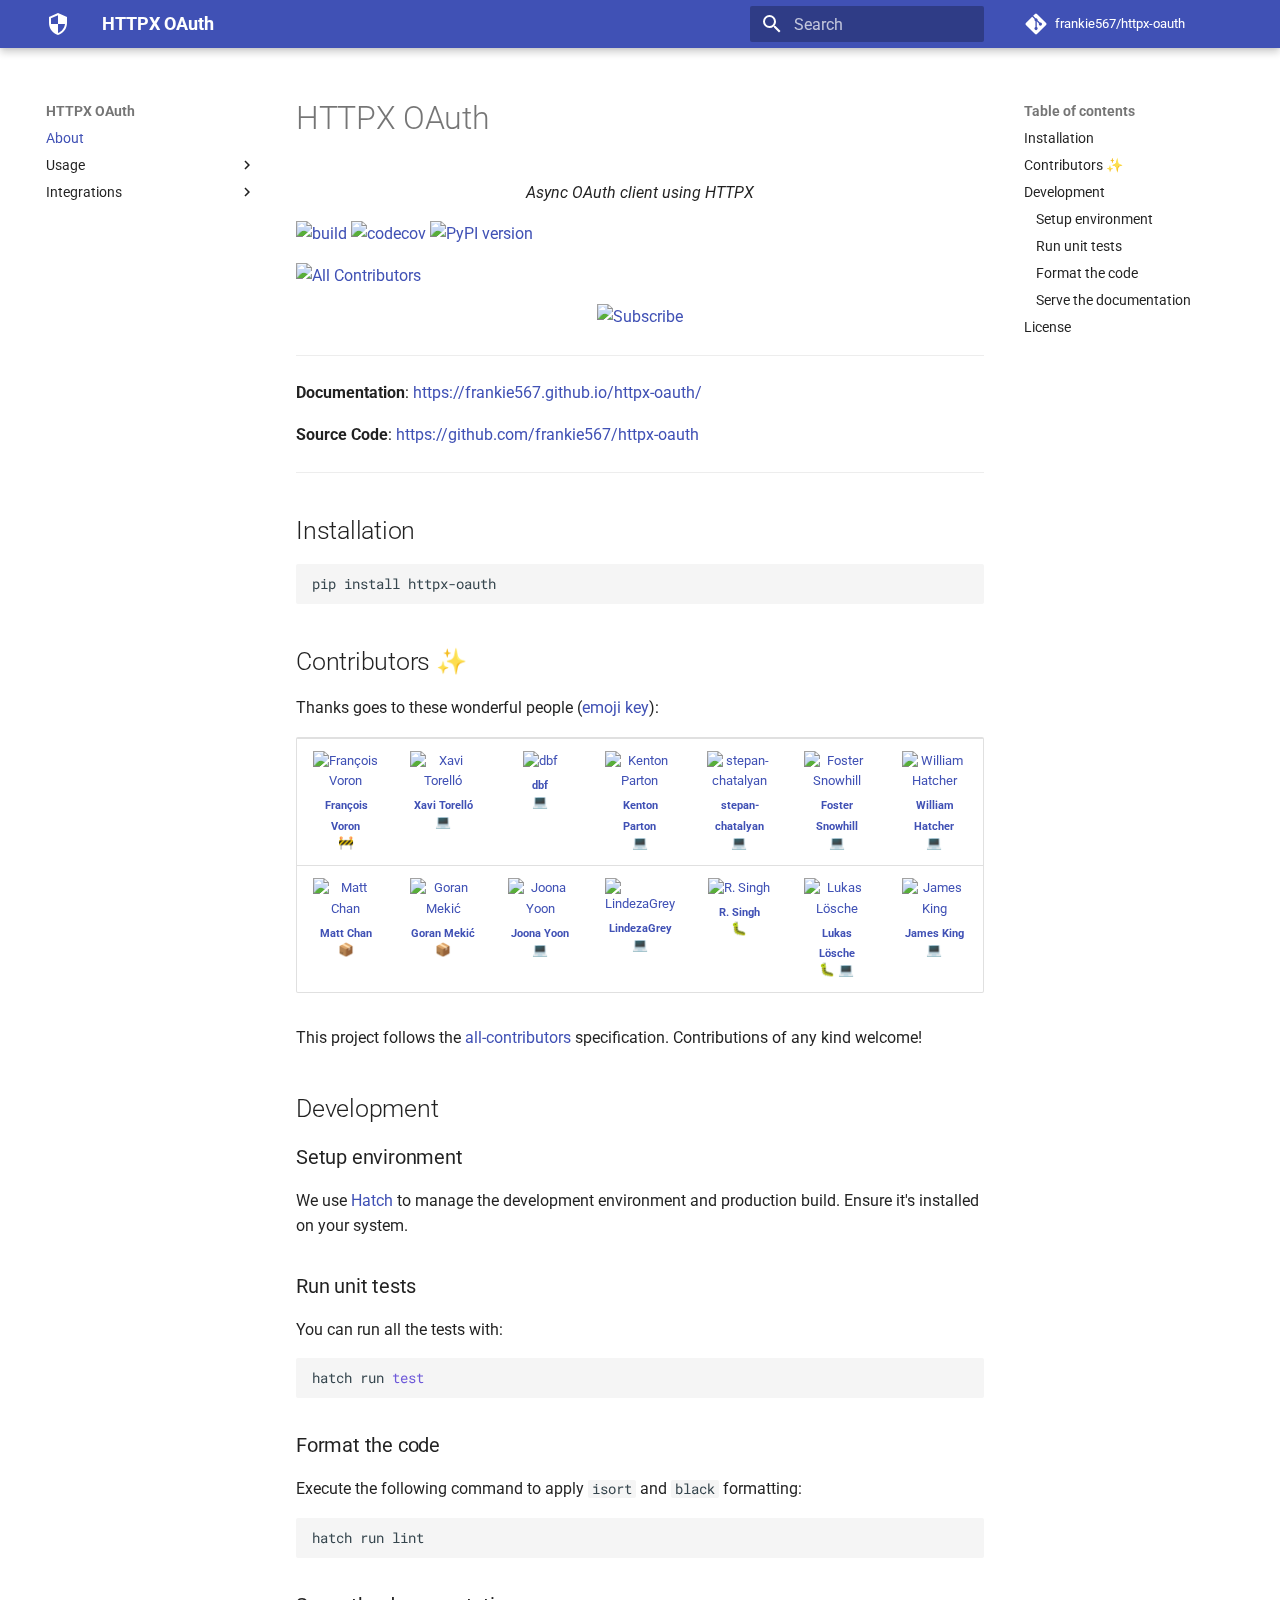
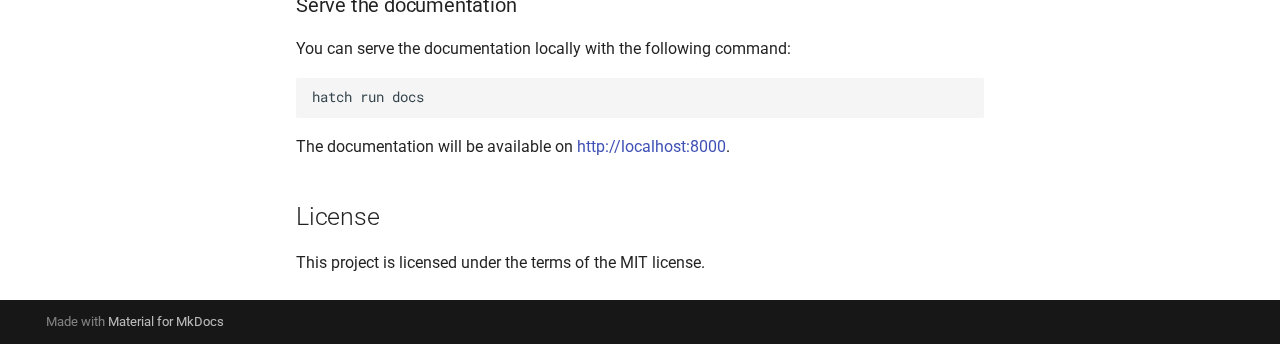
==== index.html @ 8f6f92cb "Automated deployment: Fri Jul 12 08:25:47 UTC 2024 4dcc42d694b7bd8c0f640ae509bba51490f7d670" ====
<!doctype html>
<html lang="en" class="no-js">
  <head>
    
      <meta charset="utf-8">
      <meta name="viewport" content="width=device-width,initial-scale=1">
      
        <meta name="description" content="Async OAuth client using HTTPX">
      
      
      
      
      
        <link rel="next" href="oauth2/">
      
      
      <link rel="icon" href="assets/images/favicon.png">
      <meta name="generator" content="mkdocs-1.6.0, mkdocs-material-9.5.28">
    
    
      
        <title>HTTPX OAuth</title>
      
    
    
      <link rel="stylesheet" href="assets/stylesheets/main.6543a935.min.css">
      
        
        <link rel="stylesheet" href="assets/stylesheets/palette.06af60db.min.css">
      
      


    
    
      
    
    
      
        
        
        <link rel="preconnect" href="https://fonts.gstatic.com" crossorigin>
        <link rel="stylesheet" href="https://fonts.googleapis.com/css?family=Roboto:300,300i,400,400i,700,700i%7CRoboto+Mono:400,400i,700,700i&display=fallback">
        <style>:root{--md-text-font:"Roboto";--md-code-font:"Roboto Mono"}</style>
      
    
    
    <script>__md_scope=new URL(".",location),__md_hash=e=>[...e].reduce((e,_)=>(e<<5)-e+_.charCodeAt(0),0),__md_get=(e,_=localStorage,t=__md_scope)=>JSON.parse(_.getItem(t.pathname+"."+e)),__md_set=(e,_,t=localStorage,a=__md_scope)=>{try{t.setItem(a.pathname+"."+e,JSON.stringify(_))}catch(e){}}</script>
    
      

    
    
    
  </head>
  
  
    
    
    
    
    
    <body dir="ltr" data-md-color-scheme="default" data-md-color-primary="blue-grey" data-md-color-accent="red">
  
    
    <input class="md-toggle" data-md-toggle="drawer" type="checkbox" id="__drawer" autocomplete="off">
    <input class="md-toggle" data-md-toggle="search" type="checkbox" id="__search" autocomplete="off">
    <label class="md-overlay" for="__drawer"></label>
    <div data-md-component="skip">
      
        
        <a href="#httpx-oauth" class="md-skip">
          Skip to content
        </a>
      
    </div>
    <div data-md-component="announce">
      
    </div>
    
    
      

  

<header class="md-header md-header--shadow" data-md-component="header">
  <nav class="md-header__inner md-grid" aria-label="Header">
    <a href="." title="HTTPX OAuth" class="md-header__button md-logo" aria-label="HTTPX OAuth" data-md-component="logo">
      
  
  <svg xmlns="http://www.w3.org/2000/svg" viewBox="0 0 24 24"><path d="M12 12h7c-.53 4.11-3.28 7.78-7 8.92V12H5V6.3l7-3.11M12 1 3 5v6c0 5.55 3.84 10.73 9 12 5.16-1.27 9-6.45 9-12V5l-9-4Z"/></svg>

    </a>
    <label class="md-header__button md-icon" for="__drawer">
      
      <svg xmlns="http://www.w3.org/2000/svg" viewBox="0 0 24 24"><path d="M3 6h18v2H3V6m0 5h18v2H3v-2m0 5h18v2H3v-2Z"/></svg>
    </label>
    <div class="md-header__title" data-md-component="header-title">
      <div class="md-header__ellipsis">
        <div class="md-header__topic">
          <span class="md-ellipsis">
            HTTPX OAuth
          </span>
        </div>
        <div class="md-header__topic" data-md-component="header-topic">
          <span class="md-ellipsis">
            
              About
            
          </span>
        </div>
      </div>
    </div>
    
      
    
    
    
    
      <label class="md-header__button md-icon" for="__search">
        
        <svg xmlns="http://www.w3.org/2000/svg" viewBox="0 0 24 24"><path d="M9.5 3A6.5 6.5 0 0 1 16 9.5c0 1.61-.59 3.09-1.56 4.23l.27.27h.79l5 5-1.5 1.5-5-5v-.79l-.27-.27A6.516 6.516 0 0 1 9.5 16 6.5 6.5 0 0 1 3 9.5 6.5 6.5 0 0 1 9.5 3m0 2C7 5 5 7 5 9.5S7 14 9.5 14 14 12 14 9.5 12 5 9.5 5Z"/></svg>
      </label>
      <div class="md-search" data-md-component="search" role="dialog">
  <label class="md-search__overlay" for="__search"></label>
  <div class="md-search__inner" role="search">
    <form class="md-search__form" name="search">
      <input type="text" class="md-search__input" name="query" aria-label="Search" placeholder="Search" autocapitalize="off" autocorrect="off" autocomplete="off" spellcheck="false" data-md-component="search-query" required>
      <label class="md-search__icon md-icon" for="__search">
        
        <svg xmlns="http://www.w3.org/2000/svg" viewBox="0 0 24 24"><path d="M9.5 3A6.5 6.5 0 0 1 16 9.5c0 1.61-.59 3.09-1.56 4.23l.27.27h.79l5 5-1.5 1.5-5-5v-.79l-.27-.27A6.516 6.516 0 0 1 9.5 16 6.5 6.5 0 0 1 3 9.5 6.5 6.5 0 0 1 9.5 3m0 2C7 5 5 7 5 9.5S7 14 9.5 14 14 12 14 9.5 12 5 9.5 5Z"/></svg>
        
        <svg xmlns="http://www.w3.org/2000/svg" viewBox="0 0 24 24"><path d="M20 11v2H8l5.5 5.5-1.42 1.42L4.16 12l7.92-7.92L13.5 5.5 8 11h12Z"/></svg>
      </label>
      <nav class="md-search__options" aria-label="Search">
        
        <button type="reset" class="md-search__icon md-icon" title="Clear" aria-label="Clear" tabindex="-1">
          
          <svg xmlns="http://www.w3.org/2000/svg" viewBox="0 0 24 24"><path d="M19 6.41 17.59 5 12 10.59 6.41 5 5 6.41 10.59 12 5 17.59 6.41 19 12 13.41 17.59 19 19 17.59 13.41 12 19 6.41Z"/></svg>
        </button>
      </nav>
      
    </form>
    <div class="md-search__output">
      <div class="md-search__scrollwrap" tabindex="0" data-md-scrollfix>
        <div class="md-search-result" data-md-component="search-result">
          <div class="md-search-result__meta">
            Initializing search
          </div>
          <ol class="md-search-result__list" role="presentation"></ol>
        </div>
      </div>
    </div>
  </div>
</div>
    
    
      <div class="md-header__source">
        <a href="https://github.com/frankie567/httpx-oauth" title="Go to repository" class="md-source" data-md-component="source">
  <div class="md-source__icon md-icon">
    
    <svg xmlns="http://www.w3.org/2000/svg" viewBox="0 0 448 512"><!--! Font Awesome Free 6.5.2 by @fontawesome - https://fontawesome.com License - https://fontawesome.com/license/free (Icons: CC BY 4.0, Fonts: SIL OFL 1.1, Code: MIT License) Copyright 2024 Fonticons, Inc.--><path d="M439.55 236.05 244 40.45a28.87 28.87 0 0 0-40.81 0l-40.66 40.63 51.52 51.52c27.06-9.14 52.68 16.77 43.39 43.68l49.66 49.66c34.23-11.8 61.18 31 35.47 56.69-26.49 26.49-70.21-2.87-56-37.34L240.22 199v121.85c25.3 12.54 22.26 41.85 9.08 55a34.34 34.34 0 0 1-48.55 0c-17.57-17.6-11.07-46.91 11.25-56v-123c-20.8-8.51-24.6-30.74-18.64-45L142.57 101 8.45 235.14a28.86 28.86 0 0 0 0 40.81l195.61 195.6a28.86 28.86 0 0 0 40.8 0l194.69-194.69a28.86 28.86 0 0 0 0-40.81z"/></svg>
  </div>
  <div class="md-source__repository">
    frankie567/httpx-oauth
  </div>
</a>
      </div>
    
  </nav>
  
</header>
    
    <div class="md-container" data-md-component="container">
      
      
        
          
        
      
      <main class="md-main" data-md-component="main">
        <div class="md-main__inner md-grid">
          
            
              
              <div class="md-sidebar md-sidebar--primary" data-md-component="sidebar" data-md-type="navigation" >
                <div class="md-sidebar__scrollwrap">
                  <div class="md-sidebar__inner">
                    



<nav class="md-nav md-nav--primary" aria-label="Navigation" data-md-level="0">
  <label class="md-nav__title" for="__drawer">
    <a href="." title="HTTPX OAuth" class="md-nav__button md-logo" aria-label="HTTPX OAuth" data-md-component="logo">
      
  
  <svg xmlns="http://www.w3.org/2000/svg" viewBox="0 0 24 24"><path d="M12 12h7c-.53 4.11-3.28 7.78-7 8.92V12H5V6.3l7-3.11M12 1 3 5v6c0 5.55 3.84 10.73 9 12 5.16-1.27 9-6.45 9-12V5l-9-4Z"/></svg>

    </a>
    HTTPX OAuth
  </label>
  
    <div class="md-nav__source">
      <a href="https://github.com/frankie567/httpx-oauth" title="Go to repository" class="md-source" data-md-component="source">
  <div class="md-source__icon md-icon">
    
    <svg xmlns="http://www.w3.org/2000/svg" viewBox="0 0 448 512"><!--! Font Awesome Free 6.5.2 by @fontawesome - https://fontawesome.com License - https://fontawesome.com/license/free (Icons: CC BY 4.0, Fonts: SIL OFL 1.1, Code: MIT License) Copyright 2024 Fonticons, Inc.--><path d="M439.55 236.05 244 40.45a28.87 28.87 0 0 0-40.81 0l-40.66 40.63 51.52 51.52c27.06-9.14 52.68 16.77 43.39 43.68l49.66 49.66c34.23-11.8 61.18 31 35.47 56.69-26.49 26.49-70.21-2.87-56-37.34L240.22 199v121.85c25.3 12.54 22.26 41.85 9.08 55a34.34 34.34 0 0 1-48.55 0c-17.57-17.6-11.07-46.91 11.25-56v-123c-20.8-8.51-24.6-30.74-18.64-45L142.57 101 8.45 235.14a28.86 28.86 0 0 0 0 40.81l195.61 195.6a28.86 28.86 0 0 0 40.8 0l194.69-194.69a28.86 28.86 0 0 0 0-40.81z"/></svg>
  </div>
  <div class="md-source__repository">
    frankie567/httpx-oauth
  </div>
</a>
    </div>
  
  <ul class="md-nav__list" data-md-scrollfix>
    
      
      
  
  
    
  
  
  
    <li class="md-nav__item md-nav__item--active">
      
      <input class="md-nav__toggle md-toggle" type="checkbox" id="__toc">
      
      
        
      
      
        <label class="md-nav__link md-nav__link--active" for="__toc">
          
  
  <span class="md-ellipsis">
    About
  </span>
  

          <span class="md-nav__icon md-icon"></span>
        </label>
      
      <a href="." class="md-nav__link md-nav__link--active">
        
  
  <span class="md-ellipsis">
    About
  </span>
  

      </a>
      
        

<nav class="md-nav md-nav--secondary" aria-label="Table of contents">
  
  
  
    
  
  
    <label class="md-nav__title" for="__toc">
      <span class="md-nav__icon md-icon"></span>
      Table of contents
    </label>
    <ul class="md-nav__list" data-md-component="toc" data-md-scrollfix>
      
        <li class="md-nav__item">
  <a href="#installation" class="md-nav__link">
    <span class="md-ellipsis">
      Installation
    </span>
  </a>
  
</li>
      
        <li class="md-nav__item">
  <a href="#contributors" class="md-nav__link">
    <span class="md-ellipsis">
      Contributors ✨
    </span>
  </a>
  
</li>
      
        <li class="md-nav__item">
  <a href="#development" class="md-nav__link">
    <span class="md-ellipsis">
      Development
    </span>
  </a>
  
    <nav class="md-nav" aria-label="Development">
      <ul class="md-nav__list">
        
          <li class="md-nav__item">
  <a href="#setup-environment" class="md-nav__link">
    <span class="md-ellipsis">
      Setup environment
    </span>
  </a>
  
</li>
        
          <li class="md-nav__item">
  <a href="#run-unit-tests" class="md-nav__link">
    <span class="md-ellipsis">
      Run unit tests
    </span>
  </a>
  
</li>
        
          <li class="md-nav__item">
  <a href="#format-the-code" class="md-nav__link">
    <span class="md-ellipsis">
      Format the code
    </span>
  </a>
  
</li>
        
          <li class="md-nav__item">
  <a href="#serve-the-documentation" class="md-nav__link">
    <span class="md-ellipsis">
      Serve the documentation
    </span>
  </a>
  
</li>
        
      </ul>
    </nav>
  
</li>
      
        <li class="md-nav__item">
  <a href="#license" class="md-nav__link">
    <span class="md-ellipsis">
      License
    </span>
  </a>
  
</li>
      
    </ul>
  
</nav>
      
    </li>
  

    
      
      
  
  
  
  
    
    
    
    
    <li class="md-nav__item md-nav__item--nested">
      
        
        
        <input class="md-nav__toggle md-toggle " type="checkbox" id="__nav_2" >
        
          
          <label class="md-nav__link" for="__nav_2" id="__nav_2_label" tabindex="0">
            
  
  <span class="md-ellipsis">
    Usage
  </span>
  

            <span class="md-nav__icon md-icon"></span>
          </label>
        
        <nav class="md-nav" data-md-level="1" aria-labelledby="__nav_2_label" aria-expanded="false">
          <label class="md-nav__title" for="__nav_2">
            <span class="md-nav__icon md-icon"></span>
            Usage
          </label>
          <ul class="md-nav__list" data-md-scrollfix>
            
              
                
  
  
  
  
    <li class="md-nav__item">
      <a href="oauth2/" class="md-nav__link">
        
  
  <span class="md-ellipsis">
    OAuth2
  </span>
  

      </a>
    </li>
  

              
            
          </ul>
        </nav>
      
    </li>
  

    
      
      
  
  
  
  
    
    
    
    
    <li class="md-nav__item md-nav__item--nested">
      
        
        
        <input class="md-nav__toggle md-toggle " type="checkbox" id="__nav_3" >
        
          
          <label class="md-nav__link" for="__nav_3" id="__nav_3_label" tabindex="0">
            
  
  <span class="md-ellipsis">
    Integrations
  </span>
  

            <span class="md-nav__icon md-icon"></span>
          </label>
        
        <nav class="md-nav" data-md-level="1" aria-labelledby="__nav_3_label" aria-expanded="false">
          <label class="md-nav__title" for="__nav_3">
            <span class="md-nav__icon md-icon"></span>
            Integrations
          </label>
          <ul class="md-nav__list" data-md-scrollfix>
            
              
                
  
  
  
  
    <li class="md-nav__item">
      <a href="fastapi/" class="md-nav__link">
        
  
  <span class="md-ellipsis">
    FastAPI
  </span>
  

      </a>
    </li>
  

              
            
          </ul>
        </nav>
      
    </li>
  

    
  </ul>
</nav>
                  </div>
                </div>
              </div>
            
            
              
              <div class="md-sidebar md-sidebar--secondary" data-md-component="sidebar" data-md-type="toc" >
                <div class="md-sidebar__scrollwrap">
                  <div class="md-sidebar__inner">
                    

<nav class="md-nav md-nav--secondary" aria-label="Table of contents">
  
  
  
    
  
  
    <label class="md-nav__title" for="__toc">
      <span class="md-nav__icon md-icon"></span>
      Table of contents
    </label>
    <ul class="md-nav__list" data-md-component="toc" data-md-scrollfix>
      
        <li class="md-nav__item">
  <a href="#installation" class="md-nav__link">
    <span class="md-ellipsis">
      Installation
    </span>
  </a>
  
</li>
      
        <li class="md-nav__item">
  <a href="#contributors" class="md-nav__link">
    <span class="md-ellipsis">
      Contributors ✨
    </span>
  </a>
  
</li>
      
        <li class="md-nav__item">
  <a href="#development" class="md-nav__link">
    <span class="md-ellipsis">
      Development
    </span>
  </a>
  
    <nav class="md-nav" aria-label="Development">
      <ul class="md-nav__list">
        
          <li class="md-nav__item">
  <a href="#setup-environment" class="md-nav__link">
    <span class="md-ellipsis">
      Setup environment
    </span>
  </a>
  
</li>
        
          <li class="md-nav__item">
  <a href="#run-unit-tests" class="md-nav__link">
    <span class="md-ellipsis">
      Run unit tests
    </span>
  </a>
  
</li>
        
          <li class="md-nav__item">
  <a href="#format-the-code" class="md-nav__link">
    <span class="md-ellipsis">
      Format the code
    </span>
  </a>
  
</li>
        
          <li class="md-nav__item">
  <a href="#serve-the-documentation" class="md-nav__link">
    <span class="md-ellipsis">
      Serve the documentation
    </span>
  </a>
  
</li>
        
      </ul>
    </nav>
  
</li>
      
        <li class="md-nav__item">
  <a href="#license" class="md-nav__link">
    <span class="md-ellipsis">
      License
    </span>
  </a>
  
</li>
      
    </ul>
  
</nav>
                  </div>
                </div>
              </div>
            
          
          
            <div class="md-content" data-md-component="content">
              <article class="md-content__inner md-typeset">
                
                  


<h1 id="httpx-oauth">HTTPX OAuth<a class="headerlink" href="#httpx-oauth" title="Permanent link">&para;</a></h1>
<p align="center">
    <em>Async OAuth client using HTTPX</em>
</p>

<p><a href="https://github.com/frankie567/httpx-oauth/actions"><img alt="build" src="https://github.com/frankie567/httpx-oauth/workflows/Build/badge.svg" /></a>
<a href="https://codecov.io/gh/frankie567/httpx-oauth"><img alt="codecov" src="https://codecov.io/gh/frankie567/httpx-oauth/branch/master/graph/badge.svg" /></a>
<a href="https://badge.fury.io/py/httpx-oauth"><img alt="PyPI version" src="https://badge.fury.io/py/httpx-oauth.svg" /></a></p>
<!-- ALL-CONTRIBUTORS-BADGE:START - Do not remove or modify this section -->
<p><a href="#contributors-"><img alt="All Contributors" src="https://img.shields.io/badge/all_contributors-14-orange.svg?style=flat-square" /></a></p>
<!-- ALL-CONTRIBUTORS-BADGE:END -->

<p align="center">
<a href="https://polar.sh/frankie567">
<picture>
  <source media="(prefers-color-scheme: dark)" srcset="https://polar.sh/embed/subscribe.svg?org=frankie567&darkmode=1">
  <img alt="Subscribe" src="https://polar.sh/embed/subscribe.svg?org=frankie567">
</picture>
</a>
</p>

<hr />
<p><strong>Documentation</strong>: <a href="https://frankie567.github.io/httpx-oauth/" target="_blank">https://frankie567.github.io/httpx-oauth/</a></p>
<p><strong>Source Code</strong>: <a href="https://github.com/frankie567/httpx-oauth" target="_blank">https://github.com/frankie567/httpx-oauth</a></p>
<hr />
<h2 id="installation">Installation<a class="headerlink" href="#installation" title="Permanent link">&para;</a></h2>
<div class="highlight"><pre><span></span><code>pip<span class="w"> </span>install<span class="w"> </span>httpx-oauth
</code></pre></div>
<h2 id="contributors">Contributors ✨<a class="headerlink" href="#contributors" title="Permanent link">&para;</a></h2>
<p>Thanks goes to these wonderful people (<a href="https://allcontributors.org/docs/en/emoji-key">emoji key</a>):</p>
<!-- ALL-CONTRIBUTORS-LIST:START - Do not remove or modify this section -->
<!-- prettier-ignore-start -->
<!-- markdownlint-disable -->
<table>
  <tbody>
    <tr>
      <td align="center" valign="top" width="14.28%"><a href="http://francoisvoron.com"><img src="https://avatars.githubusercontent.com/u/1144727?v=4?s=100" width="100px;" alt="François Voron"/><br /><sub><b>François Voron</b></sub></a><br /><a href="#maintenance-frankie567" title="Maintenance">🚧</a></td>
      <td align="center" valign="top" width="14.28%"><a href="http://xaviertorello.cat"><img src="https://avatars.githubusercontent.com/u/8709244?v=4?s=100" width="100px;" alt="Xavi Torelló"/><br /><sub><b>Xavi Torelló</b></sub></a><br /><a href="https://github.com/frankie567/httpx-oauth/commits?author=XaviTorello" title="Code">💻</a></td>
      <td align="center" valign="top" width="14.28%"><a href="https://github.com/fullonic"><img src="https://avatars.githubusercontent.com/u/13336073?v=4?s=100" width="100px;" alt="dbf"/><br /><sub><b>dbf</b></sub></a><br /><a href="https://github.com/frankie567/httpx-oauth/commits?author=fullonic" title="Code">💻</a></td>
      <td align="center" valign="top" width="14.28%"><a href="http://www.kentonparton.com"><img src="https://avatars.githubusercontent.com/u/20202312?v=4?s=100" width="100px;" alt="Kenton Parton"/><br /><sub><b>Kenton Parton</b></sub></a><br /><a href="https://github.com/frankie567/httpx-oauth/commits?author=KentonParton" title="Code">💻</a></td>
      <td align="center" valign="top" width="14.28%"><a href="https://github.com/stepan-chatalyan"><img src="https://avatars.githubusercontent.com/u/78931407?v=4?s=100" width="100px;" alt="stepan-chatalyan"/><br /><sub><b>stepan-chatalyan</b></sub></a><br /><a href="https://github.com/frankie567/httpx-oauth/commits?author=stepan-chatalyan" title="Code">💻</a></td>
      <td align="center" valign="top" width="14.28%"><a href="https://github.com/Forst"><img src="https://avatars.githubusercontent.com/u/369699?v=4?s=100" width="100px;" alt="Foster Snowhill"/><br /><sub><b>Foster Snowhill</b></sub></a><br /><a href="https://github.com/frankie567/httpx-oauth/commits?author=Forst" title="Code">💻</a></td>
      <td align="center" valign="top" width="14.28%"><a href="https://hatcher.work"><img src="https://avatars.githubusercontent.com/u/24600763?v=4?s=100" width="100px;" alt="William Hatcher"/><br /><sub><b>William Hatcher</b></sub></a><br /><a href="https://github.com/frankie567/httpx-oauth/commits?author=williamhatcher" title="Code">💻</a></td>
    </tr>
    <tr>
      <td align="center" valign="top" width="14.28%"><a href="https://github.com/thewchan"><img src="https://avatars.githubusercontent.com/u/49702524?v=4?s=100" width="100px;" alt="Matt Chan"/><br /><sub><b>Matt Chan</b></sub></a><br /><a href="#platform-thewchan" title="Packaging/porting to new platform">📦</a></td>
      <td align="center" valign="top" width="14.28%"><a href="http://meka.rs"><img src="https://avatars.githubusercontent.com/u/610855?v=4?s=100" width="100px;" alt="Goran Mekić"/><br /><sub><b>Goran Mekić</b></sub></a><br /><a href="#platform-mekanix" title="Packaging/porting to new platform">📦</a></td>
      <td align="center" valign="top" width="14.28%"><a href="joonas.io"><img src="https://avatars.githubusercontent.com/u/9527681?v=4?s=100" width="100px;" alt="Joona Yoon"/><br /><sub><b>Joona Yoon</b></sub></a><br /><a href="https://github.com/frankie567/httpx-oauth/commits?author=joonas-yoon" title="Code">💻</a></td>
      <td align="center" valign="top" width="14.28%"><a href="http://vibrix.net"><img src="https://avatars.githubusercontent.com/u/39629455?v=4?s=100" width="100px;" alt="LindezaGrey"/><br /><sub><b>LindezaGrey</b></sub></a><br /><a href="https://github.com/frankie567/httpx-oauth/commits?author=LindezaGrey" title="Code">💻</a></td>
      <td align="center" valign="top" width="14.28%"><a href="https://github.com/Gr3atWh173"><img src="https://avatars.githubusercontent.com/u/11838184?v=4?s=100" width="100px;" alt="R. Singh"/><br /><sub><b>R. Singh</b></sub></a><br /><a href="https://github.com/frankie567/httpx-oauth/issues?q=author%3AGr3atWh173" title="Bug reports">🐛</a></td>
      <td align="center" valign="top" width="14.28%"><a href="https://github.com/lloesche"><img src="https://avatars.githubusercontent.com/u/2124094?v=4?s=100" width="100px;" alt="Lukas Lösche"/><br /><sub><b>Lukas Lösche</b></sub></a><br /><a href="https://github.com/frankie567/httpx-oauth/issues?q=author%3Alloesche" title="Bug reports">🐛</a> <a href="https://github.com/frankie567/httpx-oauth/commits?author=lloesche" title="Code">💻</a></td>
      <td align="center" valign="top" width="14.28%"><a href="https://github.com/king-jam"><img src="https://avatars.githubusercontent.com/u/8225465?v=4?s=100" width="100px;" alt="James King"/><br /><sub><b>James King</b></sub></a><br /><a href="https://github.com/frankie567/httpx-oauth/commits?author=king-jam" title="Code">💻</a></td>
    </tr>
  </tbody>
</table>

<!-- markdownlint-restore -->
<!-- prettier-ignore-end -->

<!-- ALL-CONTRIBUTORS-LIST:END -->

<p>This project follows the <a href="https://github.com/all-contributors/all-contributors">all-contributors</a> specification. Contributions of any kind welcome!</p>
<h2 id="development">Development<a class="headerlink" href="#development" title="Permanent link">&para;</a></h2>
<h3 id="setup-environment">Setup environment<a class="headerlink" href="#setup-environment" title="Permanent link">&para;</a></h3>
<p>We use <a href="https://hatch.pypa.io/latest/install/">Hatch</a> to manage the development environment and production build. Ensure it's installed on your system.</p>
<h3 id="run-unit-tests">Run unit tests<a class="headerlink" href="#run-unit-tests" title="Permanent link">&para;</a></h3>
<p>You can run all the tests with:</p>
<div class="highlight"><pre><span></span><code>hatch<span class="w"> </span>run<span class="w"> </span><span class="nb">test</span>
</code></pre></div>
<h3 id="format-the-code">Format the code<a class="headerlink" href="#format-the-code" title="Permanent link">&para;</a></h3>
<p>Execute the following command to apply <code>isort</code> and <code>black</code> formatting:</p>
<div class="highlight"><pre><span></span><code>hatch<span class="w"> </span>run<span class="w"> </span>lint
</code></pre></div>
<h3 id="serve-the-documentation">Serve the documentation<a class="headerlink" href="#serve-the-documentation" title="Permanent link">&para;</a></h3>
<p>You can serve the documentation locally with the following command:</p>
<div class="highlight"><pre><span></span><code>hatch<span class="w"> </span>run<span class="w"> </span>docs
</code></pre></div>
<p>The documentation will be available on <a href="http://localhost:8000">http://localhost:8000</a>.</p>
<h2 id="license">License<a class="headerlink" href="#license" title="Permanent link">&para;</a></h2>
<p>This project is licensed under the terms of the MIT license.</p>












                
              </article>
            </div>
          
          
<script>var target=document.getElementById(location.hash.slice(1));target&&target.name&&(target.checked=target.name.startsWith("__tabbed_"))</script>
        </div>
        
      </main>
      
        <footer class="md-footer">
  
  <div class="md-footer-meta md-typeset">
    <div class="md-footer-meta__inner md-grid">
      <div class="md-copyright">
  
  
    Made with
    <a href="https://squidfunk.github.io/mkdocs-material/" target="_blank" rel="noopener">
      Material for MkDocs
    </a>
  
</div>
      
    </div>
  </div>
</footer>
      
    </div>
    <div class="md-dialog" data-md-component="dialog">
      <div class="md-dialog__inner md-typeset"></div>
    </div>
    
    
    <script id="__config" type="application/json">{"base": ".", "features": [], "search": "assets/javascripts/workers/search.b8dbb3d2.min.js", "translations": {"clipboard.copied": "Copied to clipboard", "clipboard.copy": "Copy to clipboard", "search.result.more.one": "1 more on this page", "search.result.more.other": "# more on this page", "search.result.none": "No matching documents", "search.result.one": "1 matching document", "search.result.other": "# matching documents", "search.result.placeholder": "Type to start searching", "search.result.term.missing": "Missing", "select.version": "Select version"}}</script>
    
    
      <script src="assets/javascripts/bundle.fe8b6f2b.min.js"></script>
      
    
  </body>
</html>
---- assets/stylesheets/main.6543a935.min.css ----
@charset "UTF-8";html{-webkit-text-size-adjust:none;-moz-text-size-adjust:none;text-size-adjust:none;box-sizing:border-box}*,:after,:before{box-sizing:inherit}@media (prefers-reduced-motion){*,:after,:before{transition:none!important}}body{margin:0}a,button,input,label{-webkit-tap-highlight-color:transparent}a{color:inherit;text-decoration:none}hr{border:0;box-sizing:initial;display:block;height:.05rem;overflow:visible;padding:0}small{font-size:80%}sub,sup{line-height:1em}img{border-style:none}table{border-collapse:initial;border-spacing:0}td,th{font-weight:400;vertical-align:top}button{background:#0000;border:0;font-family:inherit;font-size:inherit;margin:0;padding:0}input{border:0;outline:none}:root{--md-primary-fg-color:#4051b5;--md-primary-fg-color--light:#5d6cc0;--md-primary-fg-color--dark:#303fa1;--md-primary-bg-color:#fff;--md-primary-bg-color--light:#ffffffb3;--md-accent-fg-color:#526cfe;--md-accent-fg-color--transparent:#526cfe1a;--md-accent-bg-color:#fff;--md-accent-bg-color--light:#ffffffb3}[data-md-color-scheme=default]{color-scheme:light}[data-md-color-scheme=default] img[src$="#gh-dark-mode-only"],[data-md-color-scheme=default] img[src$="#only-dark"]{display:none}:root,[data-md-color-scheme=default]{--md-hue:225deg;--md-default-fg-color:#000000de;--md-default-fg-color--light:#0000008a;--md-default-fg-color--lighter:#00000052;--md-default-fg-color--lightest:#00000012;--md-default-bg-color:#fff;--md-default-bg-color--light:#ffffffb3;--md-default-bg-color--lighter:#ffffff4d;--md-default-bg-color--lightest:#ffffff1f;--md-code-fg-color:#36464e;--md-code-bg-color:#f5f5f5;--md-code-hl-color:#4287ff;--md-code-hl-color--light:#4287ff1a;--md-code-hl-number-color:#d52a2a;--md-code-hl-special-color:#db1457;--md-code-hl-function-color:#a846b9;--md-code-hl-constant-color:#6e59d9;--md-code-hl-keyword-color:#3f6ec6;--md-code-hl-string-color:#1c7d4d;--md-code-hl-name-color:var(--md-code-fg-color);--md-code-hl-operator-color:var(--md-default-fg-color--light);--md-code-hl-punctuation-color:var(--md-default-fg-color--light);--md-code-hl-comment-color:var(--md-default-fg-color--light);--md-code-hl-generic-color:var(--md-default-fg-color--light);--md-code-hl-variable-color:var(--md-default-fg-color--light);--md-typeset-color:var(--md-default-fg-color);--md-typeset-a-color:var(--md-primary-fg-color);--md-typeset-del-color:#f5503d26;--md-typeset-ins-color:#0bd57026;--md-typeset-kbd-color:#fafafa;--md-typeset-kbd-accent-color:#fff;--md-typeset-kbd-border-color:#b8b8b8;--md-typeset-mark-color:#ffff0080;--md-typeset-table-color:#0000001f;--md-typeset-table-color--light:rgba(0,0,0,.035);--md-admonition-fg-color:var(--md-default-fg-color);--md-admonition-bg-color:var(--md-default-bg-color);--md-warning-fg-color:#000000de;--md-warning-bg-color:#ff9;--md-footer-fg-color:#fff;--md-footer-fg-color--light:#ffffffb3;--md-footer-fg-color--lighter:#ffffff73;--md-footer-bg-color:#000000de;--md-footer-bg-color--dark:#00000052;--md-shadow-z1:0 0.2rem 0.5rem #0000000d,0 0 0.05rem #0000001a;--md-shadow-z2:0 0.2rem 0.5rem #0000001a,0 0 0.05rem #00000040;--md-shadow-z3:0 0.2rem 0.5rem #0003,0 0 0.05rem #00000059}.md-icon svg{fill:currentcolor;display:block;height:1.2rem;width:1.2rem}body{-webkit-font-smoothing:antialiased;-moz-osx-font-smoothing:grayscale;--md-text-font-family:var(--md-text-font,_),-apple-system,BlinkMacSystemFont,Helvetica,Arial,sans-serif;--md-code-font-family:var(--md-code-font,_),SFMono-Regular,Consolas,Menlo,monospace}aside,body,input{font-feature-settings:"kern","liga";color:var(--md-typeset-color);font-family:var(--md-text-font-family)}code,kbd,pre{font-feature-settings:"kern";font-family:var(--md-code-font-family)}:root{--md-typeset-table-sort-icon:url('data:image/svg+xml;charset=utf-8,<svg xmlns="http://www.w3.org/2000/svg" viewBox="0 0 24 24"><path d="m18 21-4-4h3V7h-3l4-4 4 4h-3v10h3M2 19v-2h10v2M2 13v-2h7v2M2 7V5h4v2H2Z"/></svg>');--md-typeset-table-sort-icon--asc:url('data:image/svg+xml;charset=utf-8,<svg xmlns="http://www.w3.org/2000/svg" viewBox="0 0 24 24"><path d="M19 17h3l-4 4-4-4h3V3h2M2 17h10v2H2M6 5v2H2V5m0 6h7v2H2v-2Z"/></svg>');--md-typeset-table-sort-icon--desc:url('data:image/svg+xml;charset=utf-8,<svg xmlns="http://www.w3.org/2000/svg" viewBox="0 0 24 24"><path d="M19 7h3l-4-4-4 4h3v14h2M2 17h10v2H2M6 5v2H2V5m0 6h7v2H2v-2Z"/></svg>')}.md-typeset{-webkit-print-color-adjust:exact;color-adjust:exact;font-size:.8rem;line-height:1.6}@media print{.md-typeset{font-size:.68rem}}.md-typeset blockquote,.md-typeset dl,.md-typeset figure,.md-typeset ol,.md-typeset pre,.md-typeset ul{margin-bottom:1em;margin-top:1em}.md-typeset h1{color:var(--md-default-fg-color--light);font-size:2em;line-height:1.3;margin:0 0 1.25em}.md-typeset h1,.md-typeset h2{font-weight:300;letter-spacing:-.01em}.md-typeset h2{font-size:1.5625em;line-height:1.4;margin:1.6em 0 .64em}.md-typeset h3{font-size:1.25em;font-weight:400;letter-spacing:-.01em;line-height:1.5;margin:1.6em 0 .8em}.md-typeset h2+h3{margin-top:.8em}.md-typeset h4{font-weight:700;letter-spacing:-.01em;margin:1em 0}.md-typeset h5,.md-typeset h6{color:var(--md-default-fg-color--light);font-size:.8em;font-weight:700;letter-spacing:-.01em;margin:1.25em 0}.md-typeset h5{text-transform:uppercase}.md-typeset hr{border-bottom:.05rem solid var(--md-default-fg-color--lightest);display:flow-root;margin:1.5em 0}.md-typeset a{color:var(--md-typeset-a-color);word-break:break-word}.md-typeset a,.md-typeset a:before{transition:color 125ms}.md-typeset a:focus,.md-typeset a:hover{color:var(--md-accent-fg-color)}.md-typeset a:focus code,.md-typeset a:hover code{background-color:var(--md-accent-fg-color--transparent)}.md-typeset a code{color:currentcolor;transition:background-color 125ms}.md-typeset a.focus-visible{outline-color:var(--md-accent-fg-color);outline-offset:.2rem}.md-typeset code,.md-typeset kbd,.md-typeset pre{color:var(--md-code-fg-color);direction:ltr;font-variant-ligatures:none}@media print{.md-typeset code,.md-typeset kbd,.md-typeset pre{white-space:pre-wrap}}.md-typeset code{background-color:var(--md-code-bg-color);border-radius:.1rem;-webkit-box-decoration-break:clone;box-decoration-break:clone;font-size:.85em;padding:0 .2941176471em;word-break:break-word}.md-typeset code:not(.focus-visible){-webkit-tap-highlight-color:transparent;outline:none}.md-typeset pre{display:flow-root;line-height:1.4;position:relative}.md-typeset pre>code{-webkit-box-decoration-break:slice;box-decoration-break:slice;box-shadow:none;display:block;margin:0;outline-color:var(--md-accent-fg-color);overflow:auto;padding:.7720588235em 1.1764705882em;scrollbar-color:var(--md-default-fg-color--lighter) #0000;scrollbar-width:thin;touch-action:auto;word-break:normal}.md-typeset pre>code:hover{scrollbar-color:var(--md-accent-fg-color) #0000}.md-typeset pre>code::-webkit-scrollbar{height:.2rem;width:.2rem}.md-typeset pre>code::-webkit-scrollbar-thumb{background-color:var(--md-default-fg-color--lighter)}.md-typeset pre>code::-webkit-scrollbar-thumb:hover{background-color:var(--md-accent-fg-color)}.md-typeset kbd{background-color:var(--md-typeset-kbd-color);border-radius:.1rem;box-shadow:0 .1rem 0 .05rem var(--md-typeset-kbd-border-color),0 .1rem 0 var(--md-typeset-kbd-border-color),0 -.1rem .2rem var(--md-typeset-kbd-accent-color) inset;color:var(--md-default-fg-color);display:inline-block;font-size:.75em;padding:0 .6666666667em;vertical-align:text-top;word-break:break-word}.md-typeset mark{background-color:var(--md-typeset-mark-color);-webkit-box-decoration-break:clone;box-decoration-break:clone;color:inherit;word-break:break-word}.md-typeset abbr{border-bottom:.05rem dotted var(--md-default-fg-color--light);cursor:help;text-decoration:none}.md-typeset small{opacity:.75}[dir=ltr] .md-typeset sub,[dir=ltr] .md-typeset sup{margin-left:.078125em}[dir=rtl] .md-typeset sub,[dir=rtl] .md-typeset sup{margin-right:.078125em}[dir=ltr] .md-typeset blockquote{padding-left:.6rem}[dir=rtl] .md-typeset blockquote{padding-right:.6rem}[dir=ltr] .md-typeset blockquote{border-left:.2rem solid var(--md-default-fg-color--lighter)}[dir=rtl] .md-typeset blockquote{border-right:.2rem solid var(--md-default-fg-color--lighter)}.md-typeset blockquote{color:var(--md-default-fg-color--light);margin-left:0;margin-right:0}.md-typeset ul{list-style-type:disc}[dir=ltr] .md-typeset ol,[dir=ltr] .md-typeset ul{margin-left:.625em}[dir=rtl] .md-typeset ol,[dir=rtl] .md-typeset ul{margin-right:.625em}.md-typeset ol,.md-typeset ul{padding:0}.md-typeset ol:not([hidden]),.md-typeset ul:not([hidden]){display:flow-root}.md-typeset ol ol,.md-typeset ul ol{list-style-type:lower-alpha}.md-typeset ol ol ol,.md-typeset ul ol ol{list-style-type:lower-roman}[dir=ltr] .md-typeset ol li,[dir=ltr] .md-typeset ul li{margin-left:1.25em}[dir=rtl] .md-typeset ol li,[dir=rtl] .md-typeset ul li{margin-right:1.25em}.md-typeset ol li,.md-typeset ul li{margin-bottom:.5em}.md-typeset ol li blockquote,.md-typeset ol li p,.md-typeset ul li blockquote,.md-typeset ul li p{margin:.5em 0}.md-typeset ol li:last-child,.md-typeset ul li:last-child{margin-bottom:0}[dir=ltr] .md-typeset ol li ol,[dir=ltr] .md-typeset ol li ul,[dir=ltr] .md-typeset ul li ol,[dir=ltr] .md-typeset ul li ul{margin-left:.625em}[dir=rtl] .md-typeset ol li ol,[dir=rtl] .md-typeset ol li ul,[dir=rtl] .md-typeset ul li ol,[dir=rtl] .md-typeset ul li ul{margin-right:.625em}.md-typeset ol li ol,.md-typeset ol li ul,.md-typeset ul li ol,.md-typeset ul li ul{margin-bottom:.5em;margin-top:.5em}[dir=ltr] .md-typeset dd{margin-left:1.875em}[dir=rtl] .md-typeset dd{margin-right:1.875em}.md-typeset dd{margin-bottom:1.5em;margin-top:1em}.md-typeset img,.md-typeset svg,.md-typeset video{height:auto;max-width:100%}.md-typeset img[align=left]{margin:1em 1em 1em 0}.md-typeset img[align=right]{margin:1em 0 1em 1em}.md-typeset img[align]:only-child{margin-top:0}.md-typeset figure{display:flow-root;margin:1em auto;max-width:100%;text-align:center;width:-moz-fit-content;width:fit-content}.md-typeset figure img{display:block;margin:0 auto}.md-typeset figcaption{font-style:italic;margin:1em auto;max-width:24rem}.md-typeset iframe{max-width:100%}.md-typeset table:not([class]){background-color:var(--md-default-bg-color);border:.05rem solid var(--md-typeset-table-color);border-radius:.1rem;display:inline-block;font-size:.64rem;max-width:100%;overflow:auto;touch-action:auto}@media print{.md-typeset table:not([class]){display:table}}.md-typeset table:not([class])+*{margin-top:1.5em}.md-typeset table:not([class]) td>:first-child,.md-typeset table:not([class]) th>:first-child{margin-top:0}.md-typeset table:not([class]) td>:last-child,.md-typeset table:not([class]) th>:last-child{margin-bottom:0}.md-typeset table:not([class]) td:not([align]),.md-typeset table:not([class]) th:not([align]){text-align:left}[dir=rtl] .md-typeset table:not([class]) td:not([align]),[dir=rtl] .md-typeset table:not([class]) th:not([align]){text-align:right}.md-typeset table:not([class]) th{font-weight:700;min-width:5rem;padding:.9375em 1.25em;vertical-align:top}.md-typeset table:not([class]) td{border-top:.05rem solid var(--md-typeset-table-color);padding:.9375em 1.25em;vertical-align:top}.md-typeset table:not([class]) tbody tr{transition:background-color 125ms}.md-typeset table:not([class]) tbody tr:hover{background-color:var(--md-typeset-table-color--light);box-shadow:0 .05rem 0 var(--md-default-bg-color) inset}.md-typeset table:not([class]) a{word-break:normal}.md-typeset table th[role=columnheader]{cursor:pointer}[dir=ltr] .md-typeset table th[role=columnheader]:after{margin-left:.5em}[dir=rtl] .md-typeset table th[role=columnheader]:after{margin-right:.5em}.md-typeset table th[role=columnheader]:after{content:"";display:inline-block;height:1.2em;-webkit-mask-image:var(--md-typeset-table-sort-icon);mask-image:var(--md-typeset-table-sort-icon);-webkit-mask-repeat:no-repeat;mask-repeat:no-repeat;-webkit-mask-size:contain;mask-size:contain;transition:background-color 125ms;vertical-align:text-bottom;width:1.2em}.md-typeset table th[role=columnheader]:hover:after{background-color:var(--md-default-fg-color--lighter)}.md-typeset table th[role=columnheader][aria-sort=ascending]:after{background-color:var(--md-default-fg-color--light);-webkit-mask-image:var(--md-typeset-table-sort-icon--asc);mask-image:var(--md-typeset-table-sort-icon--asc)}.md-typeset table th[role=columnheader][aria-sort=descending]:after{background-color:var(--md-default-fg-color--light);-webkit-mask-image:var(--md-typeset-table-sort-icon--desc);mask-image:var(--md-typeset-table-sort-icon--desc)}.md-typeset__scrollwrap{margin:1em -.8rem;overflow-x:auto;touch-action:auto}.md-typeset__table{display:inline-block;margin-bottom:.5em;padding:0 .8rem}@media print{.md-typeset__table{display:block}}html .md-typeset__table table{display:table;margin:0;overflow:hidden;width:100%}@media screen and (max-width:44.984375em){.md-content__inner>pre{margin:1em -.8rem}.md-content__inner>pre code{border-radius:0}}.md-typeset .md-author{border-radius:100%;display:block;flex-shrink:0;height:1.6rem;overflow:hidden;position:relative;transition:color 125ms,transform 125ms;width:1.6rem}.md-typeset .md-author img{display:block}.md-typeset .md-author--more{background:var(--md-default-fg-color--lightest);color:var(--md-default-fg-color--lighter);font-size:.6rem;font-weight:700;line-height:1.6rem;text-align:center}.md-typeset .md-author--long{height:2.4rem;width:2.4rem}.md-typeset a.md-author{transform:scale(1)}.md-typeset a.md-author img{border-radius:100%;filter:grayscale(100%) opacity(75%);transition:filter 125ms}.md-typeset a.md-author:focus,.md-typeset a.md-author:hover{transform:scale(1.1);z-index:1}.md-typeset a.md-author:focus img,.md-typeset a.md-author:hover img{filter:grayscale(0)}.md-banner{background-color:var(--md-footer-bg-color);color:var(--md-footer-fg-color);overflow:auto}@media print{.md-banner{display:none}}.md-banner--warning{background-color:var(--md-warning-bg-color);color:var(--md-warning-fg-color)}.md-banner__inner{font-size:.7rem;margin:.6rem auto;padding:0 .8rem}[dir=ltr] .md-banner__button{float:right}[dir=rtl] .md-banner__button{float:left}.md-banner__button{color:inherit;cursor:pointer;transition:opacity .25s}.no-js .md-banner__button{display:none}.md-banner__button:hover{opacity:.7}html{font-size:125%;height:100%;overflow-x:hidden}@media screen and (min-width:100em){html{font-size:137.5%}}@media screen and (min-width:125em){html{font-size:150%}}body{background-color:var(--md-default-bg-color);display:flex;flex-direction:column;font-size:.5rem;min-height:100%;position:relative;width:100%}@media print{body{display:block}}@media screen and (max-width:59.984375em){body[data-md-scrolllock]{position:fixed}}.md-grid{margin-left:auto;margin-right:auto;max-width:61rem}.md-container{display:flex;flex-direction:column;flex-grow:1}@media print{.md-container{display:block}}.md-main{flex-grow:1}.md-main__inner{display:flex;height:100%;margin-top:1.5rem}.md-ellipsis{overflow:hidden;text-overflow:ellipsis}.md-toggle{display:none}.md-option{height:0;opacity:0;position:absolute;width:0}.md-option:checked+label:not([hidden]){display:block}.md-option.focus-visible+label{outline-color:var(--md-accent-fg-color);outline-style:auto}.md-skip{background-color:var(--md-default-fg-color);border-radius:.1rem;color:var(--md-default-bg-color);font-size:.64rem;margin:.5rem;opacity:0;outline-color:var(--md-accent-fg-color);padding:.3rem .5rem;position:fixed;transform:translateY(.4rem);z-index:-1}.md-skip:focus{opacity:1;transform:translateY(0);transition:transform .25s cubic-bezier(.4,0,.2,1),opacity 175ms 75ms;z-index:10}@page{margin:25mm}:root{--md-clipboard-icon:url('data:image/svg+xml;charset=utf-8,<svg xmlns="http://www.w3.org/2000/svg" viewBox="0 0 24 24"><path d="M19 21H8V7h11m0-2H8a2 2 0 0 0-2 2v14a2 2 0 0 0 2 2h11a2 2 0 0 0 2-2V7a2 2 0 0 0-2-2m-3-4H4a2 2 0 0 0-2 2v14h2V3h12V1Z"/></svg>')}.md-clipboard{border-radius:.1rem;color:var(--md-default-fg-color--lightest);cursor:pointer;height:1.5em;outline-color:var(--md-accent-fg-color);outline-offset:.1rem;position:absolute;right:.5em;top:.5em;transition:color .25s;width:1.5em;z-index:1}@media print{.md-clipboard{display:none}}.md-clipboard:not(.focus-visible){-webkit-tap-highlight-color:transparent;outline:none}:hover>.md-clipboard{color:var(--md-default-fg-color--light)}.md-clipboard:focus,.md-clipboard:hover{color:var(--md-accent-fg-color)}.md-clipboard:after{background-color:currentcolor;content:"";display:block;height:1.125em;margin:0 auto;-webkit-mask-image:var(--md-clipboard-icon);mask-image:var(--md-clipboard-icon);-webkit-mask-position:center;mask-position:center;-webkit-mask-repeat:no-repeat;mask-repeat:no-repeat;-webkit-mask-size:contain;mask-size:contain;width:1.125em}.md-clipboard--inline{cursor:pointer}.md-clipboard--inline code{transition:color .25s,background-color .25s}.md-clipboard--inline:focus code,.md-clipboard--inline:hover code{background-color:var(--md-accent-fg-color--transparent);color:var(--md-accent-fg-color)}.md-typeset .md-code__content{display:grid}@keyframes consent{0%{opacity:0;transform:translateY(100%)}to{opacity:1;transform:translateY(0)}}@keyframes overlay{0%{opacity:0}to{opacity:1}}.md-consent__overlay{animation:overlay .25s both;-webkit-backdrop-filter:blur(.1rem);backdrop-filter:blur(.1rem);background-color:#0000008a;height:100%;opacity:1;position:fixed;top:0;width:100%;z-index:5}.md-consent__inner{animation:consent .5s cubic-bezier(.1,.7,.1,1) both;background-color:var(--md-default-bg-color);border:0;border-radius:.1rem;bottom:0;box-shadow:0 0 .2rem #0000001a,0 .2rem .4rem #0003;max-height:100%;overflow:auto;padding:0;position:fixed;width:100%;z-index:5}.md-consent__form{padding:.8rem}.md-consent__settings{display:none;margin:1em 0}input:checked+.md-consent__settings{display:block}.md-consent__controls{margin-bottom:.8rem}.md-typeset .md-consent__controls .md-button{display:inline}@media screen and (max-width:44.984375em){.md-typeset .md-consent__controls .md-button{display:block;margin-top:.4rem;text-align:center;width:100%}}.md-consent label{cursor:pointer}.md-content{flex-grow:1;min-width:0}.md-content__inner{margin:0 .8rem 1.2rem;padding-top:.6rem}@media screen and (min-width:76.25em){[dir=ltr] .md-sidebar--primary:not([hidden])~.md-content>.md-content__inner{margin-left:1.2rem}[dir=ltr] .md-sidebar--secondary:not([hidden])~.md-content>.md-content__inner,[dir=rtl] .md-sidebar--primary:not([hidden])~.md-content>.md-content__inner{margin-right:1.2rem}[dir=rtl] .md-sidebar--secondary:not([hidden])~.md-content>.md-content__inner{margin-left:1.2rem}}.md-content__inner:before{content:"";display:block;height:.4rem}.md-content__inner>:last-child{margin-bottom:0}[dir=ltr] .md-content__button{float:right}[dir=rtl] .md-content__button{float:left}[dir=ltr] .md-content__button{margin-left:.4rem}[dir=rtl] .md-content__button{margin-right:.4rem}.md-content__button{margin:.4rem 0;padding:0}@media print{.md-content__button{display:none}}.md-typeset .md-content__button{color:var(--md-default-fg-color--lighter)}.md-content__button svg{display:inline;vertical-align:top}[dir=rtl] .md-content__button svg{transform:scaleX(-1)}[dir=ltr] .md-dialog{right:.8rem}[dir=rtl] .md-dialog{left:.8rem}.md-dialog{background-color:var(--md-default-fg-color);border-radius:.1rem;bottom:.8rem;box-shadow:var(--md-shadow-z3);min-width:11.1rem;opacity:0;padding:.4rem .6rem;pointer-events:none;position:fixed;transform:translateY(100%);transition:transform 0ms .4s,opacity .4s;z-index:4}@media print{.md-dialog{display:none}}.md-dialog--active{opacity:1;pointer-events:auto;transform:translateY(0);transition:transform .4s cubic-bezier(.075,.85,.175,1),opacity .4s}.md-dialog__inner{color:var(--md-default-bg-color);font-size:.7rem}.md-feedback{margin:2em 0 1em;text-align:center}.md-feedback fieldset{border:none;margin:0;padding:0}.md-feedback__title{font-weight:700;margin:1em auto}.md-feedback__inner{position:relative}.md-feedback__list{display:flex;flex-wrap:wrap;place-content:baseline center;position:relative}.md-feedback__list:hover .md-icon:not(:disabled){color:var(--md-default-fg-color--lighter)}:disabled .md-feedback__list{min-height:1.8rem}.md-feedback__icon{color:var(--md-default-fg-color--light);cursor:pointer;flex-shrink:0;margin:0 .1rem;transition:color 125ms}.md-feedback__icon:not(:disabled).md-icon:hover{color:var(--md-accent-fg-color)}.md-feedback__icon:disabled{color:var(--md-default-fg-color--lightest);pointer-events:none}.md-feedback__note{opacity:0;position:relative;transform:translateY(.4rem);transition:transform .4s cubic-bezier(.1,.7,.1,1),opacity .15s}.md-feedback__note>*{margin:0 auto;max-width:16rem}:disabled .md-feedback__note{opacity:1;transform:translateY(0)}.md-footer{background-color:var(--md-footer-bg-color);color:var(--md-footer-fg-color)}@media print{.md-footer{display:none}}.md-footer__inner{justify-content:space-between;overflow:auto;padding:.2rem}.md-footer__inner:not([hidden]){display:flex}.md-footer__link{align-items:end;display:flex;flex-grow:0.01;margin-bottom:.4rem;margin-top:1rem;max-width:100%;outline-color:var(--md-accent-fg-color);overflow:hidden;transition:opacity .25s}.md-footer__link:focus,.md-footer__link:hover{opacity:.7}[dir=rtl] .md-footer__link svg{transform:scaleX(-1)}@media screen and (max-width:44.984375em){.md-footer__link--prev{flex-shrink:0}.md-footer__link--prev .md-footer__title{display:none}}[dir=ltr] .md-footer__link--next{margin-left:auto}[dir=rtl] .md-footer__link--next{margin-right:auto}.md-footer__link--next{text-align:right}[dir=rtl] .md-footer__link--next{text-align:left}.md-footer__title{flex-grow:1;font-size:.9rem;margin-bottom:.7rem;max-width:calc(100% - 2.4rem);padding:0 1rem;white-space:nowrap}.md-footer__button{margin:.2rem;padding:.4rem}.md-footer__direction{font-size:.64rem;opacity:.7}.md-footer-meta{background-color:var(--md-footer-bg-color--dark)}.md-footer-meta__inner{display:flex;flex-wrap:wrap;justify-content:space-between;padding:.2rem}html .md-footer-meta.md-typeset a{color:var(--md-footer-fg-color--light)}html .md-footer-meta.md-typeset a:focus,html .md-footer-meta.md-typeset a:hover{color:var(--md-footer-fg-color)}.md-copyright{color:var(--md-footer-fg-color--lighter);font-size:.64rem;margin:auto .6rem;padding:.4rem 0;width:100%}@media screen and (min-width:45em){.md-copyright{width:auto}}.md-copyright__highlight{color:var(--md-footer-fg-color--light)}.md-social{display:inline-flex;gap:.2rem;margin:0 .4rem;padding:.2rem 0 .6rem}@media screen and (min-width:45em){.md-social{padding:.6rem 0}}.md-social__link{display:inline-block;height:1.6rem;text-align:center;width:1.6rem}.md-social__link:before{line-height:1.9}.md-social__link svg{fill:currentcolor;max-height:.8rem;vertical-align:-25%}.md-typeset .md-button{border:.1rem solid;border-radius:.1rem;color:var(--md-primary-fg-color);cursor:pointer;display:inline-block;font-weight:700;padding:.625em 2em;transition:color 125ms,background-color 125ms,border-color 125ms}.md-typeset .md-button--primary{background-color:var(--md-primary-fg-color);border-color:var(--md-primary-fg-color);color:var(--md-primary-bg-color)}.md-typeset .md-button:focus,.md-typeset .md-button:hover{background-color:var(--md-accent-fg-color);border-color:var(--md-accent-fg-color);color:var(--md-accent-bg-color)}[dir=ltr] .md-typeset .md-input{border-top-left-radius:.1rem}[dir=ltr] .md-typeset .md-input,[dir=rtl] .md-typeset .md-input{border-top-right-radius:.1rem}[dir=rtl] .md-typeset .md-input{border-top-left-radius:.1rem}.md-typeset .md-input{border-bottom:.1rem solid var(--md-default-fg-color--lighter);box-shadow:var(--md-shadow-z1);font-size:.8rem;height:1.8rem;padding:0 .6rem;transition:border .25s,box-shadow .25s}.md-typeset .md-input:focus,.md-typeset .md-input:hover{border-bottom-color:var(--md-accent-fg-color);box-shadow:var(--md-shadow-z2)}.md-typeset .md-input--stretch{width:100%}.md-header{background-color:var(--md-primary-fg-color);box-shadow:0 0 .2rem #0000,0 .2rem .4rem #0000;color:var(--md-primary-bg-color);display:block;left:0;position:sticky;right:0;top:0;z-index:4}@media print{.md-header{display:none}}.md-header[hidden]{transform:translateY(-100%);transition:transform .25s cubic-bezier(.8,0,.6,1),box-shadow .25s}.md-header--shadow{box-shadow:0 0 .2rem #0000001a,0 .2rem .4rem #0003;transition:transform .25s cubic-bezier(.1,.7,.1,1),box-shadow .25s}.md-header__inner{align-items:center;display:flex;padding:0 .2rem}.md-header__button{color:currentcolor;cursor:pointer;margin:.2rem;outline-color:var(--md-accent-fg-color);padding:.4rem;position:relative;transition:opacity .25s;vertical-align:middle;z-index:1}.md-header__button:hover{opacity:.7}.md-header__button:not([hidden]){display:inline-block}.md-header__button:not(.focus-visible){-webkit-tap-highlight-color:transparent;outline:none}.md-header__button.md-logo{margin:.2rem;padding:.4rem}@media screen and (max-width:76.234375em){.md-header__button.md-logo{display:none}}.md-header__button.md-logo img,.md-header__button.md-logo svg{fill:currentcolor;display:block;height:1.2rem;width:auto}@media screen and (min-width:60em){.md-header__button[for=__search]{display:none}}.no-js .md-header__button[for=__search]{display:none}[dir=rtl] .md-header__button[for=__search] svg{transform:scaleX(-1)}@media screen and (min-width:76.25em){.md-header__button[for=__drawer]{display:none}}.md-header__topic{display:flex;max-width:100%;position:absolute;transition:transform .4s cubic-bezier(.1,.7,.1,1),opacity .15s;white-space:nowrap}.md-header__topic+.md-header__topic{opacity:0;pointer-events:none;transform:translateX(1.25rem);transition:transform .4s cubic-bezier(1,.7,.1,.1),opacity .15s;z-index:-1}[dir=rtl] .md-header__topic+.md-header__topic{transform:translateX(-1.25rem)}.md-header__topic:first-child{font-weight:700}[dir=ltr] .md-header__title{margin-left:1rem;margin-right:.4rem}[dir=rtl] .md-header__title{margin-left:.4rem;margin-right:1rem}.md-header__title{flex-grow:1;font-size:.9rem;height:2.4rem;line-height:2.4rem}.md-header__title--active .md-header__topic{opacity:0;pointer-events:none;transform:translateX(-1.25rem);transition:transform .4s cubic-bezier(1,.7,.1,.1),opacity .15s;z-index:-1}[dir=rtl] .md-header__title--active .md-header__topic{transform:translateX(1.25rem)}.md-header__title--active .md-header__topic+.md-header__topic{opacity:1;pointer-events:auto;transform:translateX(0);transition:transform .4s cubic-bezier(.1,.7,.1,1),opacity .15s;z-index:0}.md-header__title>.md-header__ellipsis{height:100%;position:relative;width:100%}.md-header__option{display:flex;flex-shrink:0;max-width:100%;transition:max-width 0ms .25s,opacity .25s .25s;white-space:nowrap}[data-md-toggle=search]:checked~.md-header .md-header__option{max-width:0;opacity:0;transition:max-width 0ms,opacity 0ms}.md-header__option>input{bottom:0}.md-header__source{display:none}@media screen and (min-width:60em){[dir=ltr] .md-header__source{margin-left:1rem}[dir=rtl] .md-header__source{margin-right:1rem}.md-header__source{display:block;max-width:11.7rem;width:11.7rem}}@media screen and (min-width:76.25em){[dir=ltr] .md-header__source{margin-left:1.4rem}[dir=rtl] .md-header__source{margin-right:1.4rem}}.md-meta{color:var(--md-default-fg-color--light);font-size:.7rem;line-height:1.3}.md-meta__list{display:inline-flex;flex-wrap:wrap;list-style:none;margin:0;padding:0}.md-meta__item:not(:last-child):after{content:"·";margin-left:.2rem;margin-right:.2rem}.md-meta__link{color:var(--md-typeset-a-color)}.md-meta__link:focus,.md-meta__link:hover{color:var(--md-accent-fg-color)}.md-draft{background-color:#ff1744;border-radius:.125em;color:#fff;display:inline-block;font-weight:700;padding-left:.5714285714em;padding-right:.5714285714em}:root{--md-nav-icon--prev:url('data:image/svg+xml;charset=utf-8,<svg xmlns="http://www.w3.org/2000/svg" viewBox="0 0 24 24"><path d="M20 11v2H8l5.5 5.5-1.42 1.42L4.16 12l7.92-7.92L13.5 5.5 8 11h12Z"/></svg>');--md-nav-icon--next:url('data:image/svg+xml;charset=utf-8,<svg xmlns="http://www.w3.org/2000/svg" viewBox="0 0 24 24"><path d="M8.59 16.58 13.17 12 8.59 7.41 10 6l6 6-6 6-1.41-1.42Z"/></svg>');--md-toc-icon:url('data:image/svg+xml;charset=utf-8,<svg xmlns="http://www.w3.org/2000/svg" viewBox="0 0 24 24"><path d="M3 9h14V7H3v2m0 4h14v-2H3v2m0 4h14v-2H3v2m16 0h2v-2h-2v2m0-10v2h2V7h-2m0 6h2v-2h-2v2Z"/></svg>')}.md-nav{font-size:.7rem;line-height:1.3}.md-nav__title{color:var(--md-default-fg-color--light);display:block;font-weight:700;overflow:hidden;padding:0 .6rem;text-overflow:ellipsis}.md-nav__title .md-nav__button{display:none}.md-nav__title .md-nav__button img{height:100%;width:auto}.md-nav__title .md-nav__button.md-logo img,.md-nav__title .md-nav__button.md-logo svg{fill:currentcolor;display:block;height:2.4rem;max-width:100%;object-fit:contain;width:auto}.md-nav__list{list-style:none;margin:0;padding:0}.md-nav__link{align-items:flex-start;display:flex;gap:.4rem;margin-top:.625em;scroll-snap-align:start;transition:color 125ms}.md-nav__link--passed{color:var(--md-default-fg-color--light)}.md-nav__item .md-nav__link--active,.md-nav__item .md-nav__link--active code{color:var(--md-typeset-a-color)}.md-nav__link .md-ellipsis{position:relative}[dir=ltr] .md-nav__link .md-icon:last-child{margin-left:auto}[dir=rtl] .md-nav__link .md-icon:last-child{margin-right:auto}.md-nav__link svg{fill:currentcolor;flex-shrink:0;height:1.3em}.md-nav__link[for]:focus,.md-nav__link[for]:hover,.md-nav__link[href]:focus,.md-nav__link[href]:hover{color:var(--md-accent-fg-color);cursor:pointer}.md-nav__link.focus-visible{outline-color:var(--md-accent-fg-color);outline-offset:.2rem}.md-nav--primary .md-nav__link[for=__toc]{display:none}.md-nav--primary .md-nav__link[for=__toc] .md-icon:after{background-color:currentcolor;display:block;height:100%;-webkit-mask-image:var(--md-toc-icon);mask-image:var(--md-toc-icon);width:100%}.md-nav--primary .md-nav__link[for=__toc]~.md-nav{display:none}.md-nav__container>.md-nav__link{margin-top:0}.md-nav__container>.md-nav__link:first-child{flex-grow:1;min-width:0}.md-nav__icon{flex-shrink:0}.md-nav__source{display:none}@media screen and (max-width:76.234375em){.md-nav--primary,.md-nav--primary .md-nav{background-color:var(--md-default-bg-color);display:flex;flex-direction:column;height:100%;left:0;position:absolute;right:0;top:0;z-index:1}.md-nav--primary .md-nav__item,.md-nav--primary .md-nav__title{font-size:.8rem;line-height:1.5}.md-nav--primary .md-nav__title{background-color:var(--md-default-fg-color--lightest);color:var(--md-default-fg-color--light);cursor:pointer;height:5.6rem;line-height:2.4rem;padding:3rem .8rem .2rem;position:relative;white-space:nowrap}[dir=ltr] .md-nav--primary .md-nav__title .md-nav__icon{left:.4rem}[dir=rtl] .md-nav--primary .md-nav__title .md-nav__icon{right:.4rem}.md-nav--primary .md-nav__title .md-nav__icon{display:block;height:1.2rem;margin:.2rem;position:absolute;top:.4rem;width:1.2rem}.md-nav--primary .md-nav__title .md-nav__icon:after{background-color:currentcolor;content:"";display:block;height:100%;-webkit-mask-image:var(--md-nav-icon--prev);mask-image:var(--md-nav-icon--prev);-webkit-mask-position:center;mask-position:center;-webkit-mask-repeat:no-repeat;mask-repeat:no-repeat;-webkit-mask-size:contain;mask-size:contain;width:100%}.md-nav--primary .md-nav__title~.md-nav__list{background-color:var(--md-default-bg-color);box-shadow:0 .05rem 0 var(--md-default-fg-color--lightest) inset;overflow-y:auto;scroll-snap-type:y mandatory;touch-action:pan-y}.md-nav--primary .md-nav__title~.md-nav__list>:first-child{border-top:0}.md-nav--primary .md-nav__title[for=__drawer]{background-color:var(--md-primary-fg-color);color:var(--md-primary-bg-color);font-weight:700}.md-nav--primary .md-nav__title .md-logo{display:block;left:.2rem;margin:.2rem;padding:.4rem;position:absolute;right:.2rem;top:.2rem}.md-nav--primary .md-nav__list{flex:1}.md-nav--primary .md-nav__item{border-top:.05rem solid var(--md-default-fg-color--lightest)}.md-nav--primary .md-nav__item--active>.md-nav__link{color:var(--md-typeset-a-color)}.md-nav--primary .md-nav__item--active>.md-nav__link:focus,.md-nav--primary .md-nav__item--active>.md-nav__link:hover{color:var(--md-accent-fg-color)}.md-nav--primary .md-nav__link{margin-top:0;padding:.6rem .8rem}.md-nav--primary .md-nav__link svg{margin-top:.1em}.md-nav--primary .md-nav__link>.md-nav__link{padding:0}[dir=ltr] .md-nav--primary .md-nav__link .md-nav__icon{margin-right:-.2rem}[dir=rtl] .md-nav--primary .md-nav__link .md-nav__icon{margin-left:-.2rem}.md-nav--primary .md-nav__link .md-nav__icon{font-size:1.2rem;height:1.2rem;width:1.2rem}.md-nav--primary .md-nav__link .md-nav__icon:after{background-color:currentcolor;content:"";display:block;height:100%;-webkit-mask-image:var(--md-nav-icon--next);mask-image:var(--md-nav-icon--next);-webkit-mask-position:center;mask-position:center;-webkit-mask-repeat:no-repeat;mask-repeat:no-repeat;-webkit-mask-size:contain;mask-size:contain;width:100%}[dir=rtl] .md-nav--primary .md-nav__icon:after{transform:scale(-1)}.md-nav--primary .md-nav--secondary .md-nav{background-color:initial;position:static}[dir=ltr] .md-nav--primary .md-nav--secondary .md-nav .md-nav__link{padding-left:1.4rem}[dir=rtl] .md-nav--primary .md-nav--secondary .md-nav .md-nav__link{padding-right:1.4rem}[dir=ltr] .md-nav--primary .md-nav--secondary .md-nav .md-nav .md-nav__link{padding-left:2rem}[dir=rtl] .md-nav--primary .md-nav--secondary .md-nav .md-nav .md-nav__link{padding-right:2rem}[dir=ltr] .md-nav--primary .md-nav--secondary .md-nav .md-nav .md-nav .md-nav__link{padding-left:2.6rem}[dir=rtl] .md-nav--primary .md-nav--secondary .md-nav .md-nav .md-nav .md-nav__link{padding-right:2.6rem}[dir=ltr] .md-nav--primary .md-nav--secondary .md-nav .md-nav .md-nav .md-nav .md-nav__link{padding-left:3.2rem}[dir=rtl] .md-nav--primary .md-nav--secondary .md-nav .md-nav .md-nav .md-nav .md-nav__link{padding-right:3.2rem}.md-nav--secondary{background-color:initial}.md-nav__toggle~.md-nav{display:flex;opacity:0;transform:translateX(100%);transition:transform .25s cubic-bezier(.8,0,.6,1),opacity 125ms 50ms}[dir=rtl] .md-nav__toggle~.md-nav{transform:translateX(-100%)}.md-nav__toggle:checked~.md-nav{opacity:1;transform:translateX(0);transition:transform .25s cubic-bezier(.4,0,.2,1),opacity 125ms 125ms}.md-nav__toggle:checked~.md-nav>.md-nav__list{-webkit-backface-visibility:hidden;backface-visibility:hidden}}@media screen and (max-width:59.984375em){.md-nav--primary .md-nav__link[for=__toc]{display:flex}.md-nav--primary .md-nav__link[for=__toc] .md-icon:after{content:""}.md-nav--primary .md-nav__link[for=__toc]+.md-nav__link{display:none}.md-nav--primary .md-nav__link[for=__toc]~.md-nav{display:flex}.md-nav__source{background-color:var(--md-primary-fg-color--dark);color:var(--md-primary-bg-color);display:block;padding:0 .2rem}}@media screen and (min-width:60em) and (max-width:76.234375em){.md-nav--integrated .md-nav__link[for=__toc]{display:flex}.md-nav--integrated .md-nav__link[for=__toc] .md-icon:after{content:""}.md-nav--integrated .md-nav__link[for=__toc]+.md-nav__link{display:none}.md-nav--integrated .md-nav__link[for=__toc]~.md-nav{display:flex}}@media screen and (min-width:60em){.md-nav{margin-bottom:-.4rem}.md-nav--secondary .md-nav__title{background:var(--md-default-bg-color);box-shadow:0 0 .4rem .4rem var(--md-default-bg-color);position:sticky;top:0;z-index:1}.md-nav--secondary .md-nav__title[for=__toc]{scroll-snap-align:start}.md-nav--secondary .md-nav__title .md-nav__icon{display:none}[dir=ltr] .md-nav--secondary .md-nav__list{padding-left:.6rem}[dir=rtl] .md-nav--secondary .md-nav__list{padding-right:.6rem}.md-nav--secondary .md-nav__list{padding-bottom:.4rem}[dir=ltr] .md-nav--secondary .md-nav__item>.md-nav__link{margin-right:.4rem}[dir=rtl] .md-nav--secondary .md-nav__item>.md-nav__link{margin-left:.4rem}}@media screen and (min-width:76.25em){.md-nav{margin-bottom:-.4rem;transition:max-height .25s cubic-bezier(.86,0,.07,1)}.md-nav--primary .md-nav__title{background:var(--md-default-bg-color);box-shadow:0 0 .4rem .4rem var(--md-default-bg-color);position:sticky;top:0;z-index:1}.md-nav--primary .md-nav__title[for=__drawer]{scroll-snap-align:start}.md-nav--primary .md-nav__title .md-nav__icon{display:none}[dir=ltr] .md-nav--primary .md-nav__list{padding-left:.6rem}[dir=rtl] .md-nav--primary .md-nav__list{padding-right:.6rem}.md-nav--primary .md-nav__list{padding-bottom:.4rem}[dir=ltr] .md-nav--primary .md-nav__item>.md-nav__link{margin-right:.4rem}[dir=rtl] .md-nav--primary .md-nav__item>.md-nav__link{margin-left:.4rem}.md-nav__toggle~.md-nav{display:grid;grid-template-rows:0fr;opacity:0;transition:grid-template-rows .25s cubic-bezier(.86,0,.07,1),opacity .25s,visibility 0ms .25s;visibility:collapse}.md-nav__toggle~.md-nav>.md-nav__list{overflow:hidden}.md-nav__toggle.md-toggle--indeterminate~.md-nav,.md-nav__toggle:checked~.md-nav{grid-template-rows:1fr;opacity:1;transition:grid-template-rows .25s cubic-bezier(.86,0,.07,1),opacity .15s .1s,visibility 0ms;visibility:visible}.md-nav__toggle.md-toggle--indeterminate~.md-nav{transition:none}.md-nav__item--nested>.md-nav>.md-nav__title{display:none}.md-nav__item--section{display:block;margin:1.25em 0}.md-nav__item--section:last-child{margin-bottom:0}.md-nav__item--section>.md-nav__link{font-weight:700}.md-nav__item--section>.md-nav__link[for]{color:var(--md-default-fg-color--light)}.md-nav__item--section>.md-nav__link:not(.md-nav__container){pointer-events:none}.md-nav__item--section>.md-nav__link .md-icon,.md-nav__item--section>.md-nav__link>[for]{display:none}[dir=ltr] .md-nav__item--section>.md-nav{margin-left:-.6rem}[dir=rtl] .md-nav__item--section>.md-nav{margin-right:-.6rem}.md-nav__item--section>.md-nav{display:block;opacity:1;visibility:visible}.md-nav__item--section>.md-nav>.md-nav__list>.md-nav__item{padding:0}.md-nav__icon{border-radius:100%;height:.9rem;transition:background-color .25s;width:.9rem}.md-nav__icon:hover{background-color:var(--md-accent-fg-color--transparent)}.md-nav__icon:after{background-color:currentcolor;border-radius:100%;content:"";display:inline-block;height:100%;-webkit-mask-image:var(--md-nav-icon--next);mask-image:var(--md-nav-icon--next);-webkit-mask-position:center;mask-position:center;-webkit-mask-repeat:no-repeat;mask-repeat:no-repeat;-webkit-mask-size:contain;mask-size:contain;transition:transform .25s;vertical-align:-.1rem;width:100%}[dir=rtl] .md-nav__icon:after{transform:rotate(180deg)}.md-nav__item--nested .md-nav__toggle:checked~.md-nav__link .md-nav__icon:after,.md-nav__item--nested .md-toggle--indeterminate~.md-nav__link .md-nav__icon:after{transform:rotate(90deg)}.md-nav--lifted>.md-nav__list>.md-nav__item,.md-nav--lifted>.md-nav__title{display:none}.md-nav--lifted>.md-nav__list>.md-nav__item--active{display:block}.md-nav--lifted>.md-nav__list>.md-nav__item--active>.md-nav__link{background:var(--md-default-bg-color);box-shadow:0 0 .4rem .4rem var(--md-default-bg-color);margin-top:0;position:sticky;top:0;z-index:1}.md-nav--lifted>.md-nav__list>.md-nav__item--active>.md-nav__link:not(.md-nav__container){pointer-events:none}.md-nav--lifted>.md-nav__list>.md-nav__item--active.md-nav__item--section{margin:0}[dir=ltr] .md-nav--lifted>.md-nav__list>.md-nav__item>.md-nav:not(.md-nav--secondary){margin-left:-.6rem}[dir=rtl] .md-nav--lifted>.md-nav__list>.md-nav__item>.md-nav:not(.md-nav--secondary){margin-right:-.6rem}.md-nav--lifted>.md-nav__list>.md-nav__item>[for]{color:var(--md-default-fg-color--light)}.md-nav--lifted .md-nav[data-md-level="1"]{grid-template-rows:1fr;opacity:1;visibility:visible}[dir=ltr] .md-nav--integrated>.md-nav__list>.md-nav__item--active .md-nav--secondary{border-left:.05rem solid var(--md-primary-fg-color)}[dir=rtl] .md-nav--integrated>.md-nav__list>.md-nav__item--active .md-nav--secondary{border-right:.05rem solid var(--md-primary-fg-color)}.md-nav--integrated>.md-nav__list>.md-nav__item--active .md-nav--secondary{display:block;margin-bottom:1.25em;opacity:1;visibility:visible}.md-nav--integrated>.md-nav__list>.md-nav__item--active .md-nav--secondary>.md-nav__list{overflow:visible;padding-bottom:0}.md-nav--integrated>.md-nav__list>.md-nav__item--active .md-nav--secondary>.md-nav__title{display:none}}.md-pagination{font-size:.8rem;font-weight:700;gap:.4rem}.md-pagination,.md-pagination>*{align-items:center;display:flex;justify-content:center}.md-pagination>*{border-radius:.2rem;height:1.8rem;min-width:1.8rem;text-align:center}.md-pagination__current{background-color:var(--md-default-fg-color--lightest);color:var(--md-default-fg-color--light)}.md-pagination__link{transition:color 125ms,background-color 125ms}.md-pagination__link:focus,.md-pagination__link:hover{background-color:var(--md-accent-fg-color--transparent);color:var(--md-accent-fg-color)}.md-pagination__link:focus svg,.md-pagination__link:hover svg{color:var(--md-accent-fg-color)}.md-pagination__link.focus-visible{outline-color:var(--md-accent-fg-color);outline-offset:.2rem}.md-pagination__link svg{fill:currentcolor;color:var(--md-default-fg-color--lighter);display:block;max-height:100%;width:1.2rem}.md-post__back{border-bottom:.05rem solid var(--md-default-fg-color--lightest);margin-bottom:1.2rem;padding-bottom:1.2rem}@media screen and (max-width:76.234375em){.md-post__back{display:none}}[dir=rtl] .md-post__back svg{transform:scaleX(-1)}.md-post__authors{display:flex;flex-direction:column;gap:.6rem;margin:0 .6rem 1.2rem}.md-post .md-post__meta a{transition:color 125ms}.md-post .md-post__meta a:focus,.md-post .md-post__meta a:hover{color:var(--md-accent-fg-color)}.md-post__title{color:var(--md-default-fg-color--light);font-weight:700}.md-post--excerpt{margin-bottom:3.2rem}.md-post--excerpt .md-post__header{align-items:center;display:flex;gap:.6rem;min-height:1.6rem}.md-post--excerpt .md-post__authors{align-items:center;display:inline-flex;flex-direction:row;gap:.2rem;margin:0;min-height:2.4rem}[dir=ltr] .md-post--excerpt .md-post__meta .md-meta__list{margin-right:.4rem}[dir=rtl] .md-post--excerpt .md-post__meta .md-meta__list{margin-left:.4rem}.md-post--excerpt .md-post__content>:first-child{--md-scroll-margin:6rem;margin-top:0}.md-post>.md-nav--secondary{margin:1em 0}.md-profile{align-items:center;display:flex;font-size:.7rem;gap:.6rem;line-height:1.4;width:100%}.md-profile__description{flex-grow:1}.md-content--post{display:flex}@media screen and (max-width:76.234375em){.md-content--post{flex-flow:column-reverse}}.md-content--post>.md-content__inner{min-width:0}@media screen and (min-width:76.25em){[dir=ltr] .md-content--post>.md-content__inner{margin-left:1.2rem}[dir=rtl] .md-content--post>.md-content__inner{margin-right:1.2rem}}@media screen and (max-width:76.234375em){.md-sidebar.md-sidebar--post{padding:0;position:static;width:100%}.md-sidebar.md-sidebar--post .md-sidebar__scrollwrap{overflow:visible}.md-sidebar.md-sidebar--post .md-sidebar__inner{padding:0}.md-sidebar.md-sidebar--post .md-post__meta{margin-left:.6rem;margin-right:.6rem}.md-sidebar.md-sidebar--post .md-nav__item{border:none;display:inline}.md-sidebar.md-sidebar--post .md-nav__list{display:inline-flex;flex-wrap:wrap;gap:.6rem;padding-bottom:.6rem;padding-top:.6rem}.md-sidebar.md-sidebar--post .md-nav__link{padding:0}.md-sidebar.md-sidebar--post .md-nav{height:auto;margin-bottom:0;position:static}}:root{--md-progress-value:0;--md-progress-delay:400ms}.md-progress{background:var(--md-primary-bg-color);height:.075rem;opacity:min(clamp(0,var(--md-progress-value),1),clamp(0,100 - var(--md-progress-value),1));position:fixed;top:0;transform:scaleX(calc(var(--md-progress-value)*1%));transform-origin:left;transition:transform .5s cubic-bezier(.19,1,.22,1),opacity .25s var(--md-progress-delay);width:100%;z-index:4}:root{--md-search-result-icon:url('data:image/svg+xml;charset=utf-8,<svg xmlns="http://www.w3.org/2000/svg" viewBox="0 0 24 24"><path d="M14 2H6a2 2 0 0 0-2 2v16a2 2 0 0 0 2 2h7c-.41-.25-.8-.56-1.14-.9-.33-.33-.61-.7-.86-1.1H6V4h7v5h5v1.18c.71.16 1.39.43 2 .82V8l-6-6m6.31 16.9c1.33-2.11.69-4.9-1.4-6.22-2.11-1.33-4.91-.68-6.22 1.4-1.34 2.11-.69 4.89 1.4 6.22 1.46.93 3.32.93 4.79.02L22 23.39 23.39 22l-3.08-3.1m-3.81.1a2.5 2.5 0 0 1-2.5-2.5 2.5 2.5 0 0 1 2.5-2.5 2.5 2.5 0 0 1 2.5 2.5 2.5 2.5 0 0 1-2.5 2.5Z"/></svg>')}.md-search{position:relative}@media screen and (min-width:60em){.md-search{padding:.2rem 0}}.no-js .md-search{display:none}.md-search__overlay{opacity:0;z-index:1}@media screen and (max-width:59.984375em){[dir=ltr] .md-search__overlay{left:-2.2rem}[dir=rtl] .md-search__overlay{right:-2.2rem}.md-search__overlay{background-color:var(--md-default-bg-color);border-radius:1rem;height:2rem;overflow:hidden;pointer-events:none;position:absolute;top:-1rem;transform-origin:center;transition:transform .3s .1s,opacity .2s .2s;width:2rem}[data-md-toggle=search]:checked~.md-header .md-search__overlay{opacity:1;transition:transform .4s,opacity .1s}}@media screen and (min-width:60em){[dir=ltr] .md-search__overlay{left:0}[dir=rtl] .md-search__overlay{right:0}.md-search__overlay{background-color:#0000008a;cursor:pointer;height:0;position:fixed;top:0;transition:width 0ms .25s,height 0ms .25s,opacity .25s;width:0}[data-md-toggle=search]:checked~.md-header .md-search__overlay{height:200vh;opacity:1;transition:width 0ms,height 0ms,opacity .25s;width:100%}}@media screen and (max-width:29.984375em){[data-md-toggle=search]:checked~.md-header .md-search__overlay{transform:scale(45)}}@media screen and (min-width:30em) and (max-width:44.984375em){[data-md-toggle=search]:checked~.md-header .md-search__overlay{transform:scale(60)}}@media screen and (min-width:45em) and (max-width:59.984375em){[data-md-toggle=search]:checked~.md-header .md-search__overlay{transform:scale(75)}}.md-search__inner{-webkit-backface-visibility:hidden;backface-visibility:hidden}@media screen and (max-width:59.984375em){[dir=ltr] .md-search__inner{left:0}[dir=rtl] .md-search__inner{right:0}.md-search__inner{height:0;opacity:0;overflow:hidden;position:fixed;top:0;transform:translateX(5%);transition:width 0ms .3s,height 0ms .3s,transform .15s cubic-bezier(.4,0,.2,1) .15s,opacity .15s .15s;width:0;z-index:2}[dir=rtl] .md-search__inner{transform:translateX(-5%)}[data-md-toggle=search]:checked~.md-header .md-search__inner{height:100%;opacity:1;transform:translateX(0);transition:width 0ms 0ms,height 0ms 0ms,transform .15s cubic-bezier(.1,.7,.1,1) .15s,opacity .15s .15s;width:100%}}@media screen and (min-width:60em){[dir=ltr] .md-search__inner{float:right}[dir=rtl] .md-search__inner{float:left}.md-search__inner{padding:.1rem 0;position:relative;transition:width .25s cubic-bezier(.1,.7,.1,1);width:11.7rem}}@media screen and (min-width:60em) and (max-width:76.234375em){[data-md-toggle=search]:checked~.md-header .md-search__inner{width:23.4rem}}@media screen and (min-width:76.25em){[data-md-toggle=search]:checked~.md-header .md-search__inner{width:34.4rem}}.md-search__form{background-color:var(--md-default-bg-color);box-shadow:0 0 .6rem #0000;height:2.4rem;position:relative;transition:color .25s,background-color .25s;z-index:2}@media screen and (min-width:60em){.md-search__form{background-color:#00000042;border-radius:.1rem;height:1.8rem}.md-search__form:hover{background-color:#ffffff1f}}[data-md-toggle=search]:checked~.md-header .md-search__form{background-color:var(--md-default-bg-color);border-radius:.1rem .1rem 0 0;box-shadow:0 0 .6rem #00000012;color:var(--md-default-fg-color)}[dir=ltr] .md-search__input{padding-left:3.6rem;padding-right:2.2rem}[dir=rtl] .md-search__input{padding-left:2.2rem;padding-right:3.6rem}.md-search__input{background:#0000;font-size:.9rem;height:100%;position:relative;text-overflow:ellipsis;width:100%;z-index:2}.md-search__input::placeholder{transition:color .25s}.md-search__input::placeholder,.md-search__input~.md-search__icon{color:var(--md-default-fg-color--light)}.md-search__input::-ms-clear{display:none}@media screen and (max-width:59.984375em){.md-search__input{font-size:.9rem;height:2.4rem;width:100%}}@media screen and (min-width:60em){[dir=ltr] .md-search__input{padding-left:2.2rem}[dir=rtl] .md-search__input{padding-right:2.2rem}.md-search__input{color:inherit;font-size:.8rem}.md-search__input::placeholder{color:var(--md-primary-bg-color--light)}.md-search__input+.md-search__icon{color:var(--md-primary-bg-color)}[data-md-toggle=search]:checked~.md-header .md-search__input{text-overflow:clip}[data-md-toggle=search]:checked~.md-header .md-search__input+.md-search__icon{color:var(--md-default-fg-color--light)}[data-md-toggle=search]:checked~.md-header .md-search__input::placeholder{color:#0000}}.md-search__icon{cursor:pointer;display:inline-block;height:1.2rem;transition:color .25s,opacity .25s;width:1.2rem}.md-search__icon:hover{opacity:.7}[dir=ltr] .md-search__icon[for=__search]{left:.5rem}[dir=rtl] .md-search__icon[for=__search]{right:.5rem}.md-search__icon[for=__search]{position:absolute;top:.3rem;z-index:2}[dir=rtl] .md-search__icon[for=__search] svg{transform:scaleX(-1)}@media screen and (max-width:59.984375em){[dir=ltr] .md-search__icon[for=__search]{left:.8rem}[dir=rtl] .md-search__icon[for=__search]{right:.8rem}.md-search__icon[for=__search]{top:.6rem}.md-search__icon[for=__search] svg:first-child{display:none}}@media screen and (min-width:60em){.md-search__icon[for=__search]{pointer-events:none}.md-search__icon[for=__search] svg:last-child{display:none}}[dir=ltr] .md-search__options{right:.5rem}[dir=rtl] .md-search__options{left:.5rem}.md-search__options{pointer-events:none;position:absolute;top:.3rem;z-index:2}@media screen and (max-width:59.984375em){[dir=ltr] .md-search__options{right:.8rem}[dir=rtl] .md-search__options{left:.8rem}.md-search__options{top:.6rem}}[dir=ltr] .md-search__options>.md-icon{margin-left:.2rem}[dir=rtl] .md-search__options>.md-icon{margin-right:.2rem}.md-search__options>.md-icon{color:var(--md-default-fg-color--light);opacity:0;transform:scale(.75);transition:transform .15s cubic-bezier(.1,.7,.1,1),opacity .15s}.md-search__options>.md-icon:not(.focus-visible){-webkit-tap-highlight-color:transparent;outline:none}[data-md-toggle=search]:checked~.md-header .md-search__input:valid~.md-search__options>.md-icon{opacity:1;pointer-events:auto;transform:scale(1)}[data-md-toggle=search]:checked~.md-header .md-search__input:valid~.md-search__options>.md-icon:hover{opacity:.7}[dir=ltr] .md-search__suggest{padding-left:3.6rem;padding-right:2.2rem}[dir=rtl] .md-search__suggest{padding-left:2.2rem;padding-right:3.6rem}.md-search__suggest{align-items:center;color:var(--md-default-fg-color--lighter);display:flex;font-size:.9rem;height:100%;opacity:0;position:absolute;top:0;transition:opacity 50ms;white-space:nowrap;width:100%}@media screen and (min-width:60em){[dir=ltr] .md-search__suggest{padding-left:2.2rem}[dir=rtl] .md-search__suggest{padding-right:2.2rem}.md-search__suggest{font-size:.8rem}}[data-md-toggle=search]:checked~.md-header .md-search__suggest{opacity:1;transition:opacity .3s .1s}[dir=ltr] .md-search__output{border-bottom-left-radius:.1rem}[dir=ltr] .md-search__output,[dir=rtl] .md-search__output{border-bottom-right-radius:.1rem}[dir=rtl] .md-search__output{border-bottom-left-radius:.1rem}.md-search__output{overflow:hidden;position:absolute;width:100%;z-index:1}@media screen and (max-width:59.984375em){.md-search__output{bottom:0;top:2.4rem}}@media screen and (min-width:60em){.md-search__output{opacity:0;top:1.9rem;transition:opacity .4s}[data-md-toggle=search]:checked~.md-header .md-search__output{box-shadow:var(--md-shadow-z3);opacity:1}}.md-search__scrollwrap{-webkit-backface-visibility:hidden;backface-visibility:hidden;background-color:var(--md-default-bg-color);height:100%;overflow-y:auto;touch-action:pan-y}@media (-webkit-max-device-pixel-ratio:1),(max-resolution:1dppx){.md-search__scrollwrap{transform:translateZ(0)}}@media screen and (min-width:60em) and (max-width:76.234375em){.md-search__scrollwrap{width:23.4rem}}@media screen and (min-width:76.25em){.md-search__scrollwrap{width:34.4rem}}@media screen and (min-width:60em){.md-search__scrollwrap{max-height:0;scrollbar-color:var(--md-default-fg-color--lighter) #0000;scrollbar-width:thin}[data-md-toggle=search]:checked~.md-header .md-search__scrollwrap{max-height:75vh}.md-search__scrollwrap:hover{scrollbar-color:var(--md-accent-fg-color) #0000}.md-search__scrollwrap::-webkit-scrollbar{height:.2rem;width:.2rem}.md-search__scrollwrap::-webkit-scrollbar-thumb{background-color:var(--md-default-fg-color--lighter)}.md-search__scrollwrap::-webkit-scrollbar-thumb:hover{background-color:var(--md-accent-fg-color)}}.md-search-result{color:var(--md-default-fg-color);word-break:break-word}.md-search-result__meta{background-color:var(--md-default-fg-color--lightest);color:var(--md-default-fg-color--light);font-size:.64rem;line-height:1.8rem;padding:0 .8rem;scroll-snap-align:start}@media screen and (min-width:60em){[dir=ltr] .md-search-result__meta{padding-left:2.2rem}[dir=rtl] .md-search-result__meta{padding-right:2.2rem}}.md-search-result__list{list-style:none;margin:0;padding:0;-webkit-user-select:none;user-select:none}.md-search-result__item{box-shadow:0 -.05rem var(--md-default-fg-color--lightest)}.md-search-result__item:first-child{box-shadow:none}.md-search-result__link{display:block;outline:none;scroll-snap-align:start;transition:background-color .25s}.md-search-result__link:focus,.md-search-result__link:hover{background-color:var(--md-accent-fg-color--transparent)}.md-search-result__link:last-child p:last-child{margin-bottom:.6rem}.md-search-result__more>summary{cursor:pointer;display:block;outline:none;position:sticky;scroll-snap-align:start;top:0;z-index:1}.md-search-result__more>summary::marker{display:none}.md-search-result__more>summary::-webkit-details-marker{display:none}.md-search-result__more>summary>div{color:var(--md-typeset-a-color);font-size:.64rem;padding:.75em .8rem;transition:color .25s,background-color .25s}@media screen and (min-width:60em){[dir=ltr] .md-search-result__more>summary>div{padding-left:2.2rem}[dir=rtl] .md-search-result__more>summary>div{padding-right:2.2rem}}.md-search-result__more>summary:focus>div,.md-search-result__more>summary:hover>div{background-color:var(--md-accent-fg-color--transparent);color:var(--md-accent-fg-color)}.md-search-result__more[open]>summary{background-color:var(--md-default-bg-color)}.md-search-result__article{overflow:hidden;padding:0 .8rem;position:relative}@media screen and (min-width:60em){[dir=ltr] .md-search-result__article{padding-left:2.2rem}[dir=rtl] .md-search-result__article{padding-right:2.2rem}}[dir=ltr] .md-search-result__icon{left:0}[dir=rtl] .md-search-result__icon{right:0}.md-search-result__icon{color:var(--md-default-fg-color--light);height:1.2rem;margin:.5rem;position:absolute;width:1.2rem}@media screen and (max-width:59.984375em){.md-search-result__icon{display:none}}.md-search-result__icon:after{background-color:currentcolor;content:"";display:inline-block;height:100%;-webkit-mask-image:var(--md-search-result-icon);mask-image:var(--md-search-result-icon);-webkit-mask-position:center;mask-position:center;-webkit-mask-repeat:no-repeat;mask-repeat:no-repeat;-webkit-mask-size:contain;mask-size:contain;width:100%}[dir=rtl] .md-search-result__icon:after{transform:scaleX(-1)}.md-search-result .md-typeset{color:var(--md-default-fg-color--light);font-size:.64rem;line-height:1.6}.md-search-result .md-typeset h1{color:var(--md-default-fg-color);font-size:.8rem;font-weight:400;line-height:1.4;margin:.55rem 0}.md-search-result .md-typeset h1 mark{text-decoration:none}.md-search-result .md-typeset h2{color:var(--md-default-fg-color);font-size:.64rem;font-weight:700;line-height:1.6;margin:.5em 0}.md-search-result .md-typeset h2 mark{text-decoration:none}.md-search-result__terms{color:var(--md-default-fg-color);display:block;font-size:.64rem;font-style:italic;margin:.5em 0}.md-search-result mark{background-color:initial;color:var(--md-accent-fg-color);text-decoration:underline}.md-select{position:relative;z-index:1}.md-select__inner{background-color:var(--md-default-bg-color);border-radius:.1rem;box-shadow:var(--md-shadow-z2);color:var(--md-default-fg-color);left:50%;margin-top:.2rem;max-height:0;opacity:0;position:absolute;top:calc(100% - .2rem);transform:translate3d(-50%,.3rem,0);transition:transform .25s 375ms,opacity .25s .25s,max-height 0ms .5s}.md-select:focus-within .md-select__inner,.md-select:hover .md-select__inner{max-height:10rem;opacity:1;transform:translate3d(-50%,0,0);transition:transform .25s cubic-bezier(.1,.7,.1,1),opacity .25s,max-height 0ms}.md-select__inner:after{border-bottom:.2rem solid #0000;border-bottom-color:var(--md-default-bg-color);border-left:.2rem solid #0000;border-right:.2rem solid #0000;border-top:0;content:"";height:0;left:50%;margin-left:-.2rem;margin-top:-.2rem;position:absolute;top:0;width:0}.md-select__list{border-radius:.1rem;font-size:.8rem;list-style-type:none;margin:0;max-height:inherit;overflow:auto;padding:0}.md-select__item{line-height:1.8rem}[dir=ltr] .md-select__link{padding-left:.6rem;padding-right:1.2rem}[dir=rtl] .md-select__link{padding-left:1.2rem;padding-right:.6rem}.md-select__link{cursor:pointer;display:block;outline:none;scroll-snap-align:start;transition:background-color .25s,color .25s;width:100%}.md-select__link:focus,.md-select__link:hover{color:var(--md-accent-fg-color)}.md-select__link:focus{background-color:var(--md-default-fg-color--lightest)}.md-sidebar{align-self:flex-start;flex-shrink:0;padding:1.2rem 0;position:sticky;top:2.4rem;width:12.1rem}@media print{.md-sidebar{display:none}}@media screen and (max-width:76.234375em){[dir=ltr] .md-sidebar--primary{left:-12.1rem}[dir=rtl] .md-sidebar--primary{right:-12.1rem}.md-sidebar--primary{background-color:var(--md-default-bg-color);display:block;height:100%;position:fixed;top:0;transform:translateX(0);transition:transform .25s cubic-bezier(.4,0,.2,1),box-shadow .25s;width:12.1rem;z-index:5}[data-md-toggle=drawer]:checked~.md-container .md-sidebar--primary{box-shadow:var(--md-shadow-z3);transform:translateX(12.1rem)}[dir=rtl] [data-md-toggle=drawer]:checked~.md-container .md-sidebar--primary{transform:translateX(-12.1rem)}.md-sidebar--primary .md-sidebar__scrollwrap{bottom:0;left:0;margin:0;overflow:hidden;position:absolute;right:0;scroll-snap-type:none;top:0}}@media screen and (min-width:76.25em){.md-sidebar{height:0}.no-js .md-sidebar{height:auto}.md-header--lifted~.md-container .md-sidebar{top:4.8rem}}.md-sidebar--secondary{display:none;order:2}@media screen and (min-width:60em){.md-sidebar--secondary{height:0}.no-js .md-sidebar--secondary{height:auto}.md-sidebar--secondary:not([hidden]){display:block}.md-sidebar--secondary .md-sidebar__scrollwrap{touch-action:pan-y}}.md-sidebar__scrollwrap{scrollbar-gutter:stable;-webkit-backface-visibility:hidden;backface-visibility:hidden;margin:0 .2rem;overflow-y:auto;scrollbar-color:var(--md-default-fg-color--lighter) #0000;scrollbar-width:thin}.md-sidebar__scrollwrap::-webkit-scrollbar{height:.2rem;width:.2rem}.md-sidebar__scrollwrap:focus-within,.md-sidebar__scrollwrap:hover{scrollbar-color:var(--md-accent-fg-color) #0000}.md-sidebar__scrollwrap:focus-within::-webkit-scrollbar-thumb,.md-sidebar__scrollwrap:hover::-webkit-scrollbar-thumb{background-color:var(--md-default-fg-color--lighter)}.md-sidebar__scrollwrap:focus-within::-webkit-scrollbar-thumb:hover,.md-sidebar__scrollwrap:hover::-webkit-scrollbar-thumb:hover{background-color:var(--md-accent-fg-color)}@supports selector(::-webkit-scrollbar){.md-sidebar__scrollwrap{scrollbar-gutter:auto}[dir=ltr] .md-sidebar__inner{padding-right:calc(100% - 11.5rem)}[dir=rtl] .md-sidebar__inner{padding-left:calc(100% - 11.5rem)}}@media screen and (max-width:76.234375em){.md-overlay{background-color:#0000008a;height:0;opacity:0;position:fixed;top:0;transition:width 0ms .25s,height 0ms .25s,opacity .25s;width:0;z-index:5}[data-md-toggle=drawer]:checked~.md-overlay{height:100%;opacity:1;transition:width 0ms,height 0ms,opacity .25s;width:100%}}@keyframes facts{0%{height:0}to{height:.65rem}}@keyframes fact{0%{opacity:0;transform:translateY(100%)}50%{opacity:0}to{opacity:1;transform:translateY(0)}}:root{--md-source-forks-icon:url('data:image/svg+xml;charset=utf-8,<svg xmlns="http://www.w3.org/2000/svg" viewBox="0 0 16 16"><path d="M5 5.372v.878c0 .414.336.75.75.75h4.5a.75.75 0 0 0 .75-.75v-.878a2.25 2.25 0 1 1 1.5 0v.878a2.25 2.25 0 0 1-2.25 2.25h-1.5v2.128a2.251 2.251 0 1 1-1.5 0V8.5h-1.5A2.25 2.25 0 0 1 3.5 6.25v-.878a2.25 2.25 0 1 1 1.5 0ZM5 3.25a.75.75 0 1 0-1.5 0 .75.75 0 0 0 1.5 0Zm6.75.75a.75.75 0 1 0 0-1.5.75.75 0 0 0 0 1.5Zm-3 8.75a.75.75 0 1 0-1.5 0 .75.75 0 0 0 1.5 0Z"/></svg>');--md-source-repositories-icon:url('data:image/svg+xml;charset=utf-8,<svg xmlns="http://www.w3.org/2000/svg" viewBox="0 0 16 16"><path d="M2 2.5A2.5 2.5 0 0 1 4.5 0h8.75a.75.75 0 0 1 .75.75v12.5a.75.75 0 0 1-.75.75h-2.5a.75.75 0 0 1 0-1.5h1.75v-2h-8a1 1 0 0 0-.714 1.7.75.75 0 1 1-1.072 1.05A2.495 2.495 0 0 1 2 11.5Zm10.5-1h-8a1 1 0 0 0-1 1v6.708A2.486 2.486 0 0 1 4.5 9h8ZM5 12.25a.25.25 0 0 1 .25-.25h3.5a.25.25 0 0 1 .25.25v3.25a.25.25 0 0 1-.4.2l-1.45-1.087a.249.249 0 0 0-.3 0L5.4 15.7a.25.25 0 0 1-.4-.2Z"/></svg>');--md-source-stars-icon:url('data:image/svg+xml;charset=utf-8,<svg xmlns="http://www.w3.org/2000/svg" viewBox="0 0 16 16"><path d="M8 .25a.75.75 0 0 1 .673.418l1.882 3.815 4.21.612a.75.75 0 0 1 .416 1.279l-3.046 2.97.719 4.192a.751.751 0 0 1-1.088.791L8 12.347l-3.766 1.98a.75.75 0 0 1-1.088-.79l.72-4.194L.818 6.374a.75.75 0 0 1 .416-1.28l4.21-.611L7.327.668A.75.75 0 0 1 8 .25Zm0 2.445L6.615 5.5a.75.75 0 0 1-.564.41l-3.097.45 2.24 2.184a.75.75 0 0 1 .216.664l-.528 3.084 2.769-1.456a.75.75 0 0 1 .698 0l2.77 1.456-.53-3.084a.75.75 0 0 1 .216-.664l2.24-2.183-3.096-.45a.75.75 0 0 1-.564-.41L8 2.694Z"/></svg>');--md-source-version-icon:url('data:image/svg+xml;charset=utf-8,<svg xmlns="http://www.w3.org/2000/svg" viewBox="0 0 16 16"><path d="M1 7.775V2.75C1 1.784 1.784 1 2.75 1h5.025c.464 0 .91.184 1.238.513l6.25 6.25a1.75 1.75 0 0 1 0 2.474l-5.026 5.026a1.75 1.75 0 0 1-2.474 0l-6.25-6.25A1.752 1.752 0 0 1 1 7.775Zm1.5 0c0 .066.026.13.073.177l6.25 6.25a.25.25 0 0 0 .354 0l5.025-5.025a.25.25 0 0 0 0-.354l-6.25-6.25a.25.25 0 0 0-.177-.073H2.75a.25.25 0 0 0-.25.25ZM6 5a1 1 0 1 1 0 2 1 1 0 0 1 0-2Z"/></svg>')}.md-source{-webkit-backface-visibility:hidden;backface-visibility:hidden;display:block;font-size:.65rem;line-height:1.2;outline-color:var(--md-accent-fg-color);transition:opacity .25s;white-space:nowrap}.md-source:hover{opacity:.7}.md-source__icon{display:inline-block;height:2.4rem;vertical-align:middle;width:2rem}[dir=ltr] .md-source__icon svg{margin-left:.6rem}[dir=rtl] .md-source__icon svg{margin-right:.6rem}.md-source__icon svg{margin-top:.6rem}[dir=ltr] .md-source__icon+.md-source__repository{padding-left:2rem}[dir=rtl] .md-source__icon+.md-source__repository{padding-right:2rem}[dir=ltr] .md-source__icon+.md-source__repository{margin-left:-2rem}[dir=rtl] .md-source__icon+.md-source__repository{margin-right:-2rem}[dir=ltr] .md-source__repository{margin-left:.6rem}[dir=rtl] .md-source__repository{margin-right:.6rem}.md-source__repository{display:inline-block;max-width:calc(100% - 1.2rem);overflow:hidden;text-overflow:ellipsis;vertical-align:middle}.md-source__facts{display:flex;font-size:.55rem;gap:.4rem;list-style-type:none;margin:.1rem 0 0;opacity:.75;overflow:hidden;padding:0;width:100%}.md-source__repository--active .md-source__facts{animation:facts .25s ease-in}.md-source__fact{overflow:hidden;text-overflow:ellipsis}.md-source__repository--active .md-source__fact{animation:fact .4s ease-out}[dir=ltr] .md-source__fact:before{margin-right:.1rem}[dir=rtl] .md-source__fact:before{margin-left:.1rem}.md-source__fact:before{background-color:currentcolor;content:"";display:inline-block;height:.6rem;-webkit-mask-position:center;mask-position:center;-webkit-mask-repeat:no-repeat;mask-repeat:no-repeat;-webkit-mask-size:contain;mask-size:contain;vertical-align:text-top;width:.6rem}.md-source__fact:nth-child(1n+2){flex-shrink:0}.md-source__fact--version:before{-webkit-mask-image:var(--md-source-version-icon);mask-image:var(--md-source-version-icon)}.md-source__fact--stars:before{-webkit-mask-image:var(--md-source-stars-icon);mask-image:var(--md-source-stars-icon)}.md-source__fact--forks:before{-webkit-mask-image:var(--md-source-forks-icon);mask-image:var(--md-source-forks-icon)}.md-source__fact--repositories:before{-webkit-mask-image:var(--md-source-repositories-icon);mask-image:var(--md-source-repositories-icon)}.md-source-file{margin:1em 0}[dir=ltr] .md-source-file__fact{margin-right:.6rem}[dir=rtl] .md-source-file__fact{margin-left:.6rem}.md-source-file__fact{align-items:center;color:var(--md-default-fg-color--light);display:inline-flex;font-size:.68rem;gap:.3rem}.md-source-file__fact .md-icon{flex-shrink:0;margin-bottom:.05rem}[dir=ltr] .md-source-file__fact .md-author{float:left}[dir=rtl] .md-source-file__fact .md-author{float:right}.md-source-file__fact .md-author{margin-right:.2rem}.md-source-file__fact svg{width:.9rem}:root{--md-status:url('data:image/svg+xml;charset=utf-8,<svg xmlns="http://www.w3.org/2000/svg" viewBox="0 0 24 24"><path d="M11 9h2V7h-2m1 13c-4.41 0-8-3.59-8-8s3.59-8 8-8 8 3.59 8 8-3.59 8-8 8m0-18A10 10 0 0 0 2 12a10 10 0 0 0 10 10 10 10 0 0 0 10-10A10 10 0 0 0 12 2m-1 15h2v-6h-2v6Z"/></svg>');--md-status--new:url('data:image/svg+xml;charset=utf-8,<svg xmlns="http://www.w3.org/2000/svg" viewBox="0 0 24 24"><path d="m23 12-2.44-2.78.34-3.68-3.61-.82-1.89-3.18L12 3 8.6 1.54 6.71 4.72l-3.61.81.34 3.68L1 12l2.44 2.78-.34 3.69 3.61.82 1.89 3.18L12 21l3.4 1.46 1.89-3.18 3.61-.82-.34-3.68L23 12m-10 5h-2v-2h2v2m0-4h-2V7h2v6Z"/></svg>');--md-status--deprecated:url('data:image/svg+xml;charset=utf-8,<svg xmlns="http://www.w3.org/2000/svg" viewBox="0 0 24 24"><path d="M9 3v1H4v2h1v13a2 2 0 0 0 2 2h10a2 2 0 0 0 2-2V6h1V4h-5V3H9m0 5h2v9H9V8m4 0h2v9h-2V8Z"/></svg>');--md-status--encrypted:url('data:image/svg+xml;charset=utf-8,<svg xmlns="http://www.w3.org/2000/svg" viewBox="0 0 24 24"><path d="M12 1 3 5v6c0 5.55 3.84 10.74 9 12 5.16-1.26 9-6.45 9-12V5l-9-4m0 6c1.4 0 2.8 1.1 2.8 2.5V11c.6 0 1.2.6 1.2 1.3v3.5c0 .6-.6 1.2-1.3 1.2H9.2c-.6 0-1.2-.6-1.2-1.3v-3.5c0-.6.6-1.2 1.2-1.2V9.5C9.2 8.1 10.6 7 12 7m0 1.2c-.8 0-1.5.5-1.5 1.3V11h3V9.5c0-.8-.7-1.3-1.5-1.3Z"/></svg>')}.md-status:after{background-color:var(--md-default-fg-color--light);content:"";display:inline-block;height:1.125em;-webkit-mask-image:var(--md-status);mask-image:var(--md-status);-webkit-mask-position:center;mask-position:center;-webkit-mask-repeat:no-repeat;mask-repeat:no-repeat;-webkit-mask-size:contain;mask-size:contain;vertical-align:text-bottom;width:1.125em}.md-status:hover:after{background-color:currentcolor}.md-status--new:after{-webkit-mask-image:var(--md-status--new);mask-image:var(--md-status--new)}.md-status--deprecated:after{-webkit-mask-image:var(--md-status--deprecated);mask-image:var(--md-status--deprecated)}.md-status--encrypted:after{-webkit-mask-image:var(--md-status--encrypted);mask-image:var(--md-status--encrypted)}.md-tabs{background-color:var(--md-primary-fg-color);color:var(--md-primary-bg-color);display:block;line-height:1.3;overflow:auto;width:100%;z-index:3}@media print{.md-tabs{display:none}}@media screen and (max-width:76.234375em){.md-tabs{display:none}}.md-tabs[hidden]{pointer-events:none}[dir=ltr] .md-tabs__list{margin-left:.2rem}[dir=rtl] .md-tabs__list{margin-right:.2rem}.md-tabs__list{contain:content;display:flex;list-style:none;margin:0;overflow:auto;padding:0;scrollbar-width:none;white-space:nowrap}.md-tabs__list::-webkit-scrollbar{display:none}.md-tabs__item{height:2.4rem;padding-left:.6rem;padding-right:.6rem}.md-tabs__item--active .md-tabs__link{color:inherit;opacity:1}.md-tabs__link{-webkit-backface-visibility:hidden;backface-visibility:hidden;display:flex;font-size:.7rem;margin-top:.8rem;opacity:.7;outline-color:var(--md-accent-fg-color);outline-offset:.2rem;transition:transform .4s cubic-bezier(.1,.7,.1,1),opacity .25s}.md-tabs__link:focus,.md-tabs__link:hover{color:inherit;opacity:1}[dir=ltr] .md-tabs__link svg{margin-right:.4rem}[dir=rtl] .md-tabs__link svg{margin-left:.4rem}.md-tabs__link svg{fill:currentcolor;height:1.3em}.md-tabs__item:nth-child(2) .md-tabs__link{transition-delay:20ms}.md-tabs__item:nth-child(3) .md-tabs__link{transition-delay:40ms}.md-tabs__item:nth-child(4) .md-tabs__link{transition-delay:60ms}.md-tabs__item:nth-child(5) .md-tabs__link{transition-delay:80ms}.md-tabs__item:nth-child(6) .md-tabs__link{transition-delay:.1s}.md-tabs__item:nth-child(7) .md-tabs__link{transition-delay:.12s}.md-tabs__item:nth-child(8) .md-tabs__link{transition-delay:.14s}.md-tabs__item:nth-child(9) .md-tabs__link{transition-delay:.16s}.md-tabs__item:nth-child(10) .md-tabs__link{transition-delay:.18s}.md-tabs__item:nth-child(11) .md-tabs__link{transition-delay:.2s}.md-tabs__item:nth-child(12) .md-tabs__link{transition-delay:.22s}.md-tabs__item:nth-child(13) .md-tabs__link{transition-delay:.24s}.md-tabs__item:nth-child(14) .md-tabs__link{transition-delay:.26s}.md-tabs__item:nth-child(15) .md-tabs__link{transition-delay:.28s}.md-tabs__item:nth-child(16) .md-tabs__link{transition-delay:.3s}.md-tabs[hidden] .md-tabs__link{opacity:0;transform:translateY(50%);transition:transform 0ms .1s,opacity .1s}:root{--md-tag-icon:url('data:image/svg+xml;charset=utf-8,<svg xmlns="http://www.w3.org/2000/svg" viewBox="0 0 24 24"><path d="m5.41 21 .71-4h-4l.35-2h4l1.06-6h-4l.35-2h4l.71-4h2l-.71 4h6l.71-4h2l-.71 4h4l-.35 2h-4l-1.06 6h4l-.35 2h-4l-.71 4h-2l.71-4h-6l-.71 4h-2M9.53 9l-1.06 6h6l1.06-6h-6Z"/></svg>')}.md-typeset .md-tags:not([hidden]){display:inline-flex;flex-wrap:wrap;gap:.5em;margin-bottom:.75em;margin-top:-.125em}.md-typeset .md-tag{align-items:center;background:var(--md-default-fg-color--lightest);border-radius:2.4rem;display:inline-flex;font-size:.64rem;font-size:min(.8em,.64rem);font-weight:700;gap:.5em;letter-spacing:normal;line-height:1.6;padding:.3125em .78125em}.md-typeset .md-tag[href]{-webkit-tap-highlight-color:transparent;color:inherit;outline:none;transition:color 125ms,background-color 125ms}.md-typeset .md-tag[href]:focus,.md-typeset .md-tag[href]:hover{background-color:var(--md-accent-fg-color);color:var(--md-accent-bg-color)}[id]>.md-typeset .md-tag{vertical-align:text-top}.md-typeset .md-tag-icon:before{background-color:var(--md-default-fg-color--lighter);content:"";display:inline-block;height:1.2em;-webkit-mask-image:var(--md-tag-icon);mask-image:var(--md-tag-icon);-webkit-mask-position:center;mask-position:center;-webkit-mask-repeat:no-repeat;mask-repeat:no-repeat;-webkit-mask-size:contain;mask-size:contain;transition:background-color 125ms;vertical-align:text-bottom;width:1.2em}.md-typeset .md-tag-icon[href]:focus:before,.md-typeset .md-tag-icon[href]:hover:before{background-color:var(--md-accent-bg-color)}@keyframes pulse{0%{transform:scale(.95)}75%{transform:scale(1)}to{transform:scale(.95)}}:root{--md-annotation-bg-icon:url('data:image/svg+xml;charset=utf-8,<svg xmlns="http://www.w3.org/2000/svg" viewBox="0 0 24 24"><path d="M12 2A10 10 0 0 0 2 12a10 10 0 0 0 10 10 10 10 0 0 0 10-10A10 10 0 0 0 12 2Z"/></svg>');--md-annotation-icon:url('data:image/svg+xml;charset=utf-8,<svg xmlns="http://www.w3.org/2000/svg" viewBox="0 0 24 24"><path d="M17 13h-4v4h-2v-4H7v-2h4V7h2v4h4m-5-9A10 10 0 0 0 2 12a10 10 0 0 0 10 10 10 10 0 0 0 10-10A10 10 0 0 0 12 2Z"/></svg>')}.md-tooltip{-webkit-backface-visibility:hidden;backface-visibility:hidden;background-color:var(--md-default-bg-color);border-radius:.1rem;box-shadow:var(--md-shadow-z2);color:var(--md-default-fg-color);font-family:var(--md-text-font-family);left:clamp(var(--md-tooltip-0,0rem) + .8rem,var(--md-tooltip-x),100vw + var(--md-tooltip-0,0rem) + .8rem - var(--md-tooltip-width) - 2 * .8rem);max-width:calc(100vw - 1.6rem);opacity:0;position:absolute;top:var(--md-tooltip-y);transform:translateY(-.4rem);transition:transform 0ms .25s,opacity .25s,z-index .25s;width:var(--md-tooltip-width);z-index:0}.md-tooltip--active{opacity:1;transform:translateY(0);transition:transform .25s cubic-bezier(.1,.7,.1,1),opacity .25s,z-index 0ms;z-index:2}.md-tooltip--inline{font-weight:700;-webkit-user-select:none;user-select:none;width:auto}.md-tooltip--inline:not(.md-tooltip--active){transform:translateY(.2rem) scale(.9)}.md-tooltip--inline .md-tooltip__inner{font-size:.5rem;padding:.2rem .4rem}[hidden]+.md-tooltip--inline{display:none}.focus-visible>.md-tooltip,.md-tooltip:target{outline:var(--md-accent-fg-color) auto}.md-tooltip__inner{font-size:.64rem;padding:.8rem}.md-tooltip__inner.md-typeset>:first-child{margin-top:0}.md-tooltip__inner.md-typeset>:last-child{margin-bottom:0}.md-annotation{font-weight:400;outline:none;vertical-align:text-bottom;white-space:normal}[dir=rtl] .md-annotation{direction:rtl}code .md-annotation{font-family:var(--md-code-font-family);font-size:inherit}.md-annotation:not([hidden]){display:inline-block;line-height:1.25}.md-annotation__index{border-radius:.01px;cursor:pointer;display:inline-block;margin-left:.4ch;margin-right:.4ch;outline:none;overflow:hidden;position:relative;-webkit-user-select:none;user-select:none;vertical-align:text-top;z-index:0}.md-annotation .md-annotation__index{transition:z-index .25s}@media screen{.md-annotation__index{width:2.2ch}[data-md-visible]>.md-annotation__index{animation:pulse 2s infinite}.md-annotation__index:before{background:var(--md-default-bg-color);-webkit-mask-image:var(--md-annotation-bg-icon);mask-image:var(--md-annotation-bg-icon)}.md-annotation__index:after,.md-annotation__index:before{content:"";height:2.2ch;-webkit-mask-position:center;mask-position:center;-webkit-mask-repeat:no-repeat;mask-repeat:no-repeat;-webkit-mask-size:contain;mask-size:contain;position:absolute;top:-.1ch;width:2.2ch;z-index:-1}.md-annotation__index:after{background-color:var(--md-default-fg-color--lighter);-webkit-mask-image:var(--md-annotation-icon);mask-image:var(--md-annotation-icon);transform:scale(1.0001);transition:background-color .25s,transform .25s}.md-tooltip--active+.md-annotation__index:after{transform:rotate(45deg)}.md-tooltip--active+.md-annotation__index:after,:hover>.md-annotation__index:after{background-color:var(--md-accent-fg-color)}}.md-tooltip--active+.md-annotation__index{animation-play-state:paused;transition-duration:0ms;z-index:2}.md-annotation__index [data-md-annotation-id]{display:inline-block}@media print{.md-annotation__index [data-md-annotation-id]{background:var(--md-default-fg-color--lighter);border-radius:2ch;color:var(--md-default-bg-color);font-weight:700;padding:0 .6ch;white-space:nowrap}.md-annotation__index [data-md-annotation-id]:after{content:attr(data-md-annotation-id)}}.md-typeset .md-annotation-list{counter-reset:xxx;list-style:none}.md-typeset .md-annotation-list li{position:relative}[dir=ltr] .md-typeset .md-annotation-list li:before{left:-2.125em}[dir=rtl] .md-typeset .md-annotation-list li:before{right:-2.125em}.md-typeset .md-annotation-list li:before{background:var(--md-default-fg-color--lighter);border-radius:2ch;color:var(--md-default-bg-color);content:counter(xxx);counter-increment:xxx;font-size:.8875em;font-weight:700;height:2ch;line-height:1.25;min-width:2ch;padding:0 .6ch;position:absolute;text-align:center;top:.25em}:root{--md-tooltip-width:20rem;--md-tooltip-tail:0.3rem}.md-tooltip2{-webkit-backface-visibility:hidden;backface-visibility:hidden;color:var(--md-default-fg-color);font-family:var(--md-text-font-family);opacity:0;pointer-events:none;position:absolute;top:calc(var(--md-tooltip-host-y) + var(--md-tooltip-y));transform:translateY(-.4rem);transform-origin:calc(var(--md-tooltip-host-x) + var(--md-tooltip-x)) 0;transition:transform 0ms .25s,opacity .25s,z-index .25s;width:100%;z-index:0}.md-tooltip2:before{border-left:var(--md-tooltip-tail) solid #0000;border-right:var(--md-tooltip-tail) solid #0000;content:"";display:block;left:clamp(1.5 * .8rem,var(--md-tooltip-host-x) + var(--md-tooltip-x) - var(--md-tooltip-tail),100vw - 2 * var(--md-tooltip-tail) - 1.5 * .8rem);position:absolute;z-index:1}.md-tooltip2--top:before{border-top:var(--md-tooltip-tail) solid var(--md-default-bg-color);bottom:calc(var(--md-tooltip-tail)*-1 + .025rem);filter:drop-shadow(0 1px 0 hsla(0,0%,0%,.05))}.md-tooltip2--bottom:before{border-bottom:var(--md-tooltip-tail) solid var(--md-default-bg-color);filter:drop-shadow(0 -1px 0 hsla(0,0%,0%,.05));top:calc(var(--md-tooltip-tail)*-1 + .025rem)}.md-tooltip2--active{opacity:1;transform:translateY(0);transition:transform .4s cubic-bezier(0,1,.5,1),opacity .25s,z-index 0ms;z-index:2}.md-tooltip2__inner{scrollbar-gutter:stable;background-color:var(--md-default-bg-color);border-radius:.1rem;box-shadow:var(--md-shadow-z2);left:clamp(.8rem,var(--md-tooltip-host-x) - .8rem,100vw - var(--md-tooltip-width) - .8rem);max-height:40vh;max-width:calc(100vw - 1.6rem);position:relative;scrollbar-width:thin}.md-tooltip2__inner::-webkit-scrollbar{height:.2rem;width:.2rem}.md-tooltip2__inner::-webkit-scrollbar-thumb{background-color:var(--md-default-fg-color--lighter)}.md-tooltip2__inner::-webkit-scrollbar-thumb:hover{background-color:var(--md-accent-fg-color)}[role=tooltip]>.md-tooltip2__inner{font-size:.5rem;font-weight:700;left:clamp(.8rem,var(--md-tooltip-host-x) + var(--md-tooltip-x) - var(--md-tooltip-width)/2,100vw - var(--md-tooltip-width) - .8rem);max-width:min(100vw - 2 * .8rem,400px);padding:.2rem .4rem;-webkit-user-select:none;user-select:none;width:-moz-fit-content;width:fit-content}.md-tooltip2__inner.md-typeset>:first-child{margin-top:0}.md-tooltip2__inner.md-typeset>:last-child{margin-bottom:0}[dir=ltr] .md-top{margin-left:50%}[dir=rtl] .md-top{margin-right:50%}.md-top{background-color:var(--md-default-bg-color);border-radius:1.6rem;box-shadow:var(--md-shadow-z2);color:var(--md-default-fg-color--light);cursor:pointer;display:block;font-size:.7rem;outline:none;padding:.4rem .8rem;position:fixed;top:3.2rem;transform:translate(-50%);transition:color 125ms,background-color 125ms,transform 125ms cubic-bezier(.4,0,.2,1),opacity 125ms;z-index:2}@media print{.md-top{display:none}}[dir=rtl] .md-top{transform:translate(50%)}.md-top[hidden]{opacity:0;pointer-events:none;transform:translate(-50%,.2rem);transition-duration:0ms}[dir=rtl] .md-top[hidden]{transform:translate(50%,.2rem)}.md-top:focus,.md-top:hover{background-color:var(--md-accent-fg-color);color:var(--md-accent-bg-color)}.md-top svg{display:inline-block;vertical-align:-.5em}@keyframes hoverfix{0%{pointer-events:none}}:root{--md-version-icon:url('data:image/svg+xml;charset=utf-8,<svg xmlns="http://www.w3.org/2000/svg" viewBox="0 0 320 512"><!--! Font Awesome Free 6.5.2 by @fontawesome - https://fontawesome.com License - https://fontawesome.com/license/free (Icons: CC BY 4.0, Fonts: SIL OFL 1.1, Code: MIT License) Copyright 2024 Fonticons, Inc.--><path d="M137.4 374.6c12.5 12.5 32.8 12.5 45.3 0l128-128c9.2-9.2 11.9-22.9 6.9-34.9S301 191.9 288 191.9L32 192c-12.9 0-24.6 7.8-29.6 19.8s-2.2 25.7 6.9 34.9l128 128z"/></svg>')}.md-version{flex-shrink:0;font-size:.8rem;height:2.4rem}[dir=ltr] .md-version__current{margin-left:1.4rem;margin-right:.4rem}[dir=rtl] .md-version__current{margin-left:.4rem;margin-right:1.4rem}.md-version__current{color:inherit;cursor:pointer;outline:none;position:relative;top:.05rem}[dir=ltr] .md-version__current:after{margin-left:.4rem}[dir=rtl] .md-version__current:after{margin-right:.4rem}.md-version__current:after{background-color:currentcolor;content:"";display:inline-block;height:.6rem;-webkit-mask-image:var(--md-version-icon);mask-image:var(--md-version-icon);-webkit-mask-position:center;mask-position:center;-webkit-mask-repeat:no-repeat;mask-repeat:no-repeat;-webkit-mask-size:contain;mask-size:contain;width:.4rem}.md-version__alias{margin-left:.3rem;opacity:.7}.md-version__list{background-color:var(--md-default-bg-color);border-radius:.1rem;box-shadow:var(--md-shadow-z2);color:var(--md-default-fg-color);list-style-type:none;margin:.2rem .8rem;max-height:0;opacity:0;overflow:auto;padding:0;position:absolute;scroll-snap-type:y mandatory;top:.15rem;transition:max-height 0ms .5s,opacity .25s .25s;z-index:3}.md-version:focus-within .md-version__list,.md-version:hover .md-version__list{max-height:10rem;opacity:1;transition:max-height 0ms,opacity .25s}@media (hover:none),(pointer:coarse){.md-version:hover .md-version__list{animation:hoverfix .25s forwards}.md-version:focus-within .md-version__list{animation:none}}.md-version__item{line-height:1.8rem}[dir=ltr] .md-version__link{padding-left:.6rem;padding-right:1.2rem}[dir=rtl] .md-version__link{padding-left:1.2rem;padding-right:.6rem}.md-version__link{cursor:pointer;display:block;outline:none;scroll-snap-align:start;transition:color .25s,background-color .25s;white-space:nowrap;width:100%}.md-version__link:focus,.md-version__link:hover{color:var(--md-accent-fg-color)}.md-version__link:focus{background-color:var(--md-default-fg-color--lightest)}:root{--md-admonition-icon--note:url('data:image/svg+xml;charset=utf-8,<svg xmlns="http://www.w3.org/2000/svg" viewBox="0 0 24 24"><path d="M12 2C6.47 2 2 6.47 2 12s4.47 10 10 10 10-4.47 10-10S17.53 2 12 2m3.1 5.07c.14 0 .28.05.4.16l1.27 1.27c.23.22.23.57 0 .78l-1 1-2.05-2.05 1-1c.1-.11.24-.16.38-.16m-1.97 1.74 2.06 2.06-6.06 6.06H7.07v-2.06l6.06-6.06Z"/></svg>');--md-admonition-icon--abstract:url('data:image/svg+xml;charset=utf-8,<svg xmlns="http://www.w3.org/2000/svg" viewBox="0 0 24 24"><path d="M17 9H7V7h10m0 6H7v-2h10m-3 6H7v-2h7M12 3a1 1 0 0 1 1 1 1 1 0 0 1-1 1 1 1 0 0 1-1-1 1 1 0 0 1 1-1m7 0h-4.18C14.4 1.84 13.3 1 12 1c-1.3 0-2.4.84-2.82 2H5a2 2 0 0 0-2 2v14a2 2 0 0 0 2 2h14a2 2 0 0 0 2-2V5a2 2 0 0 0-2-2Z"/></svg>');--md-admonition-icon--info:url('data:image/svg+xml;charset=utf-8,<svg xmlns="http://www.w3.org/2000/svg" viewBox="0 0 24 24"><path d="M13 9h-2V7h2m0 10h-2v-6h2m-1-9A10 10 0 0 0 2 12a10 10 0 0 0 10 10 10 10 0 0 0 10-10A10 10 0 0 0 12 2Z"/></svg>');--md-admonition-icon--tip:url('data:image/svg+xml;charset=utf-8,<svg xmlns="http://www.w3.org/2000/svg" viewBox="0 0 24 24"><path d="M17.66 11.2c-.23-.3-.51-.56-.77-.82-.67-.6-1.43-1.03-2.07-1.66C13.33 7.26 13 4.85 13.95 3c-.95.23-1.78.75-2.49 1.32-2.59 2.08-3.61 5.75-2.39 8.9.04.1.08.2.08.33 0 .22-.15.42-.35.5-.23.1-.47.04-.66-.12a.58.58 0 0 1-.14-.17c-1.13-1.43-1.31-3.48-.55-5.12C5.78 10 4.87 12.3 5 14.47c.06.5.12 1 .29 1.5.14.6.41 1.2.71 1.73 1.08 1.73 2.95 2.97 4.96 3.22 2.14.27 4.43-.12 6.07-1.6 1.83-1.66 2.47-4.32 1.53-6.6l-.13-.26c-.21-.46-.77-1.26-.77-1.26m-3.16 6.3c-.28.24-.74.5-1.1.6-1.12.4-2.24-.16-2.9-.82 1.19-.28 1.9-1.16 2.11-2.05.17-.8-.15-1.46-.28-2.23-.12-.74-.1-1.37.17-2.06.19.38.39.76.63 1.06.77 1 1.98 1.44 2.24 2.8.04.14.06.28.06.43.03.82-.33 1.72-.93 2.27Z"/></svg>');--md-admonition-icon--success:url('data:image/svg+xml;charset=utf-8,<svg xmlns="http://www.w3.org/2000/svg" viewBox="0 0 24 24"><path d="M21 7 9 19l-5.5-5.5 1.41-1.41L9 16.17 19.59 5.59 21 7Z"/></svg>');--md-admonition-icon--question:url('data:image/svg+xml;charset=utf-8,<svg xmlns="http://www.w3.org/2000/svg" viewBox="0 0 24 24"><path d="m15.07 11.25-.9.92C13.45 12.89 13 13.5 13 15h-2v-.5c0-1.11.45-2.11 1.17-2.83l1.24-1.26c.37-.36.59-.86.59-1.41a2 2 0 0 0-2-2 2 2 0 0 0-2 2H8a4 4 0 0 1 4-4 4 4 0 0 1 4 4 3.2 3.2 0 0 1-.93 2.25M13 19h-2v-2h2M12 2A10 10 0 0 0 2 12a10 10 0 0 0 10 10 10 10 0 0 0 10-10c0-5.53-4.5-10-10-10Z"/></svg>');--md-admonition-icon--warning:url('data:image/svg+xml;charset=utf-8,<svg xmlns="http://www.w3.org/2000/svg" viewBox="0 0 24 24"><path d="M13 14h-2V9h2m0 9h-2v-2h2M1 21h22L12 2 1 21Z"/></svg>');--md-admonition-icon--failure:url('data:image/svg+xml;charset=utf-8,<svg xmlns="http://www.w3.org/2000/svg" viewBox="0 0 24 24"><path d="M19 6.41 17.59 5 12 10.59 6.41 5 5 6.41 10.59 12 5 17.59 6.41 19 12 13.41 17.59 19 19 17.59 13.41 12 19 6.41Z"/></svg>');--md-admonition-icon--danger:url('data:image/svg+xml;charset=utf-8,<svg xmlns="http://www.w3.org/2000/svg" viewBox="0 0 24 24"><path d="m11.5 20 4.86-9.73H13V4l-5 9.73h3.5V20M12 2c2.75 0 5.1 1 7.05 2.95C21 6.9 22 9.25 22 12s-1 5.1-2.95 7.05C17.1 21 14.75 22 12 22s-5.1-1-7.05-2.95C3 17.1 2 14.75 2 12s1-5.1 2.95-7.05C6.9 3 9.25 2 12 2Z"/></svg>');--md-admonition-icon--bug:url('data:image/svg+xml;charset=utf-8,<svg xmlns="http://www.w3.org/2000/svg" viewBox="0 0 24 24"><path d="M11 13h2v1h-2v-1m10-8v6c0 5.5-3.8 10.7-9 12-5.2-1.3-9-6.5-9-12V5l9-4 9 4m-4 5h-2.2c-.2-.6-.6-1.1-1.1-1.5l1.2-1.2-.7-.7L12.8 8H12c-.2 0-.5 0-.7.1L9.9 6.6l-.8.8 1.2 1.2c-.5.3-.9.8-1.1 1.4H7v1h2v1H7v1h2v1H7v1h2.2c.4 1.2 1.5 2 2.8 2s2.4-.8 2.8-2H17v-1h-2v-1h2v-1h-2v-1h2v-1m-6 2h2v-1h-2v1Z"/></svg>');--md-admonition-icon--example:url('data:image/svg+xml;charset=utf-8,<svg xmlns="http://www.w3.org/2000/svg" viewBox="0 0 24 24"><path d="M7 2v2h1v14a4 4 0 0 0 4 4 4 4 0 0 0 4-4V4h1V2H7m4 14c-.6 0-1-.4-1-1s.4-1 1-1 1 .4 1 1-.4 1-1 1m2-4c-.6 0-1-.4-1-1s.4-1 1-1 1 .4 1 1-.4 1-1 1m1-5h-4V4h4v3Z"/></svg>');--md-admonition-icon--quote:url('data:image/svg+xml;charset=utf-8,<svg xmlns="http://www.w3.org/2000/svg" viewBox="0 0 24 24"><path d="M14 17h3l2-4V7h-6v6h3M6 17h3l2-4V7H5v6h3l-2 4Z"/></svg>')}.md-typeset .admonition,.md-typeset details{background-color:var(--md-admonition-bg-color);border:.075rem solid #448aff;border-radius:.2rem;box-shadow:var(--md-shadow-z1);color:var(--md-admonition-fg-color);display:flow-root;font-size:.64rem;margin:1.5625em 0;padding:0 .6rem;page-break-inside:avoid;transition:box-shadow 125ms}@media print{.md-typeset .admonition,.md-typeset details{box-shadow:none}}.md-typeset .admonition:focus-within,.md-typeset details:focus-within{box-shadow:0 0 0 .2rem #448aff1a}.md-typeset .admonition>*,.md-typeset details>*{box-sizing:border-box}.md-typeset .admonition .admonition,.md-typeset .admonition details,.md-typeset details .admonition,.md-typeset details details{margin-bottom:1em;margin-top:1em}.md-typeset .admonition .md-typeset__scrollwrap,.md-typeset details .md-typeset__scrollwrap{margin:1em -.6rem}.md-typeset .admonition .md-typeset__table,.md-typeset details .md-typeset__table{padding:0 .6rem}.md-typeset .admonition>.tabbed-set:only-child,.md-typeset details>.tabbed-set:only-child{margin-top:0}html .md-typeset .admonition>:last-child,html .md-typeset details>:last-child{margin-bottom:.6rem}[dir=ltr] .md-typeset .admonition-title,[dir=ltr] .md-typeset summary{padding-left:2rem;padding-right:.6rem}[dir=rtl] .md-typeset .admonition-title,[dir=rtl] .md-typeset summary{padding-left:.6rem;padding-right:2rem}[dir=ltr] .md-typeset .admonition-title,[dir=ltr] .md-typeset summary{border-left-width:.2rem}[dir=rtl] .md-typeset .admonition-title,[dir=rtl] .md-typeset summary{border-right-width:.2rem}[dir=ltr] .md-typeset .admonition-title,[dir=ltr] .md-typeset summary{border-top-left-radius:.1rem}[dir=ltr] .md-typeset .admonition-title,[dir=ltr] .md-typeset summary,[dir=rtl] .md-typeset .admonition-title,[dir=rtl] .md-typeset summary{border-top-right-radius:.1rem}[dir=rtl] .md-typeset .admonition-title,[dir=rtl] .md-typeset summary{border-top-left-radius:.1rem}.md-typeset .admonition-title,.md-typeset summary{background-color:#448aff1a;border:none;font-weight:700;margin:0 -.6rem;padding-bottom:.4rem;padding-top:.4rem;position:relative}html .md-typeset .admonition-title:last-child,html .md-typeset summary:last-child{margin-bottom:0}[dir=ltr] .md-typeset .admonition-title:before,[dir=ltr] .md-typeset summary:before{left:.6rem}[dir=rtl] .md-typeset .admonition-title:before,[dir=rtl] .md-typeset summary:before{right:.6rem}.md-typeset .admonition-title:before,.md-typeset summary:before{background-color:#448aff;content:"";height:1rem;-webkit-mask-image:var(--md-admonition-icon--note);mask-image:var(--md-admonition-icon--note);-webkit-mask-position:center;mask-position:center;-webkit-mask-repeat:no-repeat;mask-repeat:no-repeat;-webkit-mask-size:contain;mask-size:contain;position:absolute;top:.625em;width:1rem}.md-typeset .admonition-title code,.md-typeset summary code{box-shadow:0 0 0 .05rem var(--md-default-fg-color--lightest)}.md-typeset .admonition.note,.md-typeset details.note{border-color:#448aff}.md-typeset .admonition.note:focus-within,.md-typeset details.note:focus-within{box-shadow:0 0 0 .2rem #448aff1a}.md-typeset .note>.admonition-title,.md-typeset .note>summary{background-color:#448aff1a}.md-typeset .note>.admonition-title:before,.md-typeset .note>summary:before{background-color:#448aff;-webkit-mask-image:var(--md-admonition-icon--note);mask-image:var(--md-admonition-icon--note)}.md-typeset .note>.admonition-title:after,.md-typeset .note>summary:after{color:#448aff}.md-typeset .admonition.abstract,.md-typeset details.abstract{border-color:#00b0ff}.md-typeset .admonition.abstract:focus-within,.md-typeset details.abstract:focus-within{box-shadow:0 0 0 .2rem #00b0ff1a}.md-typeset .abstract>.admonition-title,.md-typeset .abstract>summary{background-color:#00b0ff1a}.md-typeset .abstract>.admonition-title:before,.md-typeset .abstract>summary:before{background-color:#00b0ff;-webkit-mask-image:var(--md-admonition-icon--abstract);mask-image:var(--md-admonition-icon--abstract)}.md-typeset .abstract>.admonition-title:after,.md-typeset .abstract>summary:after{color:#00b0ff}.md-typeset .admonition.info,.md-typeset details.info{border-color:#00b8d4}.md-typeset .admonition.info:focus-within,.md-typeset details.info:focus-within{box-shadow:0 0 0 .2rem #00b8d41a}.md-typeset .info>.admonition-title,.md-typeset .info>summary{background-color:#00b8d41a}.md-typeset .info>.admonition-title:before,.md-typeset .info>summary:before{background-color:#00b8d4;-webkit-mask-image:var(--md-admonition-icon--info);mask-image:var(--md-admonition-icon--info)}.md-typeset .info>.admonition-title:after,.md-typeset .info>summary:after{color:#00b8d4}.md-typeset .admonition.tip,.md-typeset details.tip{border-color:#00bfa5}.md-typeset .admonition.tip:focus-within,.md-typeset details.tip:focus-within{box-shadow:0 0 0 .2rem #00bfa51a}.md-typeset .tip>.admonition-title,.md-typeset .tip>summary{background-color:#00bfa51a}.md-typeset .tip>.admonition-title:before,.md-typeset .tip>summary:before{background-color:#00bfa5;-webkit-mask-image:var(--md-admonition-icon--tip);mask-image:var(--md-admonition-icon--tip)}.md-typeset .tip>.admonition-title:after,.md-typeset .tip>summary:after{color:#00bfa5}.md-typeset .admonition.success,.md-typeset details.success{border-color:#00c853}.md-typeset .admonition.success:focus-within,.md-typeset details.success:focus-within{box-shadow:0 0 0 .2rem #00c8531a}.md-typeset .success>.admonition-title,.md-typeset .success>summary{background-color:#00c8531a}.md-typeset .success>.admonition-title:before,.md-typeset .success>summary:before{background-color:#00c853;-webkit-mask-image:var(--md-admonition-icon--success);mask-image:var(--md-admonition-icon--success)}.md-typeset .success>.admonition-title:after,.md-typeset .success>summary:after{color:#00c853}.md-typeset .admonition.question,.md-typeset details.question{border-color:#64dd17}.md-typeset .admonition.question:focus-within,.md-typeset details.question:focus-within{box-shadow:0 0 0 .2rem #64dd171a}.md-typeset .question>.admonition-title,.md-typeset .question>summary{background-color:#64dd171a}.md-typeset .question>.admonition-title:before,.md-typeset .question>summary:before{background-color:#64dd17;-webkit-mask-image:var(--md-admonition-icon--question);mask-image:var(--md-admonition-icon--question)}.md-typeset .question>.admonition-title:after,.md-typeset .question>summary:after{color:#64dd17}.md-typeset .admonition.warning,.md-typeset details.warning{border-color:#ff9100}.md-typeset .admonition.warning:focus-within,.md-typeset details.warning:focus-within{box-shadow:0 0 0 .2rem #ff91001a}.md-typeset .warning>.admonition-title,.md-typeset .warning>summary{background-color:#ff91001a}.md-typeset .warning>.admonition-title:before,.md-typeset .warning>summary:before{background-color:#ff9100;-webkit-mask-image:var(--md-admonition-icon--warning);mask-image:var(--md-admonition-icon--warning)}.md-typeset .warning>.admonition-title:after,.md-typeset .warning>summary:after{color:#ff9100}.md-typeset .admonition.failure,.md-typeset details.failure{border-color:#ff5252}.md-typeset .admonition.failure:focus-within,.md-typeset details.failure:focus-within{box-shadow:0 0 0 .2rem #ff52521a}.md-typeset .failure>.admonition-title,.md-typeset .failure>summary{background-color:#ff52521a}.md-typeset .failure>.admonition-title:before,.md-typeset .failure>summary:before{background-color:#ff5252;-webkit-mask-image:var(--md-admonition-icon--failure);mask-image:var(--md-admonition-icon--failure)}.md-typeset .failure>.admonition-title:after,.md-typeset .failure>summary:after{color:#ff5252}.md-typeset .admonition.danger,.md-typeset details.danger{border-color:#ff1744}.md-typeset .admonition.danger:focus-within,.md-typeset details.danger:focus-within{box-shadow:0 0 0 .2rem #ff17441a}.md-typeset .danger>.admonition-title,.md-typeset .danger>summary{background-color:#ff17441a}.md-typeset .danger>.admonition-title:before,.md-typeset .danger>summary:before{background-color:#ff1744;-webkit-mask-image:var(--md-admonition-icon--danger);mask-image:var(--md-admonition-icon--danger)}.md-typeset .danger>.admonition-title:after,.md-typeset .danger>summary:after{color:#ff1744}.md-typeset .admonition.bug,.md-typeset details.bug{border-color:#f50057}.md-typeset .admonition.bug:focus-within,.md-typeset details.bug:focus-within{box-shadow:0 0 0 .2rem #f500571a}.md-typeset .bug>.admonition-title,.md-typeset .bug>summary{background-color:#f500571a}.md-typeset .bug>.admonition-title:before,.md-typeset .bug>summary:before{background-color:#f50057;-webkit-mask-image:var(--md-admonition-icon--bug);mask-image:var(--md-admonition-icon--bug)}.md-typeset .bug>.admonition-title:after,.md-typeset .bug>summary:after{color:#f50057}.md-typeset .admonition.example,.md-typeset details.example{border-color:#7c4dff}.md-typeset .admonition.example:focus-within,.md-typeset details.example:focus-within{box-shadow:0 0 0 .2rem #7c4dff1a}.md-typeset .example>.admonition-title,.md-typeset .example>summary{background-color:#7c4dff1a}.md-typeset .example>.admonition-title:before,.md-typeset .example>summary:before{background-color:#7c4dff;-webkit-mask-image:var(--md-admonition-icon--example);mask-image:var(--md-admonition-icon--example)}.md-typeset .example>.admonition-title:after,.md-typeset .example>summary:after{color:#7c4dff}.md-typeset .admonition.quote,.md-typeset details.quote{border-color:#9e9e9e}.md-typeset .admonition.quote:focus-within,.md-typeset details.quote:focus-within{box-shadow:0 0 0 .2rem #9e9e9e1a}.md-typeset .quote>.admonition-title,.md-typeset .quote>summary{background-color:#9e9e9e1a}.md-typeset .quote>.admonition-title:before,.md-typeset .quote>summary:before{background-color:#9e9e9e;-webkit-mask-image:var(--md-admonition-icon--quote);mask-image:var(--md-admonition-icon--quote)}.md-typeset .quote>.admonition-title:after,.md-typeset .quote>summary:after{color:#9e9e9e}:root{--md-footnotes-icon:url('data:image/svg+xml;charset=utf-8,<svg xmlns="http://www.w3.org/2000/svg" viewBox="0 0 24 24"><path d="M19 7v4H5.83l3.58-3.59L8 6l-6 6 6 6 1.41-1.42L5.83 13H21V7h-2Z"/></svg>')}.md-typeset .footnote{color:var(--md-default-fg-color--light);font-size:.64rem}[dir=ltr] .md-typeset .footnote>ol{margin-left:0}[dir=rtl] .md-typeset .footnote>ol{margin-right:0}.md-typeset .footnote>ol>li{transition:color 125ms}.md-typeset .footnote>ol>li:target{color:var(--md-default-fg-color)}.md-typeset .footnote>ol>li:focus-within .footnote-backref{opacity:1;transform:translateX(0);transition:none}.md-typeset .footnote>ol>li:hover .footnote-backref,.md-typeset .footnote>ol>li:target .footnote-backref{opacity:1;transform:translateX(0)}.md-typeset .footnote>ol>li>:first-child{margin-top:0}.md-typeset .footnote-ref{font-size:.75em;font-weight:700}html .md-typeset .footnote-ref{outline-offset:.1rem}.md-typeset [id^="fnref:"]:target>.footnote-ref{outline:auto}.md-typeset .footnote-backref{color:var(--md-typeset-a-color);display:inline-block;font-size:0;opacity:0;transform:translateX(.25rem);transition:color .25s,transform .25s .25s,opacity 125ms .25s;vertical-align:text-bottom}@media print{.md-typeset .footnote-backref{color:var(--md-typeset-a-color);opacity:1;transform:translateX(0)}}[dir=rtl] .md-typeset .footnote-backref{transform:translateX(-.25rem)}.md-typeset .footnote-backref:hover{color:var(--md-accent-fg-color)}.md-typeset .footnote-backref:before{background-color:currentcolor;content:"";display:inline-block;height:.8rem;-webkit-mask-image:var(--md-footnotes-icon);mask-image:var(--md-footnotes-icon);-webkit-mask-position:center;mask-position:center;-webkit-mask-repeat:no-repeat;mask-repeat:no-repeat;-webkit-mask-size:contain;mask-size:contain;width:.8rem}[dir=rtl] .md-typeset .footnote-backref:before svg{transform:scaleX(-1)}[dir=ltr] .md-typeset .headerlink{margin-left:.5rem}[dir=rtl] .md-typeset .headerlink{margin-right:.5rem}.md-typeset .headerlink{color:var(--md-default-fg-color--lighter);display:inline-block;opacity:0;transition:color .25s,opacity 125ms}@media print{.md-typeset .headerlink{display:none}}.md-typeset .headerlink:focus,.md-typeset :hover>.headerlink,.md-typeset :target>.headerlink{opacity:1;transition:color .25s,opacity 125ms}.md-typeset .headerlink:focus,.md-typeset .headerlink:hover,.md-typeset :target>.headerlink{color:var(--md-accent-fg-color)}.md-typeset :target{--md-scroll-margin:3.6rem;--md-scroll-offset:0rem;scroll-margin-top:calc(var(--md-scroll-margin) - var(--md-scroll-offset))}@media screen and (min-width:76.25em){.md-header--lifted~.md-container .md-typeset :target{--md-scroll-margin:6rem}}.md-typeset h1:target,.md-typeset h2:target,.md-typeset h3:target{--md-scroll-offset:0.2rem}.md-typeset h4:target{--md-scroll-offset:0.15rem}.md-typeset div.arithmatex{overflow:auto}@media screen and (max-width:44.984375em){.md-typeset div.arithmatex{margin:0 -.8rem}.md-typeset div.arithmatex>*{width:min-content}}.md-typeset div.arithmatex>*{margin-left:auto!important;margin-right:auto!important;padding:0 .8rem;touch-action:auto}.md-typeset div.arithmatex>* mjx-container{margin:0!important}.md-typeset div.arithmatex mjx-assistive-mml{height:0}.md-typeset del.critic{background-color:var(--md-typeset-del-color)}.md-typeset del.critic,.md-typeset ins.critic{-webkit-box-decoration-break:clone;box-decoration-break:clone}.md-typeset ins.critic{background-color:var(--md-typeset-ins-color)}.md-typeset .critic.comment{-webkit-box-decoration-break:clone;box-decoration-break:clone;color:var(--md-code-hl-comment-color)}.md-typeset .critic.comment:before{content:"/* "}.md-typeset .critic.comment:after{content:" */"}.md-typeset .critic.block{box-shadow:none;display:block;margin:1em 0;overflow:auto;padding-left:.8rem;padding-right:.8rem}.md-typeset .critic.block>:first-child{margin-top:.5em}.md-typeset .critic.block>:last-child{margin-bottom:.5em}:root{--md-details-icon:url('data:image/svg+xml;charset=utf-8,<svg xmlns="http://www.w3.org/2000/svg" viewBox="0 0 24 24"><path d="M8.59 16.58 13.17 12 8.59 7.41 10 6l6 6-6 6-1.41-1.42Z"/></svg>')}.md-typeset details{display:flow-root;overflow:visible;padding-top:0}.md-typeset details[open]>summary:after{transform:rotate(90deg)}.md-typeset details:not([open]){box-shadow:none;padding-bottom:0}.md-typeset details:not([open])>summary{border-radius:.1rem}[dir=ltr] .md-typeset summary{padding-right:1.8rem}[dir=rtl] .md-typeset summary{padding-left:1.8rem}[dir=ltr] .md-typeset summary{border-top-left-radius:.1rem}[dir=ltr] .md-typeset summary,[dir=rtl] .md-typeset summary{border-top-right-radius:.1rem}[dir=rtl] .md-typeset summary{border-top-left-radius:.1rem}.md-typeset summary{cursor:pointer;display:block;min-height:1rem;overflow:hidden}.md-typeset summary.focus-visible{outline-color:var(--md-accent-fg-color);outline-offset:.2rem}.md-typeset summary:not(.focus-visible){-webkit-tap-highlight-color:transparent;outline:none}[dir=ltr] .md-typeset summary:after{right:.4rem}[dir=rtl] .md-typeset summary:after{left:.4rem}.md-typeset summary:after{background-color:currentcolor;content:"";height:1rem;-webkit-mask-image:var(--md-details-icon);mask-image:var(--md-details-icon);-webkit-mask-position:center;mask-position:center;-webkit-mask-repeat:no-repeat;mask-repeat:no-repeat;-webkit-mask-size:contain;mask-size:contain;position:absolute;top:.625em;transform:rotate(0deg);transition:transform .25s;width:1rem}[dir=rtl] .md-typeset summary:after{transform:rotate(180deg)}.md-typeset summary::marker{display:none}.md-typeset summary::-webkit-details-marker{display:none}.md-typeset .emojione,.md-typeset .gemoji,.md-typeset .twemoji{--md-icon-size:1.125em;display:inline-flex;height:var(--md-icon-size);vertical-align:text-top}.md-typeset .emojione svg,.md-typeset .gemoji svg,.md-typeset .twemoji svg{fill:currentcolor;max-height:100%;width:var(--md-icon-size)}.md-typeset .lg,.md-typeset .xl,.md-typeset .xxl,.md-typeset .xxxl{vertical-align:text-bottom}.md-typeset .middle{vertical-align:middle}.md-typeset .lg{--md-icon-size:1.5em}.md-typeset .xl{--md-icon-size:2.25em}.md-typeset .xxl{--md-icon-size:3em}.md-typeset .xxxl{--md-icon-size:4em}.highlight .o,.highlight .ow{color:var(--md-code-hl-operator-color)}.highlight .p{color:var(--md-code-hl-punctuation-color)}.highlight .cpf,.highlight .l,.highlight .s,.highlight .s1,.highlight .s2,.highlight .sb,.highlight .sc,.highlight .si,.highlight .ss{color:var(--md-code-hl-string-color)}.highlight .cp,.highlight .se,.highlight .sh,.highlight .sr,.highlight .sx{color:var(--md-code-hl-special-color)}.highlight .il,.highlight .m,.highlight .mb,.highlight .mf,.highlight .mh,.highlight .mi,.highlight .mo{color:var(--md-code-hl-number-color)}.highlight .k,.highlight .kd,.highlight .kn,.highlight .kp,.highlight .kr,.highlight .kt{color:var(--md-code-hl-keyword-color)}.highlight .kc,.highlight .n{color:var(--md-code-hl-name-color)}.highlight .bp,.highlight .nb,.highlight .no{color:var(--md-code-hl-constant-color)}.highlight .nc,.highlight .ne,.highlight .nf,.highlight .nn{color:var(--md-code-hl-function-color)}.highlight .nd,.highlight .ni,.highlight .nl,.highlight .nt{color:var(--md-code-hl-keyword-color)}.highlight .c,.highlight .c1,.highlight .ch,.highlight .cm,.highlight .cs,.highlight .sd{color:var(--md-code-hl-comment-color)}.highlight .na,.highlight .nv,.highlight .vc,.highlight .vg,.highlight .vi{color:var(--md-code-hl-variable-color)}.highlight .ge,.highlight .gh,.highlight .go,.highlight .gp,.highlight .gr,.highlight .gs,.highlight .gt,.highlight .gu{color:var(--md-code-hl-generic-color)}.highlight .gd,.highlight .gi{border-radius:.1rem;margin:0 -.125em;padding:0 .125em}.highlight .gd{background-color:var(--md-typeset-del-color)}.highlight .gi{background-color:var(--md-typeset-ins-color)}.highlight .hll{background-color:var(--md-code-hl-color--light);box-shadow:2px 0 0 0 var(--md-code-hl-color) inset;display:block;margin:0 -1.1764705882em;padding:0 1.1764705882em}.highlight span.filename{background-color:var(--md-code-bg-color);border-bottom:.05rem solid var(--md-default-fg-color--lightest);border-top-left-radius:.1rem;border-top-right-radius:.1rem;display:flow-root;font-size:.85em;font-weight:700;margin-top:1em;padding:.6617647059em 1.1764705882em;position:relative}.highlight span.filename+pre{margin-top:0}.highlight span.filename+pre>code{border-top-left-radius:0;border-top-right-radius:0}.highlight [data-linenos]:before{background-color:var(--md-code-bg-color);box-shadow:-.05rem 0 var(--md-default-fg-color--lightest) inset;color:var(--md-default-fg-color--light);content:attr(data-linenos);float:left;left:-1.1764705882em;margin-left:-1.1764705882em;margin-right:1.1764705882em;padding-left:1.1764705882em;position:sticky;-webkit-user-select:none;user-select:none;z-index:3}.highlight code a[id]{position:absolute;visibility:hidden}.highlight code[data-md-copying]{display:initial}.highlight code[data-md-copying] .hll{display:contents}.highlight code[data-md-copying] .md-annotation{display:none}.highlighttable{display:flow-root}.highlighttable tbody,.highlighttable td{display:block;padding:0}.highlighttable tr{display:flex}.highlighttable pre{margin:0}.highlighttable th.filename{flex-grow:1;padding:0;text-align:left}.highlighttable th.filename span.filename{margin-top:0}.highlighttable .linenos{background-color:var(--md-code-bg-color);border-bottom-left-radius:.1rem;border-top-left-radius:.1rem;font-size:.85em;padding:.7720588235em 0 .7720588235em 1.1764705882em;-webkit-user-select:none;user-select:none}.highlighttable .linenodiv{box-shadow:-.05rem 0 var(--md-default-fg-color--lightest) inset;padding-right:.5882352941em}.highlighttable .linenodiv pre{color:var(--md-default-fg-color--light);text-align:right}.highlighttable .code{flex:1;min-width:0}.linenodiv a{color:inherit}.md-typeset .highlighttable{direction:ltr;margin:1em 0}.md-typeset .highlighttable>tbody>tr>.code>div>pre>code{border-bottom-left-radius:0;border-top-left-radius:0}.md-typeset .highlight+.result{border:.05rem solid var(--md-code-bg-color);border-bottom-left-radius:.1rem;border-bottom-right-radius:.1rem;border-top-width:.1rem;margin-top:-1.125em;overflow:visible;padding:0 1em}.md-typeset .highlight+.result:after{clear:both;content:"";display:block}@media screen and (max-width:44.984375em){.md-content__inner>.highlight{margin:1em -.8rem}.md-content__inner>.highlight>.filename,.md-content__inner>.highlight>.highlighttable>tbody>tr>.code>div>pre>code,.md-content__inner>.highlight>.highlighttable>tbody>tr>.filename span.filename,.md-content__inner>.highlight>.highlighttable>tbody>tr>.linenos,.md-content__inner>.highlight>pre>code{border-radius:0}.md-content__inner>.highlight+.result{border-left-width:0;border-radius:0;border-right-width:0;margin-left:-.8rem;margin-right:-.8rem}}.md-typeset .keys kbd:after,.md-typeset .keys kbd:before{-moz-osx-font-smoothing:initial;-webkit-font-smoothing:initial;color:inherit;margin:0;position:relative}.md-typeset .keys span{color:var(--md-default-fg-color--light);padding:0 .2em}.md-typeset .keys .key-alt:before,.md-typeset .keys .key-left-alt:before,.md-typeset .keys .key-right-alt:before{content:"⎇";padding-right:.4em}.md-typeset .keys .key-command:before,.md-typeset .keys .key-left-command:before,.md-typeset .keys .key-right-command:before{content:"⌘";padding-right:.4em}.md-typeset .keys .key-control:before,.md-typeset .keys .key-left-control:before,.md-typeset .keys .key-right-control:before{content:"⌃";padding-right:.4em}.md-typeset .keys .key-left-meta:before,.md-typeset .keys .key-meta:before,.md-typeset .keys .key-right-meta:before{content:"◆";padding-right:.4em}.md-typeset .keys .key-left-option:before,.md-typeset .keys .key-option:before,.md-typeset .keys .key-right-option:before{content:"⌥";padding-right:.4em}.md-typeset .keys .key-left-shift:before,.md-typeset .keys .key-right-shift:before,.md-typeset .keys .key-shift:before{content:"⇧";padding-right:.4em}.md-typeset .keys .key-left-super:before,.md-typeset .keys .key-right-super:before,.md-typeset .keys .key-super:before{content:"❖";padding-right:.4em}.md-typeset .keys .key-left-windows:before,.md-typeset .keys .key-right-windows:before,.md-typeset .keys .key-windows:before{content:"⊞";padding-right:.4em}.md-typeset .keys .key-arrow-down:before{content:"↓";padding-right:.4em}.md-typeset .keys .key-arrow-left:before{content:"←";padding-right:.4em}.md-typeset .keys .key-arrow-right:before{content:"→";padding-right:.4em}.md-typeset .keys .key-arrow-up:before{content:"↑";padding-right:.4em}.md-typeset .keys .key-backspace:before{content:"⌫";padding-right:.4em}.md-typeset .keys .key-backtab:before{content:"⇤";padding-right:.4em}.md-typeset .keys .key-caps-lock:before{content:"⇪";padding-right:.4em}.md-typeset .keys .key-clear:before{content:"⌧";padding-right:.4em}.md-typeset .keys .key-context-menu:before{content:"☰";padding-right:.4em}.md-typeset .keys .key-delete:before{content:"⌦";padding-right:.4em}.md-typeset .keys .key-eject:before{content:"⏏";padding-right:.4em}.md-typeset .keys .key-end:before{content:"⤓";padding-right:.4em}.md-typeset .keys .key-escape:before{content:"⎋";padding-right:.4em}.md-typeset .keys .key-home:before{content:"⤒";padding-right:.4em}.md-typeset .keys .key-insert:before{content:"⎀";padding-right:.4em}.md-typeset .keys .key-page-down:before{content:"⇟";padding-right:.4em}.md-typeset .keys .key-page-up:before{content:"⇞";padding-right:.4em}.md-typeset .keys .key-print-screen:before{content:"⎙";padding-right:.4em}.md-typeset .keys .key-tab:after{content:"⇥";padding-left:.4em}.md-typeset .keys .key-num-enter:after{content:"⌤";padding-left:.4em}.md-typeset .keys .key-enter:after{content:"⏎";padding-left:.4em}:root{--md-tabbed-icon--prev:url('data:image/svg+xml;charset=utf-8,<svg xmlns="http://www.w3.org/2000/svg" viewBox="0 0 24 24"><path d="M15.41 16.58 10.83 12l4.58-4.59L14 6l-6 6 6 6 1.41-1.42Z"/></svg>');--md-tabbed-icon--next:url('data:image/svg+xml;charset=utf-8,<svg xmlns="http://www.w3.org/2000/svg" viewBox="0 0 24 24"><path d="M8.59 16.58 13.17 12 8.59 7.41 10 6l6 6-6 6-1.41-1.42Z"/></svg>')}.md-typeset .tabbed-set{border-radius:.1rem;display:flex;flex-flow:column wrap;margin:1em 0;position:relative}.md-typeset .tabbed-set>input{height:0;opacity:0;position:absolute;width:0}.md-typeset .tabbed-set>input:target{--md-scroll-offset:0.625em}.md-typeset .tabbed-set>input.focus-visible~.tabbed-labels:before{background-color:var(--md-accent-fg-color)}.md-typeset .tabbed-labels{-ms-overflow-style:none;box-shadow:0 -.05rem var(--md-default-fg-color--lightest) inset;display:flex;max-width:100%;overflow:auto;scrollbar-width:none}@media print{.md-typeset .tabbed-labels{display:contents}}@media screen{.js .md-typeset .tabbed-labels{position:relative}.js .md-typeset .tabbed-labels:before{background:var(--md-default-fg-color);bottom:0;content:"";display:block;height:2px;left:0;position:absolute;transform:translateX(var(--md-indicator-x));transition:width 225ms,background-color .25s,transform .25s;transition-timing-function:cubic-bezier(.4,0,.2,1);width:var(--md-indicator-width)}}.md-typeset .tabbed-labels::-webkit-scrollbar{display:none}.md-typeset .tabbed-labels>label{border-bottom:.1rem solid #0000;border-radius:.1rem .1rem 0 0;color:var(--md-default-fg-color--light);cursor:pointer;flex-shrink:0;font-size:.64rem;font-weight:700;padding:.78125em 1.25em .625em;scroll-margin-inline-start:1rem;transition:background-color .25s,color .25s;white-space:nowrap;width:auto}@media print{.md-typeset .tabbed-labels>label:first-child{order:1}.md-typeset .tabbed-labels>label:nth-child(2){order:2}.md-typeset .tabbed-labels>label:nth-child(3){order:3}.md-typeset .tabbed-labels>label:nth-child(4){order:4}.md-typeset .tabbed-labels>label:nth-child(5){order:5}.md-typeset .tabbed-labels>label:nth-child(6){order:6}.md-typeset .tabbed-labels>label:nth-child(7){order:7}.md-typeset .tabbed-labels>label:nth-child(8){order:8}.md-typeset .tabbed-labels>label:nth-child(9){order:9}.md-typeset .tabbed-labels>label:nth-child(10){order:10}.md-typeset .tabbed-labels>label:nth-child(11){order:11}.md-typeset .tabbed-labels>label:nth-child(12){order:12}.md-typeset .tabbed-labels>label:nth-child(13){order:13}.md-typeset .tabbed-labels>label:nth-child(14){order:14}.md-typeset .tabbed-labels>label:nth-child(15){order:15}.md-typeset .tabbed-labels>label:nth-child(16){order:16}.md-typeset .tabbed-labels>label:nth-child(17){order:17}.md-typeset .tabbed-labels>label:nth-child(18){order:18}.md-typeset .tabbed-labels>label:nth-child(19){order:19}.md-typeset .tabbed-labels>label:nth-child(20){order:20}}.md-typeset .tabbed-labels>label:hover{color:var(--md-default-fg-color)}.md-typeset .tabbed-labels>label>[href]:first-child{color:inherit}.md-typeset .tabbed-labels--linked>label{padding:0}.md-typeset .tabbed-labels--linked>label>a{display:block;padding:.78125em 1.25em .625em}.md-typeset .tabbed-content{width:100%}@media print{.md-typeset .tabbed-content{display:contents}}.md-typeset .tabbed-block{display:none}@media print{.md-typeset .tabbed-block{display:block}.md-typeset .tabbed-block:first-child{order:1}.md-typeset .tabbed-block:nth-child(2){order:2}.md-typeset .tabbed-block:nth-child(3){order:3}.md-typeset .tabbed-block:nth-child(4){order:4}.md-typeset .tabbed-block:nth-child(5){order:5}.md-typeset .tabbed-block:nth-child(6){order:6}.md-typeset .tabbed-block:nth-child(7){order:7}.md-typeset .tabbed-block:nth-child(8){order:8}.md-typeset .tabbed-block:nth-child(9){order:9}.md-typeset .tabbed-block:nth-child(10){order:10}.md-typeset .tabbed-block:nth-child(11){order:11}.md-typeset .tabbed-block:nth-child(12){order:12}.md-typeset .tabbed-block:nth-child(13){order:13}.md-typeset .tabbed-block:nth-child(14){order:14}.md-typeset .tabbed-block:nth-child(15){order:15}.md-typeset .tabbed-block:nth-child(16){order:16}.md-typeset .tabbed-block:nth-child(17){order:17}.md-typeset .tabbed-block:nth-child(18){order:18}.md-typeset .tabbed-block:nth-child(19){order:19}.md-typeset .tabbed-block:nth-child(20){order:20}}.md-typeset .tabbed-block>.highlight:first-child>pre,.md-typeset .tabbed-block>pre:first-child{margin:0}.md-typeset .tabbed-block>.highlight:first-child>pre>code,.md-typeset .tabbed-block>pre:first-child>code{border-top-left-radius:0;border-top-right-radius:0}.md-typeset .tabbed-block>.highlight:first-child>.filename{border-top-left-radius:0;border-top-right-radius:0;margin:0}.md-typeset .tabbed-block>.highlight:first-child>.highlighttable{margin:0}.md-typeset .tabbed-block>.highlight:first-child>.highlighttable>tbody>tr>.filename span.filename,.md-typeset .tabbed-block>.highlight:first-child>.highlighttable>tbody>tr>.linenos{border-top-left-radius:0;border-top-right-radius:0;margin:0}.md-typeset .tabbed-block>.highlight:first-child>.highlighttable>tbody>tr>.code>div>pre>code{border-top-left-radius:0;border-top-right-radius:0}.md-typeset .tabbed-block>.highlight:first-child+.result{margin-top:-.125em}.md-typeset .tabbed-block>.tabbed-set{margin:0}.md-typeset .tabbed-button{align-self:center;border-radius:100%;color:var(--md-default-fg-color--light);cursor:pointer;display:block;height:.9rem;margin-top:.1rem;pointer-events:auto;transition:background-color .25s;width:.9rem}.md-typeset .tabbed-button:hover{background-color:var(--md-accent-fg-color--transparent);color:var(--md-accent-fg-color)}.md-typeset .tabbed-button:after{background-color:currentcolor;content:"";display:block;height:100%;-webkit-mask-image:var(--md-tabbed-icon--prev);mask-image:var(--md-tabbed-icon--prev);-webkit-mask-position:center;mask-position:center;-webkit-mask-repeat:no-repeat;mask-repeat:no-repeat;-webkit-mask-size:contain;mask-size:contain;transition:background-color .25s,transform .25s;width:100%}.md-typeset .tabbed-control{background:linear-gradient(to right,var(--md-default-bg-color) 60%,#0000);display:flex;height:1.9rem;justify-content:start;pointer-events:none;position:absolute;transition:opacity 125ms;width:1.2rem}[dir=rtl] .md-typeset .tabbed-control{transform:rotate(180deg)}.md-typeset .tabbed-control[hidden]{opacity:0}.md-typeset .tabbed-control--next{background:linear-gradient(to left,var(--md-default-bg-color) 60%,#0000);justify-content:end;right:0}.md-typeset .tabbed-control--next .tabbed-button:after{-webkit-mask-image:var(--md-tabbed-icon--next);mask-image:var(--md-tabbed-icon--next)}@media screen and (max-width:44.984375em){[dir=ltr] .md-content__inner>.tabbed-set .tabbed-labels{padding-left:.8rem}[dir=rtl] .md-content__inner>.tabbed-set .tabbed-labels{padding-right:.8rem}.md-content__inner>.tabbed-set .tabbed-labels{margin:0 -.8rem;max-width:100vw;scroll-padding-inline-start:.8rem}[dir=ltr] .md-content__inner>.tabbed-set .tabbed-labels:after{padding-right:.8rem}[dir=rtl] .md-content__inner>.tabbed-set .tabbed-labels:after{padding-left:.8rem}.md-content__inner>.tabbed-set .tabbed-labels:after{content:""}[dir=ltr] .md-content__inner>.tabbed-set .tabbed-labels~.tabbed-control--prev{padding-left:.8rem}[dir=rtl] .md-content__inner>.tabbed-set .tabbed-labels~.tabbed-control--prev{padding-right:.8rem}[dir=ltr] .md-content__inner>.tabbed-set .tabbed-labels~.tabbed-control--prev{margin-left:-.8rem}[dir=rtl] .md-content__inner>.tabbed-set .tabbed-labels~.tabbed-control--prev{margin-right:-.8rem}.md-content__inner>.tabbed-set .tabbed-labels~.tabbed-control--prev{width:2rem}[dir=ltr] .md-content__inner>.tabbed-set .tabbed-labels~.tabbed-control--next{padding-right:.8rem}[dir=rtl] .md-content__inner>.tabbed-set .tabbed-labels~.tabbed-control--next{padding-left:.8rem}[dir=ltr] .md-content__inner>.tabbed-set .tabbed-labels~.tabbed-control--next{margin-right:-.8rem}[dir=rtl] .md-content__inner>.tabbed-set .tabbed-labels~.tabbed-control--next{margin-left:-.8rem}.md-content__inner>.tabbed-set .tabbed-labels~.tabbed-control--next{width:2rem}}@media screen{.md-typeset .tabbed-set>input:first-child:checked~.tabbed-labels>:first-child,.md-typeset .tabbed-set>input:nth-child(10):checked~.tabbed-labels>:nth-child(10),.md-typeset .tabbed-set>input:nth-child(11):checked~.tabbed-labels>:nth-child(11),.md-typeset .tabbed-set>input:nth-child(12):checked~.tabbed-labels>:nth-child(12),.md-typeset .tabbed-set>input:nth-child(13):checked~.tabbed-labels>:nth-child(13),.md-typeset .tabbed-set>input:nth-child(14):checked~.tabbed-labels>:nth-child(14),.md-typeset .tabbed-set>input:nth-child(15):checked~.tabbed-labels>:nth-child(15),.md-typeset .tabbed-set>input:nth-child(16):checked~.tabbed-labels>:nth-child(16),.md-typeset .tabbed-set>input:nth-child(17):checked~.tabbed-labels>:nth-child(17),.md-typeset .tabbed-set>input:nth-child(18):checked~.tabbed-labels>:nth-child(18),.md-typeset .tabbed-set>input:nth-child(19):checked~.tabbed-labels>:nth-child(19),.md-typeset .tabbed-set>input:nth-child(2):checked~.tabbed-labels>:nth-child(2),.md-typeset .tabbed-set>input:nth-child(20):checked~.tabbed-labels>:nth-child(20),.md-typeset .tabbed-set>input:nth-child(3):checked~.tabbed-labels>:nth-child(3),.md-typeset .tabbed-set>input:nth-child(4):checked~.tabbed-labels>:nth-child(4),.md-typeset .tabbed-set>input:nth-child(5):checked~.tabbed-labels>:nth-child(5),.md-typeset .tabbed-set>input:nth-child(6):checked~.tabbed-labels>:nth-child(6),.md-typeset .tabbed-set>input:nth-child(7):checked~.tabbed-labels>:nth-child(7),.md-typeset .tabbed-set>input:nth-child(8):checked~.tabbed-labels>:nth-child(8),.md-typeset .tabbed-set>input:nth-child(9):checked~.tabbed-labels>:nth-child(9){color:var(--md-default-fg-color)}.md-typeset .no-js .tabbed-set>input:first-child:checked~.tabbed-labels>:first-child,.md-typeset .no-js .tabbed-set>input:nth-child(10):checked~.tabbed-labels>:nth-child(10),.md-typeset .no-js .tabbed-set>input:nth-child(11):checked~.tabbed-labels>:nth-child(11),.md-typeset .no-js .tabbed-set>input:nth-child(12):checked~.tabbed-labels>:nth-child(12),.md-typeset .no-js .tabbed-set>input:nth-child(13):checked~.tabbed-labels>:nth-child(13),.md-typeset .no-js .tabbed-set>input:nth-child(14):checked~.tabbed-labels>:nth-child(14),.md-typeset .no-js .tabbed-set>input:nth-child(15):checked~.tabbed-labels>:nth-child(15),.md-typeset .no-js .tabbed-set>input:nth-child(16):checked~.tabbed-labels>:nth-child(16),.md-typeset .no-js .tabbed-set>input:nth-child(17):checked~.tabbed-labels>:nth-child(17),.md-typeset .no-js .tabbed-set>input:nth-child(18):checked~.tabbed-labels>:nth-child(18),.md-typeset .no-js .tabbed-set>input:nth-child(19):checked~.tabbed-labels>:nth-child(19),.md-typeset .no-js .tabbed-set>input:nth-child(2):checked~.tabbed-labels>:nth-child(2),.md-typeset .no-js .tabbed-set>input:nth-child(20):checked~.tabbed-labels>:nth-child(20),.md-typeset .no-js .tabbed-set>input:nth-child(3):checked~.tabbed-labels>:nth-child(3),.md-typeset .no-js .tabbed-set>input:nth-child(4):checked~.tabbed-labels>:nth-child(4),.md-typeset .no-js .tabbed-set>input:nth-child(5):checked~.tabbed-labels>:nth-child(5),.md-typeset .no-js .tabbed-set>input:nth-child(6):checked~.tabbed-labels>:nth-child(6),.md-typeset .no-js .tabbed-set>input:nth-child(7):checked~.tabbed-labels>:nth-child(7),.md-typeset .no-js .tabbed-set>input:nth-child(8):checked~.tabbed-labels>:nth-child(8),.md-typeset .no-js .tabbed-set>input:nth-child(9):checked~.tabbed-labels>:nth-child(9),.no-js .md-typeset .tabbed-set>input:first-child:checked~.tabbed-labels>:first-child,.no-js .md-typeset .tabbed-set>input:nth-child(10):checked~.tabbed-labels>:nth-child(10),.no-js .md-typeset .tabbed-set>input:nth-child(11):checked~.tabbed-labels>:nth-child(11),.no-js .md-typeset .tabbed-set>input:nth-child(12):checked~.tabbed-labels>:nth-child(12),.no-js .md-typeset .tabbed-set>input:nth-child(13):checked~.tabbed-labels>:nth-child(13),.no-js .md-typeset .tabbed-set>input:nth-child(14):checked~.tabbed-labels>:nth-child(14),.no-js .md-typeset .tabbed-set>input:nth-child(15):checked~.tabbed-labels>:nth-child(15),.no-js .md-typeset .tabbed-set>input:nth-child(16):checked~.tabbed-labels>:nth-child(16),.no-js .md-typeset .tabbed-set>input:nth-child(17):checked~.tabbed-labels>:nth-child(17),.no-js .md-typeset .tabbed-set>input:nth-child(18):checked~.tabbed-labels>:nth-child(18),.no-js .md-typeset .tabbed-set>input:nth-child(19):checked~.tabbed-labels>:nth-child(19),.no-js .md-typeset .tabbed-set>input:nth-child(2):checked~.tabbed-labels>:nth-child(2),.no-js .md-typeset .tabbed-set>input:nth-child(20):checked~.tabbed-labels>:nth-child(20),.no-js .md-typeset .tabbed-set>input:nth-child(3):checked~.tabbed-labels>:nth-child(3),.no-js .md-typeset .tabbed-set>input:nth-child(4):checked~.tabbed-labels>:nth-child(4),.no-js .md-typeset .tabbed-set>input:nth-child(5):checked~.tabbed-labels>:nth-child(5),.no-js .md-typeset .tabbed-set>input:nth-child(6):checked~.tabbed-labels>:nth-child(6),.no-js .md-typeset .tabbed-set>input:nth-child(7):checked~.tabbed-labels>:nth-child(7),.no-js .md-typeset .tabbed-set>input:nth-child(8):checked~.tabbed-labels>:nth-child(8),.no-js .md-typeset .tabbed-set>input:nth-child(9):checked~.tabbed-labels>:nth-child(9){border-color:var(--md-default-fg-color)}}.md-typeset .tabbed-set>input:first-child.focus-visible~.tabbed-labels>:first-child,.md-typeset .tabbed-set>input:nth-child(10).focus-visible~.tabbed-labels>:nth-child(10),.md-typeset .tabbed-set>input:nth-child(11).focus-visible~.tabbed-labels>:nth-child(11),.md-typeset .tabbed-set>input:nth-child(12).focus-visible~.tabbed-labels>:nth-child(12),.md-typeset .tabbed-set>input:nth-child(13).focus-visible~.tabbed-labels>:nth-child(13),.md-typeset .tabbed-set>input:nth-child(14).focus-visible~.tabbed-labels>:nth-child(14),.md-typeset .tabbed-set>input:nth-child(15).focus-visible~.tabbed-labels>:nth-child(15),.md-typeset .tabbed-set>input:nth-child(16).focus-visible~.tabbed-labels>:nth-child(16),.md-typeset .tabbed-set>input:nth-child(17).focus-visible~.tabbed-labels>:nth-child(17),.md-typeset .tabbed-set>input:nth-child(18).focus-visible~.tabbed-labels>:nth-child(18),.md-typeset .tabbed-set>input:nth-child(19).focus-visible~.tabbed-labels>:nth-child(19),.md-typeset .tabbed-set>input:nth-child(2).focus-visible~.tabbed-labels>:nth-child(2),.md-typeset .tabbed-set>input:nth-child(20).focus-visible~.tabbed-labels>:nth-child(20),.md-typeset .tabbed-set>input:nth-child(3).focus-visible~.tabbed-labels>:nth-child(3),.md-typeset .tabbed-set>input:nth-child(4).focus-visible~.tabbed-labels>:nth-child(4),.md-typeset .tabbed-set>input:nth-child(5).focus-visible~.tabbed-labels>:nth-child(5),.md-typeset .tabbed-set>input:nth-child(6).focus-visible~.tabbed-labels>:nth-child(6),.md-typeset .tabbed-set>input:nth-child(7).focus-visible~.tabbed-labels>:nth-child(7),.md-typeset .tabbed-set>input:nth-child(8).focus-visible~.tabbed-labels>:nth-child(8),.md-typeset .tabbed-set>input:nth-child(9).focus-visible~.tabbed-labels>:nth-child(9){color:var(--md-accent-fg-color)}.md-typeset .tabbed-set>input:first-child:checked~.tabbed-content>:first-child,.md-typeset .tabbed-set>input:nth-child(10):checked~.tabbed-content>:nth-child(10),.md-typeset .tabbed-set>input:nth-child(11):checked~.tabbed-content>:nth-child(11),.md-typeset .tabbed-set>input:nth-child(12):checked~.tabbed-content>:nth-child(12),.md-typeset .tabbed-set>input:nth-child(13):checked~.tabbed-content>:nth-child(13),.md-typeset .tabbed-set>input:nth-child(14):checked~.tabbed-content>:nth-child(14),.md-typeset .tabbed-set>input:nth-child(15):checked~.tabbed-content>:nth-child(15),.md-typeset .tabbed-set>input:nth-child(16):checked~.tabbed-content>:nth-child(16),.md-typeset .tabbed-set>input:nth-child(17):checked~.tabbed-content>:nth-child(17),.md-typeset .tabbed-set>input:nth-child(18):checked~.tabbed-content>:nth-child(18),.md-typeset .tabbed-set>input:nth-child(19):checked~.tabbed-content>:nth-child(19),.md-typeset .tabbed-set>input:nth-child(2):checked~.tabbed-content>:nth-child(2),.md-typeset .tabbed-set>input:nth-child(20):checked~.tabbed-content>:nth-child(20),.md-typeset .tabbed-set>input:nth-child(3):checked~.tabbed-content>:nth-child(3),.md-typeset .tabbed-set>input:nth-child(4):checked~.tabbed-content>:nth-child(4),.md-typeset .tabbed-set>input:nth-child(5):checked~.tabbed-content>:nth-child(5),.md-typeset .tabbed-set>input:nth-child(6):checked~.tabbed-content>:nth-child(6),.md-typeset .tabbed-set>input:nth-child(7):checked~.tabbed-content>:nth-child(7),.md-typeset .tabbed-set>input:nth-child(8):checked~.tabbed-content>:nth-child(8),.md-typeset .tabbed-set>input:nth-child(9):checked~.tabbed-content>:nth-child(9){display:block}:root{--md-tasklist-icon:url('data:image/svg+xml;charset=utf-8,<svg xmlns="http://www.w3.org/2000/svg" viewBox="0 0 24 24"><path d="M1 12C1 5.925 5.925 1 12 1s11 4.925 11 11-4.925 11-11 11S1 18.075 1 12Zm16.28-2.72a.751.751 0 0 0-.018-1.042.751.751 0 0 0-1.042-.018l-5.97 5.97-2.47-2.47a.751.751 0 0 0-1.042.018.751.751 0 0 0-.018 1.042l3 3a.75.75 0 0 0 1.06 0Z"/></svg>');--md-tasklist-icon--checked:url('data:image/svg+xml;charset=utf-8,<svg xmlns="http://www.w3.org/2000/svg" viewBox="0 0 24 24"><path d="M1 12C1 5.925 5.925 1 12 1s11 4.925 11 11-4.925 11-11 11S1 18.075 1 12Zm16.28-2.72a.751.751 0 0 0-.018-1.042.751.751 0 0 0-1.042-.018l-5.97 5.97-2.47-2.47a.751.751 0 0 0-1.042.018.751.751 0 0 0-.018 1.042l3 3a.75.75 0 0 0 1.06 0Z"/></svg>')}.md-typeset .task-list-item{list-style-type:none;position:relative}[dir=ltr] .md-typeset .task-list-item [type=checkbox]{left:-2em}[dir=rtl] .md-typeset .task-list-item [type=checkbox]{right:-2em}.md-typeset .task-list-item [type=checkbox]{position:absolute;top:.45em}.md-typeset .task-list-control [type=checkbox]{opacity:0;z-index:-1}[dir=ltr] .md-typeset .task-list-indicator:before{left:-1.5em}[dir=rtl] .md-typeset .task-list-indicator:before{right:-1.5em}.md-typeset .task-list-indicator:before{background-color:var(--md-default-fg-color--lightest);content:"";height:1.25em;-webkit-mask-image:var(--md-tasklist-icon);mask-image:var(--md-tasklist-icon);-webkit-mask-position:center;mask-position:center;-webkit-mask-repeat:no-repeat;mask-repeat:no-repeat;-webkit-mask-size:contain;mask-size:contain;position:absolute;top:.15em;width:1.25em}.md-typeset [type=checkbox]:checked+.task-list-indicator:before{background-color:#00e676;-webkit-mask-image:var(--md-tasklist-icon--checked);mask-image:var(--md-tasklist-icon--checked)}:root>*{--md-mermaid-font-family:var(--md-text-font-family),sans-serif;--md-mermaid-edge-color:var(--md-code-fg-color);--md-mermaid-node-bg-color:var(--md-accent-fg-color--transparent);--md-mermaid-node-fg-color:var(--md-accent-fg-color);--md-mermaid-label-bg-color:var(--md-default-bg-color);--md-mermaid-label-fg-color:var(--md-code-fg-color);--md-mermaid-sequence-actor-bg-color:var(--md-mermaid-label-bg-color);--md-mermaid-sequence-actor-fg-color:var(--md-mermaid-label-fg-color);--md-mermaid-sequence-actor-border-color:var(--md-mermaid-node-fg-color);--md-mermaid-sequence-actor-line-color:var(--md-default-fg-color--lighter);--md-mermaid-sequence-actorman-bg-color:var(--md-mermaid-label-bg-color);--md-mermaid-sequence-actorman-line-color:var(--md-mermaid-node-fg-color);--md-mermaid-sequence-box-bg-color:var(--md-mermaid-node-bg-color);--md-mermaid-sequence-box-fg-color:var(--md-mermaid-edge-color);--md-mermaid-sequence-label-bg-color:var(--md-mermaid-node-bg-color);--md-mermaid-sequence-label-fg-color:var(--md-mermaid-node-fg-color);--md-mermaid-sequence-loop-bg-color:var(--md-mermaid-node-bg-color);--md-mermaid-sequence-loop-fg-color:var(--md-mermaid-edge-color);--md-mermaid-sequence-loop-border-color:var(--md-mermaid-node-fg-color);--md-mermaid-sequence-message-fg-color:var(--md-mermaid-edge-color);--md-mermaid-sequence-message-line-color:var(--md-mermaid-edge-color);--md-mermaid-sequence-note-bg-color:var(--md-mermaid-label-bg-color);--md-mermaid-sequence-note-fg-color:var(--md-mermaid-edge-color);--md-mermaid-sequence-note-border-color:var(--md-mermaid-label-fg-color);--md-mermaid-sequence-number-bg-color:var(--md-mermaid-node-fg-color);--md-mermaid-sequence-number-fg-color:var(--md-accent-bg-color)}.mermaid{line-height:normal;margin:1em 0}.md-typeset .grid{grid-gap:.4rem;display:grid;grid-template-columns:repeat(auto-fit,minmax(min(100%,16rem),1fr));margin:1em 0}.md-typeset .grid.cards>ol,.md-typeset .grid.cards>ul{display:contents}.md-typeset .grid.cards>ol>li,.md-typeset .grid.cards>ul>li,.md-typeset .grid>.card{border:.05rem solid var(--md-default-fg-color--lightest);border-radius:.1rem;display:block;margin:0;padding:.8rem;transition:border .25s,box-shadow .25s}.md-typeset .grid.cards>ol>li:focus-within,.md-typeset .grid.cards>ol>li:hover,.md-typeset .grid.cards>ul>li:focus-within,.md-typeset .grid.cards>ul>li:hover,.md-typeset .grid>.card:focus-within,.md-typeset .grid>.card:hover{border-color:#0000;box-shadow:var(--md-shadow-z2)}.md-typeset .grid.cards>ol>li>hr,.md-typeset .grid.cards>ul>li>hr,.md-typeset .grid>.card>hr{margin-bottom:1em;margin-top:1em}.md-typeset .grid.cards>ol>li>:first-child,.md-typeset .grid.cards>ul>li>:first-child,.md-typeset .grid>.card>:first-child{margin-top:0}.md-typeset .grid.cards>ol>li>:last-child,.md-typeset .grid.cards>ul>li>:last-child,.md-typeset .grid>.card>:last-child{margin-bottom:0}.md-typeset .grid>*,.md-typeset .grid>.admonition,.md-typeset .grid>.highlight>*,.md-typeset .grid>.highlighttable,.md-typeset .grid>.md-typeset details,.md-typeset .grid>details,.md-typeset .grid>pre{margin-bottom:0;margin-top:0}.md-typeset .grid>.highlight>pre:only-child,.md-typeset .grid>.highlight>pre>code,.md-typeset .grid>.highlighttable,.md-typeset .grid>.highlighttable>tbody,.md-typeset .grid>.highlighttable>tbody>tr,.md-typeset .grid>.highlighttable>tbody>tr>.code,.md-typeset .grid>.highlighttable>tbody>tr>.code>.highlight,.md-typeset .grid>.highlighttable>tbody>tr>.code>.highlight>pre,.md-typeset .grid>.highlighttable>tbody>tr>.code>.highlight>pre>code{height:100%}.md-typeset .grid>.tabbed-set{margin-bottom:0;margin-top:0}@media screen and (min-width:45em){[dir=ltr] .md-typeset .inline{float:left}[dir=rtl] .md-typeset .inline{float:right}[dir=ltr] .md-typeset .inline{margin-right:.8rem}[dir=rtl] .md-typeset .inline{margin-left:.8rem}.md-typeset .inline{margin-bottom:.8rem;margin-top:0;width:11.7rem}[dir=ltr] .md-typeset .inline.end{float:right}[dir=rtl] .md-typeset .inline.end{float:left}[dir=ltr] .md-typeset .inline.end{margin-left:.8rem;margin-right:0}[dir=rtl] .md-typeset .inline.end{margin-left:0;margin-right:.8rem}}
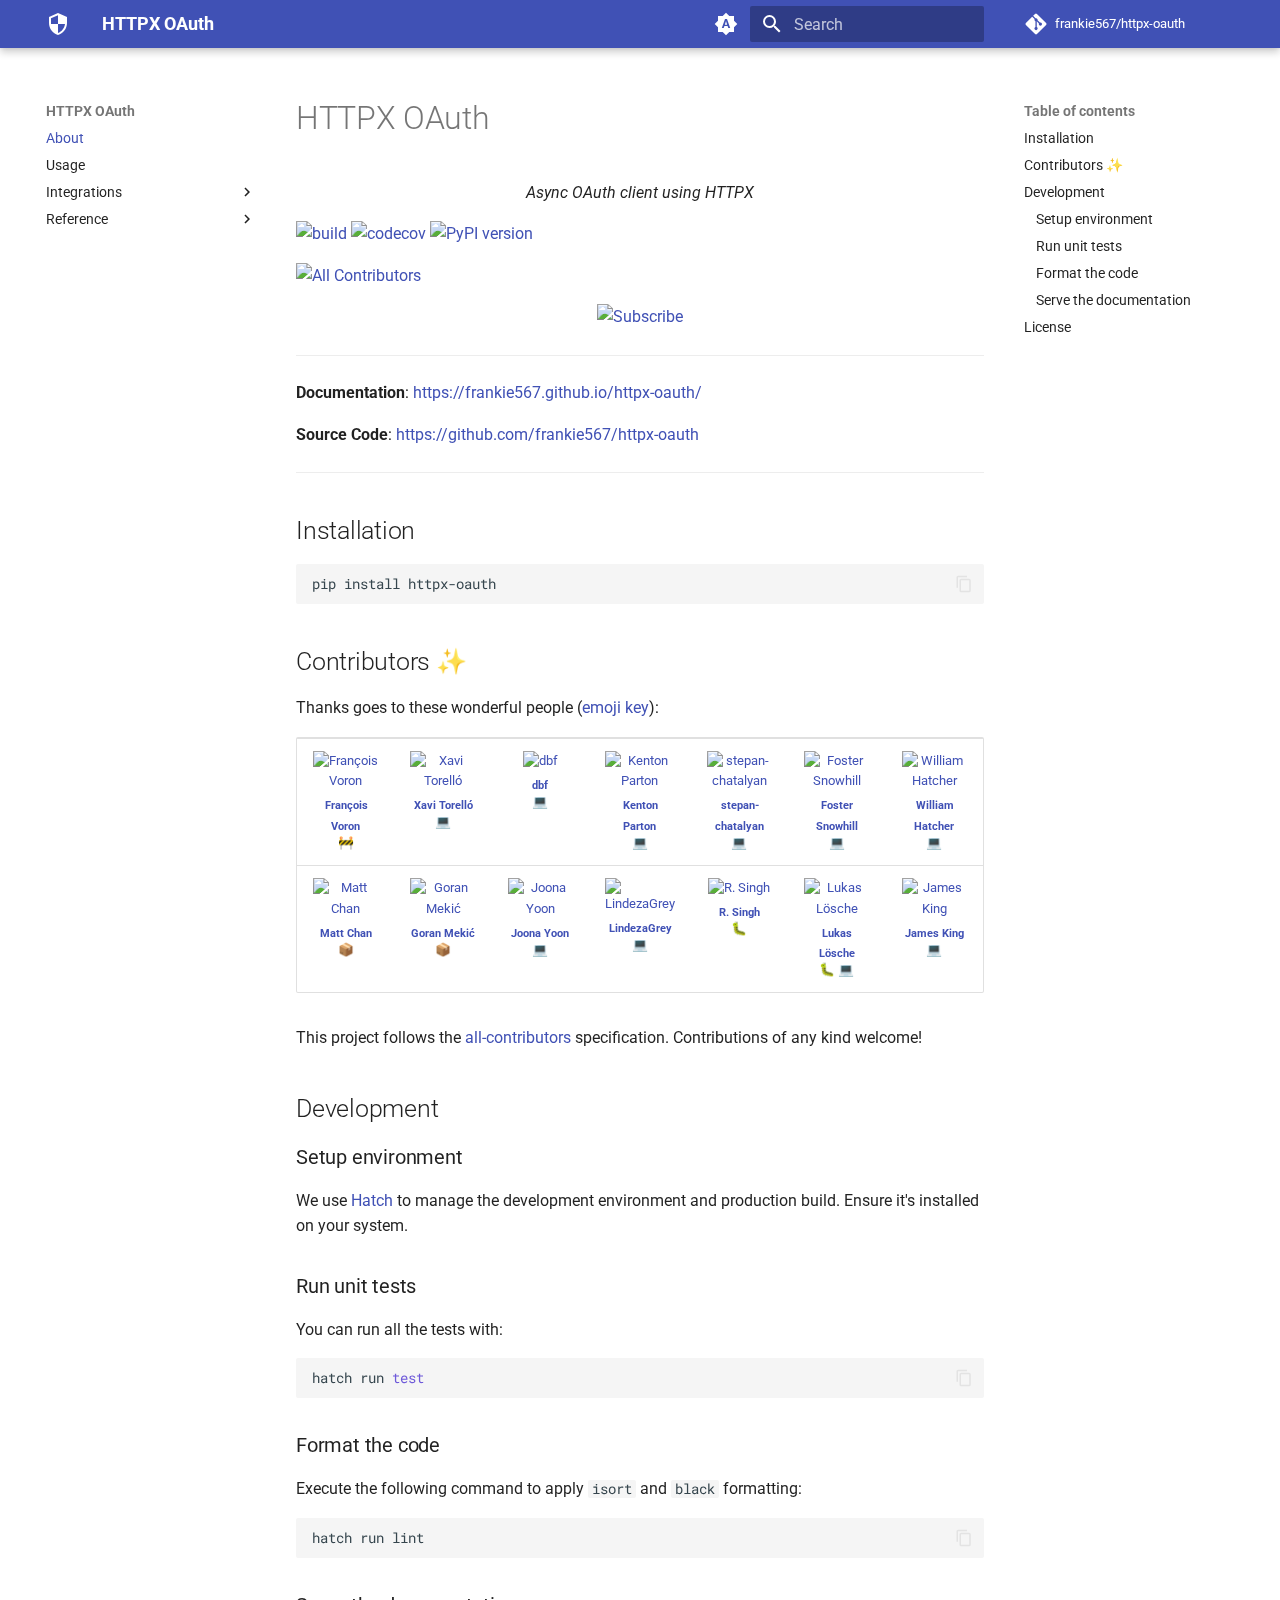
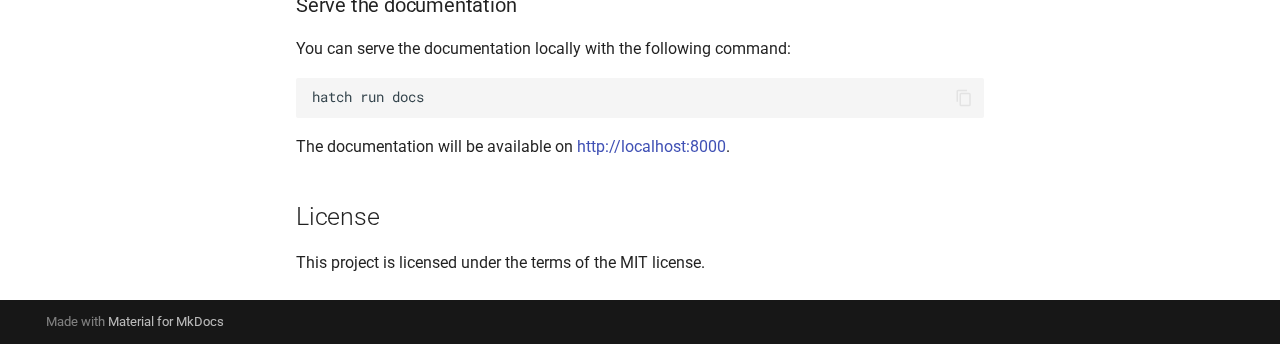
==== commit 0c55a19c: "Automated deployment: Fri Jul 12 11:55:17 UTC 2024 86a239e6bc6b6b7957b2fe25beea56da97c0a610" ====
--- a/index.html
+++ b/index.html
@@ -12,7 +12,7 @@
       
       
       
-        <link rel="next" href="oauth2/">
+        <link rel="next" href="usage/">
       
       
       <link rel="icon" href="assets/images/favicon.png">
@@ -46,6 +46,10 @@
       
     
     
+      <link rel="stylesheet" href="assets/_mkdocstrings.css">
+    
+      <link rel="stylesheet" href="assets/stylesheets/extra.css">
+    
     <script>__md_scope=new URL(".",location),__md_hash=e=>[...e].reduce((e,_)=>(e<<5)-e+_.charCodeAt(0),0),__md_get=(e,_=localStorage,t=__md_scope)=>JSON.parse(_.getItem(t.pathname+"."+e)),__md_set=(e,_,t=localStorage,a=__md_scope)=>{try{t.setItem(a.pathname+"."+e,JSON.stringify(_))}catch(e){}}</script>
     
       
@@ -58,10 +62,12 @@
   
     
     
-    
-    
-    
-    <body dir="ltr" data-md-color-scheme="default" data-md-color-primary="blue-grey" data-md-color-accent="red">
+      
+    
+    
+    
+    
+    <body dir="ltr" data-md-color-scheme="default" data-md-color-primary="indigo" data-md-color-accent="indigo">
   
     
     <input class="md-toggle" data-md-toggle="drawer" type="checkbox" id="__drawer" autocomplete="off">
@@ -114,7 +120,43 @@
     </div>
     
       
-    
+        <form class="md-header__option" data-md-component="palette">
+  
+    
+    
+    
+    <input class="md-option" data-md-color-media="(prefers-color-scheme)" data-md-color-scheme="default" data-md-color-primary="indigo" data-md-color-accent="indigo"  aria-label="Switch to light mode"  type="radio" name="__palette" id="__palette_0">
+    
+      <label class="md-header__button md-icon" title="Switch to light mode" for="__palette_1" hidden>
+        <svg xmlns="http://www.w3.org/2000/svg" viewBox="0 0 24 24"><path d="m14.3 16-.7-2h-3.2l-.7 2H7.8L11 7h2l3.2 9h-1.9M20 8.69V4h-4.69L12 .69 8.69 4H4v4.69L.69 12 4 15.31V20h4.69L12 23.31 15.31 20H20v-4.69L23.31 12 20 8.69m-9.15 3.96h2.3L12 9l-1.15 3.65Z"/></svg>
+      </label>
+    
+  
+    
+    
+    
+    <input class="md-option" data-md-color-media="(prefers-color-scheme: light)" data-md-color-scheme="default" data-md-color-primary="blue-grey" data-md-color-accent="blue-grey"  aria-label="Switch to dark mode"  type="radio" name="__palette" id="__palette_1">
+    
+      <label class="md-header__button md-icon" title="Switch to dark mode" for="__palette_2" hidden>
+        <svg xmlns="http://www.w3.org/2000/svg" viewBox="0 0 24 24"><path d="M12 8a4 4 0 0 0-4 4 4 4 0 0 0 4 4 4 4 0 0 0 4-4 4 4 0 0 0-4-4m0 10a6 6 0 0 1-6-6 6 6 0 0 1 6-6 6 6 0 0 1 6 6 6 6 0 0 1-6 6m8-9.31V4h-4.69L12 .69 8.69 4H4v4.69L.69 12 4 15.31V20h4.69L12 23.31 15.31 20H20v-4.69L23.31 12 20 8.69Z"/></svg>
+      </label>
+    
+  
+    
+    
+    
+    <input class="md-option" data-md-color-media="(prefers-color-scheme: dark)" data-md-color-scheme="slate" data-md-color-primary="blue-grey" data-md-color-accent="blue-grey"  aria-label="Switch to light mode"  type="radio" name="__palette" id="__palette_2">
+    
+      <label class="md-header__button md-icon" title="Switch to light mode" for="__palette_0" hidden>
+        <svg xmlns="http://www.w3.org/2000/svg" viewBox="0 0 24 24"><path d="M12 18c-.89 0-1.74-.2-2.5-.55C11.56 16.5 13 14.42 13 12c0-2.42-1.44-4.5-3.5-5.45C10.26 6.2 11.11 6 12 6a6 6 0 0 1 6 6 6 6 0 0 1-6 6m8-9.31V4h-4.69L12 .69 8.69 4H4v4.69L.69 12 4 15.31V20h4.69L12 23.31 15.31 20H20v-4.69L23.31 12 20 8.69Z"/></svg>
+      </label>
+    
+  
+</form>
+      
+    
+    
+      <script>var media,input,key,value,palette=__md_get("__palette");if(palette&&palette.color){"(prefers-color-scheme)"===palette.color.media&&(media=matchMedia("(prefers-color-scheme: light)"),input=document.querySelector(media.matches?"[data-md-color-media='(prefers-color-scheme: light)']":"[data-md-color-media='(prefers-color-scheme: dark)']"),palette.color.media=input.getAttribute("data-md-color-media"),palette.color.scheme=input.getAttribute("data-md-color-scheme"),palette.color.primary=input.getAttribute("data-md-color-primary"),palette.color.accent=input.getAttribute("data-md-color-accent"));for([key,value]of Object.entries(palette.color))document.body.setAttribute("data-md-color-"+key,value)}</script>
     
     
     
@@ -360,59 +402,16 @@
   
   
   
-    
-    
-    
-    
-    <li class="md-nav__item md-nav__item--nested">
-      
-        
-        
-        <input class="md-nav__toggle md-toggle " type="checkbox" id="__nav_2" >
-        
-          
-          <label class="md-nav__link" for="__nav_2" id="__nav_2_label" tabindex="0">
-            
+    <li class="md-nav__item">
+      <a href="usage/" class="md-nav__link">
+        
   
   <span class="md-ellipsis">
     Usage
   </span>
   
 
-            <span class="md-nav__icon md-icon"></span>
-          </label>
-        
-        <nav class="md-nav" data-md-level="1" aria-labelledby="__nav_2_label" aria-expanded="false">
-          <label class="md-nav__title" for="__nav_2">
-            <span class="md-nav__icon md-icon"></span>
-            Usage
-          </label>
-          <ul class="md-nav__list" data-md-scrollfix>
-            
-              
-                
-  
-  
-  
-  
-    <li class="md-nav__item">
-      <a href="oauth2/" class="md-nav__link">
-        
-  
-  <span class="md-ellipsis">
-    OAuth2
-  </span>
-  
-
       </a>
-    </li>
-  
-
-              
-            
-          </ul>
-        </nav>
-      
     </li>
   
 
@@ -464,6 +463,111 @@
   
   <span class="md-ellipsis">
     FastAPI
+  </span>
+  
+
+      </a>
+    </li>
+  
+
+              
+            
+          </ul>
+        </nav>
+      
+    </li>
+  
+
+    
+      
+      
+  
+  
+  
+  
+    
+    
+    
+    
+    <li class="md-nav__item md-nav__item--nested">
+      
+        
+        
+        <input class="md-nav__toggle md-toggle " type="checkbox" id="__nav_4" >
+        
+          
+          <label class="md-nav__link" for="__nav_4" id="__nav_4_label" tabindex="0">
+            
+  
+  <span class="md-ellipsis">
+    Reference
+  </span>
+  
+
+            <span class="md-nav__icon md-icon"></span>
+          </label>
+        
+        <nav class="md-nav" data-md-level="1" aria-labelledby="__nav_4_label" aria-expanded="false">
+          <label class="md-nav__title" for="__nav_4">
+            <span class="md-nav__icon md-icon"></span>
+            Reference
+          </label>
+          <ul class="md-nav__list" data-md-scrollfix>
+            
+              
+                
+  
+  
+  
+  
+    <li class="md-nav__item">
+      <a href="reference/httpx_oauth.clients/" class="md-nav__link">
+        
+  
+  <span class="md-ellipsis">
+    httpx_oauth.clients
+  </span>
+  
+
+      </a>
+    </li>
+  
+
+              
+            
+              
+                
+  
+  
+  
+  
+    <li class="md-nav__item">
+      <a href="reference/httpx_oauth.oauth2/" class="md-nav__link">
+        
+  
+  <span class="md-ellipsis">
+    httpx_oauth.oauth2
+  </span>
+  
+
+      </a>
+    </li>
+  
+
+              
+            
+              
+                
+  
+  
+  
+  
+    <li class="md-nav__item">
+      <a href="reference/httpx_oauth.exceptions/" class="md-nav__link">
+        
+  
+  <span class="md-ellipsis">
+    httpx_oauth.exceptions
   </span>
   
 
@@ -625,7 +729,7 @@
 <p><strong>Source Code</strong>: <a href="https://github.com/frankie567/httpx-oauth" target="_blank">https://github.com/frankie567/httpx-oauth</a></p>
 <hr />
 <h2 id="installation">Installation<a class="headerlink" href="#installation" title="Permanent link">&para;</a></h2>
-<div class="highlight"><pre><span></span><code>pip<span class="w"> </span>install<span class="w"> </span>httpx-oauth
+<div class="highlight"><pre><span></span><code><a id="__codelineno-0-1" name="__codelineno-0-1" href="#__codelineno-0-1"></a>pip<span class="w"> </span>install<span class="w"> </span>httpx-oauth
 </code></pre></div>
 <h2 id="contributors">Contributors ✨<a class="headerlink" href="#contributors" title="Permanent link">&para;</a></h2>
 <p>Thanks goes to these wonderful people (<a href="https://allcontributors.org/docs/en/emoji-key">emoji key</a>):</p>
@@ -666,15 +770,15 @@
 <p>We use <a href="https://hatch.pypa.io/latest/install/">Hatch</a> to manage the development environment and production build. Ensure it's installed on your system.</p>
 <h3 id="run-unit-tests">Run unit tests<a class="headerlink" href="#run-unit-tests" title="Permanent link">&para;</a></h3>
 <p>You can run all the tests with:</p>
-<div class="highlight"><pre><span></span><code>hatch<span class="w"> </span>run<span class="w"> </span><span class="nb">test</span>
+<div class="highlight"><pre><span></span><code><a id="__codelineno-1-1" name="__codelineno-1-1" href="#__codelineno-1-1"></a>hatch<span class="w"> </span>run<span class="w"> </span><span class="nb">test</span>
 </code></pre></div>
 <h3 id="format-the-code">Format the code<a class="headerlink" href="#format-the-code" title="Permanent link">&para;</a></h3>
 <p>Execute the following command to apply <code>isort</code> and <code>black</code> formatting:</p>
-<div class="highlight"><pre><span></span><code>hatch<span class="w"> </span>run<span class="w"> </span>lint
+<div class="highlight"><pre><span></span><code><a id="__codelineno-2-1" name="__codelineno-2-1" href="#__codelineno-2-1"></a>hatch<span class="w"> </span>run<span class="w"> </span>lint
 </code></pre></div>
 <h3 id="serve-the-documentation">Serve the documentation<a class="headerlink" href="#serve-the-documentation" title="Permanent link">&para;</a></h3>
 <p>You can serve the documentation locally with the following command:</p>
-<div class="highlight"><pre><span></span><code>hatch<span class="w"> </span>run<span class="w"> </span>docs
+<div class="highlight"><pre><span></span><code><a id="__codelineno-3-1" name="__codelineno-3-1" href="#__codelineno-3-1"></a>hatch<span class="w"> </span>run<span class="w"> </span>docs
 </code></pre></div>
 <p>The documentation will be available on <a href="http://localhost:8000">http://localhost:8000</a>.</p>
 <h2 id="license">License<a class="headerlink" href="#license" title="Permanent link">&para;</a></h2>
@@ -725,7 +829,7 @@
     </div>
     
     
-    <script id="__config" type="application/json">{"base": ".", "features": [], "search": "assets/javascripts/workers/search.b8dbb3d2.min.js", "translations": {"clipboard.copied": "Copied to clipboard", "clipboard.copy": "Copy to clipboard", "search.result.more.one": "1 more on this page", "search.result.more.other": "# more on this page", "search.result.none": "No matching documents", "search.result.one": "1 matching document", "search.result.other": "# matching documents", "search.result.placeholder": "Type to start searching", "search.result.term.missing": "Missing", "select.version": "Select version"}}</script>
+    <script id="__config" type="application/json">{"base": ".", "features": ["content.code.copy"], "search": "assets/javascripts/workers/search.b8dbb3d2.min.js", "translations": {"clipboard.copied": "Copied to clipboard", "clipboard.copy": "Copy to clipboard", "search.result.more.one": "1 more on this page", "search.result.more.other": "# more on this page", "search.result.none": "No matching documents", "search.result.one": "1 matching document", "search.result.other": "# matching documents", "search.result.placeholder": "Type to start searching", "search.result.term.missing": "Missing", "select.version": "Select version"}}</script>
     
     
       <script src="assets/javascripts/bundle.fe8b6f2b.min.js"></script>
--- a/assets/_mkdocstrings.css
+++ b/assets/_mkdocstrings.css
@@ -0,0 +1,119 @@
+
+/* Avoid breaking parameter names, etc. in table cells. */
+.doc-contents td code {
+  word-break: normal !important;
+}
+
+/* No line break before first paragraph of descriptions. */
+.doc-md-description,
+.doc-md-description>p:first-child {
+  display: inline;
+}
+
+/* Max width for docstring sections tables. */
+.doc .md-typeset__table,
+.doc .md-typeset__table table {
+  display: table !important;
+  width: 100%;
+}
+
+.doc .md-typeset__table tr {
+  display: table-row;
+}
+
+/* Defaults in Spacy table style. */
+.doc-param-default {
+  float: right;
+}
+
+/* Backward-compatibility: docstring section titles in bold. */
+.doc-section-title {
+  font-weight: bold;
+}
+
+/* Symbols in Navigation and ToC. */
+:root,
+[data-md-color-scheme="default"] {
+  --doc-symbol-attribute-fg-color: #953800;
+  --doc-symbol-function-fg-color: #8250df;
+  --doc-symbol-method-fg-color: #8250df;
+  --doc-symbol-class-fg-color: #0550ae;
+  --doc-symbol-module-fg-color: #5cad0f;
+
+  --doc-symbol-attribute-bg-color: #9538001a;
+  --doc-symbol-function-bg-color: #8250df1a;
+  --doc-symbol-method-bg-color: #8250df1a;
+  --doc-symbol-class-bg-color: #0550ae1a;
+  --doc-symbol-module-bg-color: #5cad0f1a;
+}
+
+[data-md-color-scheme="slate"] {
+  --doc-symbol-attribute-fg-color: #ffa657;
+  --doc-symbol-function-fg-color: #d2a8ff;
+  --doc-symbol-method-fg-color: #d2a8ff;
+  --doc-symbol-class-fg-color: #79c0ff;
+  --doc-symbol-module-fg-color: #baff79;
+
+  --doc-symbol-attribute-bg-color: #ffa6571a;
+  --doc-symbol-function-bg-color: #d2a8ff1a;
+  --doc-symbol-method-bg-color: #d2a8ff1a;
+  --doc-symbol-class-bg-color: #79c0ff1a;
+  --doc-symbol-module-bg-color: #baff791a;
+}
+
+code.doc-symbol {
+  border-radius: .1rem;
+  font-size: .85em;
+  padding: 0 .3em;
+  font-weight: bold;
+}
+
+code.doc-symbol-attribute {
+  color: var(--doc-symbol-attribute-fg-color);
+  background-color: var(--doc-symbol-attribute-bg-color);
+}
+
+code.doc-symbol-attribute::after {
+  content: "attr";
+}
+
+code.doc-symbol-function {
+  color: var(--doc-symbol-function-fg-color);
+  background-color: var(--doc-symbol-function-bg-color);
+}
+
+code.doc-symbol-function::after {
+  content: "func";
+}
+
+code.doc-symbol-method {
+  color: var(--doc-symbol-method-fg-color);
+  background-color: var(--doc-symbol-method-bg-color);
+}
+
+code.doc-symbol-method::after {
+  content: "meth";
+}
+
+code.doc-symbol-class {
+  color: var(--doc-symbol-class-fg-color);
+  background-color: var(--doc-symbol-class-bg-color);
+}
+
+code.doc-symbol-class::after {
+  content: "class";
+}
+
+code.doc-symbol-module {
+  color: var(--doc-symbol-module-fg-color);
+  background-color: var(--doc-symbol-module-bg-color);
+}
+
+code.doc-symbol-module::after {
+  content: "mod";
+}
+
+.doc-signature .autorefs {
+  color: inherit;
+  border-bottom: 1px dotted currentcolor;
+}
--- a/assets/stylesheets/extra.css
+++ b/assets/stylesheets/extra.css
@@ -0,0 +1,9 @@
+.buttons {
+    display: flex;
+    flex-direction: column;
+}
+
+.buttons .md-button {
+    margin-bottom: 0.5rem;
+    text-align: center;
+}
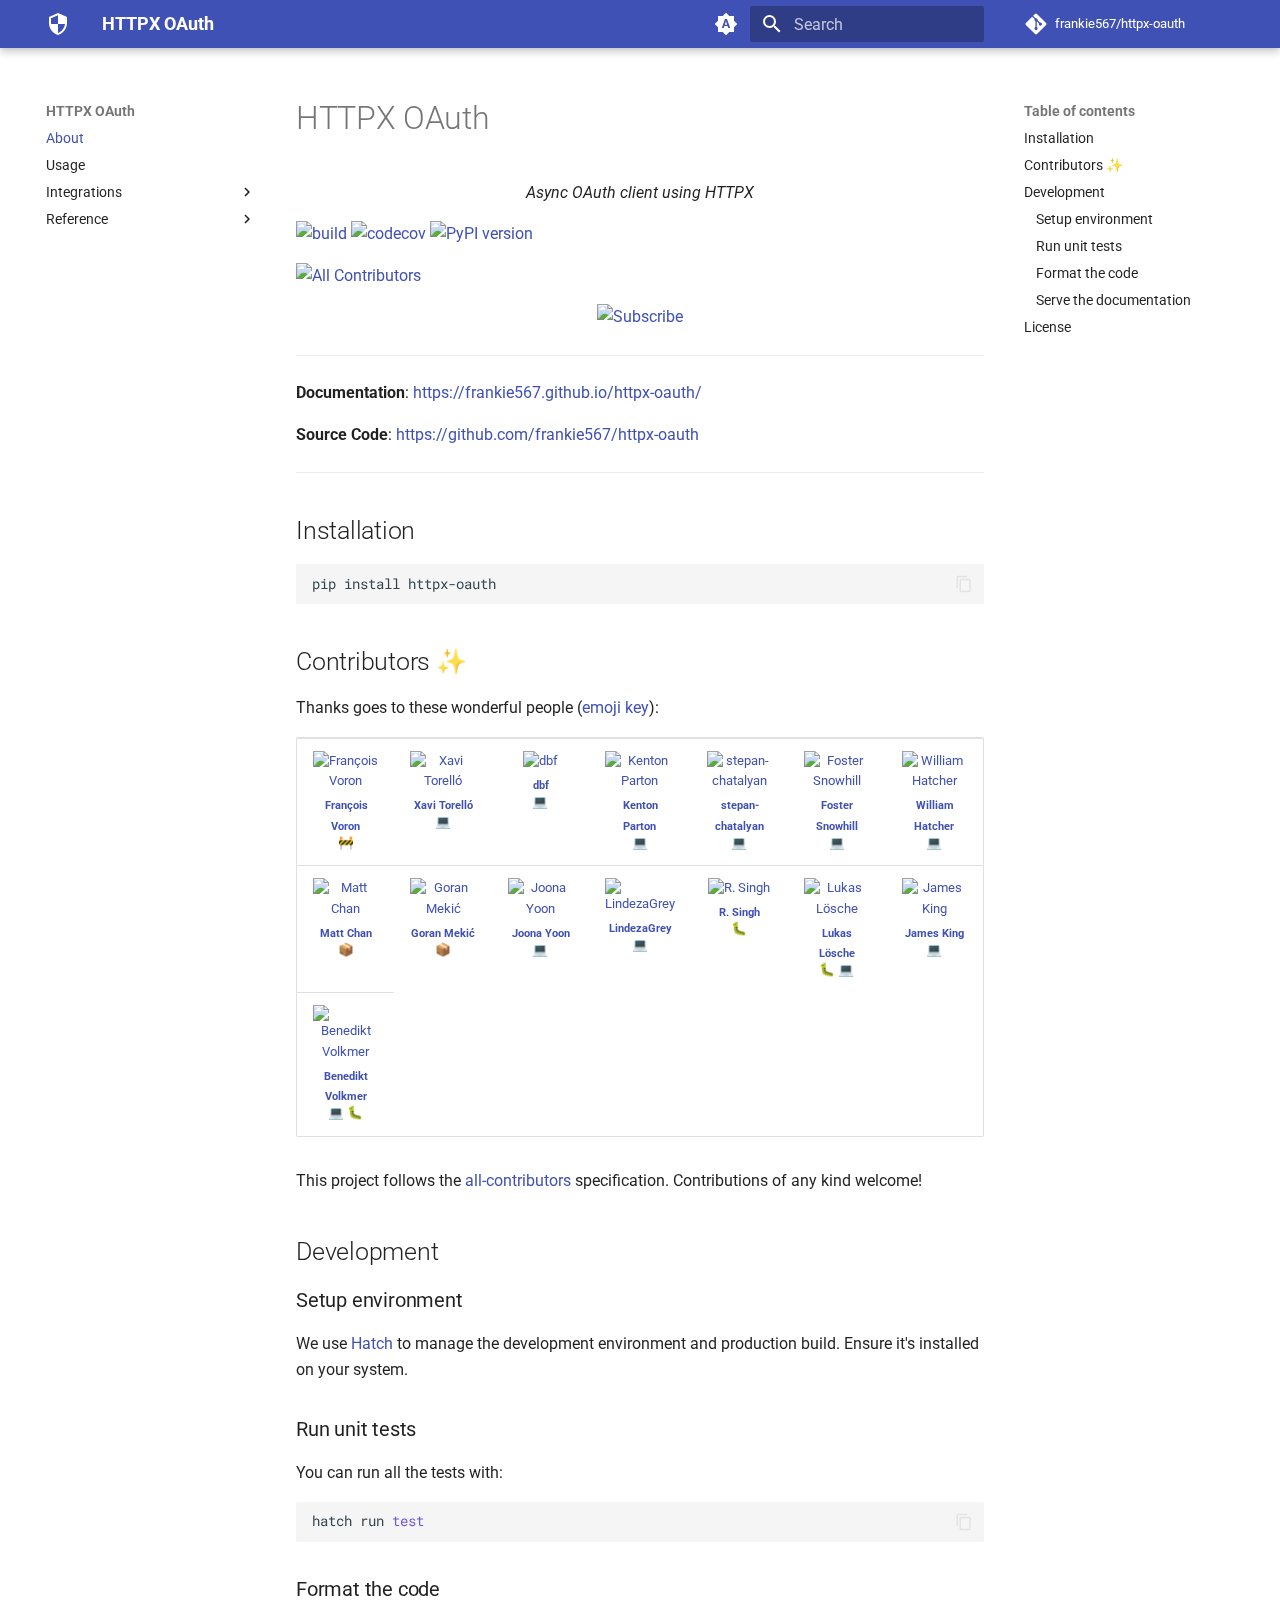
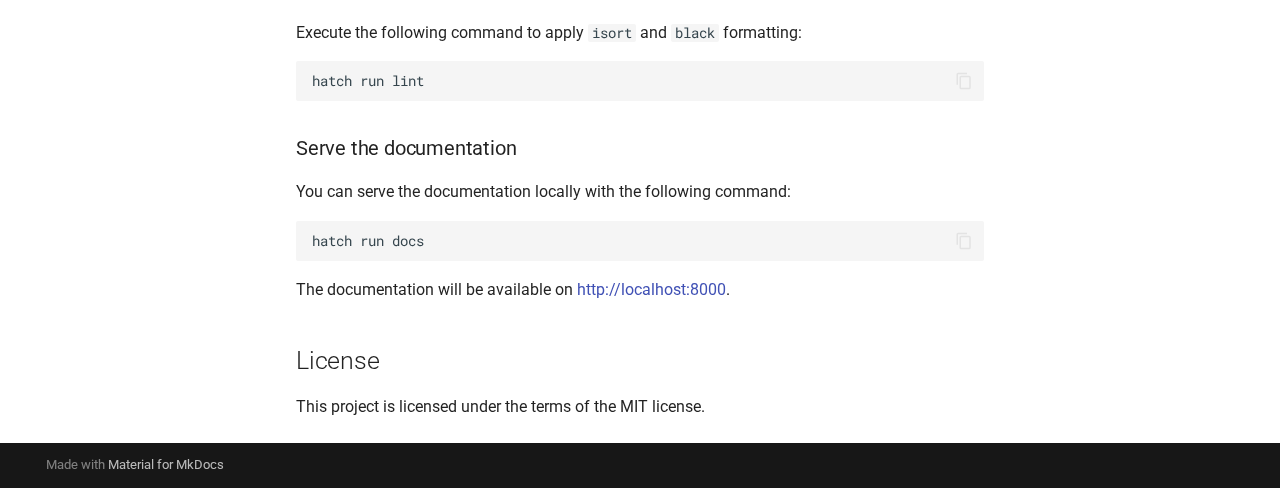
==== commit 9308d2cd: "Automated deployment: Thu Aug 22 12:53:22 UTC 2024 585ae5d3a40bf85ac00c2e59993cff4d4d664db2" ====
--- a/index.html
+++ b/index.html
@@ -16,7 +16,7 @@
       
       
       <link rel="icon" href="assets/images/favicon.png">
-      <meta name="generator" content="mkdocs-1.6.0, mkdocs-material-9.5.28">
+      <meta name="generator" content="mkdocs-1.6.0, mkdocs-material-9.5.32">
     
     
       
@@ -24,7 +24,7 @@
       
     
     
-      <link rel="stylesheet" href="assets/stylesheets/main.6543a935.min.css">
+      <link rel="stylesheet" href="assets/stylesheets/main.3cba04c6.min.css">
       
         
         <link rel="stylesheet" href="assets/stylesheets/palette.06af60db.min.css">
@@ -202,7 +202,7 @@
         <a href="https://github.com/frankie567/httpx-oauth" title="Go to repository" class="md-source" data-md-component="source">
   <div class="md-source__icon md-icon">
     
-    <svg xmlns="http://www.w3.org/2000/svg" viewBox="0 0 448 512"><!--! Font Awesome Free 6.5.2 by @fontawesome - https://fontawesome.com License - https://fontawesome.com/license/free (Icons: CC BY 4.0, Fonts: SIL OFL 1.1, Code: MIT License) Copyright 2024 Fonticons, Inc.--><path d="M439.55 236.05 244 40.45a28.87 28.87 0 0 0-40.81 0l-40.66 40.63 51.52 51.52c27.06-9.14 52.68 16.77 43.39 43.68l49.66 49.66c34.23-11.8 61.18 31 35.47 56.69-26.49 26.49-70.21-2.87-56-37.34L240.22 199v121.85c25.3 12.54 22.26 41.85 9.08 55a34.34 34.34 0 0 1-48.55 0c-17.57-17.6-11.07-46.91 11.25-56v-123c-20.8-8.51-24.6-30.74-18.64-45L142.57 101 8.45 235.14a28.86 28.86 0 0 0 0 40.81l195.61 195.6a28.86 28.86 0 0 0 40.8 0l194.69-194.69a28.86 28.86 0 0 0 0-40.81z"/></svg>
+    <svg xmlns="http://www.w3.org/2000/svg" viewBox="0 0 448 512"><!--! Font Awesome Free 6.6.0 by @fontawesome - https://fontawesome.com License - https://fontawesome.com/license/free (Icons: CC BY 4.0, Fonts: SIL OFL 1.1, Code: MIT License) Copyright 2024 Fonticons, Inc.--><path d="M439.55 236.05 244 40.45a28.87 28.87 0 0 0-40.81 0l-40.66 40.63 51.52 51.52c27.06-9.14 52.68 16.77 43.39 43.68l49.66 49.66c34.23-11.8 61.18 31 35.47 56.69-26.49 26.49-70.21-2.87-56-37.34L240.22 199v121.85c25.3 12.54 22.26 41.85 9.08 55a34.34 34.34 0 0 1-48.55 0c-17.57-17.6-11.07-46.91 11.25-56v-123c-20.8-8.51-24.6-30.74-18.64-45L142.57 101 8.45 235.14a28.86 28.86 0 0 0 0 40.81l195.61 195.6a28.86 28.86 0 0 0 40.8 0l194.69-194.69a28.86 28.86 0 0 0 0-40.81z"/></svg>
   </div>
   <div class="md-source__repository">
     frankie567/httpx-oauth
@@ -248,7 +248,7 @@
       <a href="https://github.com/frankie567/httpx-oauth" title="Go to repository" class="md-source" data-md-component="source">
   <div class="md-source__icon md-icon">
     
-    <svg xmlns="http://www.w3.org/2000/svg" viewBox="0 0 448 512"><!--! Font Awesome Free 6.5.2 by @fontawesome - https://fontawesome.com License - https://fontawesome.com/license/free (Icons: CC BY 4.0, Fonts: SIL OFL 1.1, Code: MIT License) Copyright 2024 Fonticons, Inc.--><path d="M439.55 236.05 244 40.45a28.87 28.87 0 0 0-40.81 0l-40.66 40.63 51.52 51.52c27.06-9.14 52.68 16.77 43.39 43.68l49.66 49.66c34.23-11.8 61.18 31 35.47 56.69-26.49 26.49-70.21-2.87-56-37.34L240.22 199v121.85c25.3 12.54 22.26 41.85 9.08 55a34.34 34.34 0 0 1-48.55 0c-17.57-17.6-11.07-46.91 11.25-56v-123c-20.8-8.51-24.6-30.74-18.64-45L142.57 101 8.45 235.14a28.86 28.86 0 0 0 0 40.81l195.61 195.6a28.86 28.86 0 0 0 40.8 0l194.69-194.69a28.86 28.86 0 0 0 0-40.81z"/></svg>
+    <svg xmlns="http://www.w3.org/2000/svg" viewBox="0 0 448 512"><!--! Font Awesome Free 6.6.0 by @fontawesome - https://fontawesome.com License - https://fontawesome.com/license/free (Icons: CC BY 4.0, Fonts: SIL OFL 1.1, Code: MIT License) Copyright 2024 Fonticons, Inc.--><path d="M439.55 236.05 244 40.45a28.87 28.87 0 0 0-40.81 0l-40.66 40.63 51.52 51.52c27.06-9.14 52.68 16.77 43.39 43.68l49.66 49.66c34.23-11.8 61.18 31 35.47 56.69-26.49 26.49-70.21-2.87-56-37.34L240.22 199v121.85c25.3 12.54 22.26 41.85 9.08 55a34.34 34.34 0 0 1-48.55 0c-17.57-17.6-11.07-46.91 11.25-56v-123c-20.8-8.51-24.6-30.74-18.64-45L142.57 101 8.45 235.14a28.86 28.86 0 0 0 0 40.81l195.61 195.6a28.86 28.86 0 0 0 40.8 0l194.69-194.69a28.86 28.86 0 0 0 0-40.81z"/></svg>
   </div>
   <div class="md-source__repository">
     frankie567/httpx-oauth
@@ -563,6 +563,27 @@
   
   
     <li class="md-nav__item">
+      <a href="reference/httpx_oauth.integrations.fastapi/" class="md-nav__link">
+        
+  
+  <span class="md-ellipsis">
+    httpx_oauth.integrations.fastapi
+  </span>
+  
+
+      </a>
+    </li>
+  
+
+              
+            
+              
+                
+  
+  
+  
+  
+    <li class="md-nav__item">
       <a href="reference/httpx_oauth.exceptions/" class="md-nav__link">
         
   
@@ -712,7 +733,7 @@
 <a href="https://codecov.io/gh/frankie567/httpx-oauth"><img alt="codecov" src="https://codecov.io/gh/frankie567/httpx-oauth/branch/master/graph/badge.svg" /></a>
 <a href="https://badge.fury.io/py/httpx-oauth"><img alt="PyPI version" src="https://badge.fury.io/py/httpx-oauth.svg" /></a></p>
 <!-- ALL-CONTRIBUTORS-BADGE:START - Do not remove or modify this section -->
-<p><a href="#contributors-"><img alt="All Contributors" src="https://img.shields.io/badge/all_contributors-14-orange.svg?style=flat-square" /></a></p>
+<p><a href="#contributors-"><img alt="All Contributors" src="https://img.shields.io/badge/all_contributors-15-orange.svg?style=flat-square" /></a></p>
 <!-- ALL-CONTRIBUTORS-BADGE:END -->
 
 <p align="center">
@@ -756,6 +777,9 @@
       <td align="center" valign="top" width="14.28%"><a href="https://github.com/lloesche"><img src="https://avatars.githubusercontent.com/u/2124094?v=4?s=100" width="100px;" alt="Lukas Lösche"/><br /><sub><b>Lukas Lösche</b></sub></a><br /><a href="https://github.com/frankie567/httpx-oauth/issues?q=author%3Alloesche" title="Bug reports">🐛</a> <a href="https://github.com/frankie567/httpx-oauth/commits?author=lloesche" title="Code">💻</a></td>
       <td align="center" valign="top" width="14.28%"><a href="https://github.com/king-jam"><img src="https://avatars.githubusercontent.com/u/8225465?v=4?s=100" width="100px;" alt="James King"/><br /><sub><b>James King</b></sub></a><br /><a href="https://github.com/frankie567/httpx-oauth/commits?author=king-jam" title="Code">💻</a></td>
     </tr>
+    <tr>
+      <td align="center" valign="top" width="14.28%"><a href="https://github.com/bvolkmer"><img src="https://avatars.githubusercontent.com/u/7070761?v=4?s=100" width="100px;" alt="Benedikt Volkmer"/><br /><sub><b>Benedikt Volkmer</b></sub></a><br /><a href="https://github.com/frankie567/httpx-oauth/commits?author=bvolkmer" title="Code">💻</a> <a href="https://github.com/frankie567/httpx-oauth/issues?q=author%3Abvolkmer" title="Bug reports">🐛</a></td>
+    </tr>
   </tbody>
 </table>
 
@@ -832,7 +856,7 @@
     <script id="__config" type="application/json">{"base": ".", "features": ["content.code.copy"], "search": "assets/javascripts/workers/search.b8dbb3d2.min.js", "translations": {"clipboard.copied": "Copied to clipboard", "clipboard.copy": "Copy to clipboard", "search.result.more.one": "1 more on this page", "search.result.more.other": "# more on this page", "search.result.none": "No matching documents", "search.result.one": "1 matching document", "search.result.other": "# matching documents", "search.result.placeholder": "Type to start searching", "search.result.term.missing": "Missing", "select.version": "Select version"}}</script>
     
     
-      <script src="assets/javascripts/bundle.fe8b6f2b.min.js"></script>
+      <script src="assets/javascripts/bundle.471ce7a9.min.js"></script>
       
     
   </body>
--- a/assets/stylesheets/main.3cba04c6.min.css
+++ b/assets/stylesheets/main.3cba04c6.min.css
@@ -0,0 +1 @@
+@charset "UTF-8";html{-webkit-text-size-adjust:none;-moz-text-size-adjust:none;text-size-adjust:none;box-sizing:border-box}*,:after,:before{box-sizing:inherit}@media (prefers-reduced-motion){*,:after,:before{transition:none!important}}body{margin:0}a,button,input,label{-webkit-tap-highlight-color:transparent}a{color:inherit;text-decoration:none}hr{border:0;box-sizing:initial;display:block;height:.05rem;overflow:visible;padding:0}small{font-size:80%}sub,sup{line-height:1em}img{border-style:none}table{border-collapse:initial;border-spacing:0}td,th{font-weight:400;vertical-align:top}button{background:#0000;border:0;font-family:inherit;font-size:inherit;margin:0;padding:0}input{border:0;outline:none}:root{--md-primary-fg-color:#4051b5;--md-primary-fg-color--light:#5d6cc0;--md-primary-fg-color--dark:#303fa1;--md-primary-bg-color:#fff;--md-primary-bg-color--light:#ffffffb3;--md-accent-fg-color:#526cfe;--md-accent-fg-color--transparent:#526cfe1a;--md-accent-bg-color:#fff;--md-accent-bg-color--light:#ffffffb3}[data-md-color-scheme=default]{color-scheme:light}[data-md-color-scheme=default] img[src$="#gh-dark-mode-only"],[data-md-color-scheme=default] img[src$="#only-dark"]{display:none}:root,[data-md-color-scheme=default]{--md-hue:225deg;--md-default-fg-color:#000000de;--md-default-fg-color--light:#0000008a;--md-default-fg-color--lighter:#00000052;--md-default-fg-color--lightest:#00000012;--md-default-bg-color:#fff;--md-default-bg-color--light:#ffffffb3;--md-default-bg-color--lighter:#ffffff4d;--md-default-bg-color--lightest:#ffffff1f;--md-code-fg-color:#36464e;--md-code-bg-color:#f5f5f5;--md-code-hl-color:#4287ff;--md-code-hl-color--light:#4287ff1a;--md-code-hl-number-color:#d52a2a;--md-code-hl-special-color:#db1457;--md-code-hl-function-color:#a846b9;--md-code-hl-constant-color:#6e59d9;--md-code-hl-keyword-color:#3f6ec6;--md-code-hl-string-color:#1c7d4d;--md-code-hl-name-color:var(--md-code-fg-color);--md-code-hl-operator-color:var(--md-default-fg-color--light);--md-code-hl-punctuation-color:var(--md-default-fg-color--light);--md-code-hl-comment-color:var(--md-default-fg-color--light);--md-code-hl-generic-color:var(--md-default-fg-color--light);--md-code-hl-variable-color:var(--md-default-fg-color--light);--md-typeset-color:var(--md-default-fg-color);--md-typeset-a-color:var(--md-primary-fg-color);--md-typeset-del-color:#f5503d26;--md-typeset-ins-color:#0bd57026;--md-typeset-kbd-color:#fafafa;--md-typeset-kbd-accent-color:#fff;--md-typeset-kbd-border-color:#b8b8b8;--md-typeset-mark-color:#ffff0080;--md-typeset-table-color:#0000001f;--md-typeset-table-color--light:rgba(0,0,0,.035);--md-admonition-fg-color:var(--md-default-fg-color);--md-admonition-bg-color:var(--md-default-bg-color);--md-warning-fg-color:#000000de;--md-warning-bg-color:#ff9;--md-footer-fg-color:#fff;--md-footer-fg-color--light:#ffffffb3;--md-footer-fg-color--lighter:#ffffff73;--md-footer-bg-color:#000000de;--md-footer-bg-color--dark:#00000052;--md-shadow-z1:0 0.2rem 0.5rem #0000000d,0 0 0.05rem #0000001a;--md-shadow-z2:0 0.2rem 0.5rem #0000001a,0 0 0.05rem #00000040;--md-shadow-z3:0 0.2rem 0.5rem #0003,0 0 0.05rem #00000059}.md-icon svg{fill:currentcolor;display:block;height:1.2rem;width:1.2rem}body{-webkit-font-smoothing:antialiased;-moz-osx-font-smoothing:grayscale;--md-text-font-family:var(--md-text-font,_),-apple-system,BlinkMacSystemFont,Helvetica,Arial,sans-serif;--md-code-font-family:var(--md-code-font,_),SFMono-Regular,Consolas,Menlo,monospace}aside,body,input{font-feature-settings:"kern","liga";color:var(--md-typeset-color);font-family:var(--md-text-font-family)}code,kbd,pre{font-feature-settings:"kern";font-family:var(--md-code-font-family)}:root{--md-typeset-table-sort-icon:url('data:image/svg+xml;charset=utf-8,<svg xmlns="http://www.w3.org/2000/svg" viewBox="0 0 24 24"><path d="m18 21-4-4h3V7h-3l4-4 4 4h-3v10h3M2 19v-2h10v2M2 13v-2h7v2M2 7V5h4v2H2Z"/></svg>');--md-typeset-table-sort-icon--asc:url('data:image/svg+xml;charset=utf-8,<svg xmlns="http://www.w3.org/2000/svg" viewBox="0 0 24 24"><path d="M19 17h3l-4 4-4-4h3V3h2M2 17h10v2H2M6 5v2H2V5m0 6h7v2H2v-2Z"/></svg>');--md-typeset-table-sort-icon--desc:url('data:image/svg+xml;charset=utf-8,<svg xmlns="http://www.w3.org/2000/svg" viewBox="0 0 24 24"><path d="M19 7h3l-4-4-4 4h3v14h2M2 17h10v2H2M6 5v2H2V5m0 6h7v2H2v-2Z"/></svg>')}.md-typeset{-webkit-print-color-adjust:exact;color-adjust:exact;font-size:.8rem;line-height:1.6}@media print{.md-typeset{font-size:.68rem}}.md-typeset blockquote,.md-typeset dl,.md-typeset figure,.md-typeset ol,.md-typeset pre,.md-typeset ul{margin-bottom:1em;margin-top:1em}.md-typeset h1{color:var(--md-default-fg-color--light);font-size:2em;line-height:1.3;margin:0 0 1.25em}.md-typeset h1,.md-typeset h2{font-weight:300;letter-spacing:-.01em}.md-typeset h2{font-size:1.5625em;line-height:1.4;margin:1.6em 0 .64em}.md-typeset h3{font-size:1.25em;font-weight:400;letter-spacing:-.01em;line-height:1.5;margin:1.6em 0 .8em}.md-typeset h2+h3{margin-top:.8em}.md-typeset h4{font-weight:700;letter-spacing:-.01em;margin:1em 0}.md-typeset h5,.md-typeset h6{color:var(--md-default-fg-color--light);font-size:.8em;font-weight:700;letter-spacing:-.01em;margin:1.25em 0}.md-typeset h5{text-transform:uppercase}.md-typeset hr{border-bottom:.05rem solid var(--md-default-fg-color--lightest);display:flow-root;margin:1.5em 0}.md-typeset a{color:var(--md-typeset-a-color);word-break:break-word}.md-typeset a,.md-typeset a:before{transition:color 125ms}.md-typeset a:focus,.md-typeset a:hover{color:var(--md-accent-fg-color)}.md-typeset a:focus code,.md-typeset a:hover code{background-color:var(--md-accent-fg-color--transparent)}.md-typeset a code{color:currentcolor;transition:background-color 125ms}.md-typeset a.focus-visible{outline-color:var(--md-accent-fg-color);outline-offset:.2rem}.md-typeset code,.md-typeset kbd,.md-typeset pre{color:var(--md-code-fg-color);direction:ltr;font-variant-ligatures:none}@media print{.md-typeset code,.md-typeset kbd,.md-typeset pre{white-space:pre-wrap}}.md-typeset code{background-color:var(--md-code-bg-color);border-radius:.1rem;-webkit-box-decoration-break:clone;box-decoration-break:clone;font-size:.85em;padding:0 .2941176471em;word-break:break-word}.md-typeset code:not(.focus-visible){-webkit-tap-highlight-color:transparent;outline:none}.md-typeset pre{display:flow-root;line-height:1.4;position:relative}.md-typeset pre>code{-webkit-box-decoration-break:slice;box-decoration-break:slice;box-shadow:none;display:block;margin:0;outline-color:var(--md-accent-fg-color);overflow:auto;padding:.7720588235em 1.1764705882em;scrollbar-color:var(--md-default-fg-color--lighter) #0000;scrollbar-width:thin;touch-action:auto;word-break:normal}.md-typeset pre>code:hover{scrollbar-color:var(--md-accent-fg-color) #0000}.md-typeset pre>code::-webkit-scrollbar{height:.2rem;width:.2rem}.md-typeset pre>code::-webkit-scrollbar-thumb{background-color:var(--md-default-fg-color--lighter)}.md-typeset pre>code::-webkit-scrollbar-thumb:hover{background-color:var(--md-accent-fg-color)}.md-typeset kbd{background-color:var(--md-typeset-kbd-color);border-radius:.1rem;box-shadow:0 .1rem 0 .05rem var(--md-typeset-kbd-border-color),0 .1rem 0 var(--md-typeset-kbd-border-color),0 -.1rem .2rem var(--md-typeset-kbd-accent-color) inset;color:var(--md-default-fg-color);display:inline-block;font-size:.75em;padding:0 .6666666667em;vertical-align:text-top;word-break:break-word}.md-typeset mark{background-color:var(--md-typeset-mark-color);-webkit-box-decoration-break:clone;box-decoration-break:clone;color:inherit;word-break:break-word}.md-typeset abbr{border-bottom:.05rem dotted var(--md-default-fg-color--light);cursor:help;text-decoration:none}.md-typeset small{opacity:.75}[dir=ltr] .md-typeset sub,[dir=ltr] .md-typeset sup{margin-left:.078125em}[dir=rtl] .md-typeset sub,[dir=rtl] .md-typeset sup{margin-right:.078125em}[dir=ltr] .md-typeset blockquote{padding-left:.6rem}[dir=rtl] .md-typeset blockquote{padding-right:.6rem}[dir=ltr] .md-typeset blockquote{border-left:.2rem solid var(--md-default-fg-color--lighter)}[dir=rtl] .md-typeset blockquote{border-right:.2rem solid var(--md-default-fg-color--lighter)}.md-typeset blockquote{color:var(--md-default-fg-color--light);margin-left:0;margin-right:0}.md-typeset ul{list-style-type:disc}[dir=ltr] .md-typeset ol,[dir=ltr] .md-typeset ul{margin-left:.625em}[dir=rtl] .md-typeset ol,[dir=rtl] .md-typeset ul{margin-right:.625em}.md-typeset ol,.md-typeset ul{padding:0}.md-typeset ol:not([hidden]),.md-typeset ul:not([hidden]){display:flow-root}.md-typeset ol ol,.md-typeset ul ol{list-style-type:lower-alpha}.md-typeset ol ol ol,.md-typeset ul ol ol{list-style-type:lower-roman}[dir=ltr] .md-typeset ol li,[dir=ltr] .md-typeset ul li{margin-left:1.25em}[dir=rtl] .md-typeset ol li,[dir=rtl] .md-typeset ul li{margin-right:1.25em}.md-typeset ol li,.md-typeset ul li{margin-bottom:.5em}.md-typeset ol li blockquote,.md-typeset ol li p,.md-typeset ul li blockquote,.md-typeset ul li p{margin:.5em 0}.md-typeset ol li:last-child,.md-typeset ul li:last-child{margin-bottom:0}[dir=ltr] .md-typeset ol li ol,[dir=ltr] .md-typeset ol li ul,[dir=ltr] .md-typeset ul li ol,[dir=ltr] .md-typeset ul li ul{margin-left:.625em}[dir=rtl] .md-typeset ol li ol,[dir=rtl] .md-typeset ol li ul,[dir=rtl] .md-typeset ul li ol,[dir=rtl] .md-typeset ul li ul{margin-right:.625em}.md-typeset ol li ol,.md-typeset ol li ul,.md-typeset ul li ol,.md-typeset ul li ul{margin-bottom:.5em;margin-top:.5em}[dir=ltr] .md-typeset dd{margin-left:1.875em}[dir=rtl] .md-typeset dd{margin-right:1.875em}.md-typeset dd{margin-bottom:1.5em;margin-top:1em}.md-typeset img,.md-typeset svg,.md-typeset video{height:auto;max-width:100%}.md-typeset img[align=left]{margin:1em 1em 1em 0}.md-typeset img[align=right]{margin:1em 0 1em 1em}.md-typeset img[align]:only-child{margin-top:0}.md-typeset figure{display:flow-root;margin:1em auto;max-width:100%;text-align:center;width:-moz-fit-content;width:fit-content}.md-typeset figure img{display:block;margin:0 auto}.md-typeset figcaption{font-style:italic;margin:1em auto;max-width:24rem}.md-typeset iframe{max-width:100%}.md-typeset table:not([class]){background-color:var(--md-default-bg-color);border:.05rem solid var(--md-typeset-table-color);border-radius:.1rem;display:inline-block;font-size:.64rem;max-width:100%;overflow:auto;touch-action:auto}@media print{.md-typeset table:not([class]){display:table}}.md-typeset table:not([class])+*{margin-top:1.5em}.md-typeset table:not([class]) td>:first-child,.md-typeset table:not([class]) th>:first-child{margin-top:0}.md-typeset table:not([class]) td>:last-child,.md-typeset table:not([class]) th>:last-child{margin-bottom:0}.md-typeset table:not([class]) td:not([align]),.md-typeset table:not([class]) th:not([align]){text-align:left}[dir=rtl] .md-typeset table:not([class]) td:not([align]),[dir=rtl] .md-typeset table:not([class]) th:not([align]){text-align:right}.md-typeset table:not([class]) th{font-weight:700;min-width:5rem;padding:.9375em 1.25em;vertical-align:top}.md-typeset table:not([class]) td{border-top:.05rem solid var(--md-typeset-table-color);padding:.9375em 1.25em;vertical-align:top}.md-typeset table:not([class]) tbody tr{transition:background-color 125ms}.md-typeset table:not([class]) tbody tr:hover{background-color:var(--md-typeset-table-color--light);box-shadow:0 .05rem 0 var(--md-default-bg-color) inset}.md-typeset table:not([class]) a{word-break:normal}.md-typeset table th[role=columnheader]{cursor:pointer}[dir=ltr] .md-typeset table th[role=columnheader]:after{margin-left:.5em}[dir=rtl] .md-typeset table th[role=columnheader]:after{margin-right:.5em}.md-typeset table th[role=columnheader]:after{content:"";display:inline-block;height:1.2em;-webkit-mask-image:var(--md-typeset-table-sort-icon);mask-image:var(--md-typeset-table-sort-icon);-webkit-mask-repeat:no-repeat;mask-repeat:no-repeat;-webkit-mask-size:contain;mask-size:contain;transition:background-color 125ms;vertical-align:text-bottom;width:1.2em}.md-typeset table th[role=columnheader]:hover:after{background-color:var(--md-default-fg-color--lighter)}.md-typeset table th[role=columnheader][aria-sort=ascending]:after{background-color:var(--md-default-fg-color--light);-webkit-mask-image:var(--md-typeset-table-sort-icon--asc);mask-image:var(--md-typeset-table-sort-icon--asc)}.md-typeset table th[role=columnheader][aria-sort=descending]:after{background-color:var(--md-default-fg-color--light);-webkit-mask-image:var(--md-typeset-table-sort-icon--desc);mask-image:var(--md-typeset-table-sort-icon--desc)}.md-typeset__scrollwrap{margin:1em -.8rem;overflow-x:auto;touch-action:auto}.md-typeset__table{display:inline-block;margin-bottom:.5em;padding:0 .8rem}@media print{.md-typeset__table{display:block}}html .md-typeset__table table{display:table;margin:0;overflow:hidden;width:100%}@media screen and (max-width:44.984375em){.md-content__inner>pre{margin:1em -.8rem}.md-content__inner>pre code{border-radius:0}}.md-typeset .md-author{border-radius:100%;display:block;flex-shrink:0;height:1.6rem;overflow:hidden;position:relative;transition:color 125ms,transform 125ms;width:1.6rem}.md-typeset .md-author img{display:block}.md-typeset .md-author--more{background:var(--md-default-fg-color--lightest);color:var(--md-default-fg-color--lighter);font-size:.6rem;font-weight:700;line-height:1.6rem;text-align:center}.md-typeset .md-author--long{height:2.4rem;width:2.4rem}.md-typeset a.md-author{transform:scale(1)}.md-typeset a.md-author img{border-radius:100%;filter:grayscale(100%) opacity(75%);transition:filter 125ms}.md-typeset a.md-author:focus,.md-typeset a.md-author:hover{transform:scale(1.1);z-index:1}.md-typeset a.md-author:focus img,.md-typeset a.md-author:hover img{filter:grayscale(0)}.md-banner{background-color:var(--md-footer-bg-color);color:var(--md-footer-fg-color);overflow:auto}@media print{.md-banner{display:none}}.md-banner--warning{background-color:var(--md-warning-bg-color);color:var(--md-warning-fg-color)}.md-banner__inner{font-size:.7rem;margin:.6rem auto;padding:0 .8rem}[dir=ltr] .md-banner__button{float:right}[dir=rtl] .md-banner__button{float:left}.md-banner__button{color:inherit;cursor:pointer;transition:opacity .25s}.no-js .md-banner__button{display:none}.md-banner__button:hover{opacity:.7}html{font-size:125%;height:100%;overflow-x:hidden}@media screen and (min-width:100em){html{font-size:137.5%}}@media screen and (min-width:125em){html{font-size:150%}}body{background-color:var(--md-default-bg-color);display:flex;flex-direction:column;font-size:.5rem;min-height:100%;position:relative;width:100%}@media print{body{display:block}}@media screen and (max-width:59.984375em){body[data-md-scrolllock]{position:fixed}}.md-grid{margin-left:auto;margin-right:auto;max-width:61rem}.md-container{display:flex;flex-direction:column;flex-grow:1}@media print{.md-container{display:block}}.md-main{flex-grow:1}.md-main__inner{display:flex;height:100%;margin-top:1.5rem}.md-ellipsis{overflow:hidden;text-overflow:ellipsis}.md-toggle{display:none}.md-option{height:0;opacity:0;position:absolute;width:0}.md-option:checked+label:not([hidden]){display:block}.md-option.focus-visible+label{outline-color:var(--md-accent-fg-color);outline-style:auto}.md-skip{background-color:var(--md-default-fg-color);border-radius:.1rem;color:var(--md-default-bg-color);font-size:.64rem;margin:.5rem;opacity:0;outline-color:var(--md-accent-fg-color);padding:.3rem .5rem;position:fixed;transform:translateY(.4rem);z-index:-1}.md-skip:focus{opacity:1;transform:translateY(0);transition:transform .25s cubic-bezier(.4,0,.2,1),opacity 175ms 75ms;z-index:10}@page{margin:25mm}:root{--md-clipboard-icon:url('data:image/svg+xml;charset=utf-8,<svg xmlns="http://www.w3.org/2000/svg" viewBox="0 0 24 24"><path d="M19 21H8V7h11m0-2H8a2 2 0 0 0-2 2v14a2 2 0 0 0 2 2h11a2 2 0 0 0 2-2V7a2 2 0 0 0-2-2m-3-4H4a2 2 0 0 0-2 2v14h2V3h12V1Z"/></svg>')}.md-clipboard{border-radius:.1rem;color:var(--md-default-fg-color--lightest);cursor:pointer;height:1.5em;outline-color:var(--md-accent-fg-color);outline-offset:.1rem;position:absolute;right:.5em;top:.5em;transition:color .25s;width:1.5em;z-index:1}@media print{.md-clipboard{display:none}}.md-clipboard:not(.focus-visible){-webkit-tap-highlight-color:transparent;outline:none}:hover>.md-clipboard{color:var(--md-default-fg-color--light)}.md-clipboard:focus,.md-clipboard:hover{color:var(--md-accent-fg-color)}.md-clipboard:after{background-color:currentcolor;content:"";display:block;height:1.125em;margin:0 auto;-webkit-mask-image:var(--md-clipboard-icon);mask-image:var(--md-clipboard-icon);-webkit-mask-position:center;mask-position:center;-webkit-mask-repeat:no-repeat;mask-repeat:no-repeat;-webkit-mask-size:contain;mask-size:contain;width:1.125em}.md-clipboard--inline{cursor:pointer}.md-clipboard--inline code{transition:color .25s,background-color .25s}.md-clipboard--inline:focus code,.md-clipboard--inline:hover code{background-color:var(--md-accent-fg-color--transparent);color:var(--md-accent-fg-color)}.md-typeset .md-code__content{display:grid}@keyframes consent{0%{opacity:0;transform:translateY(100%)}to{opacity:1;transform:translateY(0)}}@keyframes overlay{0%{opacity:0}to{opacity:1}}.md-consent__overlay{animation:overlay .25s both;-webkit-backdrop-filter:blur(.1rem);backdrop-filter:blur(.1rem);background-color:#0000008a;height:100%;opacity:1;position:fixed;top:0;width:100%;z-index:5}.md-consent__inner{animation:consent .5s cubic-bezier(.1,.7,.1,1) both;background-color:var(--md-default-bg-color);border:0;border-radius:.1rem;bottom:0;box-shadow:0 0 .2rem #0000001a,0 .2rem .4rem #0003;max-height:100%;overflow:auto;padding:0;position:fixed;width:100%;z-index:5}.md-consent__form{padding:.8rem}.md-consent__settings{display:none;margin:1em 0}input:checked+.md-consent__settings{display:block}.md-consent__controls{margin-bottom:.8rem}.md-typeset .md-consent__controls .md-button{display:inline}@media screen and (max-width:44.984375em){.md-typeset .md-consent__controls .md-button{display:block;margin-top:.4rem;text-align:center;width:100%}}.md-consent label{cursor:pointer}.md-content{flex-grow:1;min-width:0}.md-content__inner{margin:0 .8rem 1.2rem;padding-top:.6rem}@media screen and (min-width:76.25em){[dir=ltr] .md-sidebar--primary:not([hidden])~.md-content>.md-content__inner{margin-left:1.2rem}[dir=ltr] .md-sidebar--secondary:not([hidden])~.md-content>.md-content__inner,[dir=rtl] .md-sidebar--primary:not([hidden])~.md-content>.md-content__inner{margin-right:1.2rem}[dir=rtl] .md-sidebar--secondary:not([hidden])~.md-content>.md-content__inner{margin-left:1.2rem}}.md-content__inner:before{content:"";display:block;height:.4rem}.md-content__inner>:last-child{margin-bottom:0}[dir=ltr] .md-content__button{float:right}[dir=rtl] .md-content__button{float:left}[dir=ltr] .md-content__button{margin-left:.4rem}[dir=rtl] .md-content__button{margin-right:.4rem}.md-content__button{margin:.4rem 0;padding:0}@media print{.md-content__button{display:none}}.md-typeset .md-content__button{color:var(--md-default-fg-color--lighter)}.md-content__button svg{display:inline;vertical-align:top}[dir=rtl] .md-content__button svg{transform:scaleX(-1)}[dir=ltr] .md-dialog{right:.8rem}[dir=rtl] .md-dialog{left:.8rem}.md-dialog{background-color:var(--md-default-fg-color);border-radius:.1rem;bottom:.8rem;box-shadow:var(--md-shadow-z3);min-width:11.1rem;opacity:0;padding:.4rem .6rem;pointer-events:none;position:fixed;transform:translateY(100%);transition:transform 0ms .4s,opacity .4s;z-index:4}@media print{.md-dialog{display:none}}.md-dialog--active{opacity:1;pointer-events:auto;transform:translateY(0);transition:transform .4s cubic-bezier(.075,.85,.175,1),opacity .4s}.md-dialog__inner{color:var(--md-default-bg-color);font-size:.7rem}.md-feedback{margin:2em 0 1em;text-align:center}.md-feedback fieldset{border:none;margin:0;padding:0}.md-feedback__title{font-weight:700;margin:1em auto}.md-feedback__inner{position:relative}.md-feedback__list{display:flex;flex-wrap:wrap;place-content:baseline center;position:relative}.md-feedback__list:hover .md-icon:not(:disabled){color:var(--md-default-fg-color--lighter)}:disabled .md-feedback__list{min-height:1.8rem}.md-feedback__icon{color:var(--md-default-fg-color--light);cursor:pointer;flex-shrink:0;margin:0 .1rem;transition:color 125ms}.md-feedback__icon:not(:disabled).md-icon:hover{color:var(--md-accent-fg-color)}.md-feedback__icon:disabled{color:var(--md-default-fg-color--lightest);pointer-events:none}.md-feedback__note{opacity:0;position:relative;transform:translateY(.4rem);transition:transform .4s cubic-bezier(.1,.7,.1,1),opacity .15s}.md-feedback__note>*{margin:0 auto;max-width:16rem}:disabled .md-feedback__note{opacity:1;transform:translateY(0)}.md-footer{background-color:var(--md-footer-bg-color);color:var(--md-footer-fg-color)}@media print{.md-footer{display:none}}.md-footer__inner{justify-content:space-between;overflow:auto;padding:.2rem}.md-footer__inner:not([hidden]){display:flex}.md-footer__link{align-items:end;display:flex;flex-grow:0.01;margin-bottom:.4rem;margin-top:1rem;max-width:100%;outline-color:var(--md-accent-fg-color);overflow:hidden;transition:opacity .25s}.md-footer__link:focus,.md-footer__link:hover{opacity:.7}[dir=rtl] .md-footer__link svg{transform:scaleX(-1)}@media screen and (max-width:44.984375em){.md-footer__link--prev{flex-shrink:0}.md-footer__link--prev .md-footer__title{display:none}}[dir=ltr] .md-footer__link--next{margin-left:auto}[dir=rtl] .md-footer__link--next{margin-right:auto}.md-footer__link--next{text-align:right}[dir=rtl] .md-footer__link--next{text-align:left}.md-footer__title{flex-grow:1;font-size:.9rem;margin-bottom:.7rem;max-width:calc(100% - 2.4rem);padding:0 1rem;white-space:nowrap}.md-footer__button{margin:.2rem;padding:.4rem}.md-footer__direction{font-size:.64rem;opacity:.7}.md-footer-meta{background-color:var(--md-footer-bg-color--dark)}.md-footer-meta__inner{display:flex;flex-wrap:wrap;justify-content:space-between;padding:.2rem}html .md-footer-meta.md-typeset a{color:var(--md-footer-fg-color--light)}html .md-footer-meta.md-typeset a:focus,html .md-footer-meta.md-typeset a:hover{color:var(--md-footer-fg-color)}.md-copyright{color:var(--md-footer-fg-color--lighter);font-size:.64rem;margin:auto .6rem;padding:.4rem 0;width:100%}@media screen and (min-width:45em){.md-copyright{width:auto}}.md-copyright__highlight{color:var(--md-footer-fg-color--light)}.md-social{display:inline-flex;gap:.2rem;margin:0 .4rem;padding:.2rem 0 .6rem}@media screen and (min-width:45em){.md-social{padding:.6rem 0}}.md-social__link{display:inline-block;height:1.6rem;text-align:center;width:1.6rem}.md-social__link:before{line-height:1.9}.md-social__link svg{fill:currentcolor;max-height:.8rem;vertical-align:-25%}.md-typeset .md-button{border:.1rem solid;border-radius:.1rem;color:var(--md-primary-fg-color);cursor:pointer;display:inline-block;font-weight:700;padding:.625em 2em;transition:color 125ms,background-color 125ms,border-color 125ms}.md-typeset .md-button--primary{background-color:var(--md-primary-fg-color);border-color:var(--md-primary-fg-color);color:var(--md-primary-bg-color)}.md-typeset .md-button:focus,.md-typeset .md-button:hover{background-color:var(--md-accent-fg-color);border-color:var(--md-accent-fg-color);color:var(--md-accent-bg-color)}[dir=ltr] .md-typeset .md-input{border-top-left-radius:.1rem}[dir=ltr] .md-typeset .md-input,[dir=rtl] .md-typeset .md-input{border-top-right-radius:.1rem}[dir=rtl] .md-typeset .md-input{border-top-left-radius:.1rem}.md-typeset .md-input{border-bottom:.1rem solid var(--md-default-fg-color--lighter);box-shadow:var(--md-shadow-z1);font-size:.8rem;height:1.8rem;padding:0 .6rem;transition:border .25s,box-shadow .25s}.md-typeset .md-input:focus,.md-typeset .md-input:hover{border-bottom-color:var(--md-accent-fg-color);box-shadow:var(--md-shadow-z2)}.md-typeset .md-input--stretch{width:100%}.md-header{background-color:var(--md-primary-fg-color);box-shadow:0 0 .2rem #0000,0 .2rem .4rem #0000;color:var(--md-primary-bg-color);display:block;left:0;position:sticky;right:0;top:0;z-index:4}@media print{.md-header{display:none}}.md-header[hidden]{transform:translateY(-100%);transition:transform .25s cubic-bezier(.8,0,.6,1),box-shadow .25s}.md-header--shadow{box-shadow:0 0 .2rem #0000001a,0 .2rem .4rem #0003;transition:transform .25s cubic-bezier(.1,.7,.1,1),box-shadow .25s}.md-header__inner{align-items:center;display:flex;padding:0 .2rem}.md-header__button{color:currentcolor;cursor:pointer;margin:.2rem;outline-color:var(--md-accent-fg-color);padding:.4rem;position:relative;transition:opacity .25s;vertical-align:middle;z-index:1}.md-header__button:hover{opacity:.7}.md-header__button:not([hidden]){display:inline-block}.md-header__button:not(.focus-visible){-webkit-tap-highlight-color:transparent;outline:none}.md-header__button.md-logo{margin:.2rem;padding:.4rem}@media screen and (max-width:76.234375em){.md-header__button.md-logo{display:none}}.md-header__button.md-logo img,.md-header__button.md-logo svg{fill:currentcolor;display:block;height:1.2rem;width:auto}@media screen and (min-width:60em){.md-header__button[for=__search]{display:none}}.no-js .md-header__button[for=__search]{display:none}[dir=rtl] .md-header__button[for=__search] svg{transform:scaleX(-1)}@media screen and (min-width:76.25em){.md-header__button[for=__drawer]{display:none}}.md-header__topic{display:flex;max-width:100%;position:absolute;transition:transform .4s cubic-bezier(.1,.7,.1,1),opacity .15s;white-space:nowrap}.md-header__topic+.md-header__topic{opacity:0;pointer-events:none;transform:translateX(1.25rem);transition:transform .4s cubic-bezier(1,.7,.1,.1),opacity .15s;z-index:-1}[dir=rtl] .md-header__topic+.md-header__topic{transform:translateX(-1.25rem)}.md-header__topic:first-child{font-weight:700}[dir=ltr] .md-header__title{margin-left:1rem;margin-right:.4rem}[dir=rtl] .md-header__title{margin-left:.4rem;margin-right:1rem}.md-header__title{flex-grow:1;font-size:.9rem;height:2.4rem;line-height:2.4rem}.md-header__title--active .md-header__topic{opacity:0;pointer-events:none;transform:translateX(-1.25rem);transition:transform .4s cubic-bezier(1,.7,.1,.1),opacity .15s;z-index:-1}[dir=rtl] .md-header__title--active .md-header__topic{transform:translateX(1.25rem)}.md-header__title--active .md-header__topic+.md-header__topic{opacity:1;pointer-events:auto;transform:translateX(0);transition:transform .4s cubic-bezier(.1,.7,.1,1),opacity .15s;z-index:0}.md-header__title>.md-header__ellipsis{height:100%;position:relative;width:100%}.md-header__option{display:flex;flex-shrink:0;max-width:100%;transition:max-width 0ms .25s,opacity .25s .25s;white-space:nowrap}[data-md-toggle=search]:checked~.md-header .md-header__option{max-width:0;opacity:0;transition:max-width 0ms,opacity 0ms}.md-header__option>input{bottom:0}.md-header__source{display:none}@media screen and (min-width:60em){[dir=ltr] .md-header__source{margin-left:1rem}[dir=rtl] .md-header__source{margin-right:1rem}.md-header__source{display:block;max-width:11.7rem;width:11.7rem}}@media screen and (min-width:76.25em){[dir=ltr] .md-header__source{margin-left:1.4rem}[dir=rtl] .md-header__source{margin-right:1.4rem}}.md-meta{color:var(--md-default-fg-color--light);font-size:.7rem;line-height:1.3}.md-meta__list{display:inline-flex;flex-wrap:wrap;list-style:none;margin:0;padding:0}.md-meta__item:not(:last-child):after{content:"·";margin-left:.2rem;margin-right:.2rem}.md-meta__link{color:var(--md-typeset-a-color)}.md-meta__link:focus,.md-meta__link:hover{color:var(--md-accent-fg-color)}.md-draft{background-color:#ff1744;border-radius:.125em;color:#fff;display:inline-block;font-weight:700;padding-left:.5714285714em;padding-right:.5714285714em}:root{--md-nav-icon--prev:url('data:image/svg+xml;charset=utf-8,<svg xmlns="http://www.w3.org/2000/svg" viewBox="0 0 24 24"><path d="M20 11v2H8l5.5 5.5-1.42 1.42L4.16 12l7.92-7.92L13.5 5.5 8 11h12Z"/></svg>');--md-nav-icon--next:url('data:image/svg+xml;charset=utf-8,<svg xmlns="http://www.w3.org/2000/svg" viewBox="0 0 24 24"><path d="M8.59 16.58 13.17 12 8.59 7.41 10 6l6 6-6 6-1.41-1.42Z"/></svg>');--md-toc-icon:url('data:image/svg+xml;charset=utf-8,<svg xmlns="http://www.w3.org/2000/svg" viewBox="0 0 24 24"><path d="M3 9h14V7H3v2m0 4h14v-2H3v2m0 4h14v-2H3v2m16 0h2v-2h-2v2m0-10v2h2V7h-2m0 6h2v-2h-2v2Z"/></svg>')}.md-nav{font-size:.7rem;line-height:1.3}.md-nav__title{color:var(--md-default-fg-color--light);display:block;font-weight:700;overflow:hidden;padding:0 .6rem;text-overflow:ellipsis}.md-nav__title .md-nav__button{display:none}.md-nav__title .md-nav__button img{height:100%;width:auto}.md-nav__title .md-nav__button.md-logo img,.md-nav__title .md-nav__button.md-logo svg{fill:currentcolor;display:block;height:2.4rem;max-width:100%;object-fit:contain;width:auto}.md-nav__list{list-style:none;margin:0;padding:0}.md-nav__link{align-items:flex-start;display:flex;gap:.4rem;margin-top:.625em;scroll-snap-align:start;transition:color 125ms}.md-nav__link--passed{color:var(--md-default-fg-color--light)}.md-nav__item .md-nav__link--active,.md-nav__item .md-nav__link--active code{color:var(--md-typeset-a-color)}.md-nav__link .md-ellipsis{position:relative}[dir=ltr] .md-nav__link .md-icon:last-child{margin-left:auto}[dir=rtl] .md-nav__link .md-icon:last-child{margin-right:auto}.md-nav__link svg{fill:currentcolor;flex-shrink:0;height:1.3em;position:relative}.md-nav__link[for]:focus,.md-nav__link[for]:hover,.md-nav__link[href]:focus,.md-nav__link[href]:hover{color:var(--md-accent-fg-color);cursor:pointer}.md-nav__link.focus-visible{outline-color:var(--md-accent-fg-color);outline-offset:.2rem}.md-nav--primary .md-nav__link[for=__toc]{display:none}.md-nav--primary .md-nav__link[for=__toc] .md-icon:after{background-color:currentcolor;display:block;height:100%;-webkit-mask-image:var(--md-toc-icon);mask-image:var(--md-toc-icon);width:100%}.md-nav--primary .md-nav__link[for=__toc]~.md-nav{display:none}.md-nav__container>.md-nav__link{margin-top:0}.md-nav__container>.md-nav__link:first-child{flex-grow:1;min-width:0}.md-nav__icon{flex-shrink:0}.md-nav__source{display:none}@media screen and (max-width:76.234375em){.md-nav--primary,.md-nav--primary .md-nav{background-color:var(--md-default-bg-color);display:flex;flex-direction:column;height:100%;left:0;position:absolute;right:0;top:0;z-index:1}.md-nav--primary .md-nav__item,.md-nav--primary .md-nav__title{font-size:.8rem;line-height:1.5}.md-nav--primary .md-nav__title{background-color:var(--md-default-fg-color--lightest);color:var(--md-default-fg-color--light);cursor:pointer;height:5.6rem;line-height:2.4rem;padding:3rem .8rem .2rem;position:relative;white-space:nowrap}[dir=ltr] .md-nav--primary .md-nav__title .md-nav__icon{left:.4rem}[dir=rtl] .md-nav--primary .md-nav__title .md-nav__icon{right:.4rem}.md-nav--primary .md-nav__title .md-nav__icon{display:block;height:1.2rem;margin:.2rem;position:absolute;top:.4rem;width:1.2rem}.md-nav--primary .md-nav__title .md-nav__icon:after{background-color:currentcolor;content:"";display:block;height:100%;-webkit-mask-image:var(--md-nav-icon--prev);mask-image:var(--md-nav-icon--prev);-webkit-mask-position:center;mask-position:center;-webkit-mask-repeat:no-repeat;mask-repeat:no-repeat;-webkit-mask-size:contain;mask-size:contain;width:100%}.md-nav--primary .md-nav__title~.md-nav__list{background-color:var(--md-default-bg-color);box-shadow:0 .05rem 0 var(--md-default-fg-color--lightest) inset;overflow-y:auto;scroll-snap-type:y mandatory;touch-action:pan-y}.md-nav--primary .md-nav__title~.md-nav__list>:first-child{border-top:0}.md-nav--primary .md-nav__title[for=__drawer]{background-color:var(--md-primary-fg-color);color:var(--md-primary-bg-color);font-weight:700}.md-nav--primary .md-nav__title .md-logo{display:block;left:.2rem;margin:.2rem;padding:.4rem;position:absolute;right:.2rem;top:.2rem}.md-nav--primary .md-nav__list{flex:1}.md-nav--primary .md-nav__item{border-top:.05rem solid var(--md-default-fg-color--lightest)}.md-nav--primary .md-nav__item--active>.md-nav__link{color:var(--md-typeset-a-color)}.md-nav--primary .md-nav__item--active>.md-nav__link:focus,.md-nav--primary .md-nav__item--active>.md-nav__link:hover{color:var(--md-accent-fg-color)}.md-nav--primary .md-nav__link{margin-top:0;padding:.6rem .8rem}.md-nav--primary .md-nav__link svg{margin-top:.1em}.md-nav--primary .md-nav__link>.md-nav__link{padding:0}[dir=ltr] .md-nav--primary .md-nav__link .md-nav__icon{margin-right:-.2rem}[dir=rtl] .md-nav--primary .md-nav__link .md-nav__icon{margin-left:-.2rem}.md-nav--primary .md-nav__link .md-nav__icon{font-size:1.2rem;height:1.2rem;width:1.2rem}.md-nav--primary .md-nav__link .md-nav__icon:after{background-color:currentcolor;content:"";display:block;height:100%;-webkit-mask-image:var(--md-nav-icon--next);mask-image:var(--md-nav-icon--next);-webkit-mask-position:center;mask-position:center;-webkit-mask-repeat:no-repeat;mask-repeat:no-repeat;-webkit-mask-size:contain;mask-size:contain;width:100%}[dir=rtl] .md-nav--primary .md-nav__icon:after{transform:scale(-1)}.md-nav--primary .md-nav--secondary .md-nav{background-color:initial;position:static}[dir=ltr] .md-nav--primary .md-nav--secondary .md-nav .md-nav__link{padding-left:1.4rem}[dir=rtl] .md-nav--primary .md-nav--secondary .md-nav .md-nav__link{padding-right:1.4rem}[dir=ltr] .md-nav--primary .md-nav--secondary .md-nav .md-nav .md-nav__link{padding-left:2rem}[dir=rtl] .md-nav--primary .md-nav--secondary .md-nav .md-nav .md-nav__link{padding-right:2rem}[dir=ltr] .md-nav--primary .md-nav--secondary .md-nav .md-nav .md-nav .md-nav__link{padding-left:2.6rem}[dir=rtl] .md-nav--primary .md-nav--secondary .md-nav .md-nav .md-nav .md-nav__link{padding-right:2.6rem}[dir=ltr] .md-nav--primary .md-nav--secondary .md-nav .md-nav .md-nav .md-nav .md-nav__link{padding-left:3.2rem}[dir=rtl] .md-nav--primary .md-nav--secondary .md-nav .md-nav .md-nav .md-nav .md-nav__link{padding-right:3.2rem}.md-nav--secondary{background-color:initial}.md-nav__toggle~.md-nav{display:flex;opacity:0;transform:translateX(100%);transition:transform .25s cubic-bezier(.8,0,.6,1),opacity 125ms 50ms}[dir=rtl] .md-nav__toggle~.md-nav{transform:translateX(-100%)}.md-nav__toggle:checked~.md-nav{opacity:1;transform:translateX(0);transition:transform .25s cubic-bezier(.4,0,.2,1),opacity 125ms 125ms}.md-nav__toggle:checked~.md-nav>.md-nav__list{-webkit-backface-visibility:hidden;backface-visibility:hidden}}@media screen and (max-width:59.984375em){.md-nav--primary .md-nav__link[for=__toc]{display:flex}.md-nav--primary .md-nav__link[for=__toc] .md-icon:after{content:""}.md-nav--primary .md-nav__link[for=__toc]+.md-nav__link{display:none}.md-nav--primary .md-nav__link[for=__toc]~.md-nav{display:flex}.md-nav__source{background-color:var(--md-primary-fg-color--dark);color:var(--md-primary-bg-color);display:block;padding:0 .2rem}}@media screen and (min-width:60em) and (max-width:76.234375em){.md-nav--integrated .md-nav__link[for=__toc]{display:flex}.md-nav--integrated .md-nav__link[for=__toc] .md-icon:after{content:""}.md-nav--integrated .md-nav__link[for=__toc]+.md-nav__link{display:none}.md-nav--integrated .md-nav__link[for=__toc]~.md-nav{display:flex}}@media screen and (min-width:60em){.md-nav{margin-bottom:-.4rem}.md-nav--secondary .md-nav__title{background:var(--md-default-bg-color);box-shadow:0 0 .4rem .4rem var(--md-default-bg-color);position:sticky;top:0;z-index:1}.md-nav--secondary .md-nav__title[for=__toc]{scroll-snap-align:start}.md-nav--secondary .md-nav__title .md-nav__icon{display:none}[dir=ltr] .md-nav--secondary .md-nav__list{padding-left:.6rem}[dir=rtl] .md-nav--secondary .md-nav__list{padding-right:.6rem}.md-nav--secondary .md-nav__list{padding-bottom:.4rem}[dir=ltr] .md-nav--secondary .md-nav__item>.md-nav__link{margin-right:.4rem}[dir=rtl] .md-nav--secondary .md-nav__item>.md-nav__link{margin-left:.4rem}}@media screen and (min-width:76.25em){.md-nav{margin-bottom:-.4rem;transition:max-height .25s cubic-bezier(.86,0,.07,1)}.md-nav--primary .md-nav__title{background:var(--md-default-bg-color);box-shadow:0 0 .4rem .4rem var(--md-default-bg-color);position:sticky;top:0;z-index:1}.md-nav--primary .md-nav__title[for=__drawer]{scroll-snap-align:start}.md-nav--primary .md-nav__title .md-nav__icon{display:none}[dir=ltr] .md-nav--primary .md-nav__list{padding-left:.6rem}[dir=rtl] .md-nav--primary .md-nav__list{padding-right:.6rem}.md-nav--primary .md-nav__list{padding-bottom:.4rem}[dir=ltr] .md-nav--primary .md-nav__item>.md-nav__link{margin-right:.4rem}[dir=rtl] .md-nav--primary .md-nav__item>.md-nav__link{margin-left:.4rem}.md-nav__toggle~.md-nav{display:grid;grid-template-rows:0fr;opacity:0;transition:grid-template-rows .25s cubic-bezier(.86,0,.07,1),opacity .25s,visibility 0ms .25s;visibility:collapse}.md-nav__toggle~.md-nav>.md-nav__list{overflow:hidden}.md-nav__toggle.md-toggle--indeterminate~.md-nav,.md-nav__toggle:checked~.md-nav{grid-template-rows:1fr;opacity:1;transition:grid-template-rows .25s cubic-bezier(.86,0,.07,1),opacity .15s .1s,visibility 0ms;visibility:visible}.md-nav__toggle.md-toggle--indeterminate~.md-nav{transition:none}.md-nav__item--nested>.md-nav>.md-nav__title{display:none}.md-nav__item--section{display:block;margin:1.25em 0}.md-nav__item--section:last-child{margin-bottom:0}.md-nav__item--section>.md-nav__link{font-weight:700}.md-nav__item--section>.md-nav__link[for]{color:var(--md-default-fg-color--light)}.md-nav__item--section>.md-nav__link:not(.md-nav__container){pointer-events:none}.md-nav__item--section>.md-nav__link .md-icon,.md-nav__item--section>.md-nav__link>[for]{display:none}[dir=ltr] .md-nav__item--section>.md-nav{margin-left:-.6rem}[dir=rtl] .md-nav__item--section>.md-nav{margin-right:-.6rem}.md-nav__item--section>.md-nav{display:block;opacity:1;visibility:visible}.md-nav__item--section>.md-nav>.md-nav__list>.md-nav__item{padding:0}.md-nav__icon{border-radius:100%;height:.9rem;transition:background-color .25s;width:.9rem}.md-nav__icon:hover{background-color:var(--md-accent-fg-color--transparent)}.md-nav__icon:after{background-color:currentcolor;border-radius:100%;content:"";display:inline-block;height:100%;-webkit-mask-image:var(--md-nav-icon--next);mask-image:var(--md-nav-icon--next);-webkit-mask-position:center;mask-position:center;-webkit-mask-repeat:no-repeat;mask-repeat:no-repeat;-webkit-mask-size:contain;mask-size:contain;transition:transform .25s;vertical-align:-.1rem;width:100%}[dir=rtl] .md-nav__icon:after{transform:rotate(180deg)}.md-nav__item--nested .md-nav__toggle:checked~.md-nav__link .md-nav__icon:after,.md-nav__item--nested .md-toggle--indeterminate~.md-nav__link .md-nav__icon:after{transform:rotate(90deg)}.md-nav--lifted>.md-nav__list>.md-nav__item,.md-nav--lifted>.md-nav__title{display:none}.md-nav--lifted>.md-nav__list>.md-nav__item--active{display:block}.md-nav--lifted>.md-nav__list>.md-nav__item--active>.md-nav__link{background:var(--md-default-bg-color);box-shadow:0 0 .4rem .4rem var(--md-default-bg-color);margin-top:0;position:sticky;top:0;z-index:1}.md-nav--lifted>.md-nav__list>.md-nav__item--active>.md-nav__link:not(.md-nav__container){pointer-events:none}.md-nav--lifted>.md-nav__list>.md-nav__item--active.md-nav__item--section{margin:0}[dir=ltr] .md-nav--lifted>.md-nav__list>.md-nav__item>.md-nav:not(.md-nav--secondary){margin-left:-.6rem}[dir=rtl] .md-nav--lifted>.md-nav__list>.md-nav__item>.md-nav:not(.md-nav--secondary){margin-right:-.6rem}.md-nav--lifted>.md-nav__list>.md-nav__item>[for]{color:var(--md-default-fg-color--light)}.md-nav--lifted .md-nav[data-md-level="1"]{grid-template-rows:1fr;opacity:1;visibility:visible}[dir=ltr] .md-nav--integrated>.md-nav__list>.md-nav__item--active .md-nav--secondary{border-left:.05rem solid var(--md-primary-fg-color)}[dir=rtl] .md-nav--integrated>.md-nav__list>.md-nav__item--active .md-nav--secondary{border-right:.05rem solid var(--md-primary-fg-color)}.md-nav--integrated>.md-nav__list>.md-nav__item--active .md-nav--secondary{display:block;margin-bottom:1.25em;opacity:1;visibility:visible}.md-nav--integrated>.md-nav__list>.md-nav__item--active .md-nav--secondary>.md-nav__list{overflow:visible;padding-bottom:0}.md-nav--integrated>.md-nav__list>.md-nav__item--active .md-nav--secondary>.md-nav__title{display:none}}.md-pagination{font-size:.8rem;font-weight:700;gap:.4rem}.md-pagination,.md-pagination>*{align-items:center;display:flex;justify-content:center}.md-pagination>*{border-radius:.2rem;height:1.8rem;min-width:1.8rem;text-align:center}.md-pagination__current{background-color:var(--md-default-fg-color--lightest);color:var(--md-default-fg-color--light)}.md-pagination__link{transition:color 125ms,background-color 125ms}.md-pagination__link:focus,.md-pagination__link:hover{background-color:var(--md-accent-fg-color--transparent);color:var(--md-accent-fg-color)}.md-pagination__link:focus svg,.md-pagination__link:hover svg{color:var(--md-accent-fg-color)}.md-pagination__link.focus-visible{outline-color:var(--md-accent-fg-color);outline-offset:.2rem}.md-pagination__link svg{fill:currentcolor;color:var(--md-default-fg-color--lighter);display:block;max-height:100%;width:1.2rem}.md-post__back{border-bottom:.05rem solid var(--md-default-fg-color--lightest);margin-bottom:1.2rem;padding-bottom:1.2rem}@media screen and (max-width:76.234375em){.md-post__back{display:none}}[dir=rtl] .md-post__back svg{transform:scaleX(-1)}.md-post__authors{display:flex;flex-direction:column;gap:.6rem;margin:0 .6rem 1.2rem}.md-post .md-post__meta a{transition:color 125ms}.md-post .md-post__meta a:focus,.md-post .md-post__meta a:hover{color:var(--md-accent-fg-color)}.md-post__title{color:var(--md-default-fg-color--light);font-weight:700}.md-post--excerpt{margin-bottom:3.2rem}.md-post--excerpt .md-post__header{align-items:center;display:flex;gap:.6rem;min-height:1.6rem}.md-post--excerpt .md-post__authors{align-items:center;display:inline-flex;flex-direction:row;gap:.2rem;margin:0;min-height:2.4rem}[dir=ltr] .md-post--excerpt .md-post__meta .md-meta__list{margin-right:.4rem}[dir=rtl] .md-post--excerpt .md-post__meta .md-meta__list{margin-left:.4rem}.md-post--excerpt .md-post__content>:first-child{--md-scroll-margin:6rem;margin-top:0}.md-post>.md-nav--secondary{margin:1em 0}.md-profile{align-items:center;display:flex;font-size:.7rem;gap:.6rem;line-height:1.4;width:100%}.md-profile__description{flex-grow:1}.md-content--post{display:flex}@media screen and (max-width:76.234375em){.md-content--post{flex-flow:column-reverse}}.md-content--post>.md-content__inner{min-width:0}@media screen and (min-width:76.25em){[dir=ltr] .md-content--post>.md-content__inner{margin-left:1.2rem}[dir=rtl] .md-content--post>.md-content__inner{margin-right:1.2rem}}@media screen and (max-width:76.234375em){.md-sidebar.md-sidebar--post{padding:0;position:static;width:100%}.md-sidebar.md-sidebar--post .md-sidebar__scrollwrap{overflow:visible}.md-sidebar.md-sidebar--post .md-sidebar__inner{padding:0}.md-sidebar.md-sidebar--post .md-post__meta{margin-left:.6rem;margin-right:.6rem}.md-sidebar.md-sidebar--post .md-nav__item{border:none;display:inline}.md-sidebar.md-sidebar--post .md-nav__list{display:inline-flex;flex-wrap:wrap;gap:.6rem;padding-bottom:.6rem;padding-top:.6rem}.md-sidebar.md-sidebar--post .md-nav__link{padding:0}.md-sidebar.md-sidebar--post .md-nav{height:auto;margin-bottom:0;position:static}}:root{--md-progress-value:0;--md-progress-delay:400ms}.md-progress{background:var(--md-primary-bg-color);height:.075rem;opacity:min(clamp(0,var(--md-progress-value),1),clamp(0,100 - var(--md-progress-value),1));position:fixed;top:0;transform:scaleX(calc(var(--md-progress-value)*1%));transform-origin:left;transition:transform .5s cubic-bezier(.19,1,.22,1),opacity .25s var(--md-progress-delay);width:100%;z-index:4}:root{--md-search-result-icon:url('data:image/svg+xml;charset=utf-8,<svg xmlns="http://www.w3.org/2000/svg" viewBox="0 0 24 24"><path d="M14 2H6a2 2 0 0 0-2 2v16a2 2 0 0 0 2 2h7c-.41-.25-.8-.56-1.14-.9-.33-.33-.61-.7-.86-1.1H6V4h7v5h5v1.18c.71.16 1.39.43 2 .82V8l-6-6m6.31 16.9c1.33-2.11.69-4.9-1.4-6.22-2.11-1.33-4.91-.68-6.22 1.4-1.34 2.11-.69 4.89 1.4 6.22 1.46.93 3.32.93 4.79.02L22 23.39 23.39 22l-3.08-3.1m-3.81.1a2.5 2.5 0 0 1-2.5-2.5 2.5 2.5 0 0 1 2.5-2.5 2.5 2.5 0 0 1 2.5 2.5 2.5 2.5 0 0 1-2.5 2.5Z"/></svg>')}.md-search{position:relative}@media screen and (min-width:60em){.md-search{padding:.2rem 0}}.no-js .md-search{display:none}.md-search__overlay{opacity:0;z-index:1}@media screen and (max-width:59.984375em){[dir=ltr] .md-search__overlay{left:-2.2rem}[dir=rtl] .md-search__overlay{right:-2.2rem}.md-search__overlay{background-color:var(--md-default-bg-color);border-radius:1rem;height:2rem;overflow:hidden;pointer-events:none;position:absolute;top:-1rem;transform-origin:center;transition:transform .3s .1s,opacity .2s .2s;width:2rem}[data-md-toggle=search]:checked~.md-header .md-search__overlay{opacity:1;transition:transform .4s,opacity .1s}}@media screen and (min-width:60em){[dir=ltr] .md-search__overlay{left:0}[dir=rtl] .md-search__overlay{right:0}.md-search__overlay{background-color:#0000008a;cursor:pointer;height:0;position:fixed;top:0;transition:width 0ms .25s,height 0ms .25s,opacity .25s;width:0}[data-md-toggle=search]:checked~.md-header .md-search__overlay{height:200vh;opacity:1;transition:width 0ms,height 0ms,opacity .25s;width:100%}}@media screen and (max-width:29.984375em){[data-md-toggle=search]:checked~.md-header .md-search__overlay{transform:scale(45)}}@media screen and (min-width:30em) and (max-width:44.984375em){[data-md-toggle=search]:checked~.md-header .md-search__overlay{transform:scale(60)}}@media screen and (min-width:45em) and (max-width:59.984375em){[data-md-toggle=search]:checked~.md-header .md-search__overlay{transform:scale(75)}}.md-search__inner{-webkit-backface-visibility:hidden;backface-visibility:hidden}@media screen and (max-width:59.984375em){[dir=ltr] .md-search__inner{left:0}[dir=rtl] .md-search__inner{right:0}.md-search__inner{height:0;opacity:0;overflow:hidden;position:fixed;top:0;transform:translateX(5%);transition:width 0ms .3s,height 0ms .3s,transform .15s cubic-bezier(.4,0,.2,1) .15s,opacity .15s .15s;width:0;z-index:2}[dir=rtl] .md-search__inner{transform:translateX(-5%)}[data-md-toggle=search]:checked~.md-header .md-search__inner{height:100%;opacity:1;transform:translateX(0);transition:width 0ms 0ms,height 0ms 0ms,transform .15s cubic-bezier(.1,.7,.1,1) .15s,opacity .15s .15s;width:100%}}@media screen and (min-width:60em){[dir=ltr] .md-search__inner{float:right}[dir=rtl] .md-search__inner{float:left}.md-search__inner{padding:.1rem 0;position:relative;transition:width .25s cubic-bezier(.1,.7,.1,1);width:11.7rem}}@media screen and (min-width:60em) and (max-width:76.234375em){[data-md-toggle=search]:checked~.md-header .md-search__inner{width:23.4rem}}@media screen and (min-width:76.25em){[data-md-toggle=search]:checked~.md-header .md-search__inner{width:34.4rem}}.md-search__form{background-color:var(--md-default-bg-color);box-shadow:0 0 .6rem #0000;height:2.4rem;position:relative;transition:color .25s,background-color .25s;z-index:2}@media screen and (min-width:60em){.md-search__form{background-color:#00000042;border-radius:.1rem;height:1.8rem}.md-search__form:hover{background-color:#ffffff1f}}[data-md-toggle=search]:checked~.md-header .md-search__form{background-color:var(--md-default-bg-color);border-radius:.1rem .1rem 0 0;box-shadow:0 0 .6rem #00000012;color:var(--md-default-fg-color)}[dir=ltr] .md-search__input{padding-left:3.6rem;padding-right:2.2rem}[dir=rtl] .md-search__input{padding-left:2.2rem;padding-right:3.6rem}.md-search__input{background:#0000;font-size:.9rem;height:100%;position:relative;text-overflow:ellipsis;width:100%;z-index:2}.md-search__input::placeholder{transition:color .25s}.md-search__input::placeholder,.md-search__input~.md-search__icon{color:var(--md-default-fg-color--light)}.md-search__input::-ms-clear{display:none}@media screen and (max-width:59.984375em){.md-search__input{font-size:.9rem;height:2.4rem;width:100%}}@media screen and (min-width:60em){[dir=ltr] .md-search__input{padding-left:2.2rem}[dir=rtl] .md-search__input{padding-right:2.2rem}.md-search__input{color:inherit;font-size:.8rem}.md-search__input::placeholder{color:var(--md-primary-bg-color--light)}.md-search__input+.md-search__icon{color:var(--md-primary-bg-color)}[data-md-toggle=search]:checked~.md-header .md-search__input{text-overflow:clip}[data-md-toggle=search]:checked~.md-header .md-search__input+.md-search__icon{color:var(--md-default-fg-color--light)}[data-md-toggle=search]:checked~.md-header .md-search__input::placeholder{color:#0000}}.md-search__icon{cursor:pointer;display:inline-block;height:1.2rem;transition:color .25s,opacity .25s;width:1.2rem}.md-search__icon:hover{opacity:.7}[dir=ltr] .md-search__icon[for=__search]{left:.5rem}[dir=rtl] .md-search__icon[for=__search]{right:.5rem}.md-search__icon[for=__search]{position:absolute;top:.3rem;z-index:2}[dir=rtl] .md-search__icon[for=__search] svg{transform:scaleX(-1)}@media screen and (max-width:59.984375em){[dir=ltr] .md-search__icon[for=__search]{left:.8rem}[dir=rtl] .md-search__icon[for=__search]{right:.8rem}.md-search__icon[for=__search]{top:.6rem}.md-search__icon[for=__search] svg:first-child{display:none}}@media screen and (min-width:60em){.md-search__icon[for=__search]{pointer-events:none}.md-search__icon[for=__search] svg:last-child{display:none}}[dir=ltr] .md-search__options{right:.5rem}[dir=rtl] .md-search__options{left:.5rem}.md-search__options{pointer-events:none;position:absolute;top:.3rem;z-index:2}@media screen and (max-width:59.984375em){[dir=ltr] .md-search__options{right:.8rem}[dir=rtl] .md-search__options{left:.8rem}.md-search__options{top:.6rem}}[dir=ltr] .md-search__options>.md-icon{margin-left:.2rem}[dir=rtl] .md-search__options>.md-icon{margin-right:.2rem}.md-search__options>.md-icon{color:var(--md-default-fg-color--light);opacity:0;transform:scale(.75);transition:transform .15s cubic-bezier(.1,.7,.1,1),opacity .15s}.md-search__options>.md-icon:not(.focus-visible){-webkit-tap-highlight-color:transparent;outline:none}[data-md-toggle=search]:checked~.md-header .md-search__input:valid~.md-search__options>.md-icon{opacity:1;pointer-events:auto;transform:scale(1)}[data-md-toggle=search]:checked~.md-header .md-search__input:valid~.md-search__options>.md-icon:hover{opacity:.7}[dir=ltr] .md-search__suggest{padding-left:3.6rem;padding-right:2.2rem}[dir=rtl] .md-search__suggest{padding-left:2.2rem;padding-right:3.6rem}.md-search__suggest{align-items:center;color:var(--md-default-fg-color--lighter);display:flex;font-size:.9rem;height:100%;opacity:0;position:absolute;top:0;transition:opacity 50ms;white-space:nowrap;width:100%}@media screen and (min-width:60em){[dir=ltr] .md-search__suggest{padding-left:2.2rem}[dir=rtl] .md-search__suggest{padding-right:2.2rem}.md-search__suggest{font-size:.8rem}}[data-md-toggle=search]:checked~.md-header .md-search__suggest{opacity:1;transition:opacity .3s .1s}[dir=ltr] .md-search__output{border-bottom-left-radius:.1rem}[dir=ltr] .md-search__output,[dir=rtl] .md-search__output{border-bottom-right-radius:.1rem}[dir=rtl] .md-search__output{border-bottom-left-radius:.1rem}.md-search__output{overflow:hidden;position:absolute;width:100%;z-index:1}@media screen and (max-width:59.984375em){.md-search__output{bottom:0;top:2.4rem}}@media screen and (min-width:60em){.md-search__output{opacity:0;top:1.9rem;transition:opacity .4s}[data-md-toggle=search]:checked~.md-header .md-search__output{box-shadow:var(--md-shadow-z3);opacity:1}}.md-search__scrollwrap{-webkit-backface-visibility:hidden;backface-visibility:hidden;background-color:var(--md-default-bg-color);height:100%;overflow-y:auto;touch-action:pan-y}@media (-webkit-max-device-pixel-ratio:1),(max-resolution:1dppx){.md-search__scrollwrap{transform:translateZ(0)}}@media screen and (min-width:60em) and (max-width:76.234375em){.md-search__scrollwrap{width:23.4rem}}@media screen and (min-width:76.25em){.md-search__scrollwrap{width:34.4rem}}@media screen and (min-width:60em){.md-search__scrollwrap{max-height:0;scrollbar-color:var(--md-default-fg-color--lighter) #0000;scrollbar-width:thin}[data-md-toggle=search]:checked~.md-header .md-search__scrollwrap{max-height:75vh}.md-search__scrollwrap:hover{scrollbar-color:var(--md-accent-fg-color) #0000}.md-search__scrollwrap::-webkit-scrollbar{height:.2rem;width:.2rem}.md-search__scrollwrap::-webkit-scrollbar-thumb{background-color:var(--md-default-fg-color--lighter)}.md-search__scrollwrap::-webkit-scrollbar-thumb:hover{background-color:var(--md-accent-fg-color)}}.md-search-result{color:var(--md-default-fg-color);word-break:break-word}.md-search-result__meta{background-color:var(--md-default-fg-color--lightest);color:var(--md-default-fg-color--light);font-size:.64rem;line-height:1.8rem;padding:0 .8rem;scroll-snap-align:start}@media screen and (min-width:60em){[dir=ltr] .md-search-result__meta{padding-left:2.2rem}[dir=rtl] .md-search-result__meta{padding-right:2.2rem}}.md-search-result__list{list-style:none;margin:0;padding:0;-webkit-user-select:none;user-select:none}.md-search-result__item{box-shadow:0 -.05rem var(--md-default-fg-color--lightest)}.md-search-result__item:first-child{box-shadow:none}.md-search-result__link{display:block;outline:none;scroll-snap-align:start;transition:background-color .25s}.md-search-result__link:focus,.md-search-result__link:hover{background-color:var(--md-accent-fg-color--transparent)}.md-search-result__link:last-child p:last-child{margin-bottom:.6rem}.md-search-result__more>summary{cursor:pointer;display:block;outline:none;position:sticky;scroll-snap-align:start;top:0;z-index:1}.md-search-result__more>summary::marker{display:none}.md-search-result__more>summary::-webkit-details-marker{display:none}.md-search-result__more>summary>div{color:var(--md-typeset-a-color);font-size:.64rem;padding:.75em .8rem;transition:color .25s,background-color .25s}@media screen and (min-width:60em){[dir=ltr] .md-search-result__more>summary>div{padding-left:2.2rem}[dir=rtl] .md-search-result__more>summary>div{padding-right:2.2rem}}.md-search-result__more>summary:focus>div,.md-search-result__more>summary:hover>div{background-color:var(--md-accent-fg-color--transparent);color:var(--md-accent-fg-color)}.md-search-result__more[open]>summary{background-color:var(--md-default-bg-color)}.md-search-result__article{overflow:hidden;padding:0 .8rem;position:relative}@media screen and (min-width:60em){[dir=ltr] .md-search-result__article{padding-left:2.2rem}[dir=rtl] .md-search-result__article{padding-right:2.2rem}}[dir=ltr] .md-search-result__icon{left:0}[dir=rtl] .md-search-result__icon{right:0}.md-search-result__icon{color:var(--md-default-fg-color--light);height:1.2rem;margin:.5rem;position:absolute;width:1.2rem}@media screen and (max-width:59.984375em){.md-search-result__icon{display:none}}.md-search-result__icon:after{background-color:currentcolor;content:"";display:inline-block;height:100%;-webkit-mask-image:var(--md-search-result-icon);mask-image:var(--md-search-result-icon);-webkit-mask-position:center;mask-position:center;-webkit-mask-repeat:no-repeat;mask-repeat:no-repeat;-webkit-mask-size:contain;mask-size:contain;width:100%}[dir=rtl] .md-search-result__icon:after{transform:scaleX(-1)}.md-search-result .md-typeset{color:var(--md-default-fg-color--light);font-size:.64rem;line-height:1.6}.md-search-result .md-typeset h1{color:var(--md-default-fg-color);font-size:.8rem;font-weight:400;line-height:1.4;margin:.55rem 0}.md-search-result .md-typeset h1 mark{text-decoration:none}.md-search-result .md-typeset h2{color:var(--md-default-fg-color);font-size:.64rem;font-weight:700;line-height:1.6;margin:.5em 0}.md-search-result .md-typeset h2 mark{text-decoration:none}.md-search-result__terms{color:var(--md-default-fg-color);display:block;font-size:.64rem;font-style:italic;margin:.5em 0}.md-search-result mark{background-color:initial;color:var(--md-accent-fg-color);text-decoration:underline}.md-select{position:relative;z-index:1}.md-select__inner{background-color:var(--md-default-bg-color);border-radius:.1rem;box-shadow:var(--md-shadow-z2);color:var(--md-default-fg-color);left:50%;margin-top:.2rem;max-height:0;opacity:0;position:absolute;top:calc(100% - .2rem);transform:translate3d(-50%,.3rem,0);transition:transform .25s 375ms,opacity .25s .25s,max-height 0ms .5s}.md-select:focus-within .md-select__inner,.md-select:hover .md-select__inner{max-height:10rem;opacity:1;transform:translate3d(-50%,0,0);transition:transform .25s cubic-bezier(.1,.7,.1,1),opacity .25s,max-height 0ms}.md-select__inner:after{border-bottom:.2rem solid #0000;border-bottom-color:var(--md-default-bg-color);border-left:.2rem solid #0000;border-right:.2rem solid #0000;border-top:0;content:"";height:0;left:50%;margin-left:-.2rem;margin-top:-.2rem;position:absolute;top:0;width:0}.md-select__list{border-radius:.1rem;font-size:.8rem;list-style-type:none;margin:0;max-height:inherit;overflow:auto;padding:0}.md-select__item{line-height:1.8rem}[dir=ltr] .md-select__link{padding-left:.6rem;padding-right:1.2rem}[dir=rtl] .md-select__link{padding-left:1.2rem;padding-right:.6rem}.md-select__link{cursor:pointer;display:block;outline:none;scroll-snap-align:start;transition:background-color .25s,color .25s;width:100%}.md-select__link:focus,.md-select__link:hover{color:var(--md-accent-fg-color)}.md-select__link:focus{background-color:var(--md-default-fg-color--lightest)}.md-sidebar{align-self:flex-start;flex-shrink:0;padding:1.2rem 0;position:sticky;top:2.4rem;width:12.1rem}@media print{.md-sidebar{display:none}}@media screen and (max-width:76.234375em){[dir=ltr] .md-sidebar--primary{left:-12.1rem}[dir=rtl] .md-sidebar--primary{right:-12.1rem}.md-sidebar--primary{background-color:var(--md-default-bg-color);display:block;height:100%;position:fixed;top:0;transform:translateX(0);transition:transform .25s cubic-bezier(.4,0,.2,1),box-shadow .25s;width:12.1rem;z-index:5}[data-md-toggle=drawer]:checked~.md-container .md-sidebar--primary{box-shadow:var(--md-shadow-z3);transform:translateX(12.1rem)}[dir=rtl] [data-md-toggle=drawer]:checked~.md-container .md-sidebar--primary{transform:translateX(-12.1rem)}.md-sidebar--primary .md-sidebar__scrollwrap{bottom:0;left:0;margin:0;overflow:hidden;position:absolute;right:0;scroll-snap-type:none;top:0}}@media screen and (min-width:76.25em){.md-sidebar{height:0}.no-js .md-sidebar{height:auto}.md-header--lifted~.md-container .md-sidebar{top:4.8rem}}.md-sidebar--secondary{display:none;order:2}@media screen and (min-width:60em){.md-sidebar--secondary{height:0}.no-js .md-sidebar--secondary{height:auto}.md-sidebar--secondary:not([hidden]){display:block}.md-sidebar--secondary .md-sidebar__scrollwrap{touch-action:pan-y}}.md-sidebar__scrollwrap{scrollbar-gutter:stable;-webkit-backface-visibility:hidden;backface-visibility:hidden;margin:0 .2rem;overflow-y:auto;scrollbar-color:var(--md-default-fg-color--lighter) #0000;scrollbar-width:thin}.md-sidebar__scrollwrap::-webkit-scrollbar{height:.2rem;width:.2rem}.md-sidebar__scrollwrap:focus-within,.md-sidebar__scrollwrap:hover{scrollbar-color:var(--md-accent-fg-color) #0000}.md-sidebar__scrollwrap:focus-within::-webkit-scrollbar-thumb,.md-sidebar__scrollwrap:hover::-webkit-scrollbar-thumb{background-color:var(--md-default-fg-color--lighter)}.md-sidebar__scrollwrap:focus-within::-webkit-scrollbar-thumb:hover,.md-sidebar__scrollwrap:hover::-webkit-scrollbar-thumb:hover{background-color:var(--md-accent-fg-color)}@supports selector(::-webkit-scrollbar){.md-sidebar__scrollwrap{scrollbar-gutter:auto}[dir=ltr] .md-sidebar__inner{padding-right:calc(100% - 11.5rem)}[dir=rtl] .md-sidebar__inner{padding-left:calc(100% - 11.5rem)}}@media screen and (max-width:76.234375em){.md-overlay{background-color:#0000008a;height:0;opacity:0;position:fixed;top:0;transition:width 0ms .25s,height 0ms .25s,opacity .25s;width:0;z-index:5}[data-md-toggle=drawer]:checked~.md-overlay{height:100%;opacity:1;transition:width 0ms,height 0ms,opacity .25s;width:100%}}@keyframes facts{0%{height:0}to{height:.65rem}}@keyframes fact{0%{opacity:0;transform:translateY(100%)}50%{opacity:0}to{opacity:1;transform:translateY(0)}}:root{--md-source-forks-icon:url('data:image/svg+xml;charset=utf-8,<svg xmlns="http://www.w3.org/2000/svg" viewBox="0 0 16 16"><path d="M5 5.372v.878c0 .414.336.75.75.75h4.5a.75.75 0 0 0 .75-.75v-.878a2.25 2.25 0 1 1 1.5 0v.878a2.25 2.25 0 0 1-2.25 2.25h-1.5v2.128a2.251 2.251 0 1 1-1.5 0V8.5h-1.5A2.25 2.25 0 0 1 3.5 6.25v-.878a2.25 2.25 0 1 1 1.5 0ZM5 3.25a.75.75 0 1 0-1.5 0 .75.75 0 0 0 1.5 0Zm6.75.75a.75.75 0 1 0 0-1.5.75.75 0 0 0 0 1.5Zm-3 8.75a.75.75 0 1 0-1.5 0 .75.75 0 0 0 1.5 0Z"/></svg>');--md-source-repositories-icon:url('data:image/svg+xml;charset=utf-8,<svg xmlns="http://www.w3.org/2000/svg" viewBox="0 0 16 16"><path d="M2 2.5A2.5 2.5 0 0 1 4.5 0h8.75a.75.75 0 0 1 .75.75v12.5a.75.75 0 0 1-.75.75h-2.5a.75.75 0 0 1 0-1.5h1.75v-2h-8a1 1 0 0 0-.714 1.7.75.75 0 1 1-1.072 1.05A2.495 2.495 0 0 1 2 11.5Zm10.5-1h-8a1 1 0 0 0-1 1v6.708A2.486 2.486 0 0 1 4.5 9h8ZM5 12.25a.25.25 0 0 1 .25-.25h3.5a.25.25 0 0 1 .25.25v3.25a.25.25 0 0 1-.4.2l-1.45-1.087a.249.249 0 0 0-.3 0L5.4 15.7a.25.25 0 0 1-.4-.2Z"/></svg>');--md-source-stars-icon:url('data:image/svg+xml;charset=utf-8,<svg xmlns="http://www.w3.org/2000/svg" viewBox="0 0 16 16"><path d="M8 .25a.75.75 0 0 1 .673.418l1.882 3.815 4.21.612a.75.75 0 0 1 .416 1.279l-3.046 2.97.719 4.192a.751.751 0 0 1-1.088.791L8 12.347l-3.766 1.98a.75.75 0 0 1-1.088-.79l.72-4.194L.818 6.374a.75.75 0 0 1 .416-1.28l4.21-.611L7.327.668A.75.75 0 0 1 8 .25Zm0 2.445L6.615 5.5a.75.75 0 0 1-.564.41l-3.097.45 2.24 2.184a.75.75 0 0 1 .216.664l-.528 3.084 2.769-1.456a.75.75 0 0 1 .698 0l2.77 1.456-.53-3.084a.75.75 0 0 1 .216-.664l2.24-2.183-3.096-.45a.75.75 0 0 1-.564-.41L8 2.694Z"/></svg>');--md-source-version-icon:url('data:image/svg+xml;charset=utf-8,<svg xmlns="http://www.w3.org/2000/svg" viewBox="0 0 16 16"><path d="M1 7.775V2.75C1 1.784 1.784 1 2.75 1h5.025c.464 0 .91.184 1.238.513l6.25 6.25a1.75 1.75 0 0 1 0 2.474l-5.026 5.026a1.75 1.75 0 0 1-2.474 0l-6.25-6.25A1.752 1.752 0 0 1 1 7.775Zm1.5 0c0 .066.026.13.073.177l6.25 6.25a.25.25 0 0 0 .354 0l5.025-5.025a.25.25 0 0 0 0-.354l-6.25-6.25a.25.25 0 0 0-.177-.073H2.75a.25.25 0 0 0-.25.25ZM6 5a1 1 0 1 1 0 2 1 1 0 0 1 0-2Z"/></svg>')}.md-source{-webkit-backface-visibility:hidden;backface-visibility:hidden;display:block;font-size:.65rem;line-height:1.2;outline-color:var(--md-accent-fg-color);transition:opacity .25s;white-space:nowrap}.md-source:hover{opacity:.7}.md-source__icon{display:inline-block;height:2.4rem;vertical-align:middle;width:2rem}[dir=ltr] .md-source__icon svg{margin-left:.6rem}[dir=rtl] .md-source__icon svg{margin-right:.6rem}.md-source__icon svg{margin-top:.6rem}[dir=ltr] .md-source__icon+.md-source__repository{padding-left:2rem}[dir=rtl] .md-source__icon+.md-source__repository{padding-right:2rem}[dir=ltr] .md-source__icon+.md-source__repository{margin-left:-2rem}[dir=rtl] .md-source__icon+.md-source__repository{margin-right:-2rem}[dir=ltr] .md-source__repository{margin-left:.6rem}[dir=rtl] .md-source__repository{margin-right:.6rem}.md-source__repository{display:inline-block;max-width:calc(100% - 1.2rem);overflow:hidden;text-overflow:ellipsis;vertical-align:middle}.md-source__facts{display:flex;font-size:.55rem;gap:.4rem;list-style-type:none;margin:.1rem 0 0;opacity:.75;overflow:hidden;padding:0;width:100%}.md-source__repository--active .md-source__facts{animation:facts .25s ease-in}.md-source__fact{overflow:hidden;text-overflow:ellipsis}.md-source__repository--active .md-source__fact{animation:fact .4s ease-out}[dir=ltr] .md-source__fact:before{margin-right:.1rem}[dir=rtl] .md-source__fact:before{margin-left:.1rem}.md-source__fact:before{background-color:currentcolor;content:"";display:inline-block;height:.6rem;-webkit-mask-position:center;mask-position:center;-webkit-mask-repeat:no-repeat;mask-repeat:no-repeat;-webkit-mask-size:contain;mask-size:contain;vertical-align:text-top;width:.6rem}.md-source__fact:nth-child(1n+2){flex-shrink:0}.md-source__fact--version:before{-webkit-mask-image:var(--md-source-version-icon);mask-image:var(--md-source-version-icon)}.md-source__fact--stars:before{-webkit-mask-image:var(--md-source-stars-icon);mask-image:var(--md-source-stars-icon)}.md-source__fact--forks:before{-webkit-mask-image:var(--md-source-forks-icon);mask-image:var(--md-source-forks-icon)}.md-source__fact--repositories:before{-webkit-mask-image:var(--md-source-repositories-icon);mask-image:var(--md-source-repositories-icon)}.md-source-file{margin:1em 0}[dir=ltr] .md-source-file__fact{margin-right:.6rem}[dir=rtl] .md-source-file__fact{margin-left:.6rem}.md-source-file__fact{align-items:center;color:var(--md-default-fg-color--light);display:inline-flex;font-size:.68rem;gap:.3rem}.md-source-file__fact .md-icon{flex-shrink:0;margin-bottom:.05rem}[dir=ltr] .md-source-file__fact .md-author{float:left}[dir=rtl] .md-source-file__fact .md-author{float:right}.md-source-file__fact .md-author{margin-right:.2rem}.md-source-file__fact svg{width:.9rem}:root{--md-status:url('data:image/svg+xml;charset=utf-8,<svg xmlns="http://www.w3.org/2000/svg" viewBox="0 0 24 24"><path d="M11 9h2V7h-2m1 13c-4.41 0-8-3.59-8-8s3.59-8 8-8 8 3.59 8 8-3.59 8-8 8m0-18A10 10 0 0 0 2 12a10 10 0 0 0 10 10 10 10 0 0 0 10-10A10 10 0 0 0 12 2m-1 15h2v-6h-2v6Z"/></svg>');--md-status--new:url('data:image/svg+xml;charset=utf-8,<svg xmlns="http://www.w3.org/2000/svg" viewBox="0 0 24 24"><path d="m23 12-2.44-2.78.34-3.68-3.61-.82-1.89-3.18L12 3 8.6 1.54 6.71 4.72l-3.61.81.34 3.68L1 12l2.44 2.78-.34 3.69 3.61.82 1.89 3.18L12 21l3.4 1.46 1.89-3.18 3.61-.82-.34-3.68L23 12m-10 5h-2v-2h2v2m0-4h-2V7h2v6Z"/></svg>');--md-status--deprecated:url('data:image/svg+xml;charset=utf-8,<svg xmlns="http://www.w3.org/2000/svg" viewBox="0 0 24 24"><path d="M9 3v1H4v2h1v13a2 2 0 0 0 2 2h10a2 2 0 0 0 2-2V6h1V4h-5V3H9m0 5h2v9H9V8m4 0h2v9h-2V8Z"/></svg>');--md-status--encrypted:url('data:image/svg+xml;charset=utf-8,<svg xmlns="http://www.w3.org/2000/svg" viewBox="0 0 24 24"><path d="M12 1 3 5v6c0 5.55 3.84 10.74 9 12 5.16-1.26 9-6.45 9-12V5l-9-4m0 6c1.4 0 2.8 1.1 2.8 2.5V11c.6 0 1.2.6 1.2 1.3v3.5c0 .6-.6 1.2-1.3 1.2H9.2c-.6 0-1.2-.6-1.2-1.3v-3.5c0-.6.6-1.2 1.2-1.2V9.5C9.2 8.1 10.6 7 12 7m0 1.2c-.8 0-1.5.5-1.5 1.3V11h3V9.5c0-.8-.7-1.3-1.5-1.3Z"/></svg>')}.md-status:after{background-color:var(--md-default-fg-color--light);content:"";display:inline-block;height:1.125em;-webkit-mask-image:var(--md-status);mask-image:var(--md-status);-webkit-mask-position:center;mask-position:center;-webkit-mask-repeat:no-repeat;mask-repeat:no-repeat;-webkit-mask-size:contain;mask-size:contain;vertical-align:text-bottom;width:1.125em}.md-status:hover:after{background-color:currentcolor}.md-status--new:after{-webkit-mask-image:var(--md-status--new);mask-image:var(--md-status--new)}.md-status--deprecated:after{-webkit-mask-image:var(--md-status--deprecated);mask-image:var(--md-status--deprecated)}.md-status--encrypted:after{-webkit-mask-image:var(--md-status--encrypted);mask-image:var(--md-status--encrypted)}.md-tabs{background-color:var(--md-primary-fg-color);color:var(--md-primary-bg-color);display:block;line-height:1.3;overflow:auto;width:100%;z-index:3}@media print{.md-tabs{display:none}}@media screen and (max-width:76.234375em){.md-tabs{display:none}}.md-tabs[hidden]{pointer-events:none}[dir=ltr] .md-tabs__list{margin-left:.2rem}[dir=rtl] .md-tabs__list{margin-right:.2rem}.md-tabs__list{contain:content;display:flex;list-style:none;margin:0;overflow:auto;padding:0;scrollbar-width:none;white-space:nowrap}.md-tabs__list::-webkit-scrollbar{display:none}.md-tabs__item{height:2.4rem;padding-left:.6rem;padding-right:.6rem}.md-tabs__item--active .md-tabs__link{color:inherit;opacity:1}.md-tabs__link{-webkit-backface-visibility:hidden;backface-visibility:hidden;display:flex;font-size:.7rem;margin-top:.8rem;opacity:.7;outline-color:var(--md-accent-fg-color);outline-offset:.2rem;transition:transform .4s cubic-bezier(.1,.7,.1,1),opacity .25s}.md-tabs__link:focus,.md-tabs__link:hover{color:inherit;opacity:1}[dir=ltr] .md-tabs__link svg{margin-right:.4rem}[dir=rtl] .md-tabs__link svg{margin-left:.4rem}.md-tabs__link svg{fill:currentcolor;height:1.3em}.md-tabs__item:nth-child(2) .md-tabs__link{transition-delay:20ms}.md-tabs__item:nth-child(3) .md-tabs__link{transition-delay:40ms}.md-tabs__item:nth-child(4) .md-tabs__link{transition-delay:60ms}.md-tabs__item:nth-child(5) .md-tabs__link{transition-delay:80ms}.md-tabs__item:nth-child(6) .md-tabs__link{transition-delay:.1s}.md-tabs__item:nth-child(7) .md-tabs__link{transition-delay:.12s}.md-tabs__item:nth-child(8) .md-tabs__link{transition-delay:.14s}.md-tabs__item:nth-child(9) .md-tabs__link{transition-delay:.16s}.md-tabs__item:nth-child(10) .md-tabs__link{transition-delay:.18s}.md-tabs__item:nth-child(11) .md-tabs__link{transition-delay:.2s}.md-tabs__item:nth-child(12) .md-tabs__link{transition-delay:.22s}.md-tabs__item:nth-child(13) .md-tabs__link{transition-delay:.24s}.md-tabs__item:nth-child(14) .md-tabs__link{transition-delay:.26s}.md-tabs__item:nth-child(15) .md-tabs__link{transition-delay:.28s}.md-tabs__item:nth-child(16) .md-tabs__link{transition-delay:.3s}.md-tabs[hidden] .md-tabs__link{opacity:0;transform:translateY(50%);transition:transform 0ms .1s,opacity .1s}:root{--md-tag-icon:url('data:image/svg+xml;charset=utf-8,<svg xmlns="http://www.w3.org/2000/svg" viewBox="0 0 24 24"><path d="m5.41 21 .71-4h-4l.35-2h4l1.06-6h-4l.35-2h4l.71-4h2l-.71 4h6l.71-4h2l-.71 4h4l-.35 2h-4l-1.06 6h4l-.35 2h-4l-.71 4h-2l.71-4h-6l-.71 4h-2M9.53 9l-1.06 6h6l1.06-6h-6Z"/></svg>')}.md-typeset .md-tags:not([hidden]){display:inline-flex;flex-wrap:wrap;gap:.5em;margin-bottom:.75em;margin-top:-.125em}.md-typeset .md-tag{align-items:center;background:var(--md-default-fg-color--lightest);border-radius:2.4rem;display:inline-flex;font-size:.64rem;font-size:min(.8em,.64rem);font-weight:700;gap:.5em;letter-spacing:normal;line-height:1.6;padding:.3125em .78125em}.md-typeset .md-tag[href]{-webkit-tap-highlight-color:transparent;color:inherit;outline:none;transition:color 125ms,background-color 125ms}.md-typeset .md-tag[href]:focus,.md-typeset .md-tag[href]:hover{background-color:var(--md-accent-fg-color);color:var(--md-accent-bg-color)}[id]>.md-typeset .md-tag{vertical-align:text-top}.md-typeset .md-tag-icon:before{background-color:var(--md-default-fg-color--lighter);content:"";display:inline-block;height:1.2em;-webkit-mask-image:var(--md-tag-icon);mask-image:var(--md-tag-icon);-webkit-mask-position:center;mask-position:center;-webkit-mask-repeat:no-repeat;mask-repeat:no-repeat;-webkit-mask-size:contain;mask-size:contain;transition:background-color 125ms;vertical-align:text-bottom;width:1.2em}.md-typeset .md-tag-icon[href]:focus:before,.md-typeset .md-tag-icon[href]:hover:before{background-color:var(--md-accent-bg-color)}@keyframes pulse{0%{transform:scale(.95)}75%{transform:scale(1)}to{transform:scale(.95)}}:root{--md-annotation-bg-icon:url('data:image/svg+xml;charset=utf-8,<svg xmlns="http://www.w3.org/2000/svg" viewBox="0 0 24 24"><path d="M12 2A10 10 0 0 0 2 12a10 10 0 0 0 10 10 10 10 0 0 0 10-10A10 10 0 0 0 12 2Z"/></svg>');--md-annotation-icon:url('data:image/svg+xml;charset=utf-8,<svg xmlns="http://www.w3.org/2000/svg" viewBox="0 0 24 24"><path d="M17 13h-4v4h-2v-4H7v-2h4V7h2v4h4m-5-9A10 10 0 0 0 2 12a10 10 0 0 0 10 10 10 10 0 0 0 10-10A10 10 0 0 0 12 2Z"/></svg>')}.md-tooltip{-webkit-backface-visibility:hidden;backface-visibility:hidden;background-color:var(--md-default-bg-color);border-radius:.1rem;box-shadow:var(--md-shadow-z2);color:var(--md-default-fg-color);font-family:var(--md-text-font-family);left:clamp(var(--md-tooltip-0,0rem) + .8rem,var(--md-tooltip-x),100vw + var(--md-tooltip-0,0rem) + .8rem - var(--md-tooltip-width) - 2 * .8rem);max-width:calc(100vw - 1.6rem);opacity:0;position:absolute;top:var(--md-tooltip-y);transform:translateY(-.4rem);transition:transform 0ms .25s,opacity .25s,z-index .25s;width:var(--md-tooltip-width);z-index:0}.md-tooltip--active{opacity:1;transform:translateY(0);transition:transform .25s cubic-bezier(.1,.7,.1,1),opacity .25s,z-index 0ms;z-index:2}.md-tooltip--inline{font-weight:700;-webkit-user-select:none;user-select:none;width:auto}.md-tooltip--inline:not(.md-tooltip--active){transform:translateY(.2rem) scale(.9)}.md-tooltip--inline .md-tooltip__inner{font-size:.5rem;padding:.2rem .4rem}[hidden]+.md-tooltip--inline{display:none}.focus-visible>.md-tooltip,.md-tooltip:target{outline:var(--md-accent-fg-color) auto}.md-tooltip__inner{font-size:.64rem;padding:.8rem}.md-tooltip__inner.md-typeset>:first-child{margin-top:0}.md-tooltip__inner.md-typeset>:last-child{margin-bottom:0}.md-annotation{font-style:normal;font-weight:400;outline:none;text-align:initial;vertical-align:text-bottom;white-space:normal}[dir=rtl] .md-annotation{direction:rtl}code .md-annotation{font-family:var(--md-code-font-family);font-size:inherit}.md-annotation:not([hidden]){display:inline-block;line-height:1.25}.md-annotation__index{border-radius:.01px;cursor:pointer;display:inline-block;margin-left:.4ch;margin-right:.4ch;outline:none;overflow:hidden;position:relative;-webkit-user-select:none;user-select:none;vertical-align:text-top;z-index:0}.md-annotation .md-annotation__index{transition:z-index .25s}@media screen{.md-annotation__index{width:2.2ch}[data-md-visible]>.md-annotation__index{animation:pulse 2s infinite}.md-annotation__index:before{background:var(--md-default-bg-color);-webkit-mask-image:var(--md-annotation-bg-icon);mask-image:var(--md-annotation-bg-icon)}.md-annotation__index:after,.md-annotation__index:before{content:"";height:2.2ch;-webkit-mask-position:center;mask-position:center;-webkit-mask-repeat:no-repeat;mask-repeat:no-repeat;-webkit-mask-size:contain;mask-size:contain;position:absolute;top:-.1ch;width:2.2ch;z-index:-1}.md-annotation__index:after{background-color:var(--md-default-fg-color--lighter);-webkit-mask-image:var(--md-annotation-icon);mask-image:var(--md-annotation-icon);transform:scale(1.0001);transition:background-color .25s,transform .25s}.md-tooltip--active+.md-annotation__index:after{transform:rotate(45deg)}.md-tooltip--active+.md-annotation__index:after,:hover>.md-annotation__index:after{background-color:var(--md-accent-fg-color)}}.md-tooltip--active+.md-annotation__index{animation-play-state:paused;transition-duration:0ms;z-index:2}.md-annotation__index [data-md-annotation-id]{display:inline-block}@media print{.md-annotation__index [data-md-annotation-id]{background:var(--md-default-fg-color--lighter);border-radius:2ch;color:var(--md-default-bg-color);font-weight:700;padding:0 .6ch;white-space:nowrap}.md-annotation__index [data-md-annotation-id]:after{content:attr(data-md-annotation-id)}}.md-typeset .md-annotation-list{counter-reset:xxx;list-style:none}.md-typeset .md-annotation-list li{position:relative}[dir=ltr] .md-typeset .md-annotation-list li:before{left:-2.125em}[dir=rtl] .md-typeset .md-annotation-list li:before{right:-2.125em}.md-typeset .md-annotation-list li:before{background:var(--md-default-fg-color--lighter);border-radius:2ch;color:var(--md-default-bg-color);content:counter(xxx);counter-increment:xxx;font-size:.8875em;font-weight:700;height:2ch;line-height:1.25;min-width:2ch;padding:0 .6ch;position:absolute;text-align:center;top:.25em}:root{--md-tooltip-width:20rem;--md-tooltip-tail:0.3rem}.md-tooltip2{-webkit-backface-visibility:hidden;backface-visibility:hidden;color:var(--md-default-fg-color);font-family:var(--md-text-font-family);opacity:0;pointer-events:none;position:absolute;top:calc(var(--md-tooltip-host-y) + var(--md-tooltip-y));transform:translateY(-.4rem);transform-origin:calc(var(--md-tooltip-host-x) + var(--md-tooltip-x)) 0;transition:transform 0ms .25s,opacity .25s,z-index .25s;width:100%;z-index:0}.md-tooltip2:before{border-left:var(--md-tooltip-tail) solid #0000;border-right:var(--md-tooltip-tail) solid #0000;content:"";display:block;left:clamp(1.5 * .8rem,var(--md-tooltip-host-x) + var(--md-tooltip-x) - var(--md-tooltip-tail),100vw - 2 * var(--md-tooltip-tail) - 1.5 * .8rem);position:absolute;z-index:1}.md-tooltip2--top:before{border-top:var(--md-tooltip-tail) solid var(--md-default-bg-color);bottom:calc(var(--md-tooltip-tail)*-1 + .025rem);filter:drop-shadow(0 1px 0 hsla(0,0%,0%,.05))}.md-tooltip2--bottom:before{border-bottom:var(--md-tooltip-tail) solid var(--md-default-bg-color);filter:drop-shadow(0 -1px 0 hsla(0,0%,0%,.05));top:calc(var(--md-tooltip-tail)*-1 + .025rem)}.md-tooltip2--active{opacity:1;transform:translateY(0);transition:transform .4s cubic-bezier(0,1,.5,1),opacity .25s,z-index 0ms;z-index:2}.md-tooltip2__inner{scrollbar-gutter:stable;background-color:var(--md-default-bg-color);border-radius:.1rem;box-shadow:var(--md-shadow-z2);left:clamp(.8rem,var(--md-tooltip-host-x) - .8rem,100vw - var(--md-tooltip-width) - .8rem);max-height:40vh;max-width:calc(100vw - 1.6rem);position:relative;scrollbar-width:thin}.md-tooltip2__inner::-webkit-scrollbar{height:.2rem;width:.2rem}.md-tooltip2__inner::-webkit-scrollbar-thumb{background-color:var(--md-default-fg-color--lighter)}.md-tooltip2__inner::-webkit-scrollbar-thumb:hover{background-color:var(--md-accent-fg-color)}[role=tooltip]>.md-tooltip2__inner{font-size:.5rem;font-weight:700;left:clamp(.8rem,var(--md-tooltip-host-x) + var(--md-tooltip-x) - var(--md-tooltip-width)/2,100vw - var(--md-tooltip-width) - .8rem);max-width:min(100vw - 2 * .8rem,400px);padding:.2rem .4rem;-webkit-user-select:none;user-select:none;width:-moz-fit-content;width:fit-content}.md-tooltip2__inner.md-typeset>:first-child{margin-top:0}.md-tooltip2__inner.md-typeset>:last-child{margin-bottom:0}[dir=ltr] .md-top{margin-left:50%}[dir=rtl] .md-top{margin-right:50%}.md-top{background-color:var(--md-default-bg-color);border-radius:1.6rem;box-shadow:var(--md-shadow-z2);color:var(--md-default-fg-color--light);cursor:pointer;display:block;font-size:.7rem;outline:none;padding:.4rem .8rem;position:fixed;top:3.2rem;transform:translate(-50%);transition:color 125ms,background-color 125ms,transform 125ms cubic-bezier(.4,0,.2,1),opacity 125ms;z-index:2}@media print{.md-top{display:none}}[dir=rtl] .md-top{transform:translate(50%)}.md-top[hidden]{opacity:0;pointer-events:none;transform:translate(-50%,.2rem);transition-duration:0ms}[dir=rtl] .md-top[hidden]{transform:translate(50%,.2rem)}.md-top:focus,.md-top:hover{background-color:var(--md-accent-fg-color);color:var(--md-accent-bg-color)}.md-top svg{display:inline-block;vertical-align:-.5em}@keyframes hoverfix{0%{pointer-events:none}}:root{--md-version-icon:url('data:image/svg+xml;charset=utf-8,<svg xmlns="http://www.w3.org/2000/svg" viewBox="0 0 320 512"><!--! Font Awesome Free 6.6.0 by @fontawesome - https://fontawesome.com License - https://fontawesome.com/license/free (Icons: CC BY 4.0, Fonts: SIL OFL 1.1, Code: MIT License) Copyright 2024 Fonticons, Inc.--><path d="M137.4 374.6c12.5 12.5 32.8 12.5 45.3 0l128-128c9.2-9.2 11.9-22.9 6.9-34.9S301 191.9 288 191.9L32 192c-12.9 0-24.6 7.8-29.6 19.8s-2.2 25.7 6.9 34.9l128 128z"/></svg>')}.md-version{flex-shrink:0;font-size:.8rem;height:2.4rem}[dir=ltr] .md-version__current{margin-left:1.4rem;margin-right:.4rem}[dir=rtl] .md-version__current{margin-left:.4rem;margin-right:1.4rem}.md-version__current{color:inherit;cursor:pointer;outline:none;position:relative;top:.05rem}[dir=ltr] .md-version__current:after{margin-left:.4rem}[dir=rtl] .md-version__current:after{margin-right:.4rem}.md-version__current:after{background-color:currentcolor;content:"";display:inline-block;height:.6rem;-webkit-mask-image:var(--md-version-icon);mask-image:var(--md-version-icon);-webkit-mask-position:center;mask-position:center;-webkit-mask-repeat:no-repeat;mask-repeat:no-repeat;-webkit-mask-size:contain;mask-size:contain;width:.4rem}.md-version__alias{margin-left:.3rem;opacity:.7}.md-version__list{background-color:var(--md-default-bg-color);border-radius:.1rem;box-shadow:var(--md-shadow-z2);color:var(--md-default-fg-color);list-style-type:none;margin:.2rem .8rem;max-height:0;opacity:0;overflow:auto;padding:0;position:absolute;scroll-snap-type:y mandatory;top:.15rem;transition:max-height 0ms .5s,opacity .25s .25s;z-index:3}.md-version:focus-within .md-version__list,.md-version:hover .md-version__list{max-height:10rem;opacity:1;transition:max-height 0ms,opacity .25s}@media (hover:none),(pointer:coarse){.md-version:hover .md-version__list{animation:hoverfix .25s forwards}.md-version:focus-within .md-version__list{animation:none}}.md-version__item{line-height:1.8rem}[dir=ltr] .md-version__link{padding-left:.6rem;padding-right:1.2rem}[dir=rtl] .md-version__link{padding-left:1.2rem;padding-right:.6rem}.md-version__link{cursor:pointer;display:block;outline:none;scroll-snap-align:start;transition:color .25s,background-color .25s;white-space:nowrap;width:100%}.md-version__link:focus,.md-version__link:hover{color:var(--md-accent-fg-color)}.md-version__link:focus{background-color:var(--md-default-fg-color--lightest)}:root{--md-admonition-icon--note:url('data:image/svg+xml;charset=utf-8,<svg xmlns="http://www.w3.org/2000/svg" viewBox="0 0 24 24"><path d="M12 2C6.47 2 2 6.47 2 12s4.47 10 10 10 10-4.47 10-10S17.53 2 12 2m3.1 5.07c.14 0 .28.05.4.16l1.27 1.27c.23.22.23.57 0 .78l-1 1-2.05-2.05 1-1c.1-.11.24-.16.38-.16m-1.97 1.74 2.06 2.06-6.06 6.06H7.07v-2.06l6.06-6.06Z"/></svg>');--md-admonition-icon--abstract:url('data:image/svg+xml;charset=utf-8,<svg xmlns="http://www.w3.org/2000/svg" viewBox="0 0 24 24"><path d="M17 9H7V7h10m0 6H7v-2h10m-3 6H7v-2h7M12 3a1 1 0 0 1 1 1 1 1 0 0 1-1 1 1 1 0 0 1-1-1 1 1 0 0 1 1-1m7 0h-4.18C14.4 1.84 13.3 1 12 1c-1.3 0-2.4.84-2.82 2H5a2 2 0 0 0-2 2v14a2 2 0 0 0 2 2h14a2 2 0 0 0 2-2V5a2 2 0 0 0-2-2Z"/></svg>');--md-admonition-icon--info:url('data:image/svg+xml;charset=utf-8,<svg xmlns="http://www.w3.org/2000/svg" viewBox="0 0 24 24"><path d="M13 9h-2V7h2m0 10h-2v-6h2m-1-9A10 10 0 0 0 2 12a10 10 0 0 0 10 10 10 10 0 0 0 10-10A10 10 0 0 0 12 2Z"/></svg>');--md-admonition-icon--tip:url('data:image/svg+xml;charset=utf-8,<svg xmlns="http://www.w3.org/2000/svg" viewBox="0 0 24 24"><path d="M17.66 11.2c-.23-.3-.51-.56-.77-.82-.67-.6-1.43-1.03-2.07-1.66C13.33 7.26 13 4.85 13.95 3c-.95.23-1.78.75-2.49 1.32-2.59 2.08-3.61 5.75-2.39 8.9.04.1.08.2.08.33 0 .22-.15.42-.35.5-.23.1-.47.04-.66-.12a.58.58 0 0 1-.14-.17c-1.13-1.43-1.31-3.48-.55-5.12C5.78 10 4.87 12.3 5 14.47c.06.5.12 1 .29 1.5.14.6.41 1.2.71 1.73 1.08 1.73 2.95 2.97 4.96 3.22 2.14.27 4.43-.12 6.07-1.6 1.83-1.66 2.47-4.32 1.53-6.6l-.13-.26c-.21-.46-.77-1.26-.77-1.26m-3.16 6.3c-.28.24-.74.5-1.1.6-1.12.4-2.24-.16-2.9-.82 1.19-.28 1.9-1.16 2.11-2.05.17-.8-.15-1.46-.28-2.23-.12-.74-.1-1.37.17-2.06.19.38.39.76.63 1.06.77 1 1.98 1.44 2.24 2.8.04.14.06.28.06.43.03.82-.33 1.72-.93 2.27Z"/></svg>');--md-admonition-icon--success:url('data:image/svg+xml;charset=utf-8,<svg xmlns="http://www.w3.org/2000/svg" viewBox="0 0 24 24"><path d="M21 7 9 19l-5.5-5.5 1.41-1.41L9 16.17 19.59 5.59 21 7Z"/></svg>');--md-admonition-icon--question:url('data:image/svg+xml;charset=utf-8,<svg xmlns="http://www.w3.org/2000/svg" viewBox="0 0 24 24"><path d="m15.07 11.25-.9.92C13.45 12.89 13 13.5 13 15h-2v-.5c0-1.11.45-2.11 1.17-2.83l1.24-1.26c.37-.36.59-.86.59-1.41a2 2 0 0 0-2-2 2 2 0 0 0-2 2H8a4 4 0 0 1 4-4 4 4 0 0 1 4 4 3.2 3.2 0 0 1-.93 2.25M13 19h-2v-2h2M12 2A10 10 0 0 0 2 12a10 10 0 0 0 10 10 10 10 0 0 0 10-10c0-5.53-4.5-10-10-10Z"/></svg>');--md-admonition-icon--warning:url('data:image/svg+xml;charset=utf-8,<svg xmlns="http://www.w3.org/2000/svg" viewBox="0 0 24 24"><path d="M13 14h-2V9h2m0 9h-2v-2h2M1 21h22L12 2 1 21Z"/></svg>');--md-admonition-icon--failure:url('data:image/svg+xml;charset=utf-8,<svg xmlns="http://www.w3.org/2000/svg" viewBox="0 0 24 24"><path d="M19 6.41 17.59 5 12 10.59 6.41 5 5 6.41 10.59 12 5 17.59 6.41 19 12 13.41 17.59 19 19 17.59 13.41 12 19 6.41Z"/></svg>');--md-admonition-icon--danger:url('data:image/svg+xml;charset=utf-8,<svg xmlns="http://www.w3.org/2000/svg" viewBox="0 0 24 24"><path d="m11.5 20 4.86-9.73H13V4l-5 9.73h3.5V20M12 2c2.75 0 5.1 1 7.05 2.95C21 6.9 22 9.25 22 12s-1 5.1-2.95 7.05C17.1 21 14.75 22 12 22s-5.1-1-7.05-2.95C3 17.1 2 14.75 2 12s1-5.1 2.95-7.05C6.9 3 9.25 2 12 2Z"/></svg>');--md-admonition-icon--bug:url('data:image/svg+xml;charset=utf-8,<svg xmlns="http://www.w3.org/2000/svg" viewBox="0 0 24 24"><path d="M11 13h2v1h-2v-1m10-8v6c0 5.5-3.8 10.7-9 12-5.2-1.3-9-6.5-9-12V5l9-4 9 4m-4 5h-2.2c-.2-.6-.6-1.1-1.1-1.5l1.2-1.2-.7-.7L12.8 8H12c-.2 0-.5 0-.7.1L9.9 6.6l-.8.8 1.2 1.2c-.5.3-.9.8-1.1 1.4H7v1h2v1H7v1h2v1H7v1h2.2c.4 1.2 1.5 2 2.8 2s2.4-.8 2.8-2H17v-1h-2v-1h2v-1h-2v-1h2v-1m-6 2h2v-1h-2v1Z"/></svg>');--md-admonition-icon--example:url('data:image/svg+xml;charset=utf-8,<svg xmlns="http://www.w3.org/2000/svg" viewBox="0 0 24 24"><path d="M7 2v2h1v14a4 4 0 0 0 4 4 4 4 0 0 0 4-4V4h1V2H7m4 14c-.6 0-1-.4-1-1s.4-1 1-1 1 .4 1 1-.4 1-1 1m2-4c-.6 0-1-.4-1-1s.4-1 1-1 1 .4 1 1-.4 1-1 1m1-5h-4V4h4v3Z"/></svg>');--md-admonition-icon--quote:url('data:image/svg+xml;charset=utf-8,<svg xmlns="http://www.w3.org/2000/svg" viewBox="0 0 24 24"><path d="M14 17h3l2-4V7h-6v6h3M6 17h3l2-4V7H5v6h3l-2 4Z"/></svg>')}.md-typeset .admonition,.md-typeset details{background-color:var(--md-admonition-bg-color);border:.075rem solid #448aff;border-radius:.2rem;box-shadow:var(--md-shadow-z1);color:var(--md-admonition-fg-color);display:flow-root;font-size:.64rem;margin:1.5625em 0;padding:0 .6rem;page-break-inside:avoid;transition:box-shadow 125ms}@media print{.md-typeset .admonition,.md-typeset details{box-shadow:none}}.md-typeset .admonition:focus-within,.md-typeset details:focus-within{box-shadow:0 0 0 .2rem #448aff1a}.md-typeset .admonition>*,.md-typeset details>*{box-sizing:border-box}.md-typeset .admonition .admonition,.md-typeset .admonition details,.md-typeset details .admonition,.md-typeset details details{margin-bottom:1em;margin-top:1em}.md-typeset .admonition .md-typeset__scrollwrap,.md-typeset details .md-typeset__scrollwrap{margin:1em -.6rem}.md-typeset .admonition .md-typeset__table,.md-typeset details .md-typeset__table{padding:0 .6rem}.md-typeset .admonition>.tabbed-set:only-child,.md-typeset details>.tabbed-set:only-child{margin-top:0}html .md-typeset .admonition>:last-child,html .md-typeset details>:last-child{margin-bottom:.6rem}[dir=ltr] .md-typeset .admonition-title,[dir=ltr] .md-typeset summary{padding-left:2rem;padding-right:.6rem}[dir=rtl] .md-typeset .admonition-title,[dir=rtl] .md-typeset summary{padding-left:.6rem;padding-right:2rem}[dir=ltr] .md-typeset .admonition-title,[dir=ltr] .md-typeset summary{border-left-width:.2rem}[dir=rtl] .md-typeset .admonition-title,[dir=rtl] .md-typeset summary{border-right-width:.2rem}[dir=ltr] .md-typeset .admonition-title,[dir=ltr] .md-typeset summary{border-top-left-radius:.1rem}[dir=ltr] .md-typeset .admonition-title,[dir=ltr] .md-typeset summary,[dir=rtl] .md-typeset .admonition-title,[dir=rtl] .md-typeset summary{border-top-right-radius:.1rem}[dir=rtl] .md-typeset .admonition-title,[dir=rtl] .md-typeset summary{border-top-left-radius:.1rem}.md-typeset .admonition-title,.md-typeset summary{background-color:#448aff1a;border:none;font-weight:700;margin:0 -.6rem;padding-bottom:.4rem;padding-top:.4rem;position:relative}html .md-typeset .admonition-title:last-child,html .md-typeset summary:last-child{margin-bottom:0}[dir=ltr] .md-typeset .admonition-title:before,[dir=ltr] .md-typeset summary:before{left:.6rem}[dir=rtl] .md-typeset .admonition-title:before,[dir=rtl] .md-typeset summary:before{right:.6rem}.md-typeset .admonition-title:before,.md-typeset summary:before{background-color:#448aff;content:"";height:1rem;-webkit-mask-image:var(--md-admonition-icon--note);mask-image:var(--md-admonition-icon--note);-webkit-mask-position:center;mask-position:center;-webkit-mask-repeat:no-repeat;mask-repeat:no-repeat;-webkit-mask-size:contain;mask-size:contain;position:absolute;top:.625em;width:1rem}.md-typeset .admonition-title code,.md-typeset summary code{box-shadow:0 0 0 .05rem var(--md-default-fg-color--lightest)}.md-typeset .admonition.note,.md-typeset details.note{border-color:#448aff}.md-typeset .admonition.note:focus-within,.md-typeset details.note:focus-within{box-shadow:0 0 0 .2rem #448aff1a}.md-typeset .note>.admonition-title,.md-typeset .note>summary{background-color:#448aff1a}.md-typeset .note>.admonition-title:before,.md-typeset .note>summary:before{background-color:#448aff;-webkit-mask-image:var(--md-admonition-icon--note);mask-image:var(--md-admonition-icon--note)}.md-typeset .note>.admonition-title:after,.md-typeset .note>summary:after{color:#448aff}.md-typeset .admonition.abstract,.md-typeset details.abstract{border-color:#00b0ff}.md-typeset .admonition.abstract:focus-within,.md-typeset details.abstract:focus-within{box-shadow:0 0 0 .2rem #00b0ff1a}.md-typeset .abstract>.admonition-title,.md-typeset .abstract>summary{background-color:#00b0ff1a}.md-typeset .abstract>.admonition-title:before,.md-typeset .abstract>summary:before{background-color:#00b0ff;-webkit-mask-image:var(--md-admonition-icon--abstract);mask-image:var(--md-admonition-icon--abstract)}.md-typeset .abstract>.admonition-title:after,.md-typeset .abstract>summary:after{color:#00b0ff}.md-typeset .admonition.info,.md-typeset details.info{border-color:#00b8d4}.md-typeset .admonition.info:focus-within,.md-typeset details.info:focus-within{box-shadow:0 0 0 .2rem #00b8d41a}.md-typeset .info>.admonition-title,.md-typeset .info>summary{background-color:#00b8d41a}.md-typeset .info>.admonition-title:before,.md-typeset .info>summary:before{background-color:#00b8d4;-webkit-mask-image:var(--md-admonition-icon--info);mask-image:var(--md-admonition-icon--info)}.md-typeset .info>.admonition-title:after,.md-typeset .info>summary:after{color:#00b8d4}.md-typeset .admonition.tip,.md-typeset details.tip{border-color:#00bfa5}.md-typeset .admonition.tip:focus-within,.md-typeset details.tip:focus-within{box-shadow:0 0 0 .2rem #00bfa51a}.md-typeset .tip>.admonition-title,.md-typeset .tip>summary{background-color:#00bfa51a}.md-typeset .tip>.admonition-title:before,.md-typeset .tip>summary:before{background-color:#00bfa5;-webkit-mask-image:var(--md-admonition-icon--tip);mask-image:var(--md-admonition-icon--tip)}.md-typeset .tip>.admonition-title:after,.md-typeset .tip>summary:after{color:#00bfa5}.md-typeset .admonition.success,.md-typeset details.success{border-color:#00c853}.md-typeset .admonition.success:focus-within,.md-typeset details.success:focus-within{box-shadow:0 0 0 .2rem #00c8531a}.md-typeset .success>.admonition-title,.md-typeset .success>summary{background-color:#00c8531a}.md-typeset .success>.admonition-title:before,.md-typeset .success>summary:before{background-color:#00c853;-webkit-mask-image:var(--md-admonition-icon--success);mask-image:var(--md-admonition-icon--success)}.md-typeset .success>.admonition-title:after,.md-typeset .success>summary:after{color:#00c853}.md-typeset .admonition.question,.md-typeset details.question{border-color:#64dd17}.md-typeset .admonition.question:focus-within,.md-typeset details.question:focus-within{box-shadow:0 0 0 .2rem #64dd171a}.md-typeset .question>.admonition-title,.md-typeset .question>summary{background-color:#64dd171a}.md-typeset .question>.admonition-title:before,.md-typeset .question>summary:before{background-color:#64dd17;-webkit-mask-image:var(--md-admonition-icon--question);mask-image:var(--md-admonition-icon--question)}.md-typeset .question>.admonition-title:after,.md-typeset .question>summary:after{color:#64dd17}.md-typeset .admonition.warning,.md-typeset details.warning{border-color:#ff9100}.md-typeset .admonition.warning:focus-within,.md-typeset details.warning:focus-within{box-shadow:0 0 0 .2rem #ff91001a}.md-typeset .warning>.admonition-title,.md-typeset .warning>summary{background-color:#ff91001a}.md-typeset .warning>.admonition-title:before,.md-typeset .warning>summary:before{background-color:#ff9100;-webkit-mask-image:var(--md-admonition-icon--warning);mask-image:var(--md-admonition-icon--warning)}.md-typeset .warning>.admonition-title:after,.md-typeset .warning>summary:after{color:#ff9100}.md-typeset .admonition.failure,.md-typeset details.failure{border-color:#ff5252}.md-typeset .admonition.failure:focus-within,.md-typeset details.failure:focus-within{box-shadow:0 0 0 .2rem #ff52521a}.md-typeset .failure>.admonition-title,.md-typeset .failure>summary{background-color:#ff52521a}.md-typeset .failure>.admonition-title:before,.md-typeset .failure>summary:before{background-color:#ff5252;-webkit-mask-image:var(--md-admonition-icon--failure);mask-image:var(--md-admonition-icon--failure)}.md-typeset .failure>.admonition-title:after,.md-typeset .failure>summary:after{color:#ff5252}.md-typeset .admonition.danger,.md-typeset details.danger{border-color:#ff1744}.md-typeset .admonition.danger:focus-within,.md-typeset details.danger:focus-within{box-shadow:0 0 0 .2rem #ff17441a}.md-typeset .danger>.admonition-title,.md-typeset .danger>summary{background-color:#ff17441a}.md-typeset .danger>.admonition-title:before,.md-typeset .danger>summary:before{background-color:#ff1744;-webkit-mask-image:var(--md-admonition-icon--danger);mask-image:var(--md-admonition-icon--danger)}.md-typeset .danger>.admonition-title:after,.md-typeset .danger>summary:after{color:#ff1744}.md-typeset .admonition.bug,.md-typeset details.bug{border-color:#f50057}.md-typeset .admonition.bug:focus-within,.md-typeset details.bug:focus-within{box-shadow:0 0 0 .2rem #f500571a}.md-typeset .bug>.admonition-title,.md-typeset .bug>summary{background-color:#f500571a}.md-typeset .bug>.admonition-title:before,.md-typeset .bug>summary:before{background-color:#f50057;-webkit-mask-image:var(--md-admonition-icon--bug);mask-image:var(--md-admonition-icon--bug)}.md-typeset .bug>.admonition-title:after,.md-typeset .bug>summary:after{color:#f50057}.md-typeset .admonition.example,.md-typeset details.example{border-color:#7c4dff}.md-typeset .admonition.example:focus-within,.md-typeset details.example:focus-within{box-shadow:0 0 0 .2rem #7c4dff1a}.md-typeset .example>.admonition-title,.md-typeset .example>summary{background-color:#7c4dff1a}.md-typeset .example>.admonition-title:before,.md-typeset .example>summary:before{background-color:#7c4dff;-webkit-mask-image:var(--md-admonition-icon--example);mask-image:var(--md-admonition-icon--example)}.md-typeset .example>.admonition-title:after,.md-typeset .example>summary:after{color:#7c4dff}.md-typeset .admonition.quote,.md-typeset details.quote{border-color:#9e9e9e}.md-typeset .admonition.quote:focus-within,.md-typeset details.quote:focus-within{box-shadow:0 0 0 .2rem #9e9e9e1a}.md-typeset .quote>.admonition-title,.md-typeset .quote>summary{background-color:#9e9e9e1a}.md-typeset .quote>.admonition-title:before,.md-typeset .quote>summary:before{background-color:#9e9e9e;-webkit-mask-image:var(--md-admonition-icon--quote);mask-image:var(--md-admonition-icon--quote)}.md-typeset .quote>.admonition-title:after,.md-typeset .quote>summary:after{color:#9e9e9e}:root{--md-footnotes-icon:url('data:image/svg+xml;charset=utf-8,<svg xmlns="http://www.w3.org/2000/svg" viewBox="0 0 24 24"><path d="M19 7v4H5.83l3.58-3.59L8 6l-6 6 6 6 1.41-1.42L5.83 13H21V7h-2Z"/></svg>')}.md-typeset .footnote{color:var(--md-default-fg-color--light);font-size:.64rem}[dir=ltr] .md-typeset .footnote>ol{margin-left:0}[dir=rtl] .md-typeset .footnote>ol{margin-right:0}.md-typeset .footnote>ol>li{transition:color 125ms}.md-typeset .footnote>ol>li:target{color:var(--md-default-fg-color)}.md-typeset .footnote>ol>li:focus-within .footnote-backref{opacity:1;transform:translateX(0);transition:none}.md-typeset .footnote>ol>li:hover .footnote-backref,.md-typeset .footnote>ol>li:target .footnote-backref{opacity:1;transform:translateX(0)}.md-typeset .footnote>ol>li>:first-child{margin-top:0}.md-typeset .footnote-ref{font-size:.75em;font-weight:700}html .md-typeset .footnote-ref{outline-offset:.1rem}.md-typeset [id^="fnref:"]:target>.footnote-ref{outline:auto}.md-typeset .footnote-backref{color:var(--md-typeset-a-color);display:inline-block;font-size:0;opacity:0;transform:translateX(.25rem);transition:color .25s,transform .25s .25s,opacity 125ms .25s;vertical-align:text-bottom}@media print{.md-typeset .footnote-backref{color:var(--md-typeset-a-color);opacity:1;transform:translateX(0)}}[dir=rtl] .md-typeset .footnote-backref{transform:translateX(-.25rem)}.md-typeset .footnote-backref:hover{color:var(--md-accent-fg-color)}.md-typeset .footnote-backref:before{background-color:currentcolor;content:"";display:inline-block;height:.8rem;-webkit-mask-image:var(--md-footnotes-icon);mask-image:var(--md-footnotes-icon);-webkit-mask-position:center;mask-position:center;-webkit-mask-repeat:no-repeat;mask-repeat:no-repeat;-webkit-mask-size:contain;mask-size:contain;width:.8rem}[dir=rtl] .md-typeset .footnote-backref:before svg{transform:scaleX(-1)}[dir=ltr] .md-typeset .headerlink{margin-left:.5rem}[dir=rtl] .md-typeset .headerlink{margin-right:.5rem}.md-typeset .headerlink{color:var(--md-default-fg-color--lighter);display:inline-block;opacity:0;transition:color .25s,opacity 125ms}@media print{.md-typeset .headerlink{display:none}}.md-typeset .headerlink:focus,.md-typeset :hover>.headerlink,.md-typeset :target>.headerlink{opacity:1;transition:color .25s,opacity 125ms}.md-typeset .headerlink:focus,.md-typeset .headerlink:hover,.md-typeset :target>.headerlink{color:var(--md-accent-fg-color)}.md-typeset :target{--md-scroll-margin:3.6rem;--md-scroll-offset:0rem;scroll-margin-top:calc(var(--md-scroll-margin) - var(--md-scroll-offset))}@media screen and (min-width:76.25em){.md-header--lifted~.md-container .md-typeset :target{--md-scroll-margin:6rem}}.md-typeset h1:target,.md-typeset h2:target,.md-typeset h3:target{--md-scroll-offset:0.2rem}.md-typeset h4:target{--md-scroll-offset:0.15rem}.md-typeset div.arithmatex{overflow:auto}@media screen and (max-width:44.984375em){.md-typeset div.arithmatex{margin:0 -.8rem}.md-typeset div.arithmatex>*{width:min-content}}.md-typeset div.arithmatex>*{margin-left:auto!important;margin-right:auto!important;padding:0 .8rem;touch-action:auto}.md-typeset div.arithmatex>* mjx-container{margin:0!important}.md-typeset div.arithmatex mjx-assistive-mml{height:0}.md-typeset del.critic{background-color:var(--md-typeset-del-color)}.md-typeset del.critic,.md-typeset ins.critic{-webkit-box-decoration-break:clone;box-decoration-break:clone}.md-typeset ins.critic{background-color:var(--md-typeset-ins-color)}.md-typeset .critic.comment{-webkit-box-decoration-break:clone;box-decoration-break:clone;color:var(--md-code-hl-comment-color)}.md-typeset .critic.comment:before{content:"/* "}.md-typeset .critic.comment:after{content:" */"}.md-typeset .critic.block{box-shadow:none;display:block;margin:1em 0;overflow:auto;padding-left:.8rem;padding-right:.8rem}.md-typeset .critic.block>:first-child{margin-top:.5em}.md-typeset .critic.block>:last-child{margin-bottom:.5em}:root{--md-details-icon:url('data:image/svg+xml;charset=utf-8,<svg xmlns="http://www.w3.org/2000/svg" viewBox="0 0 24 24"><path d="M8.59 16.58 13.17 12 8.59 7.41 10 6l6 6-6 6-1.41-1.42Z"/></svg>')}.md-typeset details{display:flow-root;overflow:visible;padding-top:0}.md-typeset details[open]>summary:after{transform:rotate(90deg)}.md-typeset details:not([open]){box-shadow:none;padding-bottom:0}.md-typeset details:not([open])>summary{border-radius:.1rem}[dir=ltr] .md-typeset summary{padding-right:1.8rem}[dir=rtl] .md-typeset summary{padding-left:1.8rem}[dir=ltr] .md-typeset summary{border-top-left-radius:.1rem}[dir=ltr] .md-typeset summary,[dir=rtl] .md-typeset summary{border-top-right-radius:.1rem}[dir=rtl] .md-typeset summary{border-top-left-radius:.1rem}.md-typeset summary{cursor:pointer;display:block;min-height:1rem;overflow:hidden}.md-typeset summary.focus-visible{outline-color:var(--md-accent-fg-color);outline-offset:.2rem}.md-typeset summary:not(.focus-visible){-webkit-tap-highlight-color:transparent;outline:none}[dir=ltr] .md-typeset summary:after{right:.4rem}[dir=rtl] .md-typeset summary:after{left:.4rem}.md-typeset summary:after{background-color:currentcolor;content:"";height:1rem;-webkit-mask-image:var(--md-details-icon);mask-image:var(--md-details-icon);-webkit-mask-position:center;mask-position:center;-webkit-mask-repeat:no-repeat;mask-repeat:no-repeat;-webkit-mask-size:contain;mask-size:contain;position:absolute;top:.625em;transform:rotate(0deg);transition:transform .25s;width:1rem}[dir=rtl] .md-typeset summary:after{transform:rotate(180deg)}.md-typeset summary::marker{display:none}.md-typeset summary::-webkit-details-marker{display:none}.md-typeset .emojione,.md-typeset .gemoji,.md-typeset .twemoji{--md-icon-size:1.125em;display:inline-flex;height:var(--md-icon-size);vertical-align:text-top}.md-typeset .emojione svg,.md-typeset .gemoji svg,.md-typeset .twemoji svg{fill:currentcolor;max-height:100%;width:var(--md-icon-size)}.md-typeset .lg,.md-typeset .xl,.md-typeset .xxl,.md-typeset .xxxl{vertical-align:text-bottom}.md-typeset .middle{vertical-align:middle}.md-typeset .lg{--md-icon-size:1.5em}.md-typeset .xl{--md-icon-size:2.25em}.md-typeset .xxl{--md-icon-size:3em}.md-typeset .xxxl{--md-icon-size:4em}.highlight .o,.highlight .ow{color:var(--md-code-hl-operator-color)}.highlight .p{color:var(--md-code-hl-punctuation-color)}.highlight .cpf,.highlight .l,.highlight .s,.highlight .s1,.highlight .s2,.highlight .sb,.highlight .sc,.highlight .si,.highlight .ss{color:var(--md-code-hl-string-color)}.highlight .cp,.highlight .se,.highlight .sh,.highlight .sr,.highlight .sx{color:var(--md-code-hl-special-color)}.highlight .il,.highlight .m,.highlight .mb,.highlight .mf,.highlight .mh,.highlight .mi,.highlight .mo{color:var(--md-code-hl-number-color)}.highlight .k,.highlight .kd,.highlight .kn,.highlight .kp,.highlight .kr,.highlight .kt{color:var(--md-code-hl-keyword-color)}.highlight .kc,.highlight .n{color:var(--md-code-hl-name-color)}.highlight .bp,.highlight .nb,.highlight .no{color:var(--md-code-hl-constant-color)}.highlight .nc,.highlight .ne,.highlight .nf,.highlight .nn{color:var(--md-code-hl-function-color)}.highlight .nd,.highlight .ni,.highlight .nl,.highlight .nt{color:var(--md-code-hl-keyword-color)}.highlight .c,.highlight .c1,.highlight .ch,.highlight .cm,.highlight .cs,.highlight .sd{color:var(--md-code-hl-comment-color)}.highlight .na,.highlight .nv,.highlight .vc,.highlight .vg,.highlight .vi{color:var(--md-code-hl-variable-color)}.highlight .ge,.highlight .gh,.highlight .go,.highlight .gp,.highlight .gr,.highlight .gs,.highlight .gt,.highlight .gu{color:var(--md-code-hl-generic-color)}.highlight .gd,.highlight .gi{border-radius:.1rem;margin:0 -.125em;padding:0 .125em}.highlight .gd{background-color:var(--md-typeset-del-color)}.highlight .gi{background-color:var(--md-typeset-ins-color)}.highlight .hll{background-color:var(--md-code-hl-color--light);box-shadow:2px 0 0 0 var(--md-code-hl-color) inset;display:block;margin:0 -1.1764705882em;padding:0 1.1764705882em}.highlight span.filename{background-color:var(--md-code-bg-color);border-bottom:.05rem solid var(--md-default-fg-color--lightest);border-top-left-radius:.1rem;border-top-right-radius:.1rem;display:flow-root;font-size:.85em;font-weight:700;margin-top:1em;padding:.6617647059em 1.1764705882em;position:relative}.highlight span.filename+pre{margin-top:0}.highlight span.filename+pre>code{border-top-left-radius:0;border-top-right-radius:0}.highlight [data-linenos]:before{background-color:var(--md-code-bg-color);box-shadow:-.05rem 0 var(--md-default-fg-color--lightest) inset;color:var(--md-default-fg-color--light);content:attr(data-linenos);float:left;left:-1.1764705882em;margin-left:-1.1764705882em;margin-right:1.1764705882em;padding-left:1.1764705882em;position:sticky;-webkit-user-select:none;user-select:none;z-index:3}.highlight code a[id]{position:absolute;visibility:hidden}.highlight code[data-md-copying]{display:initial}.highlight code[data-md-copying] .hll{display:contents}.highlight code[data-md-copying] .md-annotation{display:none}.highlighttable{display:flow-root}.highlighttable tbody,.highlighttable td{display:block;padding:0}.highlighttable tr{display:flex}.highlighttable pre{margin:0}.highlighttable th.filename{flex-grow:1;padding:0;text-align:left}.highlighttable th.filename span.filename{margin-top:0}.highlighttable .linenos{background-color:var(--md-code-bg-color);border-bottom-left-radius:.1rem;border-top-left-radius:.1rem;font-size:.85em;padding:.7720588235em 0 .7720588235em 1.1764705882em;-webkit-user-select:none;user-select:none}.highlighttable .linenodiv{box-shadow:-.05rem 0 var(--md-default-fg-color--lightest) inset;padding-right:.5882352941em}.highlighttable .linenodiv pre{color:var(--md-default-fg-color--light);text-align:right}.highlighttable .code{flex:1;min-width:0}.linenodiv a{color:inherit}.md-typeset .highlighttable{direction:ltr;margin:1em 0}.md-typeset .highlighttable>tbody>tr>.code>div>pre>code{border-bottom-left-radius:0;border-top-left-radius:0}.md-typeset .highlight+.result{border:.05rem solid var(--md-code-bg-color);border-bottom-left-radius:.1rem;border-bottom-right-radius:.1rem;border-top-width:.1rem;margin-top:-1.125em;overflow:visible;padding:0 1em}.md-typeset .highlight+.result:after{clear:both;content:"";display:block}@media screen and (max-width:44.984375em){.md-content__inner>.highlight{margin:1em -.8rem}.md-content__inner>.highlight>.filename,.md-content__inner>.highlight>.highlighttable>tbody>tr>.code>div>pre>code,.md-content__inner>.highlight>.highlighttable>tbody>tr>.filename span.filename,.md-content__inner>.highlight>.highlighttable>tbody>tr>.linenos,.md-content__inner>.highlight>pre>code{border-radius:0}.md-content__inner>.highlight+.result{border-left-width:0;border-radius:0;border-right-width:0;margin-left:-.8rem;margin-right:-.8rem}}.md-typeset .keys kbd:after,.md-typeset .keys kbd:before{-moz-osx-font-smoothing:initial;-webkit-font-smoothing:initial;color:inherit;margin:0;position:relative}.md-typeset .keys span{color:var(--md-default-fg-color--light);padding:0 .2em}.md-typeset .keys .key-alt:before,.md-typeset .keys .key-left-alt:before,.md-typeset .keys .key-right-alt:before{content:"⎇";padding-right:.4em}.md-typeset .keys .key-command:before,.md-typeset .keys .key-left-command:before,.md-typeset .keys .key-right-command:before{content:"⌘";padding-right:.4em}.md-typeset .keys .key-control:before,.md-typeset .keys .key-left-control:before,.md-typeset .keys .key-right-control:before{content:"⌃";padding-right:.4em}.md-typeset .keys .key-left-meta:before,.md-typeset .keys .key-meta:before,.md-typeset .keys .key-right-meta:before{content:"◆";padding-right:.4em}.md-typeset .keys .key-left-option:before,.md-typeset .keys .key-option:before,.md-typeset .keys .key-right-option:before{content:"⌥";padding-right:.4em}.md-typeset .keys .key-left-shift:before,.md-typeset .keys .key-right-shift:before,.md-typeset .keys .key-shift:before{content:"⇧";padding-right:.4em}.md-typeset .keys .key-left-super:before,.md-typeset .keys .key-right-super:before,.md-typeset .keys .key-super:before{content:"❖";padding-right:.4em}.md-typeset .keys .key-left-windows:before,.md-typeset .keys .key-right-windows:before,.md-typeset .keys .key-windows:before{content:"⊞";padding-right:.4em}.md-typeset .keys .key-arrow-down:before{content:"↓";padding-right:.4em}.md-typeset .keys .key-arrow-left:before{content:"←";padding-right:.4em}.md-typeset .keys .key-arrow-right:before{content:"→";padding-right:.4em}.md-typeset .keys .key-arrow-up:before{content:"↑";padding-right:.4em}.md-typeset .keys .key-backspace:before{content:"⌫";padding-right:.4em}.md-typeset .keys .key-backtab:before{content:"⇤";padding-right:.4em}.md-typeset .keys .key-caps-lock:before{content:"⇪";padding-right:.4em}.md-typeset .keys .key-clear:before{content:"⌧";padding-right:.4em}.md-typeset .keys .key-context-menu:before{content:"☰";padding-right:.4em}.md-typeset .keys .key-delete:before{content:"⌦";padding-right:.4em}.md-typeset .keys .key-eject:before{content:"⏏";padding-right:.4em}.md-typeset .keys .key-end:before{content:"⤓";padding-right:.4em}.md-typeset .keys .key-escape:before{content:"⎋";padding-right:.4em}.md-typeset .keys .key-home:before{content:"⤒";padding-right:.4em}.md-typeset .keys .key-insert:before{content:"⎀";padding-right:.4em}.md-typeset .keys .key-page-down:before{content:"⇟";padding-right:.4em}.md-typeset .keys .key-page-up:before{content:"⇞";padding-right:.4em}.md-typeset .keys .key-print-screen:before{content:"⎙";padding-right:.4em}.md-typeset .keys .key-tab:after{content:"⇥";padding-left:.4em}.md-typeset .keys .key-num-enter:after{content:"⌤";padding-left:.4em}.md-typeset .keys .key-enter:after{content:"⏎";padding-left:.4em}:root{--md-tabbed-icon--prev:url('data:image/svg+xml;charset=utf-8,<svg xmlns="http://www.w3.org/2000/svg" viewBox="0 0 24 24"><path d="M15.41 16.58 10.83 12l4.58-4.59L14 6l-6 6 6 6 1.41-1.42Z"/></svg>');--md-tabbed-icon--next:url('data:image/svg+xml;charset=utf-8,<svg xmlns="http://www.w3.org/2000/svg" viewBox="0 0 24 24"><path d="M8.59 16.58 13.17 12 8.59 7.41 10 6l6 6-6 6-1.41-1.42Z"/></svg>')}.md-typeset .tabbed-set{border-radius:.1rem;display:flex;flex-flow:column wrap;margin:1em 0;position:relative}.md-typeset .tabbed-set>input{height:0;opacity:0;position:absolute;width:0}.md-typeset .tabbed-set>input:target{--md-scroll-offset:0.625em}.md-typeset .tabbed-set>input.focus-visible~.tabbed-labels:before{background-color:var(--md-accent-fg-color)}.md-typeset .tabbed-labels{-ms-overflow-style:none;box-shadow:0 -.05rem var(--md-default-fg-color--lightest) inset;display:flex;max-width:100%;overflow:auto;scrollbar-width:none}@media print{.md-typeset .tabbed-labels{display:contents}}@media screen{.js .md-typeset .tabbed-labels{position:relative}.js .md-typeset .tabbed-labels:before{background:var(--md-default-fg-color);bottom:0;content:"";display:block;height:2px;left:0;position:absolute;transform:translateX(var(--md-indicator-x));transition:width 225ms,background-color .25s,transform .25s;transition-timing-function:cubic-bezier(.4,0,.2,1);width:var(--md-indicator-width)}}.md-typeset .tabbed-labels::-webkit-scrollbar{display:none}.md-typeset .tabbed-labels>label{border-bottom:.1rem solid #0000;border-radius:.1rem .1rem 0 0;color:var(--md-default-fg-color--light);cursor:pointer;flex-shrink:0;font-size:.64rem;font-weight:700;padding:.78125em 1.25em .625em;scroll-margin-inline-start:1rem;transition:background-color .25s,color .25s;white-space:nowrap;width:auto}@media print{.md-typeset .tabbed-labels>label:first-child{order:1}.md-typeset .tabbed-labels>label:nth-child(2){order:2}.md-typeset .tabbed-labels>label:nth-child(3){order:3}.md-typeset .tabbed-labels>label:nth-child(4){order:4}.md-typeset .tabbed-labels>label:nth-child(5){order:5}.md-typeset .tabbed-labels>label:nth-child(6){order:6}.md-typeset .tabbed-labels>label:nth-child(7){order:7}.md-typeset .tabbed-labels>label:nth-child(8){order:8}.md-typeset .tabbed-labels>label:nth-child(9){order:9}.md-typeset .tabbed-labels>label:nth-child(10){order:10}.md-typeset .tabbed-labels>label:nth-child(11){order:11}.md-typeset .tabbed-labels>label:nth-child(12){order:12}.md-typeset .tabbed-labels>label:nth-child(13){order:13}.md-typeset .tabbed-labels>label:nth-child(14){order:14}.md-typeset .tabbed-labels>label:nth-child(15){order:15}.md-typeset .tabbed-labels>label:nth-child(16){order:16}.md-typeset .tabbed-labels>label:nth-child(17){order:17}.md-typeset .tabbed-labels>label:nth-child(18){order:18}.md-typeset .tabbed-labels>label:nth-child(19){order:19}.md-typeset .tabbed-labels>label:nth-child(20){order:20}}.md-typeset .tabbed-labels>label:hover{color:var(--md-default-fg-color)}.md-typeset .tabbed-labels>label>[href]:first-child{color:inherit}.md-typeset .tabbed-labels--linked>label{padding:0}.md-typeset .tabbed-labels--linked>label>a{display:block;padding:.78125em 1.25em .625em}.md-typeset .tabbed-content{width:100%}@media print{.md-typeset .tabbed-content{display:contents}}.md-typeset .tabbed-block{display:none}@media print{.md-typeset .tabbed-block{display:block}.md-typeset .tabbed-block:first-child{order:1}.md-typeset .tabbed-block:nth-child(2){order:2}.md-typeset .tabbed-block:nth-child(3){order:3}.md-typeset .tabbed-block:nth-child(4){order:4}.md-typeset .tabbed-block:nth-child(5){order:5}.md-typeset .tabbed-block:nth-child(6){order:6}.md-typeset .tabbed-block:nth-child(7){order:7}.md-typeset .tabbed-block:nth-child(8){order:8}.md-typeset .tabbed-block:nth-child(9){order:9}.md-typeset .tabbed-block:nth-child(10){order:10}.md-typeset .tabbed-block:nth-child(11){order:11}.md-typeset .tabbed-block:nth-child(12){order:12}.md-typeset .tabbed-block:nth-child(13){order:13}.md-typeset .tabbed-block:nth-child(14){order:14}.md-typeset .tabbed-block:nth-child(15){order:15}.md-typeset .tabbed-block:nth-child(16){order:16}.md-typeset .tabbed-block:nth-child(17){order:17}.md-typeset .tabbed-block:nth-child(18){order:18}.md-typeset .tabbed-block:nth-child(19){order:19}.md-typeset .tabbed-block:nth-child(20){order:20}}.md-typeset .tabbed-block>.highlight:first-child>pre,.md-typeset .tabbed-block>pre:first-child{margin:0}.md-typeset .tabbed-block>.highlight:first-child>pre>code,.md-typeset .tabbed-block>pre:first-child>code{border-top-left-radius:0;border-top-right-radius:0}.md-typeset .tabbed-block>.highlight:first-child>.filename{border-top-left-radius:0;border-top-right-radius:0;margin:0}.md-typeset .tabbed-block>.highlight:first-child>.highlighttable{margin:0}.md-typeset .tabbed-block>.highlight:first-child>.highlighttable>tbody>tr>.filename span.filename,.md-typeset .tabbed-block>.highlight:first-child>.highlighttable>tbody>tr>.linenos{border-top-left-radius:0;border-top-right-radius:0;margin:0}.md-typeset .tabbed-block>.highlight:first-child>.highlighttable>tbody>tr>.code>div>pre>code{border-top-left-radius:0;border-top-right-radius:0}.md-typeset .tabbed-block>.highlight:first-child+.result{margin-top:-.125em}.md-typeset .tabbed-block>.tabbed-set{margin:0}.md-typeset .tabbed-button{align-self:center;border-radius:100%;color:var(--md-default-fg-color--light);cursor:pointer;display:block;height:.9rem;margin-top:.1rem;pointer-events:auto;transition:background-color .25s;width:.9rem}.md-typeset .tabbed-button:hover{background-color:var(--md-accent-fg-color--transparent);color:var(--md-accent-fg-color)}.md-typeset .tabbed-button:after{background-color:currentcolor;content:"";display:block;height:100%;-webkit-mask-image:var(--md-tabbed-icon--prev);mask-image:var(--md-tabbed-icon--prev);-webkit-mask-position:center;mask-position:center;-webkit-mask-repeat:no-repeat;mask-repeat:no-repeat;-webkit-mask-size:contain;mask-size:contain;transition:background-color .25s,transform .25s;width:100%}.md-typeset .tabbed-control{background:linear-gradient(to right,var(--md-default-bg-color) 60%,#0000);display:flex;height:1.9rem;justify-content:start;pointer-events:none;position:absolute;transition:opacity 125ms;width:1.2rem}[dir=rtl] .md-typeset .tabbed-control{transform:rotate(180deg)}.md-typeset .tabbed-control[hidden]{opacity:0}.md-typeset .tabbed-control--next{background:linear-gradient(to left,var(--md-default-bg-color) 60%,#0000);justify-content:end;right:0}.md-typeset .tabbed-control--next .tabbed-button:after{-webkit-mask-image:var(--md-tabbed-icon--next);mask-image:var(--md-tabbed-icon--next)}@media screen and (max-width:44.984375em){[dir=ltr] .md-content__inner>.tabbed-set .tabbed-labels{padding-left:.8rem}[dir=rtl] .md-content__inner>.tabbed-set .tabbed-labels{padding-right:.8rem}.md-content__inner>.tabbed-set .tabbed-labels{margin:0 -.8rem;max-width:100vw;scroll-padding-inline-start:.8rem}[dir=ltr] .md-content__inner>.tabbed-set .tabbed-labels:after{padding-right:.8rem}[dir=rtl] .md-content__inner>.tabbed-set .tabbed-labels:after{padding-left:.8rem}.md-content__inner>.tabbed-set .tabbed-labels:after{content:""}[dir=ltr] .md-content__inner>.tabbed-set .tabbed-labels~.tabbed-control--prev{padding-left:.8rem}[dir=rtl] .md-content__inner>.tabbed-set .tabbed-labels~.tabbed-control--prev{padding-right:.8rem}[dir=ltr] .md-content__inner>.tabbed-set .tabbed-labels~.tabbed-control--prev{margin-left:-.8rem}[dir=rtl] .md-content__inner>.tabbed-set .tabbed-labels~.tabbed-control--prev{margin-right:-.8rem}.md-content__inner>.tabbed-set .tabbed-labels~.tabbed-control--prev{width:2rem}[dir=ltr] .md-content__inner>.tabbed-set .tabbed-labels~.tabbed-control--next{padding-right:.8rem}[dir=rtl] .md-content__inner>.tabbed-set .tabbed-labels~.tabbed-control--next{padding-left:.8rem}[dir=ltr] .md-content__inner>.tabbed-set .tabbed-labels~.tabbed-control--next{margin-right:-.8rem}[dir=rtl] .md-content__inner>.tabbed-set .tabbed-labels~.tabbed-control--next{margin-left:-.8rem}.md-content__inner>.tabbed-set .tabbed-labels~.tabbed-control--next{width:2rem}}@media screen{.md-typeset .tabbed-set>input:first-child:checked~.tabbed-labels>:first-child,.md-typeset .tabbed-set>input:nth-child(10):checked~.tabbed-labels>:nth-child(10),.md-typeset .tabbed-set>input:nth-child(11):checked~.tabbed-labels>:nth-child(11),.md-typeset .tabbed-set>input:nth-child(12):checked~.tabbed-labels>:nth-child(12),.md-typeset .tabbed-set>input:nth-child(13):checked~.tabbed-labels>:nth-child(13),.md-typeset .tabbed-set>input:nth-child(14):checked~.tabbed-labels>:nth-child(14),.md-typeset .tabbed-set>input:nth-child(15):checked~.tabbed-labels>:nth-child(15),.md-typeset .tabbed-set>input:nth-child(16):checked~.tabbed-labels>:nth-child(16),.md-typeset .tabbed-set>input:nth-child(17):checked~.tabbed-labels>:nth-child(17),.md-typeset .tabbed-set>input:nth-child(18):checked~.tabbed-labels>:nth-child(18),.md-typeset .tabbed-set>input:nth-child(19):checked~.tabbed-labels>:nth-child(19),.md-typeset .tabbed-set>input:nth-child(2):checked~.tabbed-labels>:nth-child(2),.md-typeset .tabbed-set>input:nth-child(20):checked~.tabbed-labels>:nth-child(20),.md-typeset .tabbed-set>input:nth-child(3):checked~.tabbed-labels>:nth-child(3),.md-typeset .tabbed-set>input:nth-child(4):checked~.tabbed-labels>:nth-child(4),.md-typeset .tabbed-set>input:nth-child(5):checked~.tabbed-labels>:nth-child(5),.md-typeset .tabbed-set>input:nth-child(6):checked~.tabbed-labels>:nth-child(6),.md-typeset .tabbed-set>input:nth-child(7):checked~.tabbed-labels>:nth-child(7),.md-typeset .tabbed-set>input:nth-child(8):checked~.tabbed-labels>:nth-child(8),.md-typeset .tabbed-set>input:nth-child(9):checked~.tabbed-labels>:nth-child(9){color:var(--md-default-fg-color)}.md-typeset .no-js .tabbed-set>input:first-child:checked~.tabbed-labels>:first-child,.md-typeset .no-js .tabbed-set>input:nth-child(10):checked~.tabbed-labels>:nth-child(10),.md-typeset .no-js .tabbed-set>input:nth-child(11):checked~.tabbed-labels>:nth-child(11),.md-typeset .no-js .tabbed-set>input:nth-child(12):checked~.tabbed-labels>:nth-child(12),.md-typeset .no-js .tabbed-set>input:nth-child(13):checked~.tabbed-labels>:nth-child(13),.md-typeset .no-js .tabbed-set>input:nth-child(14):checked~.tabbed-labels>:nth-child(14),.md-typeset .no-js .tabbed-set>input:nth-child(15):checked~.tabbed-labels>:nth-child(15),.md-typeset .no-js .tabbed-set>input:nth-child(16):checked~.tabbed-labels>:nth-child(16),.md-typeset .no-js .tabbed-set>input:nth-child(17):checked~.tabbed-labels>:nth-child(17),.md-typeset .no-js .tabbed-set>input:nth-child(18):checked~.tabbed-labels>:nth-child(18),.md-typeset .no-js .tabbed-set>input:nth-child(19):checked~.tabbed-labels>:nth-child(19),.md-typeset .no-js .tabbed-set>input:nth-child(2):checked~.tabbed-labels>:nth-child(2),.md-typeset .no-js .tabbed-set>input:nth-child(20):checked~.tabbed-labels>:nth-child(20),.md-typeset .no-js .tabbed-set>input:nth-child(3):checked~.tabbed-labels>:nth-child(3),.md-typeset .no-js .tabbed-set>input:nth-child(4):checked~.tabbed-labels>:nth-child(4),.md-typeset .no-js .tabbed-set>input:nth-child(5):checked~.tabbed-labels>:nth-child(5),.md-typeset .no-js .tabbed-set>input:nth-child(6):checked~.tabbed-labels>:nth-child(6),.md-typeset .no-js .tabbed-set>input:nth-child(7):checked~.tabbed-labels>:nth-child(7),.md-typeset .no-js .tabbed-set>input:nth-child(8):checked~.tabbed-labels>:nth-child(8),.md-typeset .no-js .tabbed-set>input:nth-child(9):checked~.tabbed-labels>:nth-child(9),.no-js .md-typeset .tabbed-set>input:first-child:checked~.tabbed-labels>:first-child,.no-js .md-typeset .tabbed-set>input:nth-child(10):checked~.tabbed-labels>:nth-child(10),.no-js .md-typeset .tabbed-set>input:nth-child(11):checked~.tabbed-labels>:nth-child(11),.no-js .md-typeset .tabbed-set>input:nth-child(12):checked~.tabbed-labels>:nth-child(12),.no-js .md-typeset .tabbed-set>input:nth-child(13):checked~.tabbed-labels>:nth-child(13),.no-js .md-typeset .tabbed-set>input:nth-child(14):checked~.tabbed-labels>:nth-child(14),.no-js .md-typeset .tabbed-set>input:nth-child(15):checked~.tabbed-labels>:nth-child(15),.no-js .md-typeset .tabbed-set>input:nth-child(16):checked~.tabbed-labels>:nth-child(16),.no-js .md-typeset .tabbed-set>input:nth-child(17):checked~.tabbed-labels>:nth-child(17),.no-js .md-typeset .tabbed-set>input:nth-child(18):checked~.tabbed-labels>:nth-child(18),.no-js .md-typeset .tabbed-set>input:nth-child(19):checked~.tabbed-labels>:nth-child(19),.no-js .md-typeset .tabbed-set>input:nth-child(2):checked~.tabbed-labels>:nth-child(2),.no-js .md-typeset .tabbed-set>input:nth-child(20):checked~.tabbed-labels>:nth-child(20),.no-js .md-typeset .tabbed-set>input:nth-child(3):checked~.tabbed-labels>:nth-child(3),.no-js .md-typeset .tabbed-set>input:nth-child(4):checked~.tabbed-labels>:nth-child(4),.no-js .md-typeset .tabbed-set>input:nth-child(5):checked~.tabbed-labels>:nth-child(5),.no-js .md-typeset .tabbed-set>input:nth-child(6):checked~.tabbed-labels>:nth-child(6),.no-js .md-typeset .tabbed-set>input:nth-child(7):checked~.tabbed-labels>:nth-child(7),.no-js .md-typeset .tabbed-set>input:nth-child(8):checked~.tabbed-labels>:nth-child(8),.no-js .md-typeset .tabbed-set>input:nth-child(9):checked~.tabbed-labels>:nth-child(9){border-color:var(--md-default-fg-color)}}.md-typeset .tabbed-set>input:first-child.focus-visible~.tabbed-labels>:first-child,.md-typeset .tabbed-set>input:nth-child(10).focus-visible~.tabbed-labels>:nth-child(10),.md-typeset .tabbed-set>input:nth-child(11).focus-visible~.tabbed-labels>:nth-child(11),.md-typeset .tabbed-set>input:nth-child(12).focus-visible~.tabbed-labels>:nth-child(12),.md-typeset .tabbed-set>input:nth-child(13).focus-visible~.tabbed-labels>:nth-child(13),.md-typeset .tabbed-set>input:nth-child(14).focus-visible~.tabbed-labels>:nth-child(14),.md-typeset .tabbed-set>input:nth-child(15).focus-visible~.tabbed-labels>:nth-child(15),.md-typeset .tabbed-set>input:nth-child(16).focus-visible~.tabbed-labels>:nth-child(16),.md-typeset .tabbed-set>input:nth-child(17).focus-visible~.tabbed-labels>:nth-child(17),.md-typeset .tabbed-set>input:nth-child(18).focus-visible~.tabbed-labels>:nth-child(18),.md-typeset .tabbed-set>input:nth-child(19).focus-visible~.tabbed-labels>:nth-child(19),.md-typeset .tabbed-set>input:nth-child(2).focus-visible~.tabbed-labels>:nth-child(2),.md-typeset .tabbed-set>input:nth-child(20).focus-visible~.tabbed-labels>:nth-child(20),.md-typeset .tabbed-set>input:nth-child(3).focus-visible~.tabbed-labels>:nth-child(3),.md-typeset .tabbed-set>input:nth-child(4).focus-visible~.tabbed-labels>:nth-child(4),.md-typeset .tabbed-set>input:nth-child(5).focus-visible~.tabbed-labels>:nth-child(5),.md-typeset .tabbed-set>input:nth-child(6).focus-visible~.tabbed-labels>:nth-child(6),.md-typeset .tabbed-set>input:nth-child(7).focus-visible~.tabbed-labels>:nth-child(7),.md-typeset .tabbed-set>input:nth-child(8).focus-visible~.tabbed-labels>:nth-child(8),.md-typeset .tabbed-set>input:nth-child(9).focus-visible~.tabbed-labels>:nth-child(9){color:var(--md-accent-fg-color)}.md-typeset .tabbed-set>input:first-child:checked~.tabbed-content>:first-child,.md-typeset .tabbed-set>input:nth-child(10):checked~.tabbed-content>:nth-child(10),.md-typeset .tabbed-set>input:nth-child(11):checked~.tabbed-content>:nth-child(11),.md-typeset .tabbed-set>input:nth-child(12):checked~.tabbed-content>:nth-child(12),.md-typeset .tabbed-set>input:nth-child(13):checked~.tabbed-content>:nth-child(13),.md-typeset .tabbed-set>input:nth-child(14):checked~.tabbed-content>:nth-child(14),.md-typeset .tabbed-set>input:nth-child(15):checked~.tabbed-content>:nth-child(15),.md-typeset .tabbed-set>input:nth-child(16):checked~.tabbed-content>:nth-child(16),.md-typeset .tabbed-set>input:nth-child(17):checked~.tabbed-content>:nth-child(17),.md-typeset .tabbed-set>input:nth-child(18):checked~.tabbed-content>:nth-child(18),.md-typeset .tabbed-set>input:nth-child(19):checked~.tabbed-content>:nth-child(19),.md-typeset .tabbed-set>input:nth-child(2):checked~.tabbed-content>:nth-child(2),.md-typeset .tabbed-set>input:nth-child(20):checked~.tabbed-content>:nth-child(20),.md-typeset .tabbed-set>input:nth-child(3):checked~.tabbed-content>:nth-child(3),.md-typeset .tabbed-set>input:nth-child(4):checked~.tabbed-content>:nth-child(4),.md-typeset .tabbed-set>input:nth-child(5):checked~.tabbed-content>:nth-child(5),.md-typeset .tabbed-set>input:nth-child(6):checked~.tabbed-content>:nth-child(6),.md-typeset .tabbed-set>input:nth-child(7):checked~.tabbed-content>:nth-child(7),.md-typeset .tabbed-set>input:nth-child(8):checked~.tabbed-content>:nth-child(8),.md-typeset .tabbed-set>input:nth-child(9):checked~.tabbed-content>:nth-child(9){display:block}:root{--md-tasklist-icon:url('data:image/svg+xml;charset=utf-8,<svg xmlns="http://www.w3.org/2000/svg" viewBox="0 0 24 24"><path d="M1 12C1 5.925 5.925 1 12 1s11 4.925 11 11-4.925 11-11 11S1 18.075 1 12Zm16.28-2.72a.751.751 0 0 0-.018-1.042.751.751 0 0 0-1.042-.018l-5.97 5.97-2.47-2.47a.751.751 0 0 0-1.042.018.751.751 0 0 0-.018 1.042l3 3a.75.75 0 0 0 1.06 0Z"/></svg>');--md-tasklist-icon--checked:url('data:image/svg+xml;charset=utf-8,<svg xmlns="http://www.w3.org/2000/svg" viewBox="0 0 24 24"><path d="M1 12C1 5.925 5.925 1 12 1s11 4.925 11 11-4.925 11-11 11S1 18.075 1 12Zm16.28-2.72a.751.751 0 0 0-.018-1.042.751.751 0 0 0-1.042-.018l-5.97 5.97-2.47-2.47a.751.751 0 0 0-1.042.018.751.751 0 0 0-.018 1.042l3 3a.75.75 0 0 0 1.06 0Z"/></svg>')}.md-typeset .task-list-item{list-style-type:none;position:relative}[dir=ltr] .md-typeset .task-list-item [type=checkbox]{left:-2em}[dir=rtl] .md-typeset .task-list-item [type=checkbox]{right:-2em}.md-typeset .task-list-item [type=checkbox]{position:absolute;top:.45em}.md-typeset .task-list-control [type=checkbox]{opacity:0;z-index:-1}[dir=ltr] .md-typeset .task-list-indicator:before{left:-1.5em}[dir=rtl] .md-typeset .task-list-indicator:before{right:-1.5em}.md-typeset .task-list-indicator:before{background-color:var(--md-default-fg-color--lightest);content:"";height:1.25em;-webkit-mask-image:var(--md-tasklist-icon);mask-image:var(--md-tasklist-icon);-webkit-mask-position:center;mask-position:center;-webkit-mask-repeat:no-repeat;mask-repeat:no-repeat;-webkit-mask-size:contain;mask-size:contain;position:absolute;top:.15em;width:1.25em}.md-typeset [type=checkbox]:checked+.task-list-indicator:before{background-color:#00e676;-webkit-mask-image:var(--md-tasklist-icon--checked);mask-image:var(--md-tasklist-icon--checked)}:root>*{--md-mermaid-font-family:var(--md-text-font-family),sans-serif;--md-mermaid-edge-color:var(--md-code-fg-color);--md-mermaid-node-bg-color:var(--md-accent-fg-color--transparent);--md-mermaid-node-fg-color:var(--md-accent-fg-color);--md-mermaid-label-bg-color:var(--md-default-bg-color);--md-mermaid-label-fg-color:var(--md-code-fg-color);--md-mermaid-sequence-actor-bg-color:var(--md-mermaid-label-bg-color);--md-mermaid-sequence-actor-fg-color:var(--md-mermaid-label-fg-color);--md-mermaid-sequence-actor-border-color:var(--md-mermaid-node-fg-color);--md-mermaid-sequence-actor-line-color:var(--md-default-fg-color--lighter);--md-mermaid-sequence-actorman-bg-color:var(--md-mermaid-label-bg-color);--md-mermaid-sequence-actorman-line-color:var(--md-mermaid-node-fg-color);--md-mermaid-sequence-box-bg-color:var(--md-mermaid-node-bg-color);--md-mermaid-sequence-box-fg-color:var(--md-mermaid-edge-color);--md-mermaid-sequence-label-bg-color:var(--md-mermaid-node-bg-color);--md-mermaid-sequence-label-fg-color:var(--md-mermaid-node-fg-color);--md-mermaid-sequence-loop-bg-color:var(--md-mermaid-node-bg-color);--md-mermaid-sequence-loop-fg-color:var(--md-mermaid-edge-color);--md-mermaid-sequence-loop-border-color:var(--md-mermaid-node-fg-color);--md-mermaid-sequence-message-fg-color:var(--md-mermaid-edge-color);--md-mermaid-sequence-message-line-color:var(--md-mermaid-edge-color);--md-mermaid-sequence-note-bg-color:var(--md-mermaid-label-bg-color);--md-mermaid-sequence-note-fg-color:var(--md-mermaid-edge-color);--md-mermaid-sequence-note-border-color:var(--md-mermaid-label-fg-color);--md-mermaid-sequence-number-bg-color:var(--md-mermaid-node-fg-color);--md-mermaid-sequence-number-fg-color:var(--md-accent-bg-color)}.mermaid{line-height:normal;margin:1em 0}.md-typeset .grid{grid-gap:.4rem;display:grid;grid-template-columns:repeat(auto-fit,minmax(min(100%,16rem),1fr));margin:1em 0}.md-typeset .grid.cards>ol,.md-typeset .grid.cards>ul{display:contents}.md-typeset .grid.cards>ol>li,.md-typeset .grid.cards>ul>li,.md-typeset .grid>.card{border:.05rem solid var(--md-default-fg-color--lightest);border-radius:.1rem;display:block;margin:0;padding:.8rem;transition:border .25s,box-shadow .25s}.md-typeset .grid.cards>ol>li:focus-within,.md-typeset .grid.cards>ol>li:hover,.md-typeset .grid.cards>ul>li:focus-within,.md-typeset .grid.cards>ul>li:hover,.md-typeset .grid>.card:focus-within,.md-typeset .grid>.card:hover{border-color:#0000;box-shadow:var(--md-shadow-z2)}.md-typeset .grid.cards>ol>li>hr,.md-typeset .grid.cards>ul>li>hr,.md-typeset .grid>.card>hr{margin-bottom:1em;margin-top:1em}.md-typeset .grid.cards>ol>li>:first-child,.md-typeset .grid.cards>ul>li>:first-child,.md-typeset .grid>.card>:first-child{margin-top:0}.md-typeset .grid.cards>ol>li>:last-child,.md-typeset .grid.cards>ul>li>:last-child,.md-typeset .grid>.card>:last-child{margin-bottom:0}.md-typeset .grid>*,.md-typeset .grid>.admonition,.md-typeset .grid>.highlight>*,.md-typeset .grid>.highlighttable,.md-typeset .grid>.md-typeset details,.md-typeset .grid>details,.md-typeset .grid>pre{margin-bottom:0;margin-top:0}.md-typeset .grid>.highlight>pre:only-child,.md-typeset .grid>.highlight>pre>code,.md-typeset .grid>.highlighttable,.md-typeset .grid>.highlighttable>tbody,.md-typeset .grid>.highlighttable>tbody>tr,.md-typeset .grid>.highlighttable>tbody>tr>.code,.md-typeset .grid>.highlighttable>tbody>tr>.code>.highlight,.md-typeset .grid>.highlighttable>tbody>tr>.code>.highlight>pre,.md-typeset .grid>.highlighttable>tbody>tr>.code>.highlight>pre>code{height:100%}.md-typeset .grid>.tabbed-set{margin-bottom:0;margin-top:0}@media screen and (min-width:45em){[dir=ltr] .md-typeset .inline{float:left}[dir=rtl] .md-typeset .inline{float:right}[dir=ltr] .md-typeset .inline{margin-right:.8rem}[dir=rtl] .md-typeset .inline{margin-left:.8rem}.md-typeset .inline{margin-bottom:.8rem;margin-top:0;width:11.7rem}[dir=ltr] .md-typeset .inline.end{float:right}[dir=rtl] .md-typeset .inline.end{float:left}[dir=ltr] .md-typeset .inline.end{margin-left:.8rem;margin-right:0}[dir=rtl] .md-typeset .inline.end{margin-left:0;margin-right:.8rem}}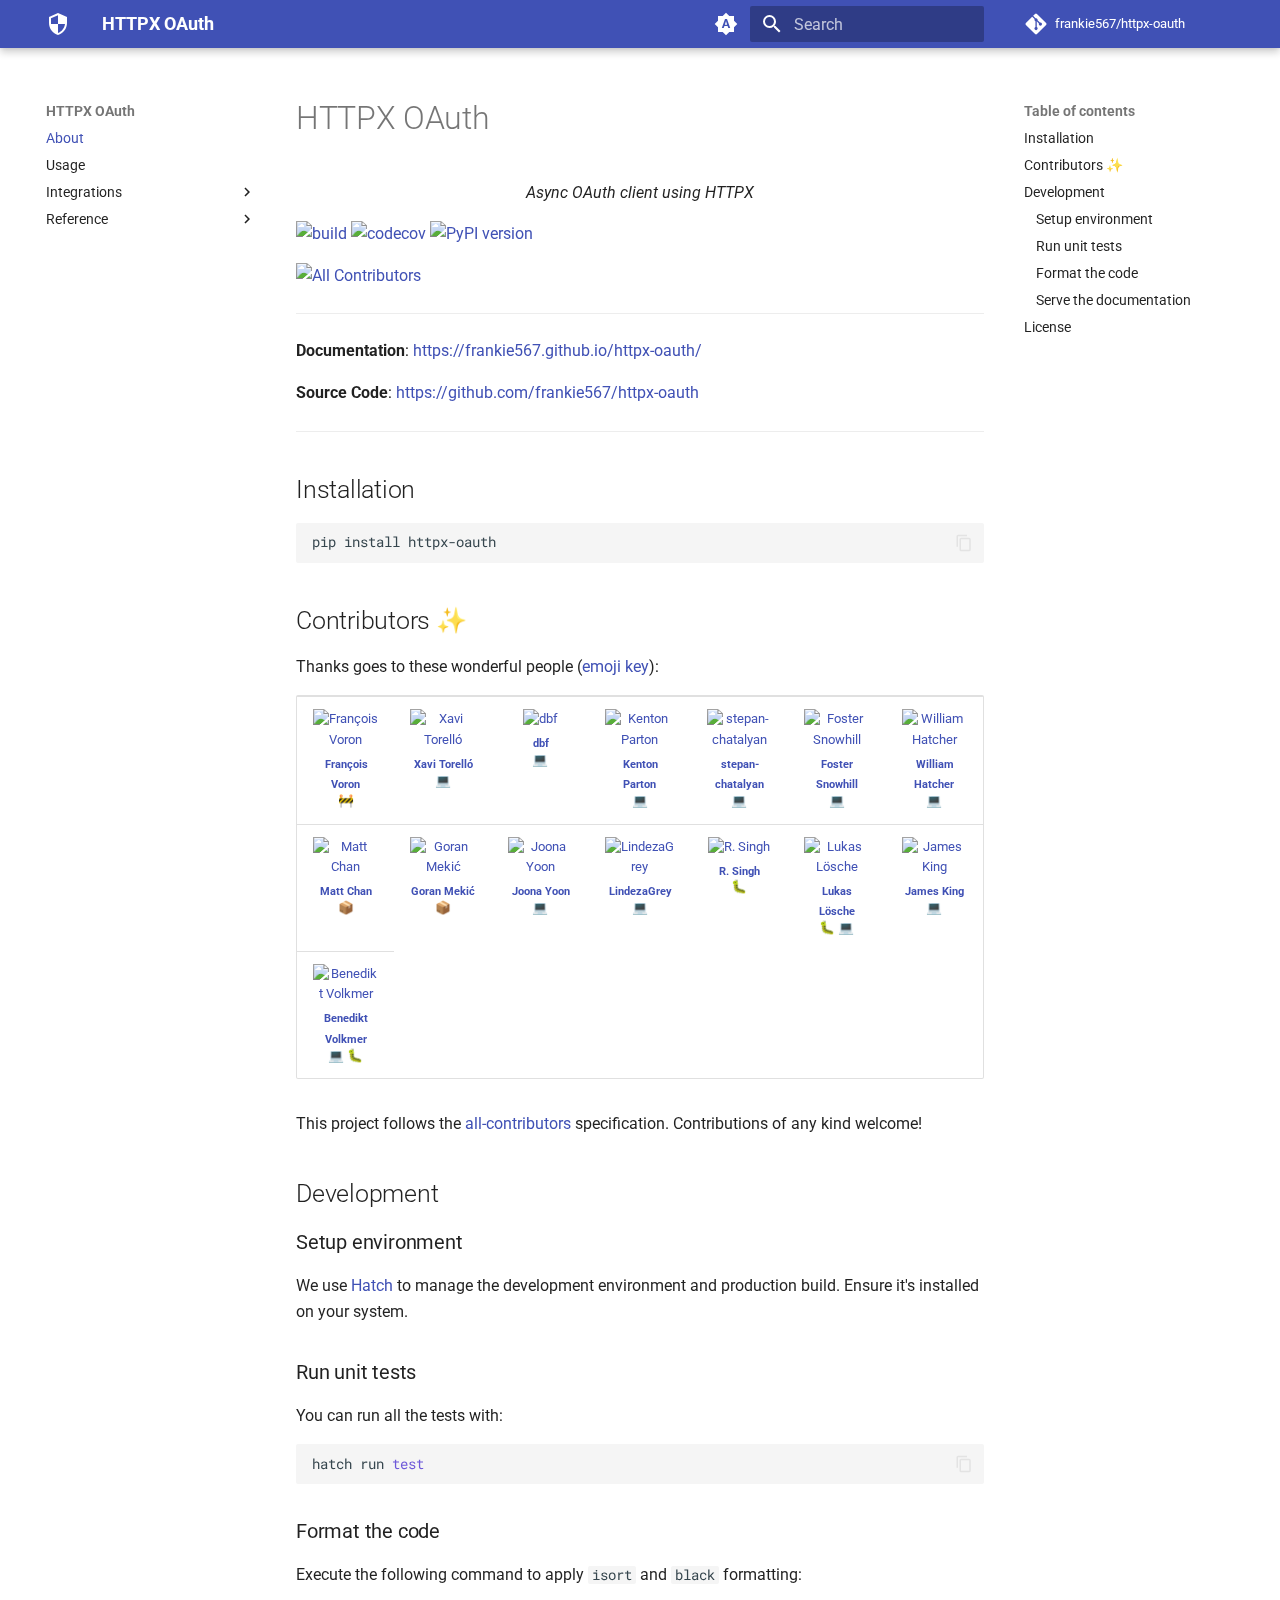
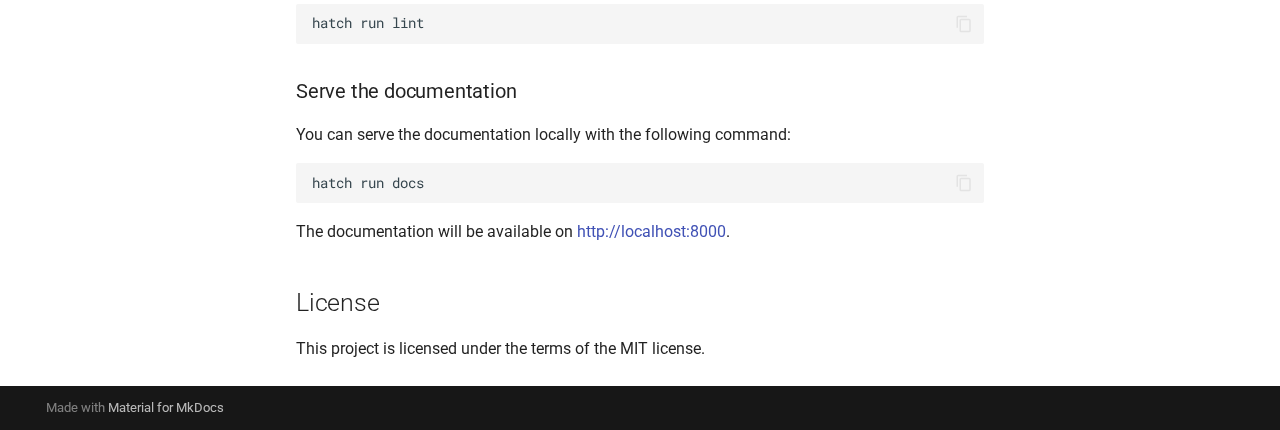
==== commit 792702a9: "Automated deployment: Sat Mar 15 10:28:31 UTC 2025 003d13e833f412bc849ced7ed0890d4a4647ff84" ====
--- a/index.html
+++ b/index.html
@@ -16,7 +16,7 @@
       
       
       <link rel="icon" href="assets/images/favicon.png">
-      <meta name="generator" content="mkdocs-1.6.0, mkdocs-material-9.5.32">
+      <meta name="generator" content="mkdocs-1.6.1, mkdocs-material-9.6.8">
     
     
       
@@ -24,7 +24,7 @@
       
     
     
-      <link rel="stylesheet" href="assets/stylesheets/main.3cba04c6.min.css">
+      <link rel="stylesheet" href="assets/stylesheets/main.8608ea7d.min.css">
       
         
         <link rel="stylesheet" href="assets/stylesheets/palette.06af60db.min.css">
@@ -50,7 +50,7 @@
     
       <link rel="stylesheet" href="assets/stylesheets/extra.css">
     
-    <script>__md_scope=new URL(".",location),__md_hash=e=>[...e].reduce((e,_)=>(e<<5)-e+_.charCodeAt(0),0),__md_get=(e,_=localStorage,t=__md_scope)=>JSON.parse(_.getItem(t.pathname+"."+e)),__md_set=(e,_,t=localStorage,a=__md_scope)=>{try{t.setItem(a.pathname+"."+e,JSON.stringify(_))}catch(e){}}</script>
+    <script>__md_scope=new URL(".",location),__md_hash=e=>[...e].reduce(((e,_)=>(e<<5)-e+_.charCodeAt(0)),0),__md_get=(e,_=localStorage,t=__md_scope)=>JSON.parse(_.getItem(t.pathname+"."+e)),__md_set=(e,_,t=localStorage,a=__md_scope)=>{try{t.setItem(a.pathname+"."+e,JSON.stringify(_))}catch(e){}}</script>
     
       
 
@@ -95,12 +95,12 @@
     <a href="." title="HTTPX OAuth" class="md-header__button md-logo" aria-label="HTTPX OAuth" data-md-component="logo">
       
   
-  <svg xmlns="http://www.w3.org/2000/svg" viewBox="0 0 24 24"><path d="M12 12h7c-.53 4.11-3.28 7.78-7 8.92V12H5V6.3l7-3.11M12 1 3 5v6c0 5.55 3.84 10.73 9 12 5.16-1.27 9-6.45 9-12V5l-9-4Z"/></svg>
+  <svg xmlns="http://www.w3.org/2000/svg" viewBox="0 0 24 24"><path d="M12 12h7c-.53 4.11-3.28 7.78-7 8.92zH5V6.3l7-3.11M12 1 3 5v6c0 5.55 3.84 10.73 9 12 5.16-1.27 9-6.45 9-12V5z"/></svg>
 
     </a>
     <label class="md-header__button md-icon" for="__drawer">
       
-      <svg xmlns="http://www.w3.org/2000/svg" viewBox="0 0 24 24"><path d="M3 6h18v2H3V6m0 5h18v2H3v-2m0 5h18v2H3v-2Z"/></svg>
+      <svg xmlns="http://www.w3.org/2000/svg" viewBox="0 0 24 24"><path d="M3 6h18v2H3zm0 5h18v2H3zm0 5h18v2H3z"/></svg>
     </label>
     <div class="md-header__title" data-md-component="header-title">
       <div class="md-header__ellipsis">
@@ -128,7 +128,7 @@
     <input class="md-option" data-md-color-media="(prefers-color-scheme)" data-md-color-scheme="default" data-md-color-primary="indigo" data-md-color-accent="indigo"  aria-label="Switch to light mode"  type="radio" name="__palette" id="__palette_0">
     
       <label class="md-header__button md-icon" title="Switch to light mode" for="__palette_1" hidden>
-        <svg xmlns="http://www.w3.org/2000/svg" viewBox="0 0 24 24"><path d="m14.3 16-.7-2h-3.2l-.7 2H7.8L11 7h2l3.2 9h-1.9M20 8.69V4h-4.69L12 .69 8.69 4H4v4.69L.69 12 4 15.31V20h4.69L12 23.31 15.31 20H20v-4.69L23.31 12 20 8.69m-9.15 3.96h2.3L12 9l-1.15 3.65Z"/></svg>
+        <svg xmlns="http://www.w3.org/2000/svg" viewBox="0 0 24 24"><path d="m14.3 16-.7-2h-3.2l-.7 2H7.8L11 7h2l3.2 9zM20 8.69V4h-4.69L12 .69 8.69 4H4v4.69L.69 12 4 15.31V20h4.69L12 23.31 15.31 20H20v-4.69L23.31 12zm-9.15 3.96h2.3L12 9z"/></svg>
       </label>
     
   
@@ -138,7 +138,7 @@
     <input class="md-option" data-md-color-media="(prefers-color-scheme: light)" data-md-color-scheme="default" data-md-color-primary="blue-grey" data-md-color-accent="blue-grey"  aria-label="Switch to dark mode"  type="radio" name="__palette" id="__palette_1">
     
       <label class="md-header__button md-icon" title="Switch to dark mode" for="__palette_2" hidden>
-        <svg xmlns="http://www.w3.org/2000/svg" viewBox="0 0 24 24"><path d="M12 8a4 4 0 0 0-4 4 4 4 0 0 0 4 4 4 4 0 0 0 4-4 4 4 0 0 0-4-4m0 10a6 6 0 0 1-6-6 6 6 0 0 1 6-6 6 6 0 0 1 6 6 6 6 0 0 1-6 6m8-9.31V4h-4.69L12 .69 8.69 4H4v4.69L.69 12 4 15.31V20h4.69L12 23.31 15.31 20H20v-4.69L23.31 12 20 8.69Z"/></svg>
+        <svg xmlns="http://www.w3.org/2000/svg" viewBox="0 0 24 24"><path d="M12 8a4 4 0 0 0-4 4 4 4 0 0 0 4 4 4 4 0 0 0 4-4 4 4 0 0 0-4-4m0 10a6 6 0 0 1-6-6 6 6 0 0 1 6-6 6 6 0 0 1 6 6 6 6 0 0 1-6 6m8-9.31V4h-4.69L12 .69 8.69 4H4v4.69L.69 12 4 15.31V20h4.69L12 23.31 15.31 20H20v-4.69L23.31 12z"/></svg>
       </label>
     
   
@@ -148,7 +148,7 @@
     <input class="md-option" data-md-color-media="(prefers-color-scheme: dark)" data-md-color-scheme="slate" data-md-color-primary="blue-grey" data-md-color-accent="blue-grey"  aria-label="Switch to light mode"  type="radio" name="__palette" id="__palette_2">
     
       <label class="md-header__button md-icon" title="Switch to light mode" for="__palette_0" hidden>
-        <svg xmlns="http://www.w3.org/2000/svg" viewBox="0 0 24 24"><path d="M12 18c-.89 0-1.74-.2-2.5-.55C11.56 16.5 13 14.42 13 12c0-2.42-1.44-4.5-3.5-5.45C10.26 6.2 11.11 6 12 6a6 6 0 0 1 6 6 6 6 0 0 1-6 6m8-9.31V4h-4.69L12 .69 8.69 4H4v4.69L.69 12 4 15.31V20h4.69L12 23.31 15.31 20H20v-4.69L23.31 12 20 8.69Z"/></svg>
+        <svg xmlns="http://www.w3.org/2000/svg" viewBox="0 0 24 24"><path d="M12 18c-.89 0-1.74-.2-2.5-.55C11.56 16.5 13 14.42 13 12s-1.44-4.5-3.5-5.45C10.26 6.2 11.11 6 12 6a6 6 0 0 1 6 6 6 6 0 0 1-6 6m8-9.31V4h-4.69L12 .69 8.69 4H4v4.69L.69 12 4 15.31V20h4.69L12 23.31 15.31 20H20v-4.69L23.31 12z"/></svg>
       </label>
     
   
@@ -156,13 +156,13 @@
       
     
     
-      <script>var media,input,key,value,palette=__md_get("__palette");if(palette&&palette.color){"(prefers-color-scheme)"===palette.color.media&&(media=matchMedia("(prefers-color-scheme: light)"),input=document.querySelector(media.matches?"[data-md-color-media='(prefers-color-scheme: light)']":"[data-md-color-media='(prefers-color-scheme: dark)']"),palette.color.media=input.getAttribute("data-md-color-media"),palette.color.scheme=input.getAttribute("data-md-color-scheme"),palette.color.primary=input.getAttribute("data-md-color-primary"),palette.color.accent=input.getAttribute("data-md-color-accent"));for([key,value]of Object.entries(palette.color))document.body.setAttribute("data-md-color-"+key,value)}</script>
+      <script>var palette=__md_get("__palette");if(palette&&palette.color){if("(prefers-color-scheme)"===palette.color.media){var media=matchMedia("(prefers-color-scheme: light)"),input=document.querySelector(media.matches?"[data-md-color-media='(prefers-color-scheme: light)']":"[data-md-color-media='(prefers-color-scheme: dark)']");palette.color.media=input.getAttribute("data-md-color-media"),palette.color.scheme=input.getAttribute("data-md-color-scheme"),palette.color.primary=input.getAttribute("data-md-color-primary"),palette.color.accent=input.getAttribute("data-md-color-accent")}for(var[key,value]of Object.entries(palette.color))document.body.setAttribute("data-md-color-"+key,value)}</script>
     
     
     
       <label class="md-header__button md-icon" for="__search">
         
-        <svg xmlns="http://www.w3.org/2000/svg" viewBox="0 0 24 24"><path d="M9.5 3A6.5 6.5 0 0 1 16 9.5c0 1.61-.59 3.09-1.56 4.23l.27.27h.79l5 5-1.5 1.5-5-5v-.79l-.27-.27A6.516 6.516 0 0 1 9.5 16 6.5 6.5 0 0 1 3 9.5 6.5 6.5 0 0 1 9.5 3m0 2C7 5 5 7 5 9.5S7 14 9.5 14 14 12 14 9.5 12 5 9.5 5Z"/></svg>
+        <svg xmlns="http://www.w3.org/2000/svg" viewBox="0 0 24 24"><path d="M9.5 3A6.5 6.5 0 0 1 16 9.5c0 1.61-.59 3.09-1.56 4.23l.27.27h.79l5 5-1.5 1.5-5-5v-.79l-.27-.27A6.52 6.52 0 0 1 9.5 16 6.5 6.5 0 0 1 3 9.5 6.5 6.5 0 0 1 9.5 3m0 2C7 5 5 7 5 9.5S7 14 9.5 14 14 12 14 9.5 12 5 9.5 5"/></svg>
       </label>
       <div class="md-search" data-md-component="search" role="dialog">
   <label class="md-search__overlay" for="__search"></label>
@@ -171,15 +171,15 @@
       <input type="text" class="md-search__input" name="query" aria-label="Search" placeholder="Search" autocapitalize="off" autocorrect="off" autocomplete="off" spellcheck="false" data-md-component="search-query" required>
       <label class="md-search__icon md-icon" for="__search">
         
-        <svg xmlns="http://www.w3.org/2000/svg" viewBox="0 0 24 24"><path d="M9.5 3A6.5 6.5 0 0 1 16 9.5c0 1.61-.59 3.09-1.56 4.23l.27.27h.79l5 5-1.5 1.5-5-5v-.79l-.27-.27A6.516 6.516 0 0 1 9.5 16 6.5 6.5 0 0 1 3 9.5 6.5 6.5 0 0 1 9.5 3m0 2C7 5 5 7 5 9.5S7 14 9.5 14 14 12 14 9.5 12 5 9.5 5Z"/></svg>
-        
-        <svg xmlns="http://www.w3.org/2000/svg" viewBox="0 0 24 24"><path d="M20 11v2H8l5.5 5.5-1.42 1.42L4.16 12l7.92-7.92L13.5 5.5 8 11h12Z"/></svg>
+        <svg xmlns="http://www.w3.org/2000/svg" viewBox="0 0 24 24"><path d="M9.5 3A6.5 6.5 0 0 1 16 9.5c0 1.61-.59 3.09-1.56 4.23l.27.27h.79l5 5-1.5 1.5-5-5v-.79l-.27-.27A6.52 6.52 0 0 1 9.5 16 6.5 6.5 0 0 1 3 9.5 6.5 6.5 0 0 1 9.5 3m0 2C7 5 5 7 5 9.5S7 14 9.5 14 14 12 14 9.5 12 5 9.5 5"/></svg>
+        
+        <svg xmlns="http://www.w3.org/2000/svg" viewBox="0 0 24 24"><path d="M20 11v2H8l5.5 5.5-1.42 1.42L4.16 12l7.92-7.92L13.5 5.5 8 11z"/></svg>
       </label>
       <nav class="md-search__options" aria-label="Search">
         
         <button type="reset" class="md-search__icon md-icon" title="Clear" aria-label="Clear" tabindex="-1">
           
-          <svg xmlns="http://www.w3.org/2000/svg" viewBox="0 0 24 24"><path d="M19 6.41 17.59 5 12 10.59 6.41 5 5 6.41 10.59 12 5 17.59 6.41 19 12 13.41 17.59 19 19 17.59 13.41 12 19 6.41Z"/></svg>
+          <svg xmlns="http://www.w3.org/2000/svg" viewBox="0 0 24 24"><path d="M19 6.41 17.59 5 12 10.59 6.41 5 5 6.41 10.59 12 5 17.59 6.41 19 12 13.41 17.59 19 19 17.59 13.41 12z"/></svg>
         </button>
       </nav>
       
@@ -202,7 +202,7 @@
         <a href="https://github.com/frankie567/httpx-oauth" title="Go to repository" class="md-source" data-md-component="source">
   <div class="md-source__icon md-icon">
     
-    <svg xmlns="http://www.w3.org/2000/svg" viewBox="0 0 448 512"><!--! Font Awesome Free 6.6.0 by @fontawesome - https://fontawesome.com License - https://fontawesome.com/license/free (Icons: CC BY 4.0, Fonts: SIL OFL 1.1, Code: MIT License) Copyright 2024 Fonticons, Inc.--><path d="M439.55 236.05 244 40.45a28.87 28.87 0 0 0-40.81 0l-40.66 40.63 51.52 51.52c27.06-9.14 52.68 16.77 43.39 43.68l49.66 49.66c34.23-11.8 61.18 31 35.47 56.69-26.49 26.49-70.21-2.87-56-37.34L240.22 199v121.85c25.3 12.54 22.26 41.85 9.08 55a34.34 34.34 0 0 1-48.55 0c-17.57-17.6-11.07-46.91 11.25-56v-123c-20.8-8.51-24.6-30.74-18.64-45L142.57 101 8.45 235.14a28.86 28.86 0 0 0 0 40.81l195.61 195.6a28.86 28.86 0 0 0 40.8 0l194.69-194.69a28.86 28.86 0 0 0 0-40.81z"/></svg>
+    <svg xmlns="http://www.w3.org/2000/svg" viewBox="0 0 448 512"><!--! Font Awesome Free 6.7.2 by @fontawesome - https://fontawesome.com License - https://fontawesome.com/license/free (Icons: CC BY 4.0, Fonts: SIL OFL 1.1, Code: MIT License) Copyright 2024 Fonticons, Inc.--><path d="M439.55 236.05 244 40.45a28.87 28.87 0 0 0-40.81 0l-40.66 40.63 51.52 51.52c27.06-9.14 52.68 16.77 43.39 43.68l49.66 49.66c34.23-11.8 61.18 31 35.47 56.69-26.49 26.49-70.21-2.87-56-37.34L240.22 199v121.85c25.3 12.54 22.26 41.85 9.08 55a34.34 34.34 0 0 1-48.55 0c-17.57-17.6-11.07-46.91 11.25-56v-123c-20.8-8.51-24.6-30.74-18.64-45L142.57 101 8.45 235.14a28.86 28.86 0 0 0 0 40.81l195.61 195.6a28.86 28.86 0 0 0 40.8 0l194.69-194.69a28.86 28.86 0 0 0 0-40.81"/></svg>
   </div>
   <div class="md-source__repository">
     frankie567/httpx-oauth
@@ -238,7 +238,7 @@
     <a href="." title="HTTPX OAuth" class="md-nav__button md-logo" aria-label="HTTPX OAuth" data-md-component="logo">
       
   
-  <svg xmlns="http://www.w3.org/2000/svg" viewBox="0 0 24 24"><path d="M12 12h7c-.53 4.11-3.28 7.78-7 8.92V12H5V6.3l7-3.11M12 1 3 5v6c0 5.55 3.84 10.73 9 12 5.16-1.27 9-6.45 9-12V5l-9-4Z"/></svg>
+  <svg xmlns="http://www.w3.org/2000/svg" viewBox="0 0 24 24"><path d="M12 12h7c-.53 4.11-3.28 7.78-7 8.92zH5V6.3l7-3.11M12 1 3 5v6c0 5.55 3.84 10.73 9 12 5.16-1.27 9-6.45 9-12V5z"/></svg>
 
     </a>
     HTTPX OAuth
@@ -248,7 +248,7 @@
       <a href="https://github.com/frankie567/httpx-oauth" title="Go to repository" class="md-source" data-md-component="source">
   <div class="md-source__icon md-icon">
     
-    <svg xmlns="http://www.w3.org/2000/svg" viewBox="0 0 448 512"><!--! Font Awesome Free 6.6.0 by @fontawesome - https://fontawesome.com License - https://fontawesome.com/license/free (Icons: CC BY 4.0, Fonts: SIL OFL 1.1, Code: MIT License) Copyright 2024 Fonticons, Inc.--><path d="M439.55 236.05 244 40.45a28.87 28.87 0 0 0-40.81 0l-40.66 40.63 51.52 51.52c27.06-9.14 52.68 16.77 43.39 43.68l49.66 49.66c34.23-11.8 61.18 31 35.47 56.69-26.49 26.49-70.21-2.87-56-37.34L240.22 199v121.85c25.3 12.54 22.26 41.85 9.08 55a34.34 34.34 0 0 1-48.55 0c-17.57-17.6-11.07-46.91 11.25-56v-123c-20.8-8.51-24.6-30.74-18.64-45L142.57 101 8.45 235.14a28.86 28.86 0 0 0 0 40.81l195.61 195.6a28.86 28.86 0 0 0 40.8 0l194.69-194.69a28.86 28.86 0 0 0 0-40.81z"/></svg>
+    <svg xmlns="http://www.w3.org/2000/svg" viewBox="0 0 448 512"><!--! Font Awesome Free 6.7.2 by @fontawesome - https://fontawesome.com License - https://fontawesome.com/license/free (Icons: CC BY 4.0, Fonts: SIL OFL 1.1, Code: MIT License) Copyright 2024 Fonticons, Inc.--><path d="M439.55 236.05 244 40.45a28.87 28.87 0 0 0-40.81 0l-40.66 40.63 51.52 51.52c27.06-9.14 52.68 16.77 43.39 43.68l49.66 49.66c34.23-11.8 61.18 31 35.47 56.69-26.49 26.49-70.21-2.87-56-37.34L240.22 199v121.85c25.3 12.54 22.26 41.85 9.08 55a34.34 34.34 0 0 1-48.55 0c-17.57-17.6-11.07-46.91 11.25-56v-123c-20.8-8.51-24.6-30.74-18.64-45L142.57 101 8.45 235.14a28.86 28.86 0 0 0 0 40.81l195.61 195.6a28.86 28.86 0 0 0 40.8 0l194.69-194.69a28.86 28.86 0 0 0 0-40.81"/></svg>
   </div>
   <div class="md-source__repository">
     frankie567/httpx-oauth
@@ -279,6 +279,7 @@
   
   <span class="md-ellipsis">
     About
+    
   </span>
   
 
@@ -290,6 +291,7 @@
   
   <span class="md-ellipsis">
     About
+    
   </span>
   
 
@@ -408,6 +410,7 @@
   
   <span class="md-ellipsis">
     Usage
+    
   </span>
   
 
@@ -438,6 +441,7 @@
   
   <span class="md-ellipsis">
     Integrations
+    
   </span>
   
 
@@ -463,6 +467,7 @@
   
   <span class="md-ellipsis">
     FastAPI
+    
   </span>
   
 
@@ -501,6 +506,7 @@
   
   <span class="md-ellipsis">
     Reference
+    
   </span>
   
 
@@ -526,6 +532,7 @@
   
   <span class="md-ellipsis">
     httpx_oauth.clients
+    
   </span>
   
 
@@ -547,6 +554,7 @@
   
   <span class="md-ellipsis">
     httpx_oauth.oauth2
+    
   </span>
   
 
@@ -568,6 +576,7 @@
   
   <span class="md-ellipsis">
     httpx_oauth.integrations.fastapi
+    
   </span>
   
 
@@ -589,6 +598,7 @@
   
   <span class="md-ellipsis">
     httpx_oauth.exceptions
+    
   </span>
   
 
@@ -724,6 +734,7 @@
                   
 
 
+
 <h1 id="httpx-oauth">HTTPX OAuth<a class="headerlink" href="#httpx-oauth" title="Permanent link">&para;</a></h1>
 <p align="center">
     <em>Async OAuth client using HTTPX</em>
@@ -733,17 +744,9 @@
 <a href="https://codecov.io/gh/frankie567/httpx-oauth"><img alt="codecov" src="https://codecov.io/gh/frankie567/httpx-oauth/branch/master/graph/badge.svg" /></a>
 <a href="https://badge.fury.io/py/httpx-oauth"><img alt="PyPI version" src="https://badge.fury.io/py/httpx-oauth.svg" /></a></p>
 <!-- ALL-CONTRIBUTORS-BADGE:START - Do not remove or modify this section -->
+
 <p><a href="#contributors-"><img alt="All Contributors" src="https://img.shields.io/badge/all_contributors-15-orange.svg?style=flat-square" /></a></p>
 <!-- ALL-CONTRIBUTORS-BADGE:END -->
-
-<p align="center">
-<a href="https://polar.sh/frankie567">
-<picture>
-  <source media="(prefers-color-scheme: dark)" srcset="https://polar.sh/embed/subscribe.svg?org=frankie567&darkmode=1">
-  <img alt="Subscribe" src="https://polar.sh/embed/subscribe.svg?org=frankie567">
-</picture>
-</a>
-</p>
 
 <hr />
 <p><strong>Documentation</strong>: <a href="https://frankie567.github.io/httpx-oauth/" target="_blank">https://frankie567.github.io/httpx-oauth/</a></p>
@@ -853,10 +856,10 @@
     </div>
     
     
-    <script id="__config" type="application/json">{"base": ".", "features": ["content.code.copy"], "search": "assets/javascripts/workers/search.b8dbb3d2.min.js", "translations": {"clipboard.copied": "Copied to clipboard", "clipboard.copy": "Copy to clipboard", "search.result.more.one": "1 more on this page", "search.result.more.other": "# more on this page", "search.result.none": "No matching documents", "search.result.one": "1 matching document", "search.result.other": "# matching documents", "search.result.placeholder": "Type to start searching", "search.result.term.missing": "Missing", "select.version": "Select version"}}</script>
-    
-    
-      <script src="assets/javascripts/bundle.471ce7a9.min.js"></script>
+    <script id="__config" type="application/json">{"base": ".", "features": ["content.code.copy"], "search": "assets/javascripts/workers/search.f8cc74c7.min.js", "translations": {"clipboard.copied": "Copied to clipboard", "clipboard.copy": "Copy to clipboard", "search.result.more.one": "1 more on this page", "search.result.more.other": "# more on this page", "search.result.none": "No matching documents", "search.result.one": "1 matching document", "search.result.other": "# matching documents", "search.result.placeholder": "Type to start searching", "search.result.term.missing": "Missing", "select.version": "Select version"}}</script>
+    
+    
+      <script src="assets/javascripts/bundle.c8b220af.min.js"></script>
       
     
   </body>
--- a/assets/stylesheets/main.8608ea7d.min.css
+++ b/assets/stylesheets/main.8608ea7d.min.css
@@ -0,0 +1 @@
+@charset "UTF-8";html{-webkit-text-size-adjust:none;-moz-text-size-adjust:none;text-size-adjust:none;box-sizing:border-box}*,:after,:before{box-sizing:inherit}@media (prefers-reduced-motion){*,:after,:before{transition:none!important}}body{margin:0}a,button,input,label{-webkit-tap-highlight-color:transparent}a{color:inherit;text-decoration:none}hr{border:0;box-sizing:initial;display:block;height:.05rem;overflow:visible;padding:0}small{font-size:80%}sub,sup{line-height:1em}img{border-style:none}table{border-collapse:initial;border-spacing:0}td,th{font-weight:400;vertical-align:top}button{background:#0000;border:0;font-family:inherit;font-size:inherit;margin:0;padding:0}input{border:0;outline:none}:root{--md-primary-fg-color:#4051b5;--md-primary-fg-color--light:#5d6cc0;--md-primary-fg-color--dark:#303fa1;--md-primary-bg-color:#fff;--md-primary-bg-color--light:#ffffffb3;--md-accent-fg-color:#526cfe;--md-accent-fg-color--transparent:#526cfe1a;--md-accent-bg-color:#fff;--md-accent-bg-color--light:#ffffffb3}[data-md-color-scheme=default]{color-scheme:light}[data-md-color-scheme=default] img[src$="#gh-dark-mode-only"],[data-md-color-scheme=default] img[src$="#only-dark"]{display:none}:root,[data-md-color-scheme=default]{--md-hue:225deg;--md-default-fg-color:#000000de;--md-default-fg-color--light:#0000008a;--md-default-fg-color--lighter:#00000052;--md-default-fg-color--lightest:#00000012;--md-default-bg-color:#fff;--md-default-bg-color--light:#ffffffb3;--md-default-bg-color--lighter:#ffffff4d;--md-default-bg-color--lightest:#ffffff1f;--md-code-fg-color:#36464e;--md-code-bg-color:#f5f5f5;--md-code-hl-color:#4287ff;--md-code-hl-color--light:#4287ff1a;--md-code-hl-number-color:#d52a2a;--md-code-hl-special-color:#db1457;--md-code-hl-function-color:#a846b9;--md-code-hl-constant-color:#6e59d9;--md-code-hl-keyword-color:#3f6ec6;--md-code-hl-string-color:#1c7d4d;--md-code-hl-name-color:var(--md-code-fg-color);--md-code-hl-operator-color:var(--md-default-fg-color--light);--md-code-hl-punctuation-color:var(--md-default-fg-color--light);--md-code-hl-comment-color:var(--md-default-fg-color--light);--md-code-hl-generic-color:var(--md-default-fg-color--light);--md-code-hl-variable-color:var(--md-default-fg-color--light);--md-typeset-color:var(--md-default-fg-color);--md-typeset-a-color:var(--md-primary-fg-color);--md-typeset-del-color:#f5503d26;--md-typeset-ins-color:#0bd57026;--md-typeset-kbd-color:#fafafa;--md-typeset-kbd-accent-color:#fff;--md-typeset-kbd-border-color:#b8b8b8;--md-typeset-mark-color:#ffff0080;--md-typeset-table-color:#0000001f;--md-typeset-table-color--light:rgba(0,0,0,.035);--md-admonition-fg-color:var(--md-default-fg-color);--md-admonition-bg-color:var(--md-default-bg-color);--md-warning-fg-color:#000000de;--md-warning-bg-color:#ff9;--md-footer-fg-color:#fff;--md-footer-fg-color--light:#ffffffb3;--md-footer-fg-color--lighter:#ffffff73;--md-footer-bg-color:#000000de;--md-footer-bg-color--dark:#00000052;--md-shadow-z1:0 0.2rem 0.5rem #0000000d,0 0 0.05rem #0000001a;--md-shadow-z2:0 0.2rem 0.5rem #0000001a,0 0 0.05rem #00000040;--md-shadow-z3:0 0.2rem 0.5rem #0003,0 0 0.05rem #00000059}.md-icon svg{fill:currentcolor;display:block;height:1.2rem;width:1.2rem}body{-webkit-font-smoothing:antialiased;-moz-osx-font-smoothing:grayscale;--md-text-font-family:var(--md-text-font,_),-apple-system,BlinkMacSystemFont,Helvetica,Arial,sans-serif;--md-code-font-family:var(--md-code-font,_),SFMono-Regular,Consolas,Menlo,monospace}aside,body,input{font-feature-settings:"kern","liga";color:var(--md-typeset-color);font-family:var(--md-text-font-family)}code,kbd,pre{font-feature-settings:"kern";font-family:var(--md-code-font-family)}:root{--md-typeset-table-sort-icon:url('data:image/svg+xml;charset=utf-8,<svg xmlns="http://www.w3.org/2000/svg" viewBox="0 0 24 24"><path d="m18 21-4-4h3V7h-3l4-4 4 4h-3v10h3M2 19v-2h10v2M2 13v-2h7v2M2 7V5h4v2z"/></svg>');--md-typeset-table-sort-icon--asc:url('data:image/svg+xml;charset=utf-8,<svg xmlns="http://www.w3.org/2000/svg" viewBox="0 0 24 24"><path d="M19 17h3l-4 4-4-4h3V3h2M2 17h10v2H2M6 5v2H2V5m0 6h7v2H2z"/></svg>');--md-typeset-table-sort-icon--desc:url('data:image/svg+xml;charset=utf-8,<svg xmlns="http://www.w3.org/2000/svg" viewBox="0 0 24 24"><path d="M19 7h3l-4-4-4 4h3v14h2M2 17h10v2H2M6 5v2H2V5m0 6h7v2H2z"/></svg>')}.md-typeset{-webkit-print-color-adjust:exact;color-adjust:exact;font-size:.8rem;line-height:1.6;overflow-wrap:break-word}@media print{.md-typeset{font-size:.68rem}}.md-typeset blockquote,.md-typeset dl,.md-typeset figure,.md-typeset ol,.md-typeset pre,.md-typeset ul{margin-bottom:1em;margin-top:1em}.md-typeset h1{color:var(--md-default-fg-color--light);font-size:2em;line-height:1.3;margin:0 0 1.25em}.md-typeset h1,.md-typeset h2{font-weight:300;letter-spacing:-.01em}.md-typeset h2{font-size:1.5625em;line-height:1.4;margin:1.6em 0 .64em}.md-typeset h3{font-size:1.25em;font-weight:400;letter-spacing:-.01em;line-height:1.5;margin:1.6em 0 .8em}.md-typeset h2+h3{margin-top:.8em}.md-typeset h4{font-weight:700;letter-spacing:-.01em;margin:1em 0}.md-typeset h5,.md-typeset h6{color:var(--md-default-fg-color--light);font-size:.8em;font-weight:700;letter-spacing:-.01em;margin:1.25em 0}.md-typeset h5{text-transform:uppercase}.md-typeset h5 code{text-transform:none}.md-typeset hr{border-bottom:.05rem solid var(--md-default-fg-color--lightest);display:flow-root;margin:1.5em 0}.md-typeset a{color:var(--md-typeset-a-color);word-break:break-word}.md-typeset a,.md-typeset a:before{transition:color 125ms}.md-typeset a:focus,.md-typeset a:hover{color:var(--md-accent-fg-color)}.md-typeset a:focus code,.md-typeset a:hover code{background-color:var(--md-accent-fg-color--transparent)}.md-typeset a code{color:currentcolor;transition:background-color 125ms}.md-typeset a.focus-visible{outline-color:var(--md-accent-fg-color);outline-offset:.2rem}.md-typeset code,.md-typeset kbd,.md-typeset pre{color:var(--md-code-fg-color);direction:ltr;font-variant-ligatures:none}@media print{.md-typeset code,.md-typeset kbd,.md-typeset pre{white-space:pre-wrap}}.md-typeset code{background-color:var(--md-code-bg-color);border-radius:.1rem;-webkit-box-decoration-break:clone;box-decoration-break:clone;font-size:.85em;padding:0 .2941176471em;word-break:break-word}.md-typeset code:not(.focus-visible){-webkit-tap-highlight-color:transparent;outline:none}.md-typeset pre{display:flow-root;line-height:1.4;position:relative}.md-typeset pre>code{-webkit-box-decoration-break:slice;box-decoration-break:slice;box-shadow:none;display:block;margin:0;outline-color:var(--md-accent-fg-color);overflow:auto;padding:.7720588235em 1.1764705882em;scrollbar-color:var(--md-default-fg-color--lighter) #0000;scrollbar-width:thin;touch-action:auto;word-break:normal}.md-typeset pre>code:hover{scrollbar-color:var(--md-accent-fg-color) #0000}.md-typeset pre>code::-webkit-scrollbar{height:.2rem;width:.2rem}.md-typeset pre>code::-webkit-scrollbar-thumb{background-color:var(--md-default-fg-color--lighter)}.md-typeset pre>code::-webkit-scrollbar-thumb:hover{background-color:var(--md-accent-fg-color)}.md-typeset kbd{background-color:var(--md-typeset-kbd-color);border-radius:.1rem;box-shadow:0 .1rem 0 .05rem var(--md-typeset-kbd-border-color),0 .1rem 0 var(--md-typeset-kbd-border-color),0 -.1rem .2rem var(--md-typeset-kbd-accent-color) inset;color:var(--md-default-fg-color);display:inline-block;font-size:.75em;padding:0 .6666666667em;vertical-align:text-top;word-break:break-word}.md-typeset mark{background-color:var(--md-typeset-mark-color);-webkit-box-decoration-break:clone;box-decoration-break:clone;color:inherit;word-break:break-word}.md-typeset abbr{border-bottom:.05rem dotted var(--md-default-fg-color--light);cursor:help;text-decoration:none}.md-typeset small{opacity:.75}[dir=ltr] .md-typeset sub,[dir=ltr] .md-typeset sup{margin-left:.078125em}[dir=rtl] .md-typeset sub,[dir=rtl] .md-typeset sup{margin-right:.078125em}[dir=ltr] .md-typeset blockquote{padding-left:.6rem}[dir=rtl] .md-typeset blockquote{padding-right:.6rem}[dir=ltr] .md-typeset blockquote{border-left:.2rem solid var(--md-default-fg-color--lighter)}[dir=rtl] .md-typeset blockquote{border-right:.2rem solid var(--md-default-fg-color--lighter)}.md-typeset blockquote{color:var(--md-default-fg-color--light);margin-left:0;margin-right:0}.md-typeset ul{list-style-type:disc}.md-typeset ul[type]{list-style-type:revert-layer}[dir=ltr] .md-typeset ol,[dir=ltr] .md-typeset ul{margin-left:.625em}[dir=rtl] .md-typeset ol,[dir=rtl] .md-typeset ul{margin-right:.625em}.md-typeset ol,.md-typeset ul{padding:0}.md-typeset ol:not([hidden]),.md-typeset ul:not([hidden]){display:flow-root}.md-typeset ol ol,.md-typeset ul ol{list-style-type:lower-alpha}.md-typeset ol ol ol,.md-typeset ul ol ol{list-style-type:lower-roman}.md-typeset ol ol ol ol,.md-typeset ul ol ol ol{list-style-type:upper-alpha}.md-typeset ol ol ol ol ol,.md-typeset ul ol ol ol ol{list-style-type:upper-roman}.md-typeset ol[type],.md-typeset ul[type]{list-style-type:revert-layer}[dir=ltr] .md-typeset ol li,[dir=ltr] .md-typeset ul li{margin-left:1.25em}[dir=rtl] .md-typeset ol li,[dir=rtl] .md-typeset ul li{margin-right:1.25em}.md-typeset ol li,.md-typeset ul li{margin-bottom:.5em}.md-typeset ol li blockquote,.md-typeset ol li p,.md-typeset ul li blockquote,.md-typeset ul li p{margin:.5em 0}.md-typeset ol li:last-child,.md-typeset ul li:last-child{margin-bottom:0}[dir=ltr] .md-typeset ol li ol,[dir=ltr] .md-typeset ol li ul,[dir=ltr] .md-typeset ul li ol,[dir=ltr] .md-typeset ul li ul{margin-left:.625em}[dir=rtl] .md-typeset ol li ol,[dir=rtl] .md-typeset ol li ul,[dir=rtl] .md-typeset ul li ol,[dir=rtl] .md-typeset ul li ul{margin-right:.625em}.md-typeset ol li ol,.md-typeset ol li ul,.md-typeset ul li ol,.md-typeset ul li ul{margin-bottom:.5em;margin-top:.5em}[dir=ltr] .md-typeset dd{margin-left:1.875em}[dir=rtl] .md-typeset dd{margin-right:1.875em}.md-typeset dd{margin-bottom:1.5em;margin-top:1em}.md-typeset img,.md-typeset svg,.md-typeset video{height:auto;max-width:100%}.md-typeset img[align=left]{margin:1em 1em 1em 0}.md-typeset img[align=right]{margin:1em 0 1em 1em}.md-typeset img[align]:only-child{margin-top:0}.md-typeset figure{display:flow-root;margin:1em auto;max-width:100%;text-align:center;width:-moz-fit-content;width:fit-content}.md-typeset figure img{display:block;margin:0 auto}.md-typeset figcaption{font-style:italic;margin:1em auto;max-width:24rem}.md-typeset iframe{max-width:100%}.md-typeset table:not([class]){background-color:var(--md-default-bg-color);border:.05rem solid var(--md-typeset-table-color);border-radius:.1rem;display:inline-block;font-size:.64rem;max-width:100%;overflow:auto;touch-action:auto}@media print{.md-typeset table:not([class]){display:table}}.md-typeset table:not([class])+*{margin-top:1.5em}.md-typeset table:not([class]) td>:first-child,.md-typeset table:not([class]) th>:first-child{margin-top:0}.md-typeset table:not([class]) td>:last-child,.md-typeset table:not([class]) th>:last-child{margin-bottom:0}.md-typeset table:not([class]) td:not([align]),.md-typeset table:not([class]) th:not([align]){text-align:left}[dir=rtl] .md-typeset table:not([class]) td:not([align]),[dir=rtl] .md-typeset table:not([class]) th:not([align]){text-align:right}.md-typeset table:not([class]) th{font-weight:700;min-width:5rem;padding:.9375em 1.25em;vertical-align:top}.md-typeset table:not([class]) td{border-top:.05rem solid var(--md-typeset-table-color);padding:.9375em 1.25em;vertical-align:top}.md-typeset table:not([class]) tbody tr{transition:background-color 125ms}.md-typeset table:not([class]) tbody tr:hover{background-color:var(--md-typeset-table-color--light);box-shadow:0 .05rem 0 var(--md-default-bg-color) inset}.md-typeset table:not([class]) a{word-break:normal}.md-typeset table th[role=columnheader]{cursor:pointer}[dir=ltr] .md-typeset table th[role=columnheader]:after{margin-left:.5em}[dir=rtl] .md-typeset table th[role=columnheader]:after{margin-right:.5em}.md-typeset table th[role=columnheader]:after{content:"";display:inline-block;height:1.2em;-webkit-mask-image:var(--md-typeset-table-sort-icon);mask-image:var(--md-typeset-table-sort-icon);-webkit-mask-repeat:no-repeat;mask-repeat:no-repeat;-webkit-mask-size:contain;mask-size:contain;transition:background-color 125ms;vertical-align:text-bottom;width:1.2em}.md-typeset table th[role=columnheader]:hover:after{background-color:var(--md-default-fg-color--lighter)}.md-typeset table th[role=columnheader][aria-sort=ascending]:after{background-color:var(--md-default-fg-color--light);-webkit-mask-image:var(--md-typeset-table-sort-icon--asc);mask-image:var(--md-typeset-table-sort-icon--asc)}.md-typeset table th[role=columnheader][aria-sort=descending]:after{background-color:var(--md-default-fg-color--light);-webkit-mask-image:var(--md-typeset-table-sort-icon--desc);mask-image:var(--md-typeset-table-sort-icon--desc)}.md-typeset__scrollwrap{margin:1em -.8rem;overflow-x:auto;touch-action:auto}.md-typeset__table{display:inline-block;margin-bottom:.5em;padding:0 .8rem}@media print{.md-typeset__table{display:block}}html .md-typeset__table table{display:table;margin:0;overflow:hidden;width:100%}@media screen and (max-width:44.984375em){.md-content__inner>pre{margin:1em -.8rem}.md-content__inner>pre code{border-radius:0}}.md-typeset .md-author{border-radius:100%;display:block;flex-shrink:0;height:1.6rem;overflow:hidden;position:relative;transition:color 125ms,transform 125ms;width:1.6rem}.md-typeset .md-author img{display:block}.md-typeset .md-author--more{background:var(--md-default-fg-color--lightest);color:var(--md-default-fg-color--lighter);font-size:.6rem;font-weight:700;line-height:1.6rem;text-align:center}.md-typeset .md-author--long{height:2.4rem;width:2.4rem}.md-typeset a.md-author{transform:scale(1)}.md-typeset a.md-author img{border-radius:100%;filter:grayscale(100%) opacity(75%);transition:filter 125ms}.md-typeset a.md-author:focus,.md-typeset a.md-author:hover{transform:scale(1.1);z-index:1}.md-typeset a.md-author:focus img,.md-typeset a.md-author:hover img{filter:grayscale(0)}.md-banner{background-color:var(--md-footer-bg-color);color:var(--md-footer-fg-color);overflow:auto}@media print{.md-banner{display:none}}.md-banner--warning{background-color:var(--md-warning-bg-color);color:var(--md-warning-fg-color)}.md-banner__inner{font-size:.7rem;margin:.6rem auto;padding:0 .8rem}[dir=ltr] .md-banner__button{float:right}[dir=rtl] .md-banner__button{float:left}.md-banner__button{color:inherit;cursor:pointer;transition:opacity .25s}.no-js .md-banner__button{display:none}.md-banner__button:hover{opacity:.7}html{font-size:125%;height:100%;overflow-x:hidden}@media screen and (min-width:100em){html{font-size:137.5%}}@media screen and (min-width:125em){html{font-size:150%}}body{background-color:var(--md-default-bg-color);display:flex;flex-direction:column;font-size:.5rem;min-height:100%;position:relative;width:100%}@media print{body{display:block}}@media screen and (max-width:59.984375em){body[data-md-scrolllock]{position:fixed}}.md-grid{margin-left:auto;margin-right:auto;max-width:61rem}.md-container{display:flex;flex-direction:column;flex-grow:1}@media print{.md-container{display:block}}.md-main{flex-grow:1}.md-main__inner{display:flex;height:100%;margin-top:1.5rem}.md-ellipsis{overflow:hidden;text-overflow:ellipsis}.md-toggle{display:none}.md-option{height:0;opacity:0;position:absolute;width:0}.md-option:checked+label:not([hidden]){display:block}.md-option.focus-visible+label{outline-color:var(--md-accent-fg-color);outline-style:auto}.md-skip{background-color:var(--md-default-fg-color);border-radius:.1rem;color:var(--md-default-bg-color);font-size:.64rem;margin:.5rem;opacity:0;outline-color:var(--md-accent-fg-color);padding:.3rem .5rem;position:fixed;transform:translateY(.4rem);z-index:-1}.md-skip:focus{opacity:1;transform:translateY(0);transition:transform .25s cubic-bezier(.4,0,.2,1),opacity 175ms 75ms;z-index:10}@page{margin:25mm}:root{--md-clipboard-icon:url('data:image/svg+xml;charset=utf-8,<svg xmlns="http://www.w3.org/2000/svg" viewBox="0 0 24 24"><path d="M19 21H8V7h11m0-2H8a2 2 0 0 0-2 2v14a2 2 0 0 0 2 2h11a2 2 0 0 0 2-2V7a2 2 0 0 0-2-2m-3-4H4a2 2 0 0 0-2 2v14h2V3h12z"/></svg>')}.md-clipboard{border-radius:.1rem;color:var(--md-default-fg-color--lightest);cursor:pointer;height:1.5em;outline-color:var(--md-accent-fg-color);outline-offset:.1rem;position:absolute;right:.5em;top:.5em;transition:color .25s;width:1.5em;z-index:1}@media print{.md-clipboard{display:none}}.md-clipboard:not(.focus-visible){-webkit-tap-highlight-color:transparent;outline:none}:hover>.md-clipboard{color:var(--md-default-fg-color--light)}.md-clipboard:focus,.md-clipboard:hover{color:var(--md-accent-fg-color)}.md-clipboard:after{background-color:currentcolor;content:"";display:block;height:1.125em;margin:0 auto;-webkit-mask-image:var(--md-clipboard-icon);mask-image:var(--md-clipboard-icon);-webkit-mask-position:center;mask-position:center;-webkit-mask-repeat:no-repeat;mask-repeat:no-repeat;-webkit-mask-size:contain;mask-size:contain;width:1.125em}.md-clipboard--inline{cursor:pointer}.md-clipboard--inline code{transition:color .25s,background-color .25s}.md-clipboard--inline:focus code,.md-clipboard--inline:hover code{background-color:var(--md-accent-fg-color--transparent);color:var(--md-accent-fg-color)}.md-typeset .md-code__content{display:grid}@keyframes consent{0%{opacity:0;transform:translateY(100%)}to{opacity:1;transform:translateY(0)}}@keyframes overlay{0%{opacity:0}to{opacity:1}}.md-consent__overlay{animation:overlay .25s both;-webkit-backdrop-filter:blur(.1rem);backdrop-filter:blur(.1rem);background-color:#0000008a;height:100%;opacity:1;position:fixed;top:0;width:100%;z-index:5}.md-consent__inner{animation:consent .5s cubic-bezier(.1,.7,.1,1) both;background-color:var(--md-default-bg-color);border:0;border-radius:.1rem;bottom:0;box-shadow:0 0 .2rem #0000001a,0 .2rem .4rem #0003;max-height:100%;overflow:auto;padding:0;position:fixed;width:100%;z-index:5}.md-consent__form{padding:.8rem}.md-consent__settings{display:none;margin:1em 0}input:checked+.md-consent__settings{display:block}.md-consent__controls{margin-bottom:.8rem}.md-typeset .md-consent__controls .md-button{display:inline}@media screen and (max-width:44.984375em){.md-typeset .md-consent__controls .md-button{display:block;margin-top:.4rem;text-align:center;width:100%}}.md-consent label{cursor:pointer}.md-content{flex-grow:1;min-width:0}.md-content__inner{margin:0 .8rem 1.2rem;padding-top:.6rem}@media screen and (min-width:76.25em){[dir=ltr] .md-sidebar--primary:not([hidden])~.md-content>.md-content__inner{margin-left:1.2rem}[dir=ltr] .md-sidebar--secondary:not([hidden])~.md-content>.md-content__inner,[dir=rtl] .md-sidebar--primary:not([hidden])~.md-content>.md-content__inner{margin-right:1.2rem}[dir=rtl] .md-sidebar--secondary:not([hidden])~.md-content>.md-content__inner{margin-left:1.2rem}}.md-content__inner:before{content:"";display:block;height:.4rem}.md-content__inner>:last-child{margin-bottom:0}[dir=ltr] .md-content__button{float:right}[dir=rtl] .md-content__button{float:left}[dir=ltr] .md-content__button{margin-left:.4rem}[dir=rtl] .md-content__button{margin-right:.4rem}.md-content__button{margin:.4rem 0;padding:0}@media print{.md-content__button{display:none}}.md-typeset .md-content__button{color:var(--md-default-fg-color--lighter)}.md-content__button svg{display:inline;vertical-align:top}[dir=rtl] .md-content__button svg{transform:scaleX(-1)}[dir=ltr] .md-dialog{right:.8rem}[dir=rtl] .md-dialog{left:.8rem}.md-dialog{background-color:var(--md-default-fg-color);border-radius:.1rem;bottom:.8rem;box-shadow:var(--md-shadow-z3);min-width:11.1rem;opacity:0;padding:.4rem .6rem;pointer-events:none;position:fixed;transform:translateY(100%);transition:transform 0ms .4s,opacity .4s;z-index:4}@media print{.md-dialog{display:none}}.md-dialog--active{opacity:1;pointer-events:auto;transform:translateY(0);transition:transform .4s cubic-bezier(.075,.85,.175,1),opacity .4s}.md-dialog__inner{color:var(--md-default-bg-color);font-size:.7rem}.md-feedback{margin:2em 0 1em;text-align:center}.md-feedback fieldset{border:none;margin:0;padding:0}.md-feedback__title{font-weight:700;margin:1em auto}.md-feedback__inner{position:relative}.md-feedback__list{display:flex;flex-wrap:wrap;place-content:baseline center;position:relative}.md-feedback__list:hover .md-icon:not(:disabled){color:var(--md-default-fg-color--lighter)}:disabled .md-feedback__list{min-height:1.8rem}.md-feedback__icon{color:var(--md-default-fg-color--light);cursor:pointer;flex-shrink:0;margin:0 .1rem;transition:color 125ms}.md-feedback__icon:not(:disabled).md-icon:hover{color:var(--md-accent-fg-color)}.md-feedback__icon:disabled{color:var(--md-default-fg-color--lightest);pointer-events:none}.md-feedback__note{opacity:0;position:relative;transform:translateY(.4rem);transition:transform .4s cubic-bezier(.1,.7,.1,1),opacity .15s}.md-feedback__note>*{margin:0 auto;max-width:16rem}:disabled .md-feedback__note{opacity:1;transform:translateY(0)}@media print{.md-feedback{display:none}}.md-footer{background-color:var(--md-footer-bg-color);color:var(--md-footer-fg-color)}@media print{.md-footer{display:none}}.md-footer__inner{justify-content:space-between;overflow:auto;padding:.2rem}.md-footer__inner:not([hidden]){display:flex}.md-footer__link{align-items:end;display:flex;flex-grow:0.01;margin-bottom:.4rem;margin-top:1rem;max-width:100%;outline-color:var(--md-accent-fg-color);overflow:hidden;transition:opacity .25s}.md-footer__link:focus,.md-footer__link:hover{opacity:.7}[dir=rtl] .md-footer__link svg{transform:scaleX(-1)}@media screen and (max-width:44.984375em){.md-footer__link--prev{flex-shrink:0}.md-footer__link--prev .md-footer__title{display:none}}[dir=ltr] .md-footer__link--next{margin-left:auto}[dir=rtl] .md-footer__link--next{margin-right:auto}.md-footer__link--next{text-align:right}[dir=rtl] .md-footer__link--next{text-align:left}.md-footer__title{flex-grow:1;font-size:.9rem;margin-bottom:.7rem;max-width:calc(100% - 2.4rem);padding:0 1rem;white-space:nowrap}.md-footer__button{margin:.2rem;padding:.4rem}.md-footer__direction{font-size:.64rem;opacity:.7}.md-footer-meta{background-color:var(--md-footer-bg-color--dark)}.md-footer-meta__inner{display:flex;flex-wrap:wrap;justify-content:space-between;padding:.2rem}html .md-footer-meta.md-typeset a{color:var(--md-footer-fg-color--light)}html .md-footer-meta.md-typeset a:focus,html .md-footer-meta.md-typeset a:hover{color:var(--md-footer-fg-color)}.md-copyright{color:var(--md-footer-fg-color--lighter);font-size:.64rem;margin:auto .6rem;padding:.4rem 0;width:100%}@media screen and (min-width:45em){.md-copyright{width:auto}}.md-copyright__highlight{color:var(--md-footer-fg-color--light)}.md-social{display:inline-flex;gap:.2rem;margin:0 .4rem;padding:.2rem 0 .6rem}@media screen and (min-width:45em){.md-social{padding:.6rem 0}}.md-social__link{display:inline-block;height:1.6rem;text-align:center;width:1.6rem}.md-social__link:before{line-height:1.9}.md-social__link svg{fill:currentcolor;max-height:.8rem;vertical-align:-25%}.md-typeset .md-button{border:.1rem solid;border-radius:.1rem;color:var(--md-primary-fg-color);cursor:pointer;display:inline-block;font-weight:700;padding:.625em 2em;transition:color 125ms,background-color 125ms,border-color 125ms}.md-typeset .md-button--primary{background-color:var(--md-primary-fg-color);border-color:var(--md-primary-fg-color);color:var(--md-primary-bg-color)}.md-typeset .md-button:focus,.md-typeset .md-button:hover{background-color:var(--md-accent-fg-color);border-color:var(--md-accent-fg-color);color:var(--md-accent-bg-color)}[dir=ltr] .md-typeset .md-input{border-top-left-radius:.1rem}[dir=ltr] .md-typeset .md-input,[dir=rtl] .md-typeset .md-input{border-top-right-radius:.1rem}[dir=rtl] .md-typeset .md-input{border-top-left-radius:.1rem}.md-typeset .md-input{border-bottom:.1rem solid var(--md-default-fg-color--lighter);box-shadow:var(--md-shadow-z1);font-size:.8rem;height:1.8rem;padding:0 .6rem;transition:border .25s,box-shadow .25s}.md-typeset .md-input:focus,.md-typeset .md-input:hover{border-bottom-color:var(--md-accent-fg-color);box-shadow:var(--md-shadow-z2)}.md-typeset .md-input--stretch{width:100%}.md-header{background-color:var(--md-primary-fg-color);box-shadow:0 0 .2rem #0000,0 .2rem .4rem #0000;color:var(--md-primary-bg-color);display:block;left:0;position:sticky;right:0;top:0;z-index:4}@media print{.md-header{display:none}}.md-header[hidden]{transform:translateY(-100%);transition:transform .25s cubic-bezier(.8,0,.6,1),box-shadow .25s}.md-header--shadow{box-shadow:0 0 .2rem #0000001a,0 .2rem .4rem #0003;transition:transform .25s cubic-bezier(.1,.7,.1,1),box-shadow .25s}.md-header__inner{align-items:center;display:flex;padding:0 .2rem}.md-header__button{color:currentcolor;cursor:pointer;margin:.2rem;outline-color:var(--md-accent-fg-color);padding:.4rem;position:relative;transition:opacity .25s;vertical-align:middle;z-index:1}.md-header__button:hover{opacity:.7}.md-header__button:not([hidden]){display:inline-block}.md-header__button:not(.focus-visible){-webkit-tap-highlight-color:transparent;outline:none}.md-header__button.md-logo{margin:.2rem;padding:.4rem}@media screen and (max-width:76.234375em){.md-header__button.md-logo{display:none}}.md-header__button.md-logo img,.md-header__button.md-logo svg{fill:currentcolor;display:block;height:1.2rem;width:auto}@media screen and (min-width:60em){.md-header__button[for=__search]{display:none}}.no-js .md-header__button[for=__search]{display:none}[dir=rtl] .md-header__button[for=__search] svg{transform:scaleX(-1)}@media screen and (min-width:76.25em){.md-header__button[for=__drawer]{display:none}}.md-header__topic{display:flex;max-width:100%;position:absolute;transition:transform .4s cubic-bezier(.1,.7,.1,1),opacity .15s;white-space:nowrap}.md-header__topic+.md-header__topic{opacity:0;pointer-events:none;transform:translateX(1.25rem);transition:transform .4s cubic-bezier(1,.7,.1,.1),opacity .15s;z-index:-1}[dir=rtl] .md-header__topic+.md-header__topic{transform:translateX(-1.25rem)}.md-header__topic:first-child{font-weight:700}[dir=ltr] .md-header__title{margin-left:1rem;margin-right:.4rem}[dir=rtl] .md-header__title{margin-left:.4rem;margin-right:1rem}.md-header__title{flex-grow:1;font-size:.9rem;height:2.4rem;line-height:2.4rem}.md-header__title--active .md-header__topic{opacity:0;pointer-events:none;transform:translateX(-1.25rem);transition:transform .4s cubic-bezier(1,.7,.1,.1),opacity .15s;z-index:-1}[dir=rtl] .md-header__title--active .md-header__topic{transform:translateX(1.25rem)}.md-header__title--active .md-header__topic+.md-header__topic{opacity:1;pointer-events:auto;transform:translateX(0);transition:transform .4s cubic-bezier(.1,.7,.1,1),opacity .15s;z-index:0}.md-header__title>.md-header__ellipsis{height:100%;position:relative;width:100%}.md-header__option{display:flex;flex-shrink:0;max-width:100%;transition:max-width 0ms .25s,opacity .25s .25s;white-space:nowrap}[data-md-toggle=search]:checked~.md-header .md-header__option{max-width:0;opacity:0;transition:max-width 0ms,opacity 0ms}.md-header__option>input{bottom:0}.md-header__source{display:none}@media screen and (min-width:60em){[dir=ltr] .md-header__source{margin-left:1rem}[dir=rtl] .md-header__source{margin-right:1rem}.md-header__source{display:block;max-width:11.7rem;width:11.7rem}}@media screen and (min-width:76.25em){[dir=ltr] .md-header__source{margin-left:1.4rem}[dir=rtl] .md-header__source{margin-right:1.4rem}}.md-meta{color:var(--md-default-fg-color--light);font-size:.7rem;line-height:1.3}.md-meta__list{display:inline-flex;flex-wrap:wrap;list-style:none;margin:0;padding:0}.md-meta__item:not(:last-child):after{content:"·";margin-left:.2rem;margin-right:.2rem}.md-meta__link{color:var(--md-typeset-a-color)}.md-meta__link:focus,.md-meta__link:hover{color:var(--md-accent-fg-color)}.md-draft{background-color:#ff1744;border-radius:.125em;color:#fff;display:inline-block;font-weight:700;padding-left:.5714285714em;padding-right:.5714285714em}:root{--md-nav-icon--prev:url('data:image/svg+xml;charset=utf-8,<svg xmlns="http://www.w3.org/2000/svg" viewBox="0 0 24 24"><path d="M20 11v2H8l5.5 5.5-1.42 1.42L4.16 12l7.92-7.92L13.5 5.5 8 11z"/></svg>');--md-nav-icon--next:url('data:image/svg+xml;charset=utf-8,<svg xmlns="http://www.w3.org/2000/svg" viewBox="0 0 24 24"><path d="M8.59 16.58 13.17 12 8.59 7.41 10 6l6 6-6 6z"/></svg>');--md-toc-icon:url('data:image/svg+xml;charset=utf-8,<svg xmlns="http://www.w3.org/2000/svg" viewBox="0 0 24 24"><path d="M3 9h14V7H3zm0 4h14v-2H3zm0 4h14v-2H3zm16 0h2v-2h-2zm0-10v2h2V7zm0 6h2v-2h-2z"/></svg>')}.md-nav{font-size:.7rem;line-height:1.3}.md-nav__title{color:var(--md-default-fg-color--light);display:block;font-weight:700;overflow:hidden;padding:0 .6rem;text-overflow:ellipsis}.md-nav__title .md-nav__button{display:none}.md-nav__title .md-nav__button img{height:100%;width:auto}.md-nav__title .md-nav__button.md-logo img,.md-nav__title .md-nav__button.md-logo svg{fill:currentcolor;display:block;height:2.4rem;max-width:100%;object-fit:contain;width:auto}.md-nav__list{list-style:none;margin:0;padding:0}.md-nav__link{align-items:flex-start;display:flex;gap:.4rem;margin-top:.625em;scroll-snap-align:start;transition:color 125ms}.md-nav__link--passed{color:var(--md-default-fg-color--light)}.md-nav__item .md-nav__link--active,.md-nav__item .md-nav__link--active code{color:var(--md-typeset-a-color)}.md-nav__link .md-ellipsis{position:relative}[dir=ltr] .md-nav__link .md-icon:last-child{margin-left:auto}[dir=rtl] .md-nav__link .md-icon:last-child{margin-right:auto}.md-nav__link svg{fill:currentcolor;flex-shrink:0;height:1.3em;position:relative}.md-nav__link[for]:focus,.md-nav__link[for]:hover,.md-nav__link[href]:focus,.md-nav__link[href]:hover{color:var(--md-accent-fg-color);cursor:pointer}.md-nav__link.focus-visible{outline-color:var(--md-accent-fg-color);outline-offset:.2rem}.md-nav--primary .md-nav__link[for=__toc]{display:none}.md-nav--primary .md-nav__link[for=__toc] .md-icon:after{background-color:currentcolor;display:block;height:100%;-webkit-mask-image:var(--md-toc-icon);mask-image:var(--md-toc-icon);width:100%}.md-nav--primary .md-nav__link[for=__toc]~.md-nav{display:none}.md-nav__container>.md-nav__link{margin-top:0}.md-nav__container>.md-nav__link:first-child{flex-grow:1;min-width:0}.md-nav__icon{flex-shrink:0}.md-nav__source{display:none}@media screen and (max-width:76.234375em){.md-nav--primary,.md-nav--primary .md-nav{background-color:var(--md-default-bg-color);display:flex;flex-direction:column;height:100%;left:0;position:absolute;right:0;top:0;z-index:1}.md-nav--primary .md-nav__item,.md-nav--primary .md-nav__title{font-size:.8rem;line-height:1.5}.md-nav--primary .md-nav__title{background-color:var(--md-default-fg-color--lightest);color:var(--md-default-fg-color--light);cursor:pointer;height:5.6rem;line-height:2.4rem;padding:3rem .8rem .2rem;position:relative;white-space:nowrap}[dir=ltr] .md-nav--primary .md-nav__title .md-nav__icon{left:.4rem}[dir=rtl] .md-nav--primary .md-nav__title .md-nav__icon{right:.4rem}.md-nav--primary .md-nav__title .md-nav__icon{display:block;height:1.2rem;margin:.2rem;position:absolute;top:.4rem;width:1.2rem}.md-nav--primary .md-nav__title .md-nav__icon:after{background-color:currentcolor;content:"";display:block;height:100%;-webkit-mask-image:var(--md-nav-icon--prev);mask-image:var(--md-nav-icon--prev);-webkit-mask-position:center;mask-position:center;-webkit-mask-repeat:no-repeat;mask-repeat:no-repeat;-webkit-mask-size:contain;mask-size:contain;width:100%}.md-nav--primary .md-nav__title~.md-nav__list{background-color:var(--md-default-bg-color);box-shadow:0 .05rem 0 var(--md-default-fg-color--lightest) inset;overflow-y:auto;scroll-snap-type:y mandatory;touch-action:pan-y}.md-nav--primary .md-nav__title~.md-nav__list>:first-child{border-top:0}.md-nav--primary .md-nav__title[for=__drawer]{background-color:var(--md-primary-fg-color);color:var(--md-primary-bg-color);font-weight:700}.md-nav--primary .md-nav__title .md-logo{display:block;left:.2rem;margin:.2rem;padding:.4rem;position:absolute;right:.2rem;top:.2rem}.md-nav--primary .md-nav__list{flex:1}.md-nav--primary .md-nav__item{border-top:.05rem solid var(--md-default-fg-color--lightest)}.md-nav--primary .md-nav__item--active>.md-nav__link{color:var(--md-typeset-a-color)}.md-nav--primary .md-nav__item--active>.md-nav__link:focus,.md-nav--primary .md-nav__item--active>.md-nav__link:hover{color:var(--md-accent-fg-color)}.md-nav--primary .md-nav__link{margin-top:0;padding:.6rem .8rem}.md-nav--primary .md-nav__link svg{margin-top:.1em}.md-nav--primary .md-nav__link>.md-nav__link{padding:0}[dir=ltr] .md-nav--primary .md-nav__link .md-nav__icon{margin-right:-.2rem}[dir=rtl] .md-nav--primary .md-nav__link .md-nav__icon{margin-left:-.2rem}.md-nav--primary .md-nav__link .md-nav__icon{font-size:1.2rem;height:1.2rem;width:1.2rem}.md-nav--primary .md-nav__link .md-nav__icon:after{background-color:currentcolor;content:"";display:block;height:100%;-webkit-mask-image:var(--md-nav-icon--next);mask-image:var(--md-nav-icon--next);-webkit-mask-position:center;mask-position:center;-webkit-mask-repeat:no-repeat;mask-repeat:no-repeat;-webkit-mask-size:contain;mask-size:contain;width:100%}[dir=rtl] .md-nav--primary .md-nav__icon:after{transform:scale(-1)}.md-nav--primary .md-nav--secondary .md-nav{background-color:initial;position:static}[dir=ltr] .md-nav--primary .md-nav--secondary .md-nav .md-nav__link{padding-left:1.4rem}[dir=rtl] .md-nav--primary .md-nav--secondary .md-nav .md-nav__link{padding-right:1.4rem}[dir=ltr] .md-nav--primary .md-nav--secondary .md-nav .md-nav .md-nav__link{padding-left:2rem}[dir=rtl] .md-nav--primary .md-nav--secondary .md-nav .md-nav .md-nav__link{padding-right:2rem}[dir=ltr] .md-nav--primary .md-nav--secondary .md-nav .md-nav .md-nav .md-nav__link{padding-left:2.6rem}[dir=rtl] .md-nav--primary .md-nav--secondary .md-nav .md-nav .md-nav .md-nav__link{padding-right:2.6rem}[dir=ltr] .md-nav--primary .md-nav--secondary .md-nav .md-nav .md-nav .md-nav .md-nav__link{padding-left:3.2rem}[dir=rtl] .md-nav--primary .md-nav--secondary .md-nav .md-nav .md-nav .md-nav .md-nav__link{padding-right:3.2rem}.md-nav--secondary{background-color:initial}.md-nav__toggle~.md-nav{display:flex;opacity:0;transform:translateX(100%);transition:transform .25s cubic-bezier(.8,0,.6,1),opacity 125ms 50ms}[dir=rtl] .md-nav__toggle~.md-nav{transform:translateX(-100%)}.md-nav__toggle:checked~.md-nav{opacity:1;transform:translateX(0);transition:transform .25s cubic-bezier(.4,0,.2,1),opacity 125ms 125ms}.md-nav__toggle:checked~.md-nav>.md-nav__list{-webkit-backface-visibility:hidden;backface-visibility:hidden}}@media screen and (max-width:59.984375em){.md-nav--primary .md-nav__link[for=__toc]{display:flex}.md-nav--primary .md-nav__link[for=__toc] .md-icon:after{content:""}.md-nav--primary .md-nav__link[for=__toc]+.md-nav__link{display:none}.md-nav--primary .md-nav__link[for=__toc]~.md-nav{display:flex}.md-nav__source{background-color:var(--md-primary-fg-color--dark);color:var(--md-primary-bg-color);display:block;padding:0 .2rem}}@media screen and (min-width:60em) and (max-width:76.234375em){.md-nav--integrated .md-nav__link[for=__toc]{display:flex}.md-nav--integrated .md-nav__link[for=__toc] .md-icon:after{content:""}.md-nav--integrated .md-nav__link[for=__toc]+.md-nav__link{display:none}.md-nav--integrated .md-nav__link[for=__toc]~.md-nav{display:flex}}@media screen and (min-width:60em){.md-nav{margin-bottom:-.4rem}.md-nav--secondary .md-nav__title{background:var(--md-default-bg-color);box-shadow:0 0 .4rem .4rem var(--md-default-bg-color);position:sticky;top:0;z-index:1}.md-nav--secondary .md-nav__title[for=__toc]{scroll-snap-align:start}.md-nav--secondary .md-nav__title .md-nav__icon{display:none}[dir=ltr] .md-nav--secondary .md-nav__list{padding-left:.6rem}[dir=rtl] .md-nav--secondary .md-nav__list{padding-right:.6rem}.md-nav--secondary .md-nav__list{padding-bottom:.4rem}[dir=ltr] .md-nav--secondary .md-nav__item>.md-nav__link{margin-right:.4rem}[dir=rtl] .md-nav--secondary .md-nav__item>.md-nav__link{margin-left:.4rem}}@media screen and (min-width:76.25em){.md-nav{margin-bottom:-.4rem;transition:max-height .25s cubic-bezier(.86,0,.07,1)}.md-nav--primary .md-nav__title{background:var(--md-default-bg-color);box-shadow:0 0 .4rem .4rem var(--md-default-bg-color);position:sticky;top:0;z-index:1}.md-nav--primary .md-nav__title[for=__drawer]{scroll-snap-align:start}.md-nav--primary .md-nav__title .md-nav__icon{display:none}[dir=ltr] .md-nav--primary .md-nav__list{padding-left:.6rem}[dir=rtl] .md-nav--primary .md-nav__list{padding-right:.6rem}.md-nav--primary .md-nav__list{padding-bottom:.4rem}[dir=ltr] .md-nav--primary .md-nav__item>.md-nav__link{margin-right:.4rem}[dir=rtl] .md-nav--primary .md-nav__item>.md-nav__link{margin-left:.4rem}.md-nav__toggle~.md-nav{display:grid;grid-template-rows:minmax(.4rem,0fr);opacity:0;transition:grid-template-rows .25s cubic-bezier(.86,0,.07,1),opacity .25s,visibility 0ms .25s;visibility:collapse}.md-nav__toggle~.md-nav>.md-nav__list{overflow:hidden}.md-nav__toggle.md-toggle--indeterminate~.md-nav,.md-nav__toggle:checked~.md-nav{grid-template-rows:minmax(.4rem,1fr);opacity:1;transition:grid-template-rows .25s cubic-bezier(.86,0,.07,1),opacity .15s .1s,visibility 0ms;visibility:visible}.md-nav__toggle.md-toggle--indeterminate~.md-nav{transition:none}.md-nav__item--nested>.md-nav>.md-nav__title{display:none}.md-nav__item--section{display:block;margin:1.25em 0}.md-nav__item--section:last-child{margin-bottom:0}.md-nav__item--section>.md-nav__link{font-weight:700}.md-nav__item--section>.md-nav__link[for]{color:var(--md-default-fg-color--light)}.md-nav__item--section>.md-nav__link:not(.md-nav__container){pointer-events:none}.md-nav__item--section>.md-nav__link .md-icon,.md-nav__item--section>.md-nav__link>[for]{display:none}[dir=ltr] .md-nav__item--section>.md-nav{margin-left:-.6rem}[dir=rtl] .md-nav__item--section>.md-nav{margin-right:-.6rem}.md-nav__item--section>.md-nav{display:block;opacity:1;visibility:visible}.md-nav__item--section>.md-nav>.md-nav__list>.md-nav__item{padding:0}.md-nav__icon{border-radius:100%;height:.9rem;transition:background-color .25s;width:.9rem}.md-nav__icon:hover{background-color:var(--md-accent-fg-color--transparent)}.md-nav__icon:after{background-color:currentcolor;border-radius:100%;content:"";display:inline-block;height:100%;-webkit-mask-image:var(--md-nav-icon--next);mask-image:var(--md-nav-icon--next);-webkit-mask-position:center;mask-position:center;-webkit-mask-repeat:no-repeat;mask-repeat:no-repeat;-webkit-mask-size:contain;mask-size:contain;transition:transform .25s;vertical-align:-.1rem;width:100%}[dir=rtl] .md-nav__icon:after{transform:rotate(180deg)}.md-nav__item--nested .md-nav__toggle:checked~.md-nav__link .md-nav__icon:after,.md-nav__item--nested .md-toggle--indeterminate~.md-nav__link .md-nav__icon:after{transform:rotate(90deg)}.md-nav--lifted>.md-nav__list>.md-nav__item,.md-nav--lifted>.md-nav__title{display:none}.md-nav--lifted>.md-nav__list>.md-nav__item--active{display:block}.md-nav--lifted>.md-nav__list>.md-nav__item--active>.md-nav__link{background:var(--md-default-bg-color);box-shadow:0 0 .4rem .4rem var(--md-default-bg-color);margin-top:0;position:sticky;top:0;z-index:1}.md-nav--lifted>.md-nav__list>.md-nav__item--active>.md-nav__link:not(.md-nav__container){pointer-events:none}.md-nav--lifted>.md-nav__list>.md-nav__item--active.md-nav__item--section{margin:0}[dir=ltr] .md-nav--lifted>.md-nav__list>.md-nav__item>.md-nav:not(.md-nav--secondary){margin-left:-.6rem}[dir=rtl] .md-nav--lifted>.md-nav__list>.md-nav__item>.md-nav:not(.md-nav--secondary){margin-right:-.6rem}.md-nav--lifted>.md-nav__list>.md-nav__item>[for]{color:var(--md-default-fg-color--light)}.md-nav--lifted .md-nav[data-md-level="1"]{grid-template-rows:minmax(.4rem,1fr);opacity:1;visibility:visible}[dir=ltr] .md-nav--integrated>.md-nav__list>.md-nav__item--active .md-nav--secondary{border-left:.05rem solid var(--md-primary-fg-color)}[dir=rtl] .md-nav--integrated>.md-nav__list>.md-nav__item--active .md-nav--secondary{border-right:.05rem solid var(--md-primary-fg-color)}.md-nav--integrated>.md-nav__list>.md-nav__item--active .md-nav--secondary{display:block;margin-bottom:1.25em;opacity:1;visibility:visible}.md-nav--integrated>.md-nav__list>.md-nav__item--active .md-nav--secondary>.md-nav__list{overflow:visible;padding-bottom:0}.md-nav--integrated>.md-nav__list>.md-nav__item--active .md-nav--secondary>.md-nav__title{display:none}}.md-pagination{font-size:.8rem;font-weight:700;gap:.4rem}.md-pagination,.md-pagination>*{align-items:center;display:flex;justify-content:center}.md-pagination>*{border-radius:.2rem;height:1.8rem;min-width:1.8rem;text-align:center}.md-pagination__current{background-color:var(--md-default-fg-color--lightest);color:var(--md-default-fg-color--light)}.md-pagination__link{transition:color 125ms,background-color 125ms}.md-pagination__link:focus,.md-pagination__link:hover{background-color:var(--md-accent-fg-color--transparent);color:var(--md-accent-fg-color)}.md-pagination__link:focus svg,.md-pagination__link:hover svg{color:var(--md-accent-fg-color)}.md-pagination__link.focus-visible{outline-color:var(--md-accent-fg-color);outline-offset:.2rem}.md-pagination__link svg{fill:currentcolor;color:var(--md-default-fg-color--lighter);display:block;max-height:100%;width:1.2rem}.md-post__back{border-bottom:.05rem solid var(--md-default-fg-color--lightest);margin-bottom:1.2rem;padding-bottom:1.2rem}@media screen and (max-width:76.234375em){.md-post__back{display:none}}[dir=rtl] .md-post__back svg{transform:scaleX(-1)}.md-post__authors{display:flex;flex-direction:column;gap:.6rem;margin:0 .6rem 1.2rem}.md-post .md-post__meta a{transition:color 125ms}.md-post .md-post__meta a:focus,.md-post .md-post__meta a:hover{color:var(--md-accent-fg-color)}.md-post__title{color:var(--md-default-fg-color--light);font-weight:700}.md-post--excerpt{margin-bottom:3.2rem}.md-post--excerpt .md-post__header{align-items:center;display:flex;gap:.6rem;min-height:1.6rem}.md-post--excerpt .md-post__authors{align-items:center;display:inline-flex;flex-direction:row;gap:.2rem;margin:0;min-height:2.4rem}[dir=ltr] .md-post--excerpt .md-post__meta .md-meta__list{margin-right:.4rem}[dir=rtl] .md-post--excerpt .md-post__meta .md-meta__list{margin-left:.4rem}.md-post--excerpt .md-post__content>:first-child{--md-scroll-margin:6rem;margin-top:0}.md-post>.md-nav--secondary{margin:1em 0}.md-profile{align-items:center;display:flex;font-size:.7rem;gap:.6rem;line-height:1.4;width:100%}.md-profile__description{flex-grow:1}.md-content--post{display:flex}@media screen and (max-width:76.234375em){.md-content--post{flex-flow:column-reverse}}.md-content--post>.md-content__inner{flex-grow:1;min-width:0}@media screen and (min-width:76.25em){[dir=ltr] .md-content--post>.md-content__inner{margin-left:1.2rem}[dir=rtl] .md-content--post>.md-content__inner{margin-right:1.2rem}}@media screen and (max-width:76.234375em){.md-sidebar.md-sidebar--post{padding:0;position:static;width:100%}.md-sidebar.md-sidebar--post .md-sidebar__scrollwrap{overflow:visible}.md-sidebar.md-sidebar--post .md-sidebar__inner{padding:0}.md-sidebar.md-sidebar--post .md-post__meta{margin-left:.6rem;margin-right:.6rem}.md-sidebar.md-sidebar--post .md-nav__item{border:none;display:inline}.md-sidebar.md-sidebar--post .md-nav__list{display:inline-flex;flex-wrap:wrap;gap:.6rem;padding-bottom:.6rem;padding-top:.6rem}.md-sidebar.md-sidebar--post .md-nav__link{padding:0}.md-sidebar.md-sidebar--post .md-nav{height:auto;margin-bottom:0;position:static}}:root{--md-progress-value:0;--md-progress-delay:400ms}.md-progress{background:var(--md-primary-bg-color);height:.075rem;opacity:min(clamp(0,var(--md-progress-value),1),clamp(0,100 - var(--md-progress-value),1));position:fixed;top:0;transform:scaleX(calc(var(--md-progress-value)*1%));transform-origin:left;transition:transform .5s cubic-bezier(.19,1,.22,1),opacity .25s var(--md-progress-delay);width:100%;z-index:4}:root{--md-search-result-icon:url('data:image/svg+xml;charset=utf-8,<svg xmlns="http://www.w3.org/2000/svg" viewBox="0 0 24 24"><path d="M14 2H6a2 2 0 0 0-2 2v16a2 2 0 0 0 2 2h7c-.41-.25-.8-.56-1.14-.9-.33-.33-.61-.7-.86-1.1H6V4h7v5h5v1.18c.71.16 1.39.43 2 .82V8zm6.31 16.9c1.33-2.11.69-4.9-1.4-6.22-2.11-1.33-4.91-.68-6.22 1.4-1.34 2.11-.69 4.89 1.4 6.22 1.46.93 3.32.93 4.79.02L22 23.39 23.39 22zm-3.81.1a2.5 2.5 0 0 1-2.5-2.5 2.5 2.5 0 0 1 2.5-2.5 2.5 2.5 0 0 1 2.5 2.5 2.5 2.5 0 0 1-2.5 2.5"/></svg>')}.md-search{position:relative}@media screen and (min-width:60em){.md-search{padding:.2rem 0}}.no-js .md-search{display:none}.md-search__overlay{opacity:0;z-index:1}@media screen and (max-width:59.984375em){[dir=ltr] .md-search__overlay{left:-2.2rem}[dir=rtl] .md-search__overlay{right:-2.2rem}.md-search__overlay{background-color:var(--md-default-bg-color);border-radius:1rem;height:2rem;overflow:hidden;pointer-events:none;position:absolute;top:-1rem;transform-origin:center;transition:transform .3s .1s,opacity .2s .2s;width:2rem}[data-md-toggle=search]:checked~.md-header .md-search__overlay{opacity:1;transition:transform .4s,opacity .1s}}@media screen and (min-width:60em){[dir=ltr] .md-search__overlay{left:0}[dir=rtl] .md-search__overlay{right:0}.md-search__overlay{background-color:#0000008a;cursor:pointer;height:0;position:fixed;top:0;transition:width 0ms .25s,height 0ms .25s,opacity .25s;width:0}[data-md-toggle=search]:checked~.md-header .md-search__overlay{height:200vh;opacity:1;transition:width 0ms,height 0ms,opacity .25s;width:100%}}@media screen and (max-width:29.984375em){[data-md-toggle=search]:checked~.md-header .md-search__overlay{transform:scale(45)}}@media screen and (min-width:30em) and (max-width:44.984375em){[data-md-toggle=search]:checked~.md-header .md-search__overlay{transform:scale(60)}}@media screen and (min-width:45em) and (max-width:59.984375em){[data-md-toggle=search]:checked~.md-header .md-search__overlay{transform:scale(75)}}.md-search__inner{-webkit-backface-visibility:hidden;backface-visibility:hidden}@media screen and (max-width:59.984375em){[dir=ltr] .md-search__inner{left:0}[dir=rtl] .md-search__inner{right:0}.md-search__inner{height:0;opacity:0;overflow:hidden;position:fixed;top:0;transform:translateX(5%);transition:width 0ms .3s,height 0ms .3s,transform .15s cubic-bezier(.4,0,.2,1) .15s,opacity .15s .15s;width:0;z-index:2}[dir=rtl] .md-search__inner{transform:translateX(-5%)}[data-md-toggle=search]:checked~.md-header .md-search__inner{height:100%;opacity:1;transform:translateX(0);transition:width 0ms 0ms,height 0ms 0ms,transform .15s cubic-bezier(.1,.7,.1,1) .15s,opacity .15s .15s;width:100%}}@media screen and (min-width:60em){[dir=ltr] .md-search__inner{float:right}[dir=rtl] .md-search__inner{float:left}.md-search__inner{padding:.1rem 0;position:relative;transition:width .25s cubic-bezier(.1,.7,.1,1);width:11.7rem}}@media screen and (min-width:60em) and (max-width:76.234375em){[data-md-toggle=search]:checked~.md-header .md-search__inner{width:23.4rem}}@media screen and (min-width:76.25em){[data-md-toggle=search]:checked~.md-header .md-search__inner{width:34.4rem}}.md-search__form{background-color:var(--md-default-bg-color);box-shadow:0 0 .6rem #0000;height:2.4rem;position:relative;transition:color .25s,background-color .25s;z-index:2}@media screen and (min-width:60em){.md-search__form{background-color:#00000042;border-radius:.1rem;height:1.8rem}.md-search__form:hover{background-color:#ffffff1f}}[data-md-toggle=search]:checked~.md-header .md-search__form{background-color:var(--md-default-bg-color);border-radius:.1rem .1rem 0 0;box-shadow:0 0 .6rem #00000012;color:var(--md-default-fg-color)}[dir=ltr] .md-search__input{padding-left:3.6rem;padding-right:2.2rem}[dir=rtl] .md-search__input{padding-left:2.2rem;padding-right:3.6rem}.md-search__input{background:#0000;font-size:.9rem;height:100%;position:relative;text-overflow:ellipsis;width:100%;z-index:2}.md-search__input::placeholder{transition:color .25s}.md-search__input::placeholder,.md-search__input~.md-search__icon{color:var(--md-default-fg-color--light)}.md-search__input::-ms-clear{display:none}@media screen and (max-width:59.984375em){.md-search__input{font-size:.9rem;height:2.4rem;width:100%}}@media screen and (min-width:60em){[dir=ltr] .md-search__input{padding-left:2.2rem}[dir=rtl] .md-search__input{padding-right:2.2rem}.md-search__input{color:inherit;font-size:.8rem}.md-search__input::placeholder{color:var(--md-primary-bg-color--light)}.md-search__input+.md-search__icon{color:var(--md-primary-bg-color)}[data-md-toggle=search]:checked~.md-header .md-search__input{text-overflow:clip}[data-md-toggle=search]:checked~.md-header .md-search__input+.md-search__icon{color:var(--md-default-fg-color--light)}[data-md-toggle=search]:checked~.md-header .md-search__input::placeholder{color:#0000}}.md-search__icon{cursor:pointer;display:inline-block;height:1.2rem;transition:color .25s,opacity .25s;width:1.2rem}.md-search__icon:hover{opacity:.7}[dir=ltr] .md-search__icon[for=__search]{left:.5rem}[dir=rtl] .md-search__icon[for=__search]{right:.5rem}.md-search__icon[for=__search]{position:absolute;top:.3rem;z-index:2}[dir=rtl] .md-search__icon[for=__search] svg{transform:scaleX(-1)}@media screen and (max-width:59.984375em){[dir=ltr] .md-search__icon[for=__search]{left:.8rem}[dir=rtl] .md-search__icon[for=__search]{right:.8rem}.md-search__icon[for=__search]{top:.6rem}.md-search__icon[for=__search] svg:first-child{display:none}}@media screen and (min-width:60em){.md-search__icon[for=__search]{pointer-events:none}.md-search__icon[for=__search] svg:last-child{display:none}}[dir=ltr] .md-search__options{right:.5rem}[dir=rtl] .md-search__options{left:.5rem}.md-search__options{pointer-events:none;position:absolute;top:.3rem;z-index:2}@media screen and (max-width:59.984375em){[dir=ltr] .md-search__options{right:.8rem}[dir=rtl] .md-search__options{left:.8rem}.md-search__options{top:.6rem}}[dir=ltr] .md-search__options>.md-icon{margin-left:.2rem}[dir=rtl] .md-search__options>.md-icon{margin-right:.2rem}.md-search__options>.md-icon{color:var(--md-default-fg-color--light);opacity:0;transform:scale(.75);transition:transform .15s cubic-bezier(.1,.7,.1,1),opacity .15s}.md-search__options>.md-icon:not(.focus-visible){-webkit-tap-highlight-color:transparent;outline:none}[data-md-toggle=search]:checked~.md-header .md-search__input:valid~.md-search__options>.md-icon{opacity:1;pointer-events:auto;transform:scale(1)}[data-md-toggle=search]:checked~.md-header .md-search__input:valid~.md-search__options>.md-icon:hover{opacity:.7}[dir=ltr] .md-search__suggest{padding-left:3.6rem;padding-right:2.2rem}[dir=rtl] .md-search__suggest{padding-left:2.2rem;padding-right:3.6rem}.md-search__suggest{align-items:center;color:var(--md-default-fg-color--lighter);display:flex;font-size:.9rem;height:100%;opacity:0;position:absolute;top:0;transition:opacity 50ms;white-space:nowrap;width:100%}@media screen and (min-width:60em){[dir=ltr] .md-search__suggest{padding-left:2.2rem}[dir=rtl] .md-search__suggest{padding-right:2.2rem}.md-search__suggest{font-size:.8rem}}[data-md-toggle=search]:checked~.md-header .md-search__suggest{opacity:1;transition:opacity .3s .1s}[dir=ltr] .md-search__output{border-bottom-left-radius:.1rem}[dir=ltr] .md-search__output,[dir=rtl] .md-search__output{border-bottom-right-radius:.1rem}[dir=rtl] .md-search__output{border-bottom-left-radius:.1rem}.md-search__output{overflow:hidden;position:absolute;width:100%;z-index:1}@media screen and (max-width:59.984375em){.md-search__output{bottom:0;top:2.4rem}}@media screen and (min-width:60em){.md-search__output{opacity:0;top:1.9rem;transition:opacity .4s}[data-md-toggle=search]:checked~.md-header .md-search__output{box-shadow:var(--md-shadow-z3);opacity:1}}.md-search__scrollwrap{-webkit-backface-visibility:hidden;backface-visibility:hidden;background-color:var(--md-default-bg-color);height:100%;overflow-y:auto;touch-action:pan-y}@media (-webkit-max-device-pixel-ratio:1),(max-resolution:1dppx){.md-search__scrollwrap{transform:translateZ(0)}}@media screen and (min-width:60em) and (max-width:76.234375em){.md-search__scrollwrap{width:23.4rem}}@media screen and (min-width:76.25em){.md-search__scrollwrap{width:34.4rem}}@media screen and (min-width:60em){.md-search__scrollwrap{max-height:0;scrollbar-color:var(--md-default-fg-color--lighter) #0000;scrollbar-width:thin}[data-md-toggle=search]:checked~.md-header .md-search__scrollwrap{max-height:75vh}.md-search__scrollwrap:hover{scrollbar-color:var(--md-accent-fg-color) #0000}.md-search__scrollwrap::-webkit-scrollbar{height:.2rem;width:.2rem}.md-search__scrollwrap::-webkit-scrollbar-thumb{background-color:var(--md-default-fg-color--lighter)}.md-search__scrollwrap::-webkit-scrollbar-thumb:hover{background-color:var(--md-accent-fg-color)}}.md-search-result{color:var(--md-default-fg-color);word-break:break-word}.md-search-result__meta{background-color:var(--md-default-fg-color--lightest);color:var(--md-default-fg-color--light);font-size:.64rem;line-height:1.8rem;padding:0 .8rem;scroll-snap-align:start}@media screen and (min-width:60em){[dir=ltr] .md-search-result__meta{padding-left:2.2rem}[dir=rtl] .md-search-result__meta{padding-right:2.2rem}}.md-search-result__list{list-style:none;margin:0;padding:0;-webkit-user-select:none;user-select:none}.md-search-result__item{box-shadow:0 -.05rem var(--md-default-fg-color--lightest)}.md-search-result__item:first-child{box-shadow:none}.md-search-result__link{display:block;outline:none;scroll-snap-align:start;transition:background-color .25s}.md-search-result__link:focus,.md-search-result__link:hover{background-color:var(--md-accent-fg-color--transparent)}.md-search-result__link:last-child p:last-child{margin-bottom:.6rem}.md-search-result__more>summary{cursor:pointer;display:block;outline:none;position:sticky;scroll-snap-align:start;top:0;z-index:1}.md-search-result__more>summary::marker{display:none}.md-search-result__more>summary::-webkit-details-marker{display:none}.md-search-result__more>summary>div{color:var(--md-typeset-a-color);font-size:.64rem;padding:.75em .8rem;transition:color .25s,background-color .25s}@media screen and (min-width:60em){[dir=ltr] .md-search-result__more>summary>div{padding-left:2.2rem}[dir=rtl] .md-search-result__more>summary>div{padding-right:2.2rem}}.md-search-result__more>summary:focus>div,.md-search-result__more>summary:hover>div{background-color:var(--md-accent-fg-color--transparent);color:var(--md-accent-fg-color)}.md-search-result__more[open]>summary{background-color:var(--md-default-bg-color)}.md-search-result__article{overflow:hidden;padding:0 .8rem;position:relative}@media screen and (min-width:60em){[dir=ltr] .md-search-result__article{padding-left:2.2rem}[dir=rtl] .md-search-result__article{padding-right:2.2rem}}[dir=ltr] .md-search-result__icon{left:0}[dir=rtl] .md-search-result__icon{right:0}.md-search-result__icon{color:var(--md-default-fg-color--light);height:1.2rem;margin:.5rem;position:absolute;width:1.2rem}@media screen and (max-width:59.984375em){.md-search-result__icon{display:none}}.md-search-result__icon:after{background-color:currentcolor;content:"";display:inline-block;height:100%;-webkit-mask-image:var(--md-search-result-icon);mask-image:var(--md-search-result-icon);-webkit-mask-position:center;mask-position:center;-webkit-mask-repeat:no-repeat;mask-repeat:no-repeat;-webkit-mask-size:contain;mask-size:contain;width:100%}[dir=rtl] .md-search-result__icon:after{transform:scaleX(-1)}.md-search-result .md-typeset{color:var(--md-default-fg-color--light);font-size:.64rem;line-height:1.6}.md-search-result .md-typeset h1{color:var(--md-default-fg-color);font-size:.8rem;font-weight:400;line-height:1.4;margin:.55rem 0}.md-search-result .md-typeset h1 mark{text-decoration:none}.md-search-result .md-typeset h2{color:var(--md-default-fg-color);font-size:.64rem;font-weight:700;line-height:1.6;margin:.5em 0}.md-search-result .md-typeset h2 mark{text-decoration:none}.md-search-result__terms{color:var(--md-default-fg-color);display:block;font-size:.64rem;font-style:italic;margin:.5em 0}.md-search-result mark{background-color:initial;color:var(--md-accent-fg-color);text-decoration:underline}.md-select{position:relative;z-index:1}.md-select__inner{background-color:var(--md-default-bg-color);border-radius:.1rem;box-shadow:var(--md-shadow-z2);color:var(--md-default-fg-color);left:50%;margin-top:.2rem;max-height:0;opacity:0;position:absolute;top:calc(100% - .2rem);transform:translate3d(-50%,.3rem,0);transition:transform .25s 375ms,opacity .25s .25s,max-height 0ms .5s}.md-select:focus-within .md-select__inner,.md-select:hover .md-select__inner{max-height:10rem;opacity:1;transform:translate3d(-50%,0,0);transition:transform .25s cubic-bezier(.1,.7,.1,1),opacity .25s,max-height 0ms}.md-select__inner:after{border-bottom:.2rem solid #0000;border-bottom-color:var(--md-default-bg-color);border-left:.2rem solid #0000;border-right:.2rem solid #0000;border-top:0;content:"";height:0;left:50%;margin-left:-.2rem;margin-top:-.2rem;position:absolute;top:0;width:0}.md-select__list{border-radius:.1rem;font-size:.8rem;list-style-type:none;margin:0;max-height:inherit;overflow:auto;padding:0}.md-select__item{line-height:1.8rem}[dir=ltr] .md-select__link{padding-left:.6rem;padding-right:1.2rem}[dir=rtl] .md-select__link{padding-left:1.2rem;padding-right:.6rem}.md-select__link{cursor:pointer;display:block;outline:none;scroll-snap-align:start;transition:background-color .25s,color .25s;width:100%}.md-select__link:focus,.md-select__link:hover{color:var(--md-accent-fg-color)}.md-select__link:focus{background-color:var(--md-default-fg-color--lightest)}.md-sidebar{align-self:flex-start;flex-shrink:0;padding:1.2rem 0;position:sticky;top:2.4rem;width:12.1rem}@media print{.md-sidebar{display:none}}@media screen and (max-width:76.234375em){[dir=ltr] .md-sidebar--primary{left:-12.1rem}[dir=rtl] .md-sidebar--primary{right:-12.1rem}.md-sidebar--primary{background-color:var(--md-default-bg-color);display:block;height:100%;position:fixed;top:0;transform:translateX(0);transition:transform .25s cubic-bezier(.4,0,.2,1),box-shadow .25s;width:12.1rem;z-index:5}[data-md-toggle=drawer]:checked~.md-container .md-sidebar--primary{box-shadow:var(--md-shadow-z3);transform:translateX(12.1rem)}[dir=rtl] [data-md-toggle=drawer]:checked~.md-container .md-sidebar--primary{transform:translateX(-12.1rem)}.md-sidebar--primary .md-sidebar__scrollwrap{bottom:0;left:0;margin:0;overflow:hidden;position:absolute;right:0;scroll-snap-type:none;top:0}}@media screen and (min-width:76.25em){.md-sidebar{height:0}.no-js .md-sidebar{height:auto}.md-header--lifted~.md-container .md-sidebar{top:4.8rem}}.md-sidebar--secondary{display:none;order:2}@media screen and (min-width:60em){.md-sidebar--secondary{height:0}.no-js .md-sidebar--secondary{height:auto}.md-sidebar--secondary:not([hidden]){display:block}.md-sidebar--secondary .md-sidebar__scrollwrap{touch-action:pan-y}}.md-sidebar__scrollwrap{scrollbar-gutter:stable;-webkit-backface-visibility:hidden;backface-visibility:hidden;margin:0 .2rem;overflow-y:auto;scrollbar-color:var(--md-default-fg-color--lighter) #0000;scrollbar-width:thin}.md-sidebar__scrollwrap::-webkit-scrollbar{height:.2rem;width:.2rem}.md-sidebar__scrollwrap:focus-within,.md-sidebar__scrollwrap:hover{scrollbar-color:var(--md-accent-fg-color) #0000}.md-sidebar__scrollwrap:focus-within::-webkit-scrollbar-thumb,.md-sidebar__scrollwrap:hover::-webkit-scrollbar-thumb{background-color:var(--md-default-fg-color--lighter)}.md-sidebar__scrollwrap:focus-within::-webkit-scrollbar-thumb:hover,.md-sidebar__scrollwrap:hover::-webkit-scrollbar-thumb:hover{background-color:var(--md-accent-fg-color)}@supports selector(::-webkit-scrollbar){.md-sidebar__scrollwrap{scrollbar-gutter:auto}[dir=ltr] .md-sidebar__inner{padding-right:calc(100% - 11.5rem)}[dir=rtl] .md-sidebar__inner{padding-left:calc(100% - 11.5rem)}}@media screen and (max-width:76.234375em){.md-overlay{background-color:#0000008a;height:0;opacity:0;position:fixed;top:0;transition:width 0ms .25s,height 0ms .25s,opacity .25s;width:0;z-index:5}[data-md-toggle=drawer]:checked~.md-overlay{height:100%;opacity:1;transition:width 0ms,height 0ms,opacity .25s;width:100%}}@keyframes facts{0%{height:0}to{height:.65rem}}@keyframes fact{0%{opacity:0;transform:translateY(100%)}50%{opacity:0}to{opacity:1;transform:translateY(0)}}:root{--md-source-forks-icon:url('data:image/svg+xml;charset=utf-8,<svg xmlns="http://www.w3.org/2000/svg" viewBox="0 0 16 16"><path d="M5 5.372v.878c0 .414.336.75.75.75h4.5a.75.75 0 0 0 .75-.75v-.878a2.25 2.25 0 1 1 1.5 0v.878a2.25 2.25 0 0 1-2.25 2.25h-1.5v2.128a2.251 2.251 0 1 1-1.5 0V8.5h-1.5A2.25 2.25 0 0 1 3.5 6.25v-.878a2.25 2.25 0 1 1 1.5 0M5 3.25a.75.75 0 1 0-1.5 0 .75.75 0 0 0 1.5 0m6.75.75a.75.75 0 1 0 0-1.5.75.75 0 0 0 0 1.5m-3 8.75a.75.75 0 1 0-1.5 0 .75.75 0 0 0 1.5 0"/></svg>');--md-source-repositories-icon:url('data:image/svg+xml;charset=utf-8,<svg xmlns="http://www.w3.org/2000/svg" viewBox="0 0 16 16"><path d="M2 2.5A2.5 2.5 0 0 1 4.5 0h8.75a.75.75 0 0 1 .75.75v12.5a.75.75 0 0 1-.75.75h-2.5a.75.75 0 0 1 0-1.5h1.75v-2h-8a1 1 0 0 0-.714 1.7.75.75 0 1 1-1.072 1.05A2.5 2.5 0 0 1 2 11.5Zm10.5-1h-8a1 1 0 0 0-1 1v6.708A2.5 2.5 0 0 1 4.5 9h8ZM5 12.25a.25.25 0 0 1 .25-.25h3.5a.25.25 0 0 1 .25.25v3.25a.25.25 0 0 1-.4.2l-1.45-1.087a.25.25 0 0 0-.3 0L5.4 15.7a.25.25 0 0 1-.4-.2Z"/></svg>');--md-source-stars-icon:url('data:image/svg+xml;charset=utf-8,<svg xmlns="http://www.w3.org/2000/svg" viewBox="0 0 16 16"><path d="M8 .25a.75.75 0 0 1 .673.418l1.882 3.815 4.21.612a.75.75 0 0 1 .416 1.279l-3.046 2.97.719 4.192a.751.751 0 0 1-1.088.791L8 12.347l-3.766 1.98a.75.75 0 0 1-1.088-.79l.72-4.194L.818 6.374a.75.75 0 0 1 .416-1.28l4.21-.611L7.327.668A.75.75 0 0 1 8 .25m0 2.445L6.615 5.5a.75.75 0 0 1-.564.41l-3.097.45 2.24 2.184a.75.75 0 0 1 .216.664l-.528 3.084 2.769-1.456a.75.75 0 0 1 .698 0l2.77 1.456-.53-3.084a.75.75 0 0 1 .216-.664l2.24-2.183-3.096-.45a.75.75 0 0 1-.564-.41z"/></svg>');--md-source-version-icon:url('data:image/svg+xml;charset=utf-8,<svg xmlns="http://www.w3.org/2000/svg" viewBox="0 0 16 16"><path d="M1 7.775V2.75C1 1.784 1.784 1 2.75 1h5.025c.464 0 .91.184 1.238.513l6.25 6.25a1.75 1.75 0 0 1 0 2.474l-5.026 5.026a1.75 1.75 0 0 1-2.474 0l-6.25-6.25A1.75 1.75 0 0 1 1 7.775m1.5 0c0 .066.026.13.073.177l6.25 6.25a.25.25 0 0 0 .354 0l5.025-5.025a.25.25 0 0 0 0-.354l-6.25-6.25a.25.25 0 0 0-.177-.073H2.75a.25.25 0 0 0-.25.25ZM6 5a1 1 0 1 1 0 2 1 1 0 0 1 0-2"/></svg>')}.md-source{-webkit-backface-visibility:hidden;backface-visibility:hidden;display:block;font-size:.65rem;line-height:1.2;outline-color:var(--md-accent-fg-color);transition:opacity .25s;white-space:nowrap}.md-source:hover{opacity:.7}.md-source__icon{display:inline-block;height:2.4rem;vertical-align:middle;width:2rem}[dir=ltr] .md-source__icon svg{margin-left:.6rem}[dir=rtl] .md-source__icon svg{margin-right:.6rem}.md-source__icon svg{margin-top:.6rem}[dir=ltr] .md-source__icon+.md-source__repository{padding-left:2rem}[dir=rtl] .md-source__icon+.md-source__repository{padding-right:2rem}[dir=ltr] .md-source__icon+.md-source__repository{margin-left:-2rem}[dir=rtl] .md-source__icon+.md-source__repository{margin-right:-2rem}[dir=ltr] .md-source__repository{margin-left:.6rem}[dir=rtl] .md-source__repository{margin-right:.6rem}.md-source__repository{display:inline-block;max-width:calc(100% - 1.2rem);overflow:hidden;text-overflow:ellipsis;vertical-align:middle}.md-source__facts{display:flex;font-size:.55rem;gap:.4rem;list-style-type:none;margin:.1rem 0 0;opacity:.75;overflow:hidden;padding:0;width:100%}.md-source__repository--active .md-source__facts{animation:facts .25s ease-in}.md-source__fact{overflow:hidden;text-overflow:ellipsis}.md-source__repository--active .md-source__fact{animation:fact .4s ease-out}[dir=ltr] .md-source__fact:before{margin-right:.1rem}[dir=rtl] .md-source__fact:before{margin-left:.1rem}.md-source__fact:before{background-color:currentcolor;content:"";display:inline-block;height:.6rem;-webkit-mask-position:center;mask-position:center;-webkit-mask-repeat:no-repeat;mask-repeat:no-repeat;-webkit-mask-size:contain;mask-size:contain;vertical-align:text-top;width:.6rem}.md-source__fact:nth-child(1n+2){flex-shrink:0}.md-source__fact--version:before{-webkit-mask-image:var(--md-source-version-icon);mask-image:var(--md-source-version-icon)}.md-source__fact--stars:before{-webkit-mask-image:var(--md-source-stars-icon);mask-image:var(--md-source-stars-icon)}.md-source__fact--forks:before{-webkit-mask-image:var(--md-source-forks-icon);mask-image:var(--md-source-forks-icon)}.md-source__fact--repositories:before{-webkit-mask-image:var(--md-source-repositories-icon);mask-image:var(--md-source-repositories-icon)}.md-source-file{margin:1em 0}[dir=ltr] .md-source-file__fact{margin-right:.6rem}[dir=rtl] .md-source-file__fact{margin-left:.6rem}.md-source-file__fact{align-items:center;color:var(--md-default-fg-color--light);display:inline-flex;font-size:.68rem;gap:.3rem}.md-source-file__fact .md-icon{flex-shrink:0;margin-bottom:.05rem}[dir=ltr] .md-source-file__fact .md-author{float:left}[dir=rtl] .md-source-file__fact .md-author{float:right}.md-source-file__fact .md-author{margin-right:.2rem}.md-source-file__fact svg{width:.9rem}:root{--md-status:url('data:image/svg+xml;charset=utf-8,<svg xmlns="http://www.w3.org/2000/svg" viewBox="0 0 24 24"><path d="M11 9h2V7h-2m1 13c-4.41 0-8-3.59-8-8s3.59-8 8-8 8 3.59 8 8-3.59 8-8 8m0-18A10 10 0 0 0 2 12a10 10 0 0 0 10 10 10 10 0 0 0 10-10A10 10 0 0 0 12 2m-1 15h2v-6h-2z"/></svg>');--md-status--new:url('data:image/svg+xml;charset=utf-8,<svg xmlns="http://www.w3.org/2000/svg" viewBox="0 0 24 24"><path d="m23 12-2.44-2.78.34-3.68-3.61-.82-1.89-3.18L12 3 8.6 1.54 6.71 4.72l-3.61.81.34 3.68L1 12l2.44 2.78-.34 3.69 3.61.82 1.89 3.18L12 21l3.4 1.46 1.89-3.18 3.61-.82-.34-3.68zm-10 5h-2v-2h2zm0-4h-2V7h2z"/></svg>');--md-status--deprecated:url('data:image/svg+xml;charset=utf-8,<svg xmlns="http://www.w3.org/2000/svg" viewBox="0 0 24 24"><path d="M9 3v1H4v2h1v13a2 2 0 0 0 2 2h10a2 2 0 0 0 2-2V6h1V4h-5V3zm0 5h2v9H9zm4 0h2v9h-2z"/></svg>');--md-status--encrypted:url('data:image/svg+xml;charset=utf-8,<svg xmlns="http://www.w3.org/2000/svg" viewBox="0 0 24 24"><path d="M12 1 3 5v6c0 5.55 3.84 10.74 9 12 5.16-1.26 9-6.45 9-12V5zm0 6c1.4 0 2.8 1.1 2.8 2.5V11c.6 0 1.2.6 1.2 1.3v3.5c0 .6-.6 1.2-1.3 1.2H9.2c-.6 0-1.2-.6-1.2-1.3v-3.5c0-.6.6-1.2 1.2-1.2V9.5C9.2 8.1 10.6 7 12 7m0 1.2c-.8 0-1.5.5-1.5 1.3V11h3V9.5c0-.8-.7-1.3-1.5-1.3"/></svg>')}.md-status:after{background-color:var(--md-default-fg-color--light);content:"";display:inline-block;height:1.125em;-webkit-mask-image:var(--md-status);mask-image:var(--md-status);-webkit-mask-position:center;mask-position:center;-webkit-mask-repeat:no-repeat;mask-repeat:no-repeat;-webkit-mask-size:contain;mask-size:contain;vertical-align:text-bottom;width:1.125em}.md-status:hover:after{background-color:currentcolor}.md-status--new:after{-webkit-mask-image:var(--md-status--new);mask-image:var(--md-status--new)}.md-status--deprecated:after{-webkit-mask-image:var(--md-status--deprecated);mask-image:var(--md-status--deprecated)}.md-status--encrypted:after{-webkit-mask-image:var(--md-status--encrypted);mask-image:var(--md-status--encrypted)}.md-tabs{background-color:var(--md-primary-fg-color);color:var(--md-primary-bg-color);display:block;line-height:1.3;overflow:auto;width:100%;z-index:3}@media print{.md-tabs{display:none}}@media screen and (max-width:76.234375em){.md-tabs{display:none}}.md-tabs[hidden]{pointer-events:none}[dir=ltr] .md-tabs__list{margin-left:.2rem}[dir=rtl] .md-tabs__list{margin-right:.2rem}.md-tabs__list{contain:content;display:flex;list-style:none;margin:0;overflow:auto;padding:0;scrollbar-width:none;white-space:nowrap}.md-tabs__list::-webkit-scrollbar{display:none}.md-tabs__item{height:2.4rem;padding-left:.6rem;padding-right:.6rem}.md-tabs__item--active .md-tabs__link{color:inherit;opacity:1}.md-tabs__link{-webkit-backface-visibility:hidden;backface-visibility:hidden;display:flex;font-size:.7rem;margin-top:.8rem;opacity:.7;outline-color:var(--md-accent-fg-color);outline-offset:.2rem;transition:transform .4s cubic-bezier(.1,.7,.1,1),opacity .25s}.md-tabs__link:focus,.md-tabs__link:hover{color:inherit;opacity:1}[dir=ltr] .md-tabs__link svg{margin-right:.4rem}[dir=rtl] .md-tabs__link svg{margin-left:.4rem}.md-tabs__link svg{fill:currentcolor;height:1.3em}.md-tabs__item:nth-child(2) .md-tabs__link{transition-delay:20ms}.md-tabs__item:nth-child(3) .md-tabs__link{transition-delay:40ms}.md-tabs__item:nth-child(4) .md-tabs__link{transition-delay:60ms}.md-tabs__item:nth-child(5) .md-tabs__link{transition-delay:80ms}.md-tabs__item:nth-child(6) .md-tabs__link{transition-delay:.1s}.md-tabs__item:nth-child(7) .md-tabs__link{transition-delay:.12s}.md-tabs__item:nth-child(8) .md-tabs__link{transition-delay:.14s}.md-tabs__item:nth-child(9) .md-tabs__link{transition-delay:.16s}.md-tabs__item:nth-child(10) .md-tabs__link{transition-delay:.18s}.md-tabs__item:nth-child(11) .md-tabs__link{transition-delay:.2s}.md-tabs__item:nth-child(12) .md-tabs__link{transition-delay:.22s}.md-tabs__item:nth-child(13) .md-tabs__link{transition-delay:.24s}.md-tabs__item:nth-child(14) .md-tabs__link{transition-delay:.26s}.md-tabs__item:nth-child(15) .md-tabs__link{transition-delay:.28s}.md-tabs__item:nth-child(16) .md-tabs__link{transition-delay:.3s}.md-tabs[hidden] .md-tabs__link{opacity:0;transform:translateY(50%);transition:transform 0ms .1s,opacity .1s}:root{--md-tag-icon:url('data:image/svg+xml;charset=utf-8,<svg xmlns="http://www.w3.org/2000/svg" viewBox="0 0 24 24"><path d="m5.41 21 .71-4h-4l.35-2h4l1.06-6h-4l.35-2h4l.71-4h2l-.71 4h6l.71-4h2l-.71 4h4l-.35 2h-4l-1.06 6h4l-.35 2h-4l-.71 4h-2l.71-4h-6l-.71 4zM9.53 9l-1.06 6h6l1.06-6z"/></svg>')}.md-typeset .md-tags:not([hidden]){display:inline-flex;flex-wrap:wrap;gap:.5em;margin-bottom:.75em;margin-top:-.125em}.md-typeset .md-tag{align-items:center;background:var(--md-default-fg-color--lightest);border-radius:2.4rem;display:inline-flex;font-size:.64rem;font-size:min(.8em,.64rem);font-weight:700;gap:.5em;letter-spacing:normal;line-height:1.6;padding:.3125em .78125em}.md-typeset .md-tag[href]{-webkit-tap-highlight-color:transparent;color:inherit;outline:none;transition:color 125ms,background-color 125ms}.md-typeset .md-tag[href]:focus,.md-typeset .md-tag[href]:hover{background-color:var(--md-accent-fg-color);color:var(--md-accent-bg-color)}[id]>.md-typeset .md-tag{vertical-align:text-top}.md-typeset .md-tag-icon:before{background-color:var(--md-default-fg-color--lighter);content:"";display:inline-block;height:1.2em;-webkit-mask-image:var(--md-tag-icon);mask-image:var(--md-tag-icon);-webkit-mask-position:center;mask-position:center;-webkit-mask-repeat:no-repeat;mask-repeat:no-repeat;-webkit-mask-size:contain;mask-size:contain;transition:background-color 125ms;vertical-align:text-bottom;width:1.2em}.md-typeset .md-tag-icon[href]:focus:before,.md-typeset .md-tag-icon[href]:hover:before{background-color:var(--md-accent-bg-color)}@keyframes pulse{0%{transform:scale(.95)}75%{transform:scale(1)}to{transform:scale(.95)}}:root{--md-annotation-bg-icon:url('data:image/svg+xml;charset=utf-8,<svg xmlns="http://www.w3.org/2000/svg" viewBox="0 0 24 24"><path d="M12 2A10 10 0 0 0 2 12a10 10 0 0 0 10 10 10 10 0 0 0 10-10A10 10 0 0 0 12 2"/></svg>');--md-annotation-icon:url('data:image/svg+xml;charset=utf-8,<svg xmlns="http://www.w3.org/2000/svg" viewBox="0 0 24 24"><path d="M17 13h-4v4h-2v-4H7v-2h4V7h2v4h4m-5-9A10 10 0 0 0 2 12a10 10 0 0 0 10 10 10 10 0 0 0 10-10A10 10 0 0 0 12 2"/></svg>')}.md-tooltip{-webkit-backface-visibility:hidden;backface-visibility:hidden;background-color:var(--md-default-bg-color);border-radius:.1rem;box-shadow:var(--md-shadow-z2);color:var(--md-default-fg-color);font-family:var(--md-text-font-family);left:clamp(var(--md-tooltip-0,0rem) + .8rem,var(--md-tooltip-x),100vw + var(--md-tooltip-0,0rem) + .8rem - var(--md-tooltip-width) - 2 * .8rem);max-width:calc(100vw - 1.6rem);opacity:0;position:absolute;top:var(--md-tooltip-y);transform:translateY(-.4rem);transition:transform 0ms .25s,opacity .25s,z-index .25s;width:var(--md-tooltip-width);z-index:0}.md-tooltip--active{opacity:1;transform:translateY(0);transition:transform .25s cubic-bezier(.1,.7,.1,1),opacity .25s,z-index 0ms;z-index:2}.md-tooltip--inline{font-weight:700;-webkit-user-select:none;user-select:none;width:auto}.md-tooltip--inline:not(.md-tooltip--active){transform:translateY(.2rem) scale(.9)}.md-tooltip--inline .md-tooltip__inner{font-size:.5rem;padding:.2rem .4rem}[hidden]+.md-tooltip--inline{display:none}.focus-visible>.md-tooltip,.md-tooltip:target{outline:var(--md-accent-fg-color) auto}.md-tooltip__inner{font-size:.64rem;padding:.8rem}.md-tooltip__inner.md-typeset>:first-child{margin-top:0}.md-tooltip__inner.md-typeset>:last-child{margin-bottom:0}.md-annotation{font-style:normal;font-weight:400;outline:none;text-align:initial;vertical-align:text-bottom;white-space:normal}[dir=rtl] .md-annotation{direction:rtl}code .md-annotation{font-family:var(--md-code-font-family);font-size:inherit}.md-annotation:not([hidden]){display:inline-block;line-height:1.25}.md-annotation__index{border-radius:.01px;cursor:pointer;display:inline-block;margin-left:.4ch;margin-right:.4ch;outline:none;overflow:hidden;position:relative;-webkit-user-select:none;user-select:none;vertical-align:text-top;z-index:0}.md-annotation .md-annotation__index{transition:z-index .25s}@media screen{.md-annotation__index{width:2.2ch}[data-md-visible]>.md-annotation__index{animation:pulse 2s infinite}.md-annotation__index:before{background:var(--md-default-bg-color);-webkit-mask-image:var(--md-annotation-bg-icon);mask-image:var(--md-annotation-bg-icon)}.md-annotation__index:after,.md-annotation__index:before{content:"";height:2.2ch;-webkit-mask-position:center;mask-position:center;-webkit-mask-repeat:no-repeat;mask-repeat:no-repeat;-webkit-mask-size:contain;mask-size:contain;position:absolute;top:-.1ch;width:2.2ch;z-index:-1}.md-annotation__index:after{background-color:var(--md-default-fg-color--lighter);-webkit-mask-image:var(--md-annotation-icon);mask-image:var(--md-annotation-icon);transform:scale(1.0001);transition:background-color .25s,transform .25s}.md-tooltip--active+.md-annotation__index:after{transform:rotate(45deg)}.md-tooltip--active+.md-annotation__index:after,:hover>.md-annotation__index:after{background-color:var(--md-accent-fg-color)}}.md-tooltip--active+.md-annotation__index{animation-play-state:paused;transition-duration:0ms;z-index:2}.md-annotation__index [data-md-annotation-id]{display:inline-block}@media print{.md-annotation__index [data-md-annotation-id]{background:var(--md-default-fg-color--lighter);border-radius:2ch;color:var(--md-default-bg-color);font-weight:700;padding:0 .6ch;white-space:nowrap}.md-annotation__index [data-md-annotation-id]:after{content:attr(data-md-annotation-id)}}.md-typeset .md-annotation-list{counter-reset:xxx;list-style:none}.md-typeset .md-annotation-list li{position:relative}[dir=ltr] .md-typeset .md-annotation-list li:before{left:-2.125em}[dir=rtl] .md-typeset .md-annotation-list li:before{right:-2.125em}.md-typeset .md-annotation-list li:before{background:var(--md-default-fg-color--lighter);border-radius:2ch;color:var(--md-default-bg-color);content:counter(xxx);counter-increment:xxx;font-size:.8875em;font-weight:700;height:2ch;line-height:1.25;min-width:2ch;padding:0 .6ch;position:absolute;text-align:center;top:.25em}:root{--md-tooltip-width:20rem;--md-tooltip-tail:0.3rem}.md-tooltip2{-webkit-backface-visibility:hidden;backface-visibility:hidden;color:var(--md-default-fg-color);font-family:var(--md-text-font-family);opacity:0;pointer-events:none;position:absolute;top:calc(var(--md-tooltip-host-y) + var(--md-tooltip-y));transform:translateY(-.4rem);transform-origin:calc(var(--md-tooltip-host-x) + var(--md-tooltip-x)) 0;transition:transform 0ms .25s,opacity .25s,z-index .25s;width:100%;z-index:0}.md-tooltip2:before{border-left:var(--md-tooltip-tail) solid #0000;border-right:var(--md-tooltip-tail) solid #0000;content:"";display:block;left:clamp(1.5 * .8rem,var(--md-tooltip-host-x) + var(--md-tooltip-x) - var(--md-tooltip-tail),100vw - 2 * var(--md-tooltip-tail) - 1.5 * .8rem);position:absolute;z-index:1}.md-tooltip2--top:before{border-top:var(--md-tooltip-tail) solid var(--md-default-bg-color);bottom:calc(var(--md-tooltip-tail)*-1 + .025rem);filter:drop-shadow(0 1px 0 hsla(0,0%,0%,.05))}.md-tooltip2--bottom:before{border-bottom:var(--md-tooltip-tail) solid var(--md-default-bg-color);filter:drop-shadow(0 -1px 0 hsla(0,0%,0%,.05));top:calc(var(--md-tooltip-tail)*-1 + .025rem)}.md-tooltip2--active{opacity:1;transform:translateY(0);transition:transform .4s cubic-bezier(0,1,.5,1),opacity .25s,z-index 0ms;z-index:2}.md-tooltip2__inner{scrollbar-gutter:stable;background-color:var(--md-default-bg-color);border-radius:.1rem;box-shadow:var(--md-shadow-z2);left:clamp(.8rem,var(--md-tooltip-host-x) - .8rem,100vw - var(--md-tooltip-width) - .8rem);max-height:40vh;max-width:calc(100vw - 1.6rem);position:relative;scrollbar-width:thin}.md-tooltip2__inner::-webkit-scrollbar{height:.2rem;width:.2rem}.md-tooltip2__inner::-webkit-scrollbar-thumb{background-color:var(--md-default-fg-color--lighter)}.md-tooltip2__inner::-webkit-scrollbar-thumb:hover{background-color:var(--md-accent-fg-color)}[role=tooltip]>.md-tooltip2__inner{font-size:.5rem;font-weight:700;left:clamp(.8rem,var(--md-tooltip-host-x) + var(--md-tooltip-x) - var(--md-tooltip-width)/2,100vw - var(--md-tooltip-width) - .8rem);max-width:min(100vw - 2 * .8rem,400px);padding:.2rem .4rem;-webkit-user-select:none;user-select:none;width:-moz-fit-content;width:fit-content}.md-tooltip2__inner.md-typeset>:first-child{margin-top:0}.md-tooltip2__inner.md-typeset>:last-child{margin-bottom:0}[dir=ltr] .md-top{margin-left:50%}[dir=rtl] .md-top{margin-right:50%}.md-top{background-color:var(--md-default-bg-color);border-radius:1.6rem;box-shadow:var(--md-shadow-z2);color:var(--md-default-fg-color--light);cursor:pointer;display:block;font-size:.7rem;outline:none;padding:.4rem .8rem;position:fixed;top:3.2rem;transform:translate(-50%);transition:color 125ms,background-color 125ms,transform 125ms cubic-bezier(.4,0,.2,1),opacity 125ms;z-index:2}@media print{.md-top{display:none}}[dir=rtl] .md-top{transform:translate(50%)}.md-top[hidden]{opacity:0;pointer-events:none;transform:translate(-50%,.2rem);transition-duration:0ms}[dir=rtl] .md-top[hidden]{transform:translate(50%,.2rem)}.md-top:focus,.md-top:hover{background-color:var(--md-accent-fg-color);color:var(--md-accent-bg-color)}.md-top svg{display:inline-block;vertical-align:-.5em}@keyframes hoverfix{0%{pointer-events:none}}:root{--md-version-icon:url('data:image/svg+xml;charset=utf-8,<svg xmlns="http://www.w3.org/2000/svg" viewBox="0 0 320 512"><!--! Font Awesome Free 6.7.2 by @fontawesome - https://fontawesome.com License - https://fontawesome.com/license/free (Icons: CC BY 4.0, Fonts: SIL OFL 1.1, Code: MIT License) Copyright 2024 Fonticons, Inc.--><path d="M137.4 374.6c12.5 12.5 32.8 12.5 45.3 0l128-128c9.2-9.2 11.9-22.9 6.9-34.9S301 191.9 288 191.9L32 192c-12.9 0-24.6 7.8-29.6 19.8s-2.2 25.7 6.9 34.9l128 128z"/></svg>')}.md-version{flex-shrink:0;font-size:.8rem;height:2.4rem}[dir=ltr] .md-version__current{margin-left:1.4rem;margin-right:.4rem}[dir=rtl] .md-version__current{margin-left:.4rem;margin-right:1.4rem}.md-version__current{color:inherit;cursor:pointer;outline:none;position:relative;top:.05rem}[dir=ltr] .md-version__current:after{margin-left:.4rem}[dir=rtl] .md-version__current:after{margin-right:.4rem}.md-version__current:after{background-color:currentcolor;content:"";display:inline-block;height:.6rem;-webkit-mask-image:var(--md-version-icon);mask-image:var(--md-version-icon);-webkit-mask-position:center;mask-position:center;-webkit-mask-repeat:no-repeat;mask-repeat:no-repeat;-webkit-mask-size:contain;mask-size:contain;width:.4rem}.md-version__alias{margin-left:.3rem;opacity:.7}.md-version__list{background-color:var(--md-default-bg-color);border-radius:.1rem;box-shadow:var(--md-shadow-z2);color:var(--md-default-fg-color);list-style-type:none;margin:.2rem .8rem;max-height:0;opacity:0;overflow:auto;padding:0;position:absolute;scroll-snap-type:y mandatory;top:.15rem;transition:max-height 0ms .5s,opacity .25s .25s;z-index:3}.md-version:focus-within .md-version__list,.md-version:hover .md-version__list{max-height:10rem;opacity:1;transition:max-height 0ms,opacity .25s}@media (hover:none),(pointer:coarse){.md-version:hover .md-version__list{animation:hoverfix .25s forwards}.md-version:focus-within .md-version__list{animation:none}}.md-version__item{line-height:1.8rem}[dir=ltr] .md-version__link{padding-left:.6rem;padding-right:1.2rem}[dir=rtl] .md-version__link{padding-left:1.2rem;padding-right:.6rem}.md-version__link{cursor:pointer;display:block;outline:none;scroll-snap-align:start;transition:color .25s,background-color .25s;white-space:nowrap;width:100%}.md-version__link:focus,.md-version__link:hover{color:var(--md-accent-fg-color)}.md-version__link:focus{background-color:var(--md-default-fg-color--lightest)}:root{--md-admonition-icon--note:url('data:image/svg+xml;charset=utf-8,<svg xmlns="http://www.w3.org/2000/svg" viewBox="0 0 24 24"><path d="M12 2C6.47 2 2 6.47 2 12s4.47 10 10 10 10-4.47 10-10S17.53 2 12 2m3.1 5.07c.14 0 .28.05.4.16l1.27 1.27c.23.22.23.57 0 .78l-1 1-2.05-2.05 1-1c.1-.11.24-.16.38-.16m-1.97 1.74 2.06 2.06-6.06 6.06H7.07v-2.06z"/></svg>');--md-admonition-icon--abstract:url('data:image/svg+xml;charset=utf-8,<svg xmlns="http://www.w3.org/2000/svg" viewBox="0 0 24 24"><path d="M17 9H7V7h10m0 6H7v-2h10m-3 6H7v-2h7M12 3a1 1 0 0 1 1 1 1 1 0 0 1-1 1 1 1 0 0 1-1-1 1 1 0 0 1 1-1m7 0h-4.18C14.4 1.84 13.3 1 12 1s-2.4.84-2.82 2H5a2 2 0 0 0-2 2v14a2 2 0 0 0 2 2h14a2 2 0 0 0 2-2V5a2 2 0 0 0-2-2"/></svg>');--md-admonition-icon--info:url('data:image/svg+xml;charset=utf-8,<svg xmlns="http://www.w3.org/2000/svg" viewBox="0 0 24 24"><path d="M13 9h-2V7h2m0 10h-2v-6h2m-1-9A10 10 0 0 0 2 12a10 10 0 0 0 10 10 10 10 0 0 0 10-10A10 10 0 0 0 12 2"/></svg>');--md-admonition-icon--tip:url('data:image/svg+xml;charset=utf-8,<svg xmlns="http://www.w3.org/2000/svg" viewBox="0 0 24 24"><path d="M17.66 11.2c-.23-.3-.51-.56-.77-.82-.67-.6-1.43-1.03-2.07-1.66C13.33 7.26 13 4.85 13.95 3c-.95.23-1.78.75-2.49 1.32-2.59 2.08-3.61 5.75-2.39 8.9.04.1.08.2.08.33 0 .22-.15.42-.35.5-.23.1-.47.04-.66-.12a.6.6 0 0 1-.14-.17c-1.13-1.43-1.31-3.48-.55-5.12C5.78 10 4.87 12.3 5 14.47c.06.5.12 1 .29 1.5.14.6.41 1.2.71 1.73 1.08 1.73 2.95 2.97 4.96 3.22 2.14.27 4.43-.12 6.07-1.6 1.83-1.66 2.47-4.32 1.53-6.6l-.13-.26c-.21-.46-.77-1.26-.77-1.26m-3.16 6.3c-.28.24-.74.5-1.1.6-1.12.4-2.24-.16-2.9-.82 1.19-.28 1.9-1.16 2.11-2.05.17-.8-.15-1.46-.28-2.23-.12-.74-.1-1.37.17-2.06.19.38.39.76.63 1.06.77 1 1.98 1.44 2.24 2.8.04.14.06.28.06.43.03.82-.33 1.72-.93 2.27"/></svg>');--md-admonition-icon--success:url('data:image/svg+xml;charset=utf-8,<svg xmlns="http://www.w3.org/2000/svg" viewBox="0 0 24 24"><path d="M21 7 9 19l-5.5-5.5 1.41-1.41L9 16.17 19.59 5.59z"/></svg>');--md-admonition-icon--question:url('data:image/svg+xml;charset=utf-8,<svg xmlns="http://www.w3.org/2000/svg" viewBox="0 0 24 24"><path d="m15.07 11.25-.9.92C13.45 12.89 13 13.5 13 15h-2v-.5c0-1.11.45-2.11 1.17-2.83l1.24-1.26c.37-.36.59-.86.59-1.41a2 2 0 0 0-2-2 2 2 0 0 0-2 2H8a4 4 0 0 1 4-4 4 4 0 0 1 4 4 3.2 3.2 0 0 1-.93 2.25M13 19h-2v-2h2M12 2A10 10 0 0 0 2 12a10 10 0 0 0 10 10 10 10 0 0 0 10-10c0-5.53-4.5-10-10-10"/></svg>');--md-admonition-icon--warning:url('data:image/svg+xml;charset=utf-8,<svg xmlns="http://www.w3.org/2000/svg" viewBox="0 0 24 24"><path d="M13 14h-2V9h2m0 9h-2v-2h2M1 21h22L12 2z"/></svg>');--md-admonition-icon--failure:url('data:image/svg+xml;charset=utf-8,<svg xmlns="http://www.w3.org/2000/svg" viewBox="0 0 24 24"><path d="M19 6.41 17.59 5 12 10.59 6.41 5 5 6.41 10.59 12 5 17.59 6.41 19 12 13.41 17.59 19 19 17.59 13.41 12z"/></svg>');--md-admonition-icon--danger:url('data:image/svg+xml;charset=utf-8,<svg xmlns="http://www.w3.org/2000/svg" viewBox="0 0 24 24"><path d="m11.5 20 4.86-9.73H13V4l-5 9.73h3.5zM12 2c2.75 0 5.1 1 7.05 2.95S22 9.25 22 12s-1 5.1-2.95 7.05S14.75 22 12 22s-5.1-1-7.05-2.95S2 14.75 2 12s1-5.1 2.95-7.05S9.25 2 12 2"/></svg>');--md-admonition-icon--bug:url('data:image/svg+xml;charset=utf-8,<svg xmlns="http://www.w3.org/2000/svg" viewBox="0 0 24 24"><path d="M11 13h2v1h-2zm10-8v6c0 5.5-3.8 10.7-9 12-5.2-1.3-9-6.5-9-12V5l9-4zm-4 5h-2.2c-.2-.6-.6-1.1-1.1-1.5l1.2-1.2-.7-.7L12.8 8H12c-.2 0-.5 0-.7.1L9.9 6.6l-.8.8 1.2 1.2c-.5.3-.9.8-1.1 1.4H7v1h2v1H7v1h2v1H7v1h2.2c.4 1.2 1.5 2 2.8 2s2.4-.8 2.8-2H17v-1h-2v-1h2v-1h-2v-1h2zm-6 2h2v-1h-2z"/></svg>');--md-admonition-icon--example:url('data:image/svg+xml;charset=utf-8,<svg xmlns="http://www.w3.org/2000/svg" viewBox="0 0 24 24"><path d="M7 2v2h1v14a4 4 0 0 0 4 4 4 4 0 0 0 4-4V4h1V2zm4 14c-.6 0-1-.4-1-1s.4-1 1-1 1 .4 1 1-.4 1-1 1m2-4c-.6 0-1-.4-1-1s.4-1 1-1 1 .4 1 1-.4 1-1 1m1-5h-4V4h4z"/></svg>');--md-admonition-icon--quote:url('data:image/svg+xml;charset=utf-8,<svg xmlns="http://www.w3.org/2000/svg" viewBox="0 0 24 24"><path d="M14 17h3l2-4V7h-6v6h3M6 17h3l2-4V7H5v6h3z"/></svg>')}.md-typeset .admonition,.md-typeset details{background-color:var(--md-admonition-bg-color);border:.075rem solid #448aff;border-radius:.2rem;box-shadow:var(--md-shadow-z1);color:var(--md-admonition-fg-color);display:flow-root;font-size:.64rem;margin:1.5625em 0;padding:0 .6rem;page-break-inside:avoid;transition:box-shadow 125ms}@media print{.md-typeset .admonition,.md-typeset details{box-shadow:none}}.md-typeset .admonition:focus-within,.md-typeset details:focus-within{box-shadow:0 0 0 .2rem #448aff1a}.md-typeset .admonition>*,.md-typeset details>*{box-sizing:border-box}.md-typeset .admonition .admonition,.md-typeset .admonition details,.md-typeset details .admonition,.md-typeset details details{margin-bottom:1em;margin-top:1em}.md-typeset .admonition .md-typeset__scrollwrap,.md-typeset details .md-typeset__scrollwrap{margin:1em -.6rem}.md-typeset .admonition .md-typeset__table,.md-typeset details .md-typeset__table{padding:0 .6rem}.md-typeset .admonition>.tabbed-set:only-child,.md-typeset details>.tabbed-set:only-child{margin-top:0}html .md-typeset .admonition>:last-child,html .md-typeset details>:last-child{margin-bottom:.6rem}[dir=ltr] .md-typeset .admonition-title,[dir=ltr] .md-typeset summary{padding-left:2rem;padding-right:.6rem}[dir=rtl] .md-typeset .admonition-title,[dir=rtl] .md-typeset summary{padding-left:.6rem;padding-right:2rem}[dir=ltr] .md-typeset .admonition-title,[dir=ltr] .md-typeset summary{border-left-width:.2rem}[dir=rtl] .md-typeset .admonition-title,[dir=rtl] .md-typeset summary{border-right-width:.2rem}[dir=ltr] .md-typeset .admonition-title,[dir=ltr] .md-typeset summary{border-top-left-radius:.1rem}[dir=ltr] .md-typeset .admonition-title,[dir=ltr] .md-typeset summary,[dir=rtl] .md-typeset .admonition-title,[dir=rtl] .md-typeset summary{border-top-right-radius:.1rem}[dir=rtl] .md-typeset .admonition-title,[dir=rtl] .md-typeset summary{border-top-left-radius:.1rem}.md-typeset .admonition-title,.md-typeset summary{background-color:#448aff1a;border:none;font-weight:700;margin:0 -.6rem;padding-bottom:.4rem;padding-top:.4rem;position:relative}html .md-typeset .admonition-title:last-child,html .md-typeset summary:last-child{margin-bottom:0}[dir=ltr] .md-typeset .admonition-title:before,[dir=ltr] .md-typeset summary:before{left:.6rem}[dir=rtl] .md-typeset .admonition-title:before,[dir=rtl] .md-typeset summary:before{right:.6rem}.md-typeset .admonition-title:before,.md-typeset summary:before{background-color:#448aff;content:"";height:1rem;-webkit-mask-image:var(--md-admonition-icon--note);mask-image:var(--md-admonition-icon--note);-webkit-mask-position:center;mask-position:center;-webkit-mask-repeat:no-repeat;mask-repeat:no-repeat;-webkit-mask-size:contain;mask-size:contain;position:absolute;top:.625em;width:1rem}.md-typeset .admonition-title code,.md-typeset summary code{box-shadow:0 0 0 .05rem var(--md-default-fg-color--lightest)}.md-typeset .admonition.note,.md-typeset details.note{border-color:#448aff}.md-typeset .admonition.note:focus-within,.md-typeset details.note:focus-within{box-shadow:0 0 0 .2rem #448aff1a}.md-typeset .note>.admonition-title,.md-typeset .note>summary{background-color:#448aff1a}.md-typeset .note>.admonition-title:before,.md-typeset .note>summary:before{background-color:#448aff;-webkit-mask-image:var(--md-admonition-icon--note);mask-image:var(--md-admonition-icon--note)}.md-typeset .note>.admonition-title:after,.md-typeset .note>summary:after{color:#448aff}.md-typeset .admonition.abstract,.md-typeset details.abstract{border-color:#00b0ff}.md-typeset .admonition.abstract:focus-within,.md-typeset details.abstract:focus-within{box-shadow:0 0 0 .2rem #00b0ff1a}.md-typeset .abstract>.admonition-title,.md-typeset .abstract>summary{background-color:#00b0ff1a}.md-typeset .abstract>.admonition-title:before,.md-typeset .abstract>summary:before{background-color:#00b0ff;-webkit-mask-image:var(--md-admonition-icon--abstract);mask-image:var(--md-admonition-icon--abstract)}.md-typeset .abstract>.admonition-title:after,.md-typeset .abstract>summary:after{color:#00b0ff}.md-typeset .admonition.info,.md-typeset details.info{border-color:#00b8d4}.md-typeset .admonition.info:focus-within,.md-typeset details.info:focus-within{box-shadow:0 0 0 .2rem #00b8d41a}.md-typeset .info>.admonition-title,.md-typeset .info>summary{background-color:#00b8d41a}.md-typeset .info>.admonition-title:before,.md-typeset .info>summary:before{background-color:#00b8d4;-webkit-mask-image:var(--md-admonition-icon--info);mask-image:var(--md-admonition-icon--info)}.md-typeset .info>.admonition-title:after,.md-typeset .info>summary:after{color:#00b8d4}.md-typeset .admonition.tip,.md-typeset details.tip{border-color:#00bfa5}.md-typeset .admonition.tip:focus-within,.md-typeset details.tip:focus-within{box-shadow:0 0 0 .2rem #00bfa51a}.md-typeset .tip>.admonition-title,.md-typeset .tip>summary{background-color:#00bfa51a}.md-typeset .tip>.admonition-title:before,.md-typeset .tip>summary:before{background-color:#00bfa5;-webkit-mask-image:var(--md-admonition-icon--tip);mask-image:var(--md-admonition-icon--tip)}.md-typeset .tip>.admonition-title:after,.md-typeset .tip>summary:after{color:#00bfa5}.md-typeset .admonition.success,.md-typeset details.success{border-color:#00c853}.md-typeset .admonition.success:focus-within,.md-typeset details.success:focus-within{box-shadow:0 0 0 .2rem #00c8531a}.md-typeset .success>.admonition-title,.md-typeset .success>summary{background-color:#00c8531a}.md-typeset .success>.admonition-title:before,.md-typeset .success>summary:before{background-color:#00c853;-webkit-mask-image:var(--md-admonition-icon--success);mask-image:var(--md-admonition-icon--success)}.md-typeset .success>.admonition-title:after,.md-typeset .success>summary:after{color:#00c853}.md-typeset .admonition.question,.md-typeset details.question{border-color:#64dd17}.md-typeset .admonition.question:focus-within,.md-typeset details.question:focus-within{box-shadow:0 0 0 .2rem #64dd171a}.md-typeset .question>.admonition-title,.md-typeset .question>summary{background-color:#64dd171a}.md-typeset .question>.admonition-title:before,.md-typeset .question>summary:before{background-color:#64dd17;-webkit-mask-image:var(--md-admonition-icon--question);mask-image:var(--md-admonition-icon--question)}.md-typeset .question>.admonition-title:after,.md-typeset .question>summary:after{color:#64dd17}.md-typeset .admonition.warning,.md-typeset details.warning{border-color:#ff9100}.md-typeset .admonition.warning:focus-within,.md-typeset details.warning:focus-within{box-shadow:0 0 0 .2rem #ff91001a}.md-typeset .warning>.admonition-title,.md-typeset .warning>summary{background-color:#ff91001a}.md-typeset .warning>.admonition-title:before,.md-typeset .warning>summary:before{background-color:#ff9100;-webkit-mask-image:var(--md-admonition-icon--warning);mask-image:var(--md-admonition-icon--warning)}.md-typeset .warning>.admonition-title:after,.md-typeset .warning>summary:after{color:#ff9100}.md-typeset .admonition.failure,.md-typeset details.failure{border-color:#ff5252}.md-typeset .admonition.failure:focus-within,.md-typeset details.failure:focus-within{box-shadow:0 0 0 .2rem #ff52521a}.md-typeset .failure>.admonition-title,.md-typeset .failure>summary{background-color:#ff52521a}.md-typeset .failure>.admonition-title:before,.md-typeset .failure>summary:before{background-color:#ff5252;-webkit-mask-image:var(--md-admonition-icon--failure);mask-image:var(--md-admonition-icon--failure)}.md-typeset .failure>.admonition-title:after,.md-typeset .failure>summary:after{color:#ff5252}.md-typeset .admonition.danger,.md-typeset details.danger{border-color:#ff1744}.md-typeset .admonition.danger:focus-within,.md-typeset details.danger:focus-within{box-shadow:0 0 0 .2rem #ff17441a}.md-typeset .danger>.admonition-title,.md-typeset .danger>summary{background-color:#ff17441a}.md-typeset .danger>.admonition-title:before,.md-typeset .danger>summary:before{background-color:#ff1744;-webkit-mask-image:var(--md-admonition-icon--danger);mask-image:var(--md-admonition-icon--danger)}.md-typeset .danger>.admonition-title:after,.md-typeset .danger>summary:after{color:#ff1744}.md-typeset .admonition.bug,.md-typeset details.bug{border-color:#f50057}.md-typeset .admonition.bug:focus-within,.md-typeset details.bug:focus-within{box-shadow:0 0 0 .2rem #f500571a}.md-typeset .bug>.admonition-title,.md-typeset .bug>summary{background-color:#f500571a}.md-typeset .bug>.admonition-title:before,.md-typeset .bug>summary:before{background-color:#f50057;-webkit-mask-image:var(--md-admonition-icon--bug);mask-image:var(--md-admonition-icon--bug)}.md-typeset .bug>.admonition-title:after,.md-typeset .bug>summary:after{color:#f50057}.md-typeset .admonition.example,.md-typeset details.example{border-color:#7c4dff}.md-typeset .admonition.example:focus-within,.md-typeset details.example:focus-within{box-shadow:0 0 0 .2rem #7c4dff1a}.md-typeset .example>.admonition-title,.md-typeset .example>summary{background-color:#7c4dff1a}.md-typeset .example>.admonition-title:before,.md-typeset .example>summary:before{background-color:#7c4dff;-webkit-mask-image:var(--md-admonition-icon--example);mask-image:var(--md-admonition-icon--example)}.md-typeset .example>.admonition-title:after,.md-typeset .example>summary:after{color:#7c4dff}.md-typeset .admonition.quote,.md-typeset details.quote{border-color:#9e9e9e}.md-typeset .admonition.quote:focus-within,.md-typeset details.quote:focus-within{box-shadow:0 0 0 .2rem #9e9e9e1a}.md-typeset .quote>.admonition-title,.md-typeset .quote>summary{background-color:#9e9e9e1a}.md-typeset .quote>.admonition-title:before,.md-typeset .quote>summary:before{background-color:#9e9e9e;-webkit-mask-image:var(--md-admonition-icon--quote);mask-image:var(--md-admonition-icon--quote)}.md-typeset .quote>.admonition-title:after,.md-typeset .quote>summary:after{color:#9e9e9e}:root{--md-footnotes-icon:url('data:image/svg+xml;charset=utf-8,<svg xmlns="http://www.w3.org/2000/svg" viewBox="0 0 24 24"><path d="M19 7v4H5.83l3.58-3.59L8 6l-6 6 6 6 1.41-1.42L5.83 13H21V7z"/></svg>')}.md-typeset .footnote{color:var(--md-default-fg-color--light);font-size:.64rem}[dir=ltr] .md-typeset .footnote>ol{margin-left:0}[dir=rtl] .md-typeset .footnote>ol{margin-right:0}.md-typeset .footnote>ol>li{transition:color 125ms}.md-typeset .footnote>ol>li:target{color:var(--md-default-fg-color)}.md-typeset .footnote>ol>li:focus-within .footnote-backref{opacity:1;transform:translateX(0);transition:none}.md-typeset .footnote>ol>li:hover .footnote-backref,.md-typeset .footnote>ol>li:target .footnote-backref{opacity:1;transform:translateX(0)}.md-typeset .footnote>ol>li>:first-child{margin-top:0}.md-typeset .footnote-ref{font-size:.75em;font-weight:700}html .md-typeset .footnote-ref{outline-offset:.1rem}.md-typeset [id^="fnref:"]:target>.footnote-ref{outline:auto}.md-typeset .footnote-backref{color:var(--md-typeset-a-color);display:inline-block;font-size:0;opacity:0;transform:translateX(.25rem);transition:color .25s,transform .25s .25s,opacity 125ms .25s;vertical-align:text-bottom}@media print{.md-typeset .footnote-backref{color:var(--md-typeset-a-color);opacity:1;transform:translateX(0)}}[dir=rtl] .md-typeset .footnote-backref{transform:translateX(-.25rem)}.md-typeset .footnote-backref:hover{color:var(--md-accent-fg-color)}.md-typeset .footnote-backref:before{background-color:currentcolor;content:"";display:inline-block;height:.8rem;-webkit-mask-image:var(--md-footnotes-icon);mask-image:var(--md-footnotes-icon);-webkit-mask-position:center;mask-position:center;-webkit-mask-repeat:no-repeat;mask-repeat:no-repeat;-webkit-mask-size:contain;mask-size:contain;width:.8rem}[dir=rtl] .md-typeset .footnote-backref:before svg{transform:scaleX(-1)}[dir=ltr] .md-typeset .headerlink{margin-left:.5rem}[dir=rtl] .md-typeset .headerlink{margin-right:.5rem}.md-typeset .headerlink{color:var(--md-default-fg-color--lighter);display:inline-block;opacity:0;transition:color .25s,opacity 125ms}@media print{.md-typeset .headerlink{display:none}}.md-typeset .headerlink:focus,.md-typeset :hover>.headerlink,.md-typeset :target>.headerlink{opacity:1;transition:color .25s,opacity 125ms}.md-typeset .headerlink:focus,.md-typeset .headerlink:hover,.md-typeset :target>.headerlink{color:var(--md-accent-fg-color)}.md-typeset :target{--md-scroll-margin:3.6rem;--md-scroll-offset:0rem;scroll-margin-top:calc(var(--md-scroll-margin) - var(--md-scroll-offset))}@media screen and (min-width:76.25em){.md-header--lifted~.md-container .md-typeset :target{--md-scroll-margin:6rem}}.md-typeset h1:target,.md-typeset h2:target,.md-typeset h3:target{--md-scroll-offset:0.2rem}.md-typeset h4:target{--md-scroll-offset:0.15rem}.md-typeset div.arithmatex{overflow:auto}@media screen and (max-width:44.984375em){.md-typeset div.arithmatex{margin:0 -.8rem}.md-typeset div.arithmatex>*{width:min-content}}.md-typeset div.arithmatex>*{margin-left:auto!important;margin-right:auto!important;padding:0 .8rem;touch-action:auto}.md-typeset div.arithmatex>* mjx-container{margin:0!important}.md-typeset div.arithmatex mjx-assistive-mml{height:0}.md-typeset del.critic{background-color:var(--md-typeset-del-color)}.md-typeset del.critic,.md-typeset ins.critic{-webkit-box-decoration-break:clone;box-decoration-break:clone}.md-typeset ins.critic{background-color:var(--md-typeset-ins-color)}.md-typeset .critic.comment{-webkit-box-decoration-break:clone;box-decoration-break:clone;color:var(--md-code-hl-comment-color)}.md-typeset .critic.comment:before{content:"/* "}.md-typeset .critic.comment:after{content:" */"}.md-typeset .critic.block{box-shadow:none;display:block;margin:1em 0;overflow:auto;padding-left:.8rem;padding-right:.8rem}.md-typeset .critic.block>:first-child{margin-top:.5em}.md-typeset .critic.block>:last-child{margin-bottom:.5em}:root{--md-details-icon:url('data:image/svg+xml;charset=utf-8,<svg xmlns="http://www.w3.org/2000/svg" viewBox="0 0 24 24"><path d="M8.59 16.58 13.17 12 8.59 7.41 10 6l6 6-6 6z"/></svg>')}.md-typeset details{display:flow-root;overflow:visible;padding-top:0}.md-typeset details[open]>summary:after{transform:rotate(90deg)}.md-typeset details:not([open]){box-shadow:none;padding-bottom:0}.md-typeset details:not([open])>summary{border-radius:.1rem}[dir=ltr] .md-typeset summary{padding-right:1.8rem}[dir=rtl] .md-typeset summary{padding-left:1.8rem}[dir=ltr] .md-typeset summary{border-top-left-radius:.1rem}[dir=ltr] .md-typeset summary,[dir=rtl] .md-typeset summary{border-top-right-radius:.1rem}[dir=rtl] .md-typeset summary{border-top-left-radius:.1rem}.md-typeset summary{cursor:pointer;display:block;min-height:1rem;overflow:hidden}.md-typeset summary.focus-visible{outline-color:var(--md-accent-fg-color);outline-offset:.2rem}.md-typeset summary:not(.focus-visible){-webkit-tap-highlight-color:transparent;outline:none}[dir=ltr] .md-typeset summary:after{right:.4rem}[dir=rtl] .md-typeset summary:after{left:.4rem}.md-typeset summary:after{background-color:currentcolor;content:"";height:1rem;-webkit-mask-image:var(--md-details-icon);mask-image:var(--md-details-icon);-webkit-mask-position:center;mask-position:center;-webkit-mask-repeat:no-repeat;mask-repeat:no-repeat;-webkit-mask-size:contain;mask-size:contain;position:absolute;top:.625em;transform:rotate(0deg);transition:transform .25s;width:1rem}[dir=rtl] .md-typeset summary:after{transform:rotate(180deg)}.md-typeset summary::marker{display:none}.md-typeset summary::-webkit-details-marker{display:none}.md-typeset .emojione,.md-typeset .gemoji,.md-typeset .twemoji{--md-icon-size:1.125em;display:inline-flex;height:var(--md-icon-size);vertical-align:text-top}.md-typeset .emojione svg,.md-typeset .gemoji svg,.md-typeset .twemoji svg{fill:currentcolor;max-height:100%;width:var(--md-icon-size)}.md-typeset .lg,.md-typeset .xl,.md-typeset .xxl,.md-typeset .xxxl{vertical-align:text-bottom}.md-typeset .middle{vertical-align:middle}.md-typeset .lg{--md-icon-size:1.5em}.md-typeset .xl{--md-icon-size:2.25em}.md-typeset .xxl{--md-icon-size:3em}.md-typeset .xxxl{--md-icon-size:4em}.highlight .o,.highlight .ow{color:var(--md-code-hl-operator-color)}.highlight .p{color:var(--md-code-hl-punctuation-color)}.highlight .cpf,.highlight .l,.highlight .s,.highlight .s1,.highlight .s2,.highlight .sb,.highlight .sc,.highlight .si,.highlight .ss{color:var(--md-code-hl-string-color)}.highlight .cp,.highlight .se,.highlight .sh,.highlight .sr,.highlight .sx{color:var(--md-code-hl-special-color)}.highlight .il,.highlight .m,.highlight .mb,.highlight .mf,.highlight .mh,.highlight .mi,.highlight .mo{color:var(--md-code-hl-number-color)}.highlight .k,.highlight .kd,.highlight .kn,.highlight .kp,.highlight .kr,.highlight .kt{color:var(--md-code-hl-keyword-color)}.highlight .kc,.highlight .n{color:var(--md-code-hl-name-color)}.highlight .bp,.highlight .nb,.highlight .no{color:var(--md-code-hl-constant-color)}.highlight .nc,.highlight .ne,.highlight .nf,.highlight .nn{color:var(--md-code-hl-function-color)}.highlight .nd,.highlight .ni,.highlight .nl,.highlight .nt{color:var(--md-code-hl-keyword-color)}.highlight .c,.highlight .c1,.highlight .ch,.highlight .cm,.highlight .cs,.highlight .sd{color:var(--md-code-hl-comment-color)}.highlight .na,.highlight .nv,.highlight .vc,.highlight .vg,.highlight .vi{color:var(--md-code-hl-variable-color)}.highlight .ge,.highlight .gh,.highlight .go,.highlight .gp,.highlight .gr,.highlight .gs,.highlight .gt,.highlight .gu{color:var(--md-code-hl-generic-color)}.highlight .gd,.highlight .gi{border-radius:.1rem;margin:0 -.125em;padding:0 .125em}.highlight .gd{background-color:var(--md-typeset-del-color)}.highlight .gi{background-color:var(--md-typeset-ins-color)}.highlight .hll{background-color:var(--md-code-hl-color--light);box-shadow:2px 0 0 0 var(--md-code-hl-color) inset;display:block;margin:0 -1.1764705882em;padding:0 1.1764705882em}.highlight span.filename{background-color:var(--md-code-bg-color);border-bottom:.05rem solid var(--md-default-fg-color--lightest);border-top-left-radius:.1rem;border-top-right-radius:.1rem;display:flow-root;font-size:.85em;font-weight:700;margin-top:1em;padding:.6617647059em 1.1764705882em;position:relative}.highlight span.filename+pre{margin-top:0}.highlight span.filename+pre>code{border-top-left-radius:0;border-top-right-radius:0}.highlight [data-linenos]:before{background-color:var(--md-code-bg-color);box-shadow:-.05rem 0 var(--md-default-fg-color--lightest) inset;color:var(--md-default-fg-color--light);content:attr(data-linenos);float:left;left:-1.1764705882em;margin-left:-1.1764705882em;margin-right:1.1764705882em;padding-left:1.1764705882em;position:sticky;-webkit-user-select:none;user-select:none;z-index:3}.highlight code a[id]{position:absolute;visibility:hidden}.highlight code[data-md-copying]{display:initial}.highlight code[data-md-copying] .hll{display:contents}.highlight code[data-md-copying] .md-annotation{display:none}.highlighttable{display:flow-root}.highlighttable tbody,.highlighttable td{display:block;padding:0}.highlighttable tr{display:flex}.highlighttable pre{margin:0}.highlighttable th.filename{flex-grow:1;padding:0;text-align:left}.highlighttable th.filename span.filename{margin-top:0}.highlighttable .linenos{background-color:var(--md-code-bg-color);border-bottom-left-radius:.1rem;border-top-left-radius:.1rem;font-size:.85em;padding:.7720588235em 0 .7720588235em 1.1764705882em;-webkit-user-select:none;user-select:none}.highlighttable .linenodiv{box-shadow:-.05rem 0 var(--md-default-fg-color--lightest) inset;padding-right:.5882352941em}.highlighttable .linenodiv pre{color:var(--md-default-fg-color--light);text-align:right}.highlighttable .code{flex:1;min-width:0}.linenodiv a{color:inherit}.md-typeset .highlighttable{direction:ltr;margin:1em 0}.md-typeset .highlighttable>tbody>tr>.code>div>pre>code{border-bottom-left-radius:0;border-top-left-radius:0}.md-typeset .highlight+.result{border:.05rem solid var(--md-code-bg-color);border-bottom-left-radius:.1rem;border-bottom-right-radius:.1rem;border-top-width:.1rem;margin-top:-1.125em;overflow:visible;padding:0 1em}.md-typeset .highlight+.result:after{clear:both;content:"";display:block}@media screen and (max-width:44.984375em){.md-content__inner>.highlight{margin:1em -.8rem}.md-content__inner>.highlight>.filename,.md-content__inner>.highlight>.highlighttable>tbody>tr>.code>div>pre>code,.md-content__inner>.highlight>.highlighttable>tbody>tr>.filename span.filename,.md-content__inner>.highlight>.highlighttable>tbody>tr>.linenos,.md-content__inner>.highlight>pre>code{border-radius:0}.md-content__inner>.highlight+.result{border-left-width:0;border-radius:0;border-right-width:0;margin-left:-.8rem;margin-right:-.8rem}}.md-typeset .keys kbd:after,.md-typeset .keys kbd:before{-moz-osx-font-smoothing:initial;-webkit-font-smoothing:initial;color:inherit;margin:0;position:relative}.md-typeset .keys span{color:var(--md-default-fg-color--light);padding:0 .2em}.md-typeset .keys .key-alt:before,.md-typeset .keys .key-left-alt:before,.md-typeset .keys .key-right-alt:before{content:"⎇";padding-right:.4em}.md-typeset .keys .key-command:before,.md-typeset .keys .key-left-command:before,.md-typeset .keys .key-right-command:before{content:"⌘";padding-right:.4em}.md-typeset .keys .key-control:before,.md-typeset .keys .key-left-control:before,.md-typeset .keys .key-right-control:before{content:"⌃";padding-right:.4em}.md-typeset .keys .key-left-meta:before,.md-typeset .keys .key-meta:before,.md-typeset .keys .key-right-meta:before{content:"◆";padding-right:.4em}.md-typeset .keys .key-left-option:before,.md-typeset .keys .key-option:before,.md-typeset .keys .key-right-option:before{content:"⌥";padding-right:.4em}.md-typeset .keys .key-left-shift:before,.md-typeset .keys .key-right-shift:before,.md-typeset .keys .key-shift:before{content:"⇧";padding-right:.4em}.md-typeset .keys .key-left-super:before,.md-typeset .keys .key-right-super:before,.md-typeset .keys .key-super:before{content:"❖";padding-right:.4em}.md-typeset .keys .key-left-windows:before,.md-typeset .keys .key-right-windows:before,.md-typeset .keys .key-windows:before{content:"⊞";padding-right:.4em}.md-typeset .keys .key-arrow-down:before{content:"↓";padding-right:.4em}.md-typeset .keys .key-arrow-left:before{content:"←";padding-right:.4em}.md-typeset .keys .key-arrow-right:before{content:"→";padding-right:.4em}.md-typeset .keys .key-arrow-up:before{content:"↑";padding-right:.4em}.md-typeset .keys .key-backspace:before{content:"⌫";padding-right:.4em}.md-typeset .keys .key-backtab:before{content:"⇤";padding-right:.4em}.md-typeset .keys .key-caps-lock:before{content:"⇪";padding-right:.4em}.md-typeset .keys .key-clear:before{content:"⌧";padding-right:.4em}.md-typeset .keys .key-context-menu:before{content:"☰";padding-right:.4em}.md-typeset .keys .key-delete:before{content:"⌦";padding-right:.4em}.md-typeset .keys .key-eject:before{content:"⏏";padding-right:.4em}.md-typeset .keys .key-end:before{content:"⤓";padding-right:.4em}.md-typeset .keys .key-escape:before{content:"⎋";padding-right:.4em}.md-typeset .keys .key-home:before{content:"⤒";padding-right:.4em}.md-typeset .keys .key-insert:before{content:"⎀";padding-right:.4em}.md-typeset .keys .key-page-down:before{content:"⇟";padding-right:.4em}.md-typeset .keys .key-page-up:before{content:"⇞";padding-right:.4em}.md-typeset .keys .key-print-screen:before{content:"⎙";padding-right:.4em}.md-typeset .keys .key-tab:after{content:"⇥";padding-left:.4em}.md-typeset .keys .key-num-enter:after{content:"⌤";padding-left:.4em}.md-typeset .keys .key-enter:after{content:"⏎";padding-left:.4em}:root{--md-tabbed-icon--prev:url('data:image/svg+xml;charset=utf-8,<svg xmlns="http://www.w3.org/2000/svg" viewBox="0 0 24 24"><path d="M15.41 16.58 10.83 12l4.58-4.59L14 6l-6 6 6 6z"/></svg>');--md-tabbed-icon--next:url('data:image/svg+xml;charset=utf-8,<svg xmlns="http://www.w3.org/2000/svg" viewBox="0 0 24 24"><path d="M8.59 16.58 13.17 12 8.59 7.41 10 6l6 6-6 6z"/></svg>')}.md-typeset .tabbed-set{border-radius:.1rem;display:flex;flex-flow:column wrap;margin:1em 0;position:relative}.md-typeset .tabbed-set>input{height:0;opacity:0;position:absolute;width:0}.md-typeset .tabbed-set>input:target{--md-scroll-offset:0.625em}.md-typeset .tabbed-set>input.focus-visible~.tabbed-labels:before{background-color:var(--md-accent-fg-color)}.md-typeset .tabbed-labels{-ms-overflow-style:none;box-shadow:0 -.05rem var(--md-default-fg-color--lightest) inset;display:flex;max-width:100%;overflow:auto;scrollbar-width:none}@media print{.md-typeset .tabbed-labels{display:contents}}@media screen{.js .md-typeset .tabbed-labels{position:relative}.js .md-typeset .tabbed-labels:before{background:var(--md-default-fg-color);bottom:0;content:"";display:block;height:2px;left:0;position:absolute;transform:translateX(var(--md-indicator-x));transition:width 225ms,background-color .25s,transform .25s;transition-timing-function:cubic-bezier(.4,0,.2,1);width:var(--md-indicator-width)}}.md-typeset .tabbed-labels::-webkit-scrollbar{display:none}.md-typeset .tabbed-labels>label{border-bottom:.1rem solid #0000;border-radius:.1rem .1rem 0 0;color:var(--md-default-fg-color--light);cursor:pointer;flex-shrink:0;font-size:.64rem;font-weight:700;padding:.78125em 1.25em .625em;scroll-margin-inline-start:1rem;transition:background-color .25s,color .25s;white-space:nowrap;width:auto}@media print{.md-typeset .tabbed-labels>label:first-child{order:1}.md-typeset .tabbed-labels>label:nth-child(2){order:2}.md-typeset .tabbed-labels>label:nth-child(3){order:3}.md-typeset .tabbed-labels>label:nth-child(4){order:4}.md-typeset .tabbed-labels>label:nth-child(5){order:5}.md-typeset .tabbed-labels>label:nth-child(6){order:6}.md-typeset .tabbed-labels>label:nth-child(7){order:7}.md-typeset .tabbed-labels>label:nth-child(8){order:8}.md-typeset .tabbed-labels>label:nth-child(9){order:9}.md-typeset .tabbed-labels>label:nth-child(10){order:10}.md-typeset .tabbed-labels>label:nth-child(11){order:11}.md-typeset .tabbed-labels>label:nth-child(12){order:12}.md-typeset .tabbed-labels>label:nth-child(13){order:13}.md-typeset .tabbed-labels>label:nth-child(14){order:14}.md-typeset .tabbed-labels>label:nth-child(15){order:15}.md-typeset .tabbed-labels>label:nth-child(16){order:16}.md-typeset .tabbed-labels>label:nth-child(17){order:17}.md-typeset .tabbed-labels>label:nth-child(18){order:18}.md-typeset .tabbed-labels>label:nth-child(19){order:19}.md-typeset .tabbed-labels>label:nth-child(20){order:20}}.md-typeset .tabbed-labels>label:hover{color:var(--md-default-fg-color)}.md-typeset .tabbed-labels>label>[href]:first-child{color:inherit}.md-typeset .tabbed-labels--linked>label{padding:0}.md-typeset .tabbed-labels--linked>label>a{display:block;padding:.78125em 1.25em .625em}.md-typeset .tabbed-content{width:100%}@media print{.md-typeset .tabbed-content{display:contents}}.md-typeset .tabbed-block{display:none}@media print{.md-typeset .tabbed-block{display:block}.md-typeset .tabbed-block:first-child{order:1}.md-typeset .tabbed-block:nth-child(2){order:2}.md-typeset .tabbed-block:nth-child(3){order:3}.md-typeset .tabbed-block:nth-child(4){order:4}.md-typeset .tabbed-block:nth-child(5){order:5}.md-typeset .tabbed-block:nth-child(6){order:6}.md-typeset .tabbed-block:nth-child(7){order:7}.md-typeset .tabbed-block:nth-child(8){order:8}.md-typeset .tabbed-block:nth-child(9){order:9}.md-typeset .tabbed-block:nth-child(10){order:10}.md-typeset .tabbed-block:nth-child(11){order:11}.md-typeset .tabbed-block:nth-child(12){order:12}.md-typeset .tabbed-block:nth-child(13){order:13}.md-typeset .tabbed-block:nth-child(14){order:14}.md-typeset .tabbed-block:nth-child(15){order:15}.md-typeset .tabbed-block:nth-child(16){order:16}.md-typeset .tabbed-block:nth-child(17){order:17}.md-typeset .tabbed-block:nth-child(18){order:18}.md-typeset .tabbed-block:nth-child(19){order:19}.md-typeset .tabbed-block:nth-child(20){order:20}}.md-typeset .tabbed-block>.highlight:first-child>pre,.md-typeset .tabbed-block>pre:first-child{margin:0}.md-typeset .tabbed-block>.highlight:first-child>pre>code,.md-typeset .tabbed-block>pre:first-child>code{border-top-left-radius:0;border-top-right-radius:0}.md-typeset .tabbed-block>.highlight:first-child>.filename{border-top-left-radius:0;border-top-right-radius:0;margin:0}.md-typeset .tabbed-block>.highlight:first-child>.highlighttable{margin:0}.md-typeset .tabbed-block>.highlight:first-child>.highlighttable>tbody>tr>.filename span.filename,.md-typeset .tabbed-block>.highlight:first-child>.highlighttable>tbody>tr>.linenos{border-top-left-radius:0;border-top-right-radius:0;margin:0}.md-typeset .tabbed-block>.highlight:first-child>.highlighttable>tbody>tr>.code>div>pre>code{border-top-left-radius:0;border-top-right-radius:0}.md-typeset .tabbed-block>.highlight:first-child+.result{margin-top:-.125em}.md-typeset .tabbed-block>.tabbed-set{margin:0}.md-typeset .tabbed-button{align-self:center;border-radius:100%;color:var(--md-default-fg-color--light);cursor:pointer;display:block;height:.9rem;margin-top:.1rem;pointer-events:auto;transition:background-color .25s;width:.9rem}.md-typeset .tabbed-button:hover{background-color:var(--md-accent-fg-color--transparent);color:var(--md-accent-fg-color)}.md-typeset .tabbed-button:after{background-color:currentcolor;content:"";display:block;height:100%;-webkit-mask-image:var(--md-tabbed-icon--prev);mask-image:var(--md-tabbed-icon--prev);-webkit-mask-position:center;mask-position:center;-webkit-mask-repeat:no-repeat;mask-repeat:no-repeat;-webkit-mask-size:contain;mask-size:contain;transition:background-color .25s,transform .25s;width:100%}.md-typeset .tabbed-control{background:linear-gradient(to right,var(--md-default-bg-color) 60%,#0000);display:flex;height:1.9rem;justify-content:start;pointer-events:none;position:absolute;transition:opacity 125ms;width:1.2rem}[dir=rtl] .md-typeset .tabbed-control{transform:rotate(180deg)}.md-typeset .tabbed-control[hidden]{opacity:0}.md-typeset .tabbed-control--next{background:linear-gradient(to left,var(--md-default-bg-color) 60%,#0000);justify-content:end;right:0}.md-typeset .tabbed-control--next .tabbed-button:after{-webkit-mask-image:var(--md-tabbed-icon--next);mask-image:var(--md-tabbed-icon--next)}@media screen and (max-width:44.984375em){[dir=ltr] .md-content__inner>.tabbed-set .tabbed-labels{padding-left:.8rem}[dir=rtl] .md-content__inner>.tabbed-set .tabbed-labels{padding-right:.8rem}.md-content__inner>.tabbed-set .tabbed-labels{margin:0 -.8rem;max-width:100vw;scroll-padding-inline-start:.8rem}[dir=ltr] .md-content__inner>.tabbed-set .tabbed-labels:after{padding-right:.8rem}[dir=rtl] .md-content__inner>.tabbed-set .tabbed-labels:after{padding-left:.8rem}.md-content__inner>.tabbed-set .tabbed-labels:after{content:""}[dir=ltr] .md-content__inner>.tabbed-set .tabbed-labels~.tabbed-control--prev{padding-left:.8rem}[dir=rtl] .md-content__inner>.tabbed-set .tabbed-labels~.tabbed-control--prev{padding-right:.8rem}[dir=ltr] .md-content__inner>.tabbed-set .tabbed-labels~.tabbed-control--prev{margin-left:-.8rem}[dir=rtl] .md-content__inner>.tabbed-set .tabbed-labels~.tabbed-control--prev{margin-right:-.8rem}.md-content__inner>.tabbed-set .tabbed-labels~.tabbed-control--prev{width:2rem}[dir=ltr] .md-content__inner>.tabbed-set .tabbed-labels~.tabbed-control--next{padding-right:.8rem}[dir=rtl] .md-content__inner>.tabbed-set .tabbed-labels~.tabbed-control--next{padding-left:.8rem}[dir=ltr] .md-content__inner>.tabbed-set .tabbed-labels~.tabbed-control--next{margin-right:-.8rem}[dir=rtl] .md-content__inner>.tabbed-set .tabbed-labels~.tabbed-control--next{margin-left:-.8rem}.md-content__inner>.tabbed-set .tabbed-labels~.tabbed-control--next{width:2rem}}@media screen{.md-typeset .tabbed-set>input:first-child:checked~.tabbed-labels>:first-child,.md-typeset .tabbed-set>input:nth-child(10):checked~.tabbed-labels>:nth-child(10),.md-typeset .tabbed-set>input:nth-child(11):checked~.tabbed-labels>:nth-child(11),.md-typeset .tabbed-set>input:nth-child(12):checked~.tabbed-labels>:nth-child(12),.md-typeset .tabbed-set>input:nth-child(13):checked~.tabbed-labels>:nth-child(13),.md-typeset .tabbed-set>input:nth-child(14):checked~.tabbed-labels>:nth-child(14),.md-typeset .tabbed-set>input:nth-child(15):checked~.tabbed-labels>:nth-child(15),.md-typeset .tabbed-set>input:nth-child(16):checked~.tabbed-labels>:nth-child(16),.md-typeset .tabbed-set>input:nth-child(17):checked~.tabbed-labels>:nth-child(17),.md-typeset .tabbed-set>input:nth-child(18):checked~.tabbed-labels>:nth-child(18),.md-typeset .tabbed-set>input:nth-child(19):checked~.tabbed-labels>:nth-child(19),.md-typeset .tabbed-set>input:nth-child(2):checked~.tabbed-labels>:nth-child(2),.md-typeset .tabbed-set>input:nth-child(20):checked~.tabbed-labels>:nth-child(20),.md-typeset .tabbed-set>input:nth-child(3):checked~.tabbed-labels>:nth-child(3),.md-typeset .tabbed-set>input:nth-child(4):checked~.tabbed-labels>:nth-child(4),.md-typeset .tabbed-set>input:nth-child(5):checked~.tabbed-labels>:nth-child(5),.md-typeset .tabbed-set>input:nth-child(6):checked~.tabbed-labels>:nth-child(6),.md-typeset .tabbed-set>input:nth-child(7):checked~.tabbed-labels>:nth-child(7),.md-typeset .tabbed-set>input:nth-child(8):checked~.tabbed-labels>:nth-child(8),.md-typeset .tabbed-set>input:nth-child(9):checked~.tabbed-labels>:nth-child(9){color:var(--md-default-fg-color)}.md-typeset .no-js .tabbed-set>input:first-child:checked~.tabbed-labels>:first-child,.md-typeset .no-js .tabbed-set>input:nth-child(10):checked~.tabbed-labels>:nth-child(10),.md-typeset .no-js .tabbed-set>input:nth-child(11):checked~.tabbed-labels>:nth-child(11),.md-typeset .no-js .tabbed-set>input:nth-child(12):checked~.tabbed-labels>:nth-child(12),.md-typeset .no-js .tabbed-set>input:nth-child(13):checked~.tabbed-labels>:nth-child(13),.md-typeset .no-js .tabbed-set>input:nth-child(14):checked~.tabbed-labels>:nth-child(14),.md-typeset .no-js .tabbed-set>input:nth-child(15):checked~.tabbed-labels>:nth-child(15),.md-typeset .no-js .tabbed-set>input:nth-child(16):checked~.tabbed-labels>:nth-child(16),.md-typeset .no-js .tabbed-set>input:nth-child(17):checked~.tabbed-labels>:nth-child(17),.md-typeset .no-js .tabbed-set>input:nth-child(18):checked~.tabbed-labels>:nth-child(18),.md-typeset .no-js .tabbed-set>input:nth-child(19):checked~.tabbed-labels>:nth-child(19),.md-typeset .no-js .tabbed-set>input:nth-child(2):checked~.tabbed-labels>:nth-child(2),.md-typeset .no-js .tabbed-set>input:nth-child(20):checked~.tabbed-labels>:nth-child(20),.md-typeset .no-js .tabbed-set>input:nth-child(3):checked~.tabbed-labels>:nth-child(3),.md-typeset .no-js .tabbed-set>input:nth-child(4):checked~.tabbed-labels>:nth-child(4),.md-typeset .no-js .tabbed-set>input:nth-child(5):checked~.tabbed-labels>:nth-child(5),.md-typeset .no-js .tabbed-set>input:nth-child(6):checked~.tabbed-labels>:nth-child(6),.md-typeset .no-js .tabbed-set>input:nth-child(7):checked~.tabbed-labels>:nth-child(7),.md-typeset .no-js .tabbed-set>input:nth-child(8):checked~.tabbed-labels>:nth-child(8),.md-typeset .no-js .tabbed-set>input:nth-child(9):checked~.tabbed-labels>:nth-child(9),.no-js .md-typeset .tabbed-set>input:first-child:checked~.tabbed-labels>:first-child,.no-js .md-typeset .tabbed-set>input:nth-child(10):checked~.tabbed-labels>:nth-child(10),.no-js .md-typeset .tabbed-set>input:nth-child(11):checked~.tabbed-labels>:nth-child(11),.no-js .md-typeset .tabbed-set>input:nth-child(12):checked~.tabbed-labels>:nth-child(12),.no-js .md-typeset .tabbed-set>input:nth-child(13):checked~.tabbed-labels>:nth-child(13),.no-js .md-typeset .tabbed-set>input:nth-child(14):checked~.tabbed-labels>:nth-child(14),.no-js .md-typeset .tabbed-set>input:nth-child(15):checked~.tabbed-labels>:nth-child(15),.no-js .md-typeset .tabbed-set>input:nth-child(16):checked~.tabbed-labels>:nth-child(16),.no-js .md-typeset .tabbed-set>input:nth-child(17):checked~.tabbed-labels>:nth-child(17),.no-js .md-typeset .tabbed-set>input:nth-child(18):checked~.tabbed-labels>:nth-child(18),.no-js .md-typeset .tabbed-set>input:nth-child(19):checked~.tabbed-labels>:nth-child(19),.no-js .md-typeset .tabbed-set>input:nth-child(2):checked~.tabbed-labels>:nth-child(2),.no-js .md-typeset .tabbed-set>input:nth-child(20):checked~.tabbed-labels>:nth-child(20),.no-js .md-typeset .tabbed-set>input:nth-child(3):checked~.tabbed-labels>:nth-child(3),.no-js .md-typeset .tabbed-set>input:nth-child(4):checked~.tabbed-labels>:nth-child(4),.no-js .md-typeset .tabbed-set>input:nth-child(5):checked~.tabbed-labels>:nth-child(5),.no-js .md-typeset .tabbed-set>input:nth-child(6):checked~.tabbed-labels>:nth-child(6),.no-js .md-typeset .tabbed-set>input:nth-child(7):checked~.tabbed-labels>:nth-child(7),.no-js .md-typeset .tabbed-set>input:nth-child(8):checked~.tabbed-labels>:nth-child(8),.no-js .md-typeset .tabbed-set>input:nth-child(9):checked~.tabbed-labels>:nth-child(9){border-color:var(--md-default-fg-color)}}.md-typeset .tabbed-set>input:first-child.focus-visible~.tabbed-labels>:first-child,.md-typeset .tabbed-set>input:nth-child(10).focus-visible~.tabbed-labels>:nth-child(10),.md-typeset .tabbed-set>input:nth-child(11).focus-visible~.tabbed-labels>:nth-child(11),.md-typeset .tabbed-set>input:nth-child(12).focus-visible~.tabbed-labels>:nth-child(12),.md-typeset .tabbed-set>input:nth-child(13).focus-visible~.tabbed-labels>:nth-child(13),.md-typeset .tabbed-set>input:nth-child(14).focus-visible~.tabbed-labels>:nth-child(14),.md-typeset .tabbed-set>input:nth-child(15).focus-visible~.tabbed-labels>:nth-child(15),.md-typeset .tabbed-set>input:nth-child(16).focus-visible~.tabbed-labels>:nth-child(16),.md-typeset .tabbed-set>input:nth-child(17).focus-visible~.tabbed-labels>:nth-child(17),.md-typeset .tabbed-set>input:nth-child(18).focus-visible~.tabbed-labels>:nth-child(18),.md-typeset .tabbed-set>input:nth-child(19).focus-visible~.tabbed-labels>:nth-child(19),.md-typeset .tabbed-set>input:nth-child(2).focus-visible~.tabbed-labels>:nth-child(2),.md-typeset .tabbed-set>input:nth-child(20).focus-visible~.tabbed-labels>:nth-child(20),.md-typeset .tabbed-set>input:nth-child(3).focus-visible~.tabbed-labels>:nth-child(3),.md-typeset .tabbed-set>input:nth-child(4).focus-visible~.tabbed-labels>:nth-child(4),.md-typeset .tabbed-set>input:nth-child(5).focus-visible~.tabbed-labels>:nth-child(5),.md-typeset .tabbed-set>input:nth-child(6).focus-visible~.tabbed-labels>:nth-child(6),.md-typeset .tabbed-set>input:nth-child(7).focus-visible~.tabbed-labels>:nth-child(7),.md-typeset .tabbed-set>input:nth-child(8).focus-visible~.tabbed-labels>:nth-child(8),.md-typeset .tabbed-set>input:nth-child(9).focus-visible~.tabbed-labels>:nth-child(9){color:var(--md-accent-fg-color)}.md-typeset .tabbed-set>input:first-child:checked~.tabbed-content>:first-child,.md-typeset .tabbed-set>input:nth-child(10):checked~.tabbed-content>:nth-child(10),.md-typeset .tabbed-set>input:nth-child(11):checked~.tabbed-content>:nth-child(11),.md-typeset .tabbed-set>input:nth-child(12):checked~.tabbed-content>:nth-child(12),.md-typeset .tabbed-set>input:nth-child(13):checked~.tabbed-content>:nth-child(13),.md-typeset .tabbed-set>input:nth-child(14):checked~.tabbed-content>:nth-child(14),.md-typeset .tabbed-set>input:nth-child(15):checked~.tabbed-content>:nth-child(15),.md-typeset .tabbed-set>input:nth-child(16):checked~.tabbed-content>:nth-child(16),.md-typeset .tabbed-set>input:nth-child(17):checked~.tabbed-content>:nth-child(17),.md-typeset .tabbed-set>input:nth-child(18):checked~.tabbed-content>:nth-child(18),.md-typeset .tabbed-set>input:nth-child(19):checked~.tabbed-content>:nth-child(19),.md-typeset .tabbed-set>input:nth-child(2):checked~.tabbed-content>:nth-child(2),.md-typeset .tabbed-set>input:nth-child(20):checked~.tabbed-content>:nth-child(20),.md-typeset .tabbed-set>input:nth-child(3):checked~.tabbed-content>:nth-child(3),.md-typeset .tabbed-set>input:nth-child(4):checked~.tabbed-content>:nth-child(4),.md-typeset .tabbed-set>input:nth-child(5):checked~.tabbed-content>:nth-child(5),.md-typeset .tabbed-set>input:nth-child(6):checked~.tabbed-content>:nth-child(6),.md-typeset .tabbed-set>input:nth-child(7):checked~.tabbed-content>:nth-child(7),.md-typeset .tabbed-set>input:nth-child(8):checked~.tabbed-content>:nth-child(8),.md-typeset .tabbed-set>input:nth-child(9):checked~.tabbed-content>:nth-child(9){display:block}:root{--md-tasklist-icon:url('data:image/svg+xml;charset=utf-8,<svg xmlns="http://www.w3.org/2000/svg" viewBox="0 0 24 24"><path d="M1 12C1 5.925 5.925 1 12 1s11 4.925 11 11-4.925 11-11 11S1 18.075 1 12m16.28-2.72a.75.75 0 0 0-.018-1.042.75.75 0 0 0-1.042-.018l-5.97 5.97-2.47-2.47a.75.75 0 0 0-1.042.018.75.75 0 0 0-.018 1.042l3 3a.75.75 0 0 0 1.06 0Z"/></svg>');--md-tasklist-icon--checked:url('data:image/svg+xml;charset=utf-8,<svg xmlns="http://www.w3.org/2000/svg" viewBox="0 0 24 24"><path d="M1 12C1 5.925 5.925 1 12 1s11 4.925 11 11-4.925 11-11 11S1 18.075 1 12m16.28-2.72a.75.75 0 0 0-.018-1.042.75.75 0 0 0-1.042-.018l-5.97 5.97-2.47-2.47a.75.75 0 0 0-1.042.018.75.75 0 0 0-.018 1.042l3 3a.75.75 0 0 0 1.06 0Z"/></svg>')}.md-typeset .task-list-item{list-style-type:none;position:relative}[dir=ltr] .md-typeset .task-list-item [type=checkbox]{left:-2em}[dir=rtl] .md-typeset .task-list-item [type=checkbox]{right:-2em}.md-typeset .task-list-item [type=checkbox]{position:absolute;top:.45em}.md-typeset .task-list-control [type=checkbox]{opacity:0;z-index:-1}[dir=ltr] .md-typeset .task-list-indicator:before{left:-1.5em}[dir=rtl] .md-typeset .task-list-indicator:before{right:-1.5em}.md-typeset .task-list-indicator:before{background-color:var(--md-default-fg-color--lightest);content:"";height:1.25em;-webkit-mask-image:var(--md-tasklist-icon);mask-image:var(--md-tasklist-icon);-webkit-mask-position:center;mask-position:center;-webkit-mask-repeat:no-repeat;mask-repeat:no-repeat;-webkit-mask-size:contain;mask-size:contain;position:absolute;top:.15em;width:1.25em}.md-typeset [type=checkbox]:checked+.task-list-indicator:before{background-color:#00e676;-webkit-mask-image:var(--md-tasklist-icon--checked);mask-image:var(--md-tasklist-icon--checked)}@media print{.giscus,[id=__comments]{display:none}}:root>*{--md-mermaid-font-family:var(--md-text-font-family),sans-serif;--md-mermaid-edge-color:var(--md-code-fg-color);--md-mermaid-node-bg-color:var(--md-accent-fg-color--transparent);--md-mermaid-node-fg-color:var(--md-accent-fg-color);--md-mermaid-label-bg-color:var(--md-default-bg-color);--md-mermaid-label-fg-color:var(--md-code-fg-color);--md-mermaid-sequence-actor-bg-color:var(--md-mermaid-label-bg-color);--md-mermaid-sequence-actor-fg-color:var(--md-mermaid-label-fg-color);--md-mermaid-sequence-actor-border-color:var(--md-mermaid-node-fg-color);--md-mermaid-sequence-actor-line-color:var(--md-default-fg-color--lighter);--md-mermaid-sequence-actorman-bg-color:var(--md-mermaid-label-bg-color);--md-mermaid-sequence-actorman-line-color:var(--md-mermaid-node-fg-color);--md-mermaid-sequence-box-bg-color:var(--md-mermaid-node-bg-color);--md-mermaid-sequence-box-fg-color:var(--md-mermaid-edge-color);--md-mermaid-sequence-label-bg-color:var(--md-mermaid-node-bg-color);--md-mermaid-sequence-label-fg-color:var(--md-mermaid-node-fg-color);--md-mermaid-sequence-loop-bg-color:var(--md-mermaid-node-bg-color);--md-mermaid-sequence-loop-fg-color:var(--md-mermaid-edge-color);--md-mermaid-sequence-loop-border-color:var(--md-mermaid-node-fg-color);--md-mermaid-sequence-message-fg-color:var(--md-mermaid-edge-color);--md-mermaid-sequence-message-line-color:var(--md-mermaid-edge-color);--md-mermaid-sequence-note-bg-color:var(--md-mermaid-label-bg-color);--md-mermaid-sequence-note-fg-color:var(--md-mermaid-edge-color);--md-mermaid-sequence-note-border-color:var(--md-mermaid-label-fg-color);--md-mermaid-sequence-number-bg-color:var(--md-mermaid-node-fg-color);--md-mermaid-sequence-number-fg-color:var(--md-accent-bg-color)}.mermaid{line-height:normal;margin:1em 0}.md-typeset .grid{grid-gap:.4rem;display:grid;grid-template-columns:repeat(auto-fit,minmax(min(100%,16rem),1fr));margin:1em 0}.md-typeset .grid.cards>ol,.md-typeset .grid.cards>ul{display:contents}.md-typeset .grid.cards>ol>li,.md-typeset .grid.cards>ul>li,.md-typeset .grid>.card{border:.05rem solid var(--md-default-fg-color--lightest);border-radius:.1rem;display:block;margin:0;padding:.8rem;transition:border .25s,box-shadow .25s}.md-typeset .grid.cards>ol>li:focus-within,.md-typeset .grid.cards>ol>li:hover,.md-typeset .grid.cards>ul>li:focus-within,.md-typeset .grid.cards>ul>li:hover,.md-typeset .grid>.card:focus-within,.md-typeset .grid>.card:hover{border-color:#0000;box-shadow:var(--md-shadow-z2)}.md-typeset .grid.cards>ol>li>hr,.md-typeset .grid.cards>ul>li>hr,.md-typeset .grid>.card>hr{margin-bottom:1em;margin-top:1em}.md-typeset .grid.cards>ol>li>:first-child,.md-typeset .grid.cards>ul>li>:first-child,.md-typeset .grid>.card>:first-child{margin-top:0}.md-typeset .grid.cards>ol>li>:last-child,.md-typeset .grid.cards>ul>li>:last-child,.md-typeset .grid>.card>:last-child{margin-bottom:0}.md-typeset .grid>*,.md-typeset .grid>.admonition,.md-typeset .grid>.highlight>*,.md-typeset .grid>.highlighttable,.md-typeset .grid>.md-typeset details,.md-typeset .grid>details,.md-typeset .grid>pre{margin-bottom:0;margin-top:0}.md-typeset .grid>.highlight>pre:only-child,.md-typeset .grid>.highlight>pre>code,.md-typeset .grid>.highlighttable,.md-typeset .grid>.highlighttable>tbody,.md-typeset .grid>.highlighttable>tbody>tr,.md-typeset .grid>.highlighttable>tbody>tr>.code,.md-typeset .grid>.highlighttable>tbody>tr>.code>.highlight,.md-typeset .grid>.highlighttable>tbody>tr>.code>.highlight>pre,.md-typeset .grid>.highlighttable>tbody>tr>.code>.highlight>pre>code{height:100%}.md-typeset .grid>.tabbed-set{margin-bottom:0;margin-top:0}@media screen and (min-width:45em){[dir=ltr] .md-typeset .inline{float:left}[dir=rtl] .md-typeset .inline{float:right}[dir=ltr] .md-typeset .inline{margin-right:.8rem}[dir=rtl] .md-typeset .inline{margin-left:.8rem}.md-typeset .inline{margin-bottom:.8rem;margin-top:0;width:11.7rem}[dir=ltr] .md-typeset .inline.end{float:right}[dir=rtl] .md-typeset .inline.end{float:left}[dir=ltr] .md-typeset .inline.end{margin-left:.8rem;margin-right:0}[dir=rtl] .md-typeset .inline.end{margin-left:0;margin-right:.8rem}}--- a/assets/_mkdocstrings.css
+++ b/assets/_mkdocstrings.css
@@ -26,20 +26,55 @@
   float: right;
 }
 
+/* Parameter headings must be inline, not blocks. */
+.doc-heading-parameter {
+  display: inline;
+}
+
+/* Prefer space on the right, not the left of parameter permalinks. */
+.doc-heading-parameter .headerlink {
+  margin-left: 0 !important;
+  margin-right: 0.2rem;
+}
+
 /* Backward-compatibility: docstring section titles in bold. */
 .doc-section-title {
   font-weight: bold;
 }
 
+/* Backlinks crumb separator. */
+.doc-backlink-crumb {
+  display: inline-flex;
+  gap: .2rem;
+  white-space: nowrap;
+  align-items: center;
+  vertical-align: middle;
+}
+.doc-backlink-crumb:not(:first-child)::before {
+  background-color: var(--md-default-fg-color--lighter);
+  content: "";
+  display: inline;
+  height: 1rem;
+  --md-path-icon: url('data:image/svg+xml;charset=utf-8,<svg xmlns="http://www.w3.org/2000/svg" viewBox="0 0 24 24"><path d="M8.59 16.58 13.17 12 8.59 7.41 10 6l6 6-6 6z"/></svg>');
+  -webkit-mask-image: var(--md-path-icon);
+  mask-image: var(--md-path-icon);
+  width: 1rem;
+}
+.doc-backlink-crumb.last {
+  font-weight: bold;
+}
+
 /* Symbols in Navigation and ToC. */
-:root,
+:root, :host,
 [data-md-color-scheme="default"] {
+  --doc-symbol-parameter-fg-color: #df50af;
   --doc-symbol-attribute-fg-color: #953800;
   --doc-symbol-function-fg-color: #8250df;
   --doc-symbol-method-fg-color: #8250df;
   --doc-symbol-class-fg-color: #0550ae;
   --doc-symbol-module-fg-color: #5cad0f;
 
+  --doc-symbol-parameter-bg-color: #df50af1a;
   --doc-symbol-attribute-bg-color: #9538001a;
   --doc-symbol-function-bg-color: #8250df1a;
   --doc-symbol-method-bg-color: #8250df1a;
@@ -48,12 +83,14 @@
 }
 
 [data-md-color-scheme="slate"] {
+  --doc-symbol-parameter-fg-color: #ffa8cc;
   --doc-symbol-attribute-fg-color: #ffa657;
   --doc-symbol-function-fg-color: #d2a8ff;
   --doc-symbol-method-fg-color: #d2a8ff;
   --doc-symbol-class-fg-color: #79c0ff;
   --doc-symbol-module-fg-color: #baff79;
 
+  --doc-symbol-parameter-bg-color: #ffa8cc1a;
   --doc-symbol-attribute-bg-color: #ffa6571a;
   --doc-symbol-function-bg-color: #d2a8ff1a;
   --doc-symbol-method-bg-color: #d2a8ff1a;
@@ -68,7 +105,18 @@
   font-weight: bold;
 }
 
-code.doc-symbol-attribute {
+code.doc-symbol-parameter,
+a code.doc-symbol-parameter {
+  color: var(--doc-symbol-parameter-fg-color);
+  background-color: var(--doc-symbol-parameter-bg-color);
+}
+
+code.doc-symbol-parameter::after {
+  content: "param";
+}
+
+code.doc-symbol-attribute,
+a code.doc-symbol-attribute {
   color: var(--doc-symbol-attribute-fg-color);
   background-color: var(--doc-symbol-attribute-bg-color);
 }
@@ -77,7 +125,8 @@
   content: "attr";
 }
 
-code.doc-symbol-function {
+code.doc-symbol-function,
+a code.doc-symbol-function {
   color: var(--doc-symbol-function-fg-color);
   background-color: var(--doc-symbol-function-bg-color);
 }
@@ -86,7 +135,8 @@
   content: "func";
 }
 
-code.doc-symbol-method {
+code.doc-symbol-method,
+a code.doc-symbol-method {
   color: var(--doc-symbol-method-fg-color);
   background-color: var(--doc-symbol-method-bg-color);
 }
@@ -95,7 +145,8 @@
   content: "meth";
 }
 
-code.doc-symbol-class {
+code.doc-symbol-class,
+a code.doc-symbol-class {
   color: var(--doc-symbol-class-fg-color);
   background-color: var(--doc-symbol-class-bg-color);
 }
@@ -104,7 +155,8 @@
   content: "class";
 }
 
-code.doc-symbol-module {
+code.doc-symbol-module,
+a code.doc-symbol-module {
   color: var(--doc-symbol-module-fg-color);
   background-color: var(--doc-symbol-module-bg-color);
 }
